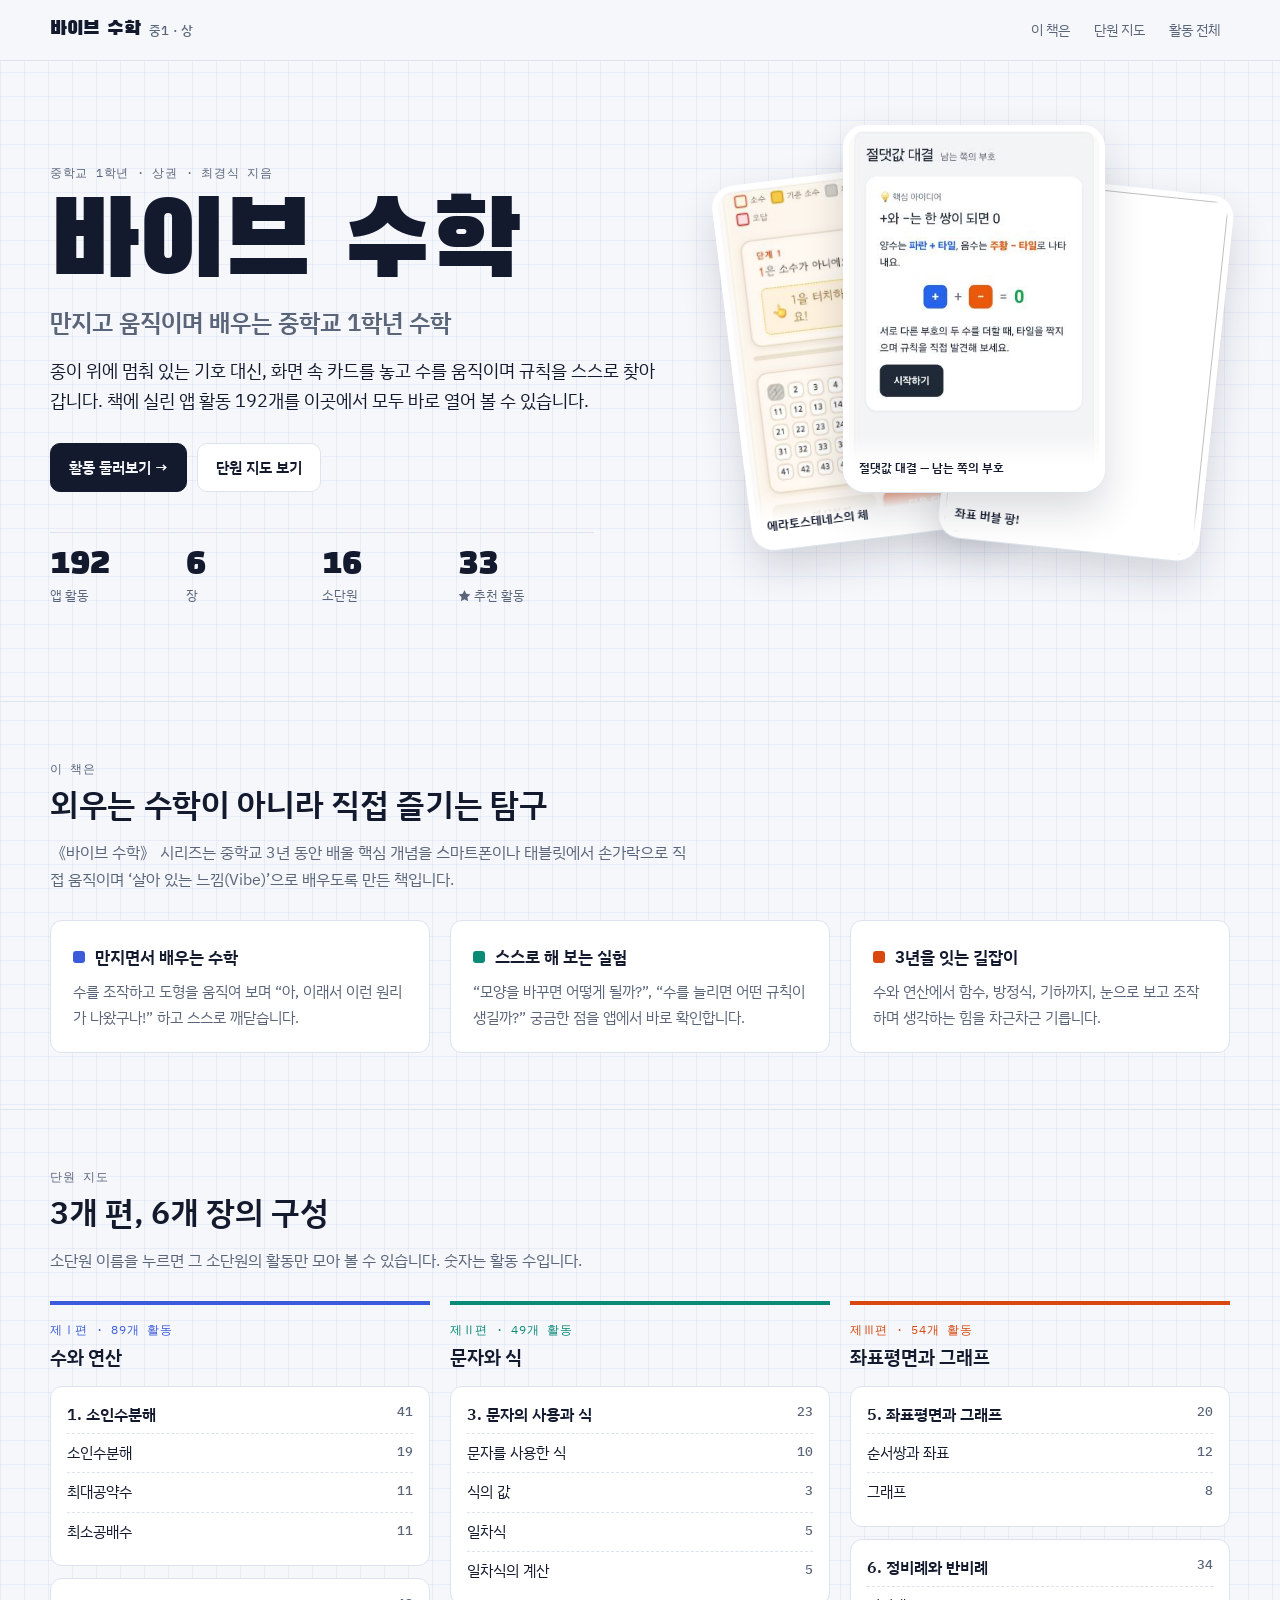
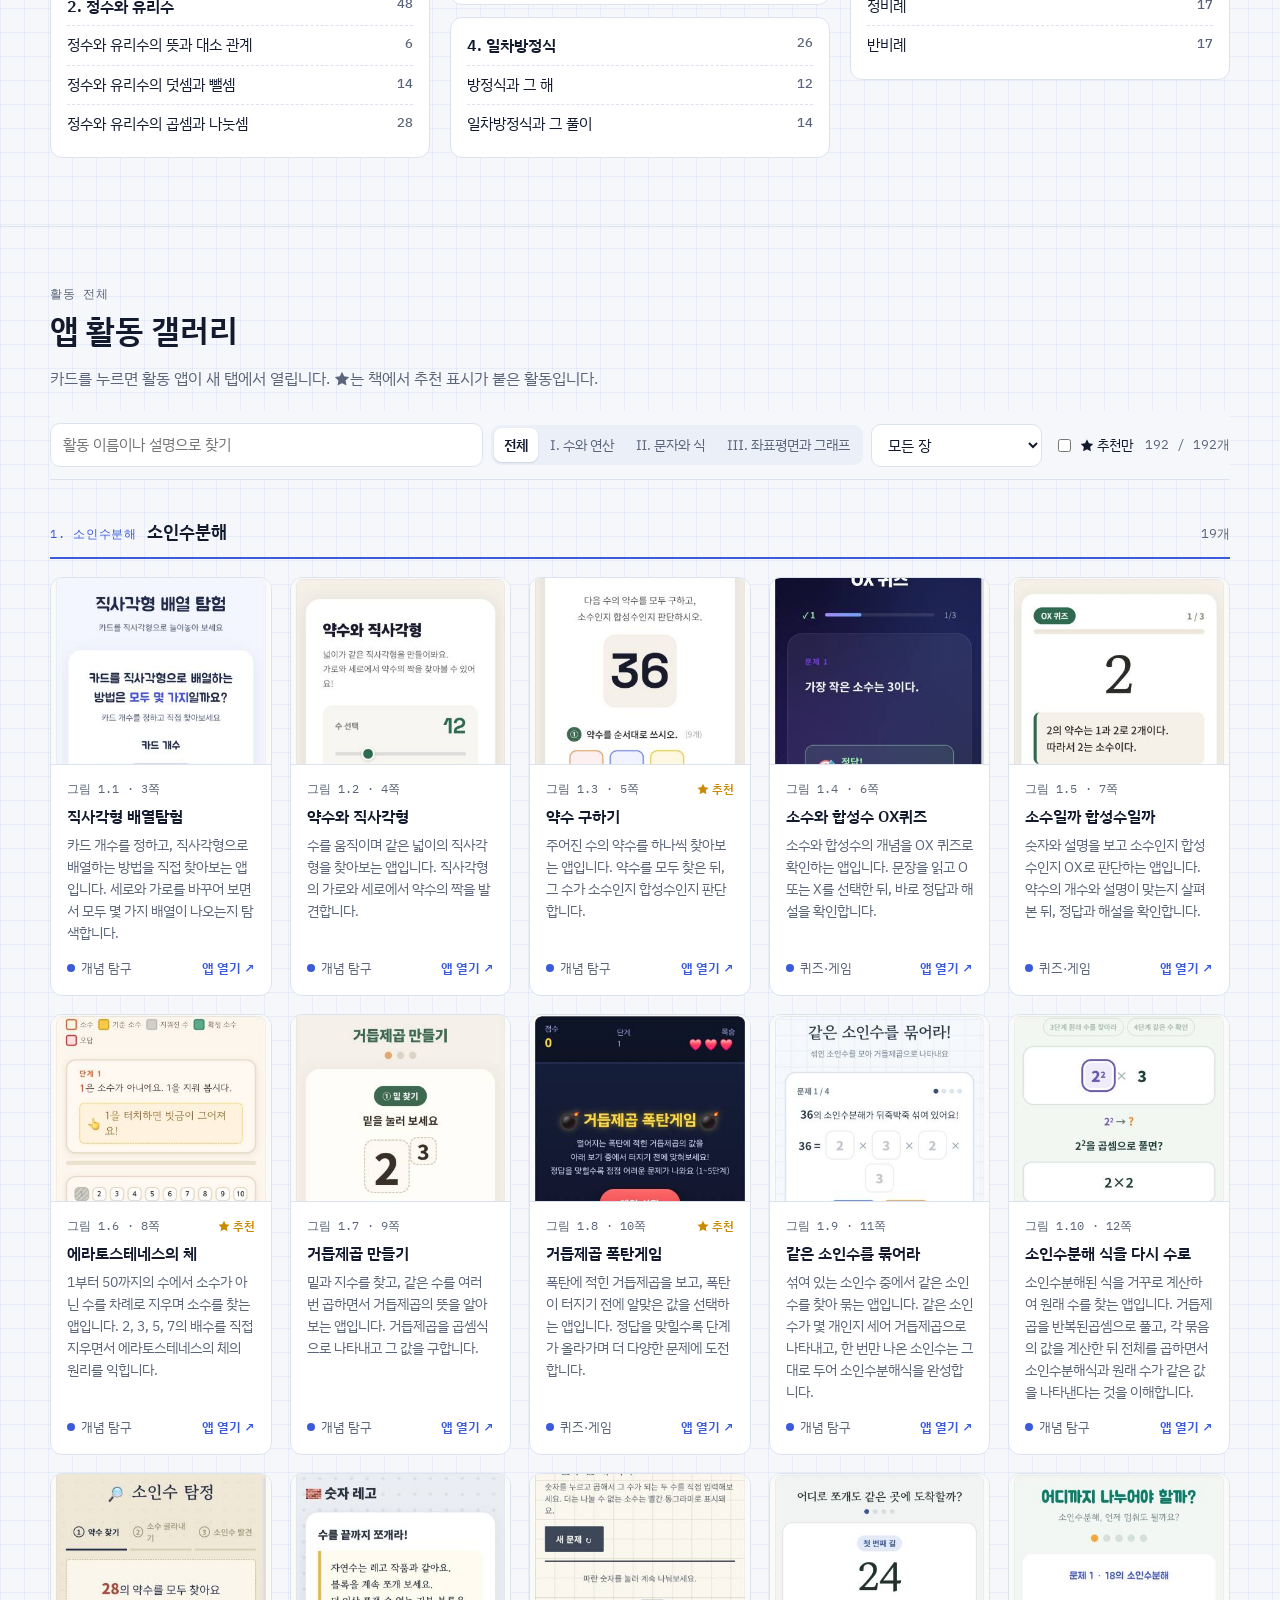
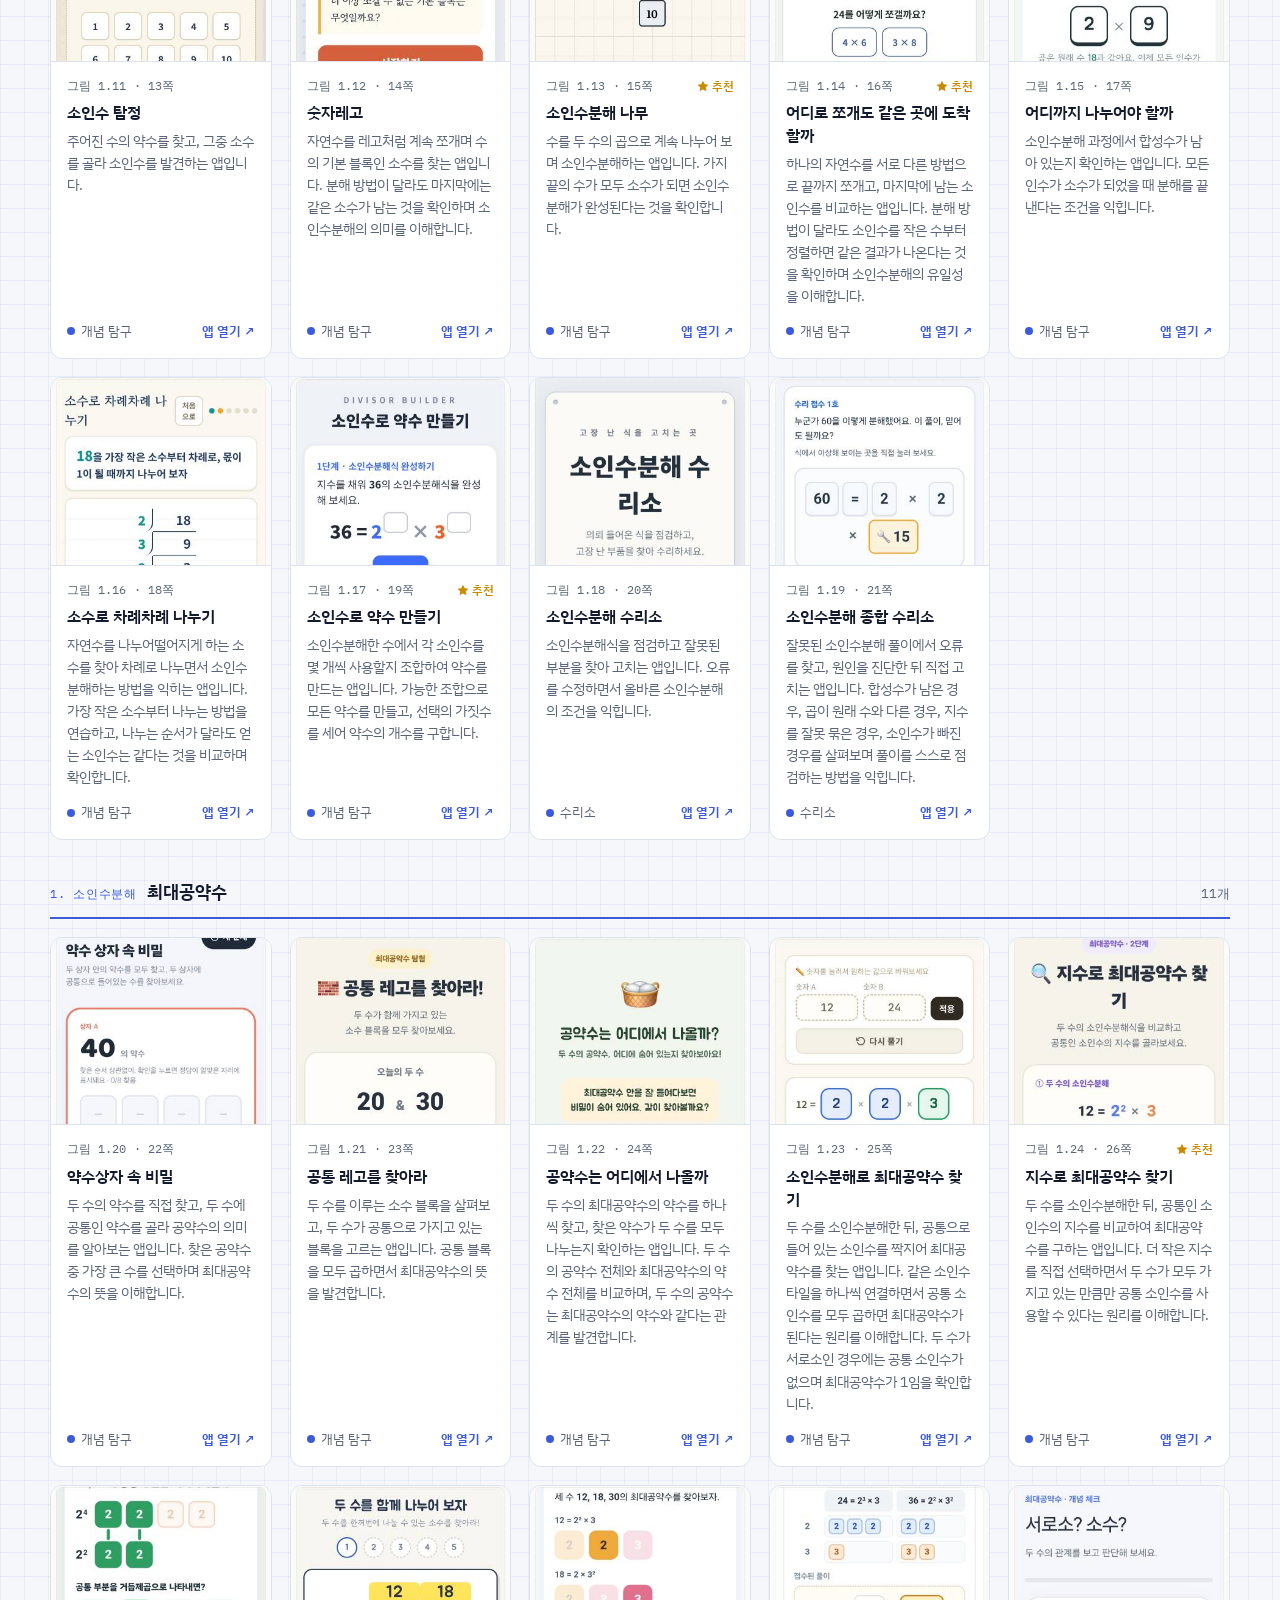
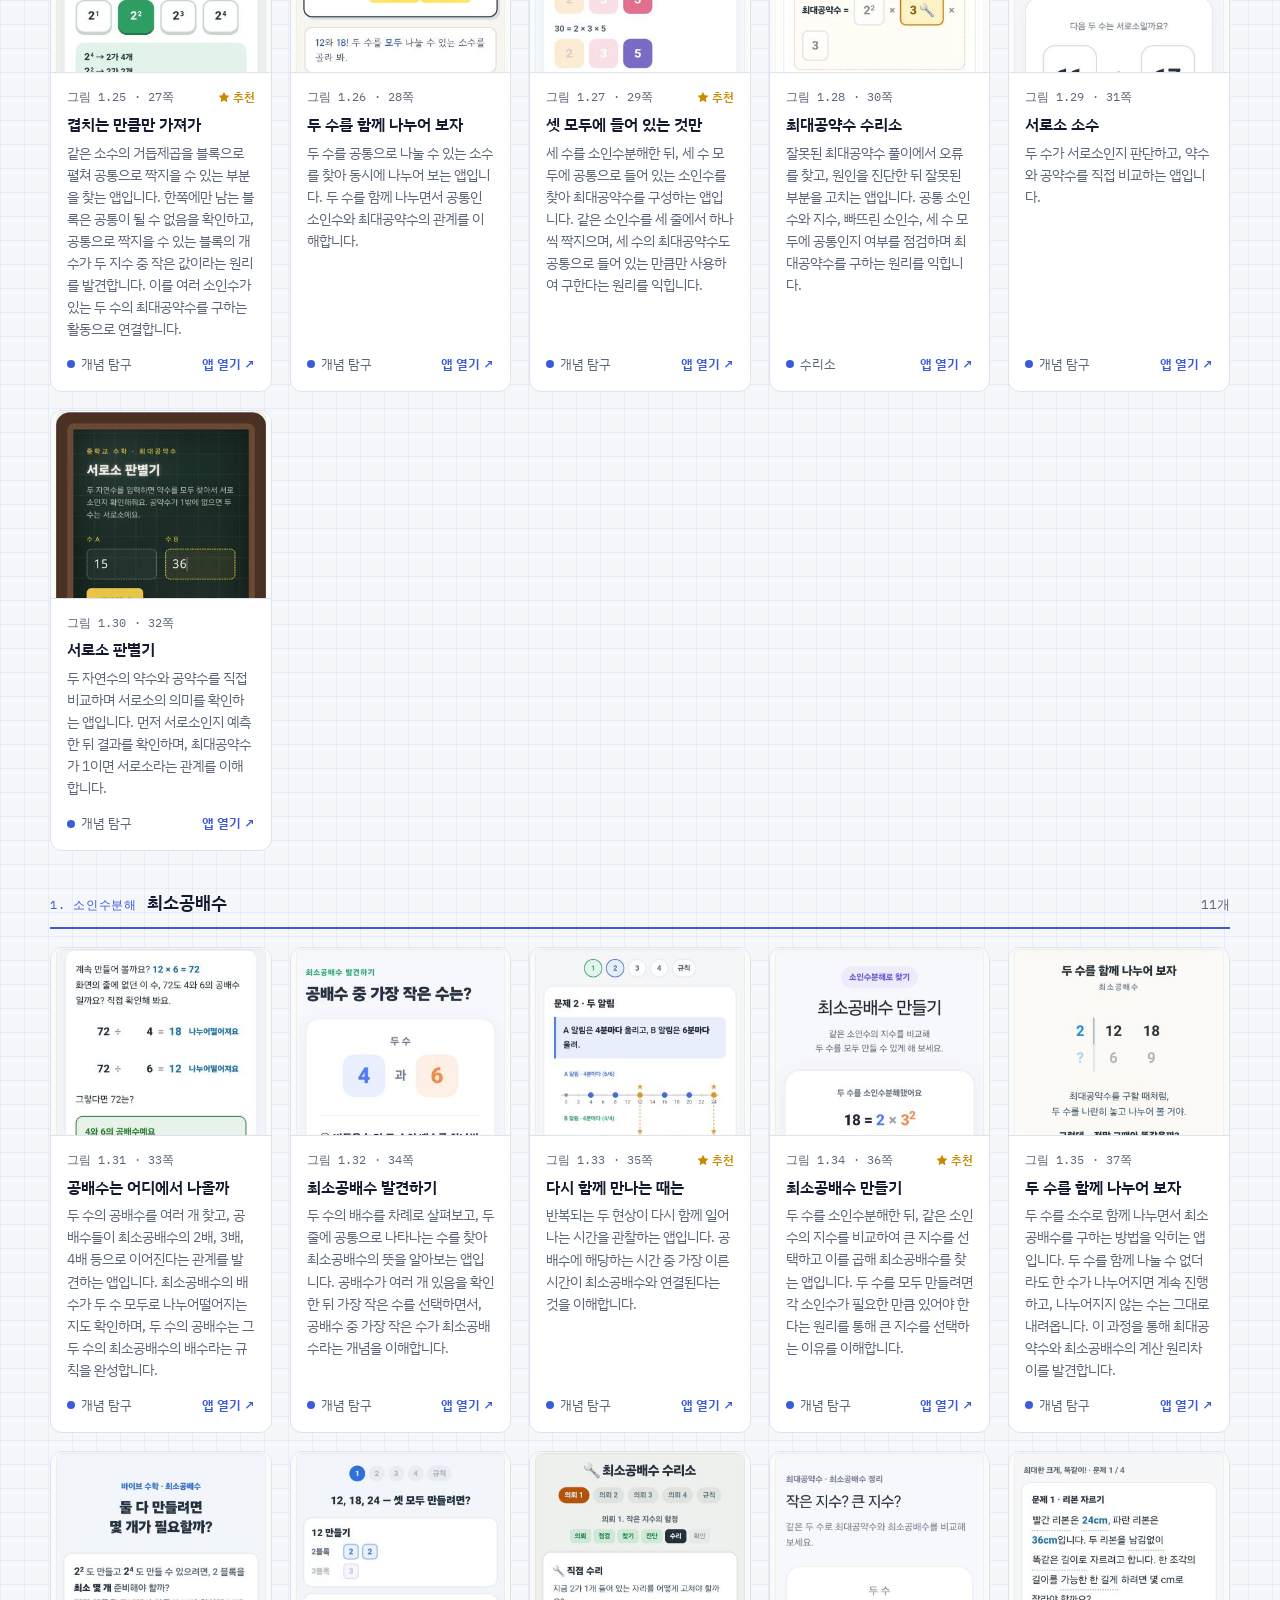
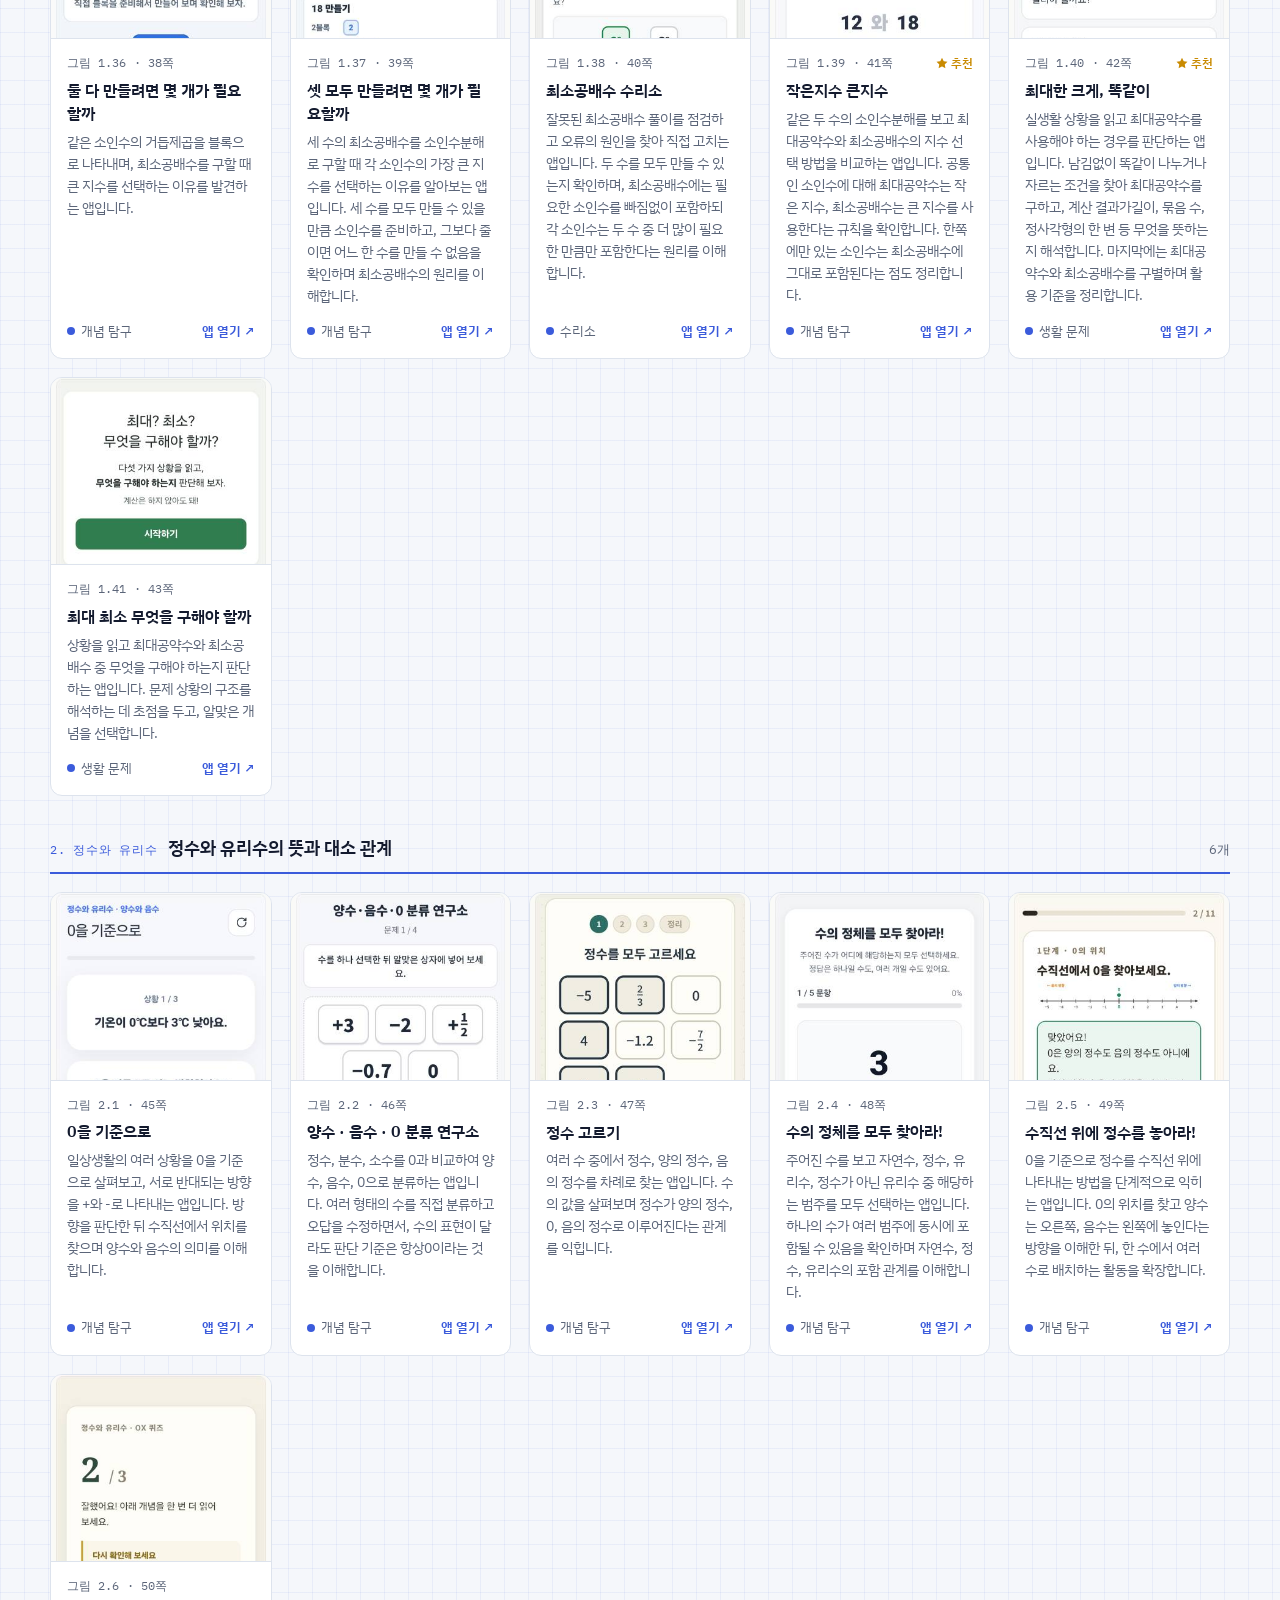
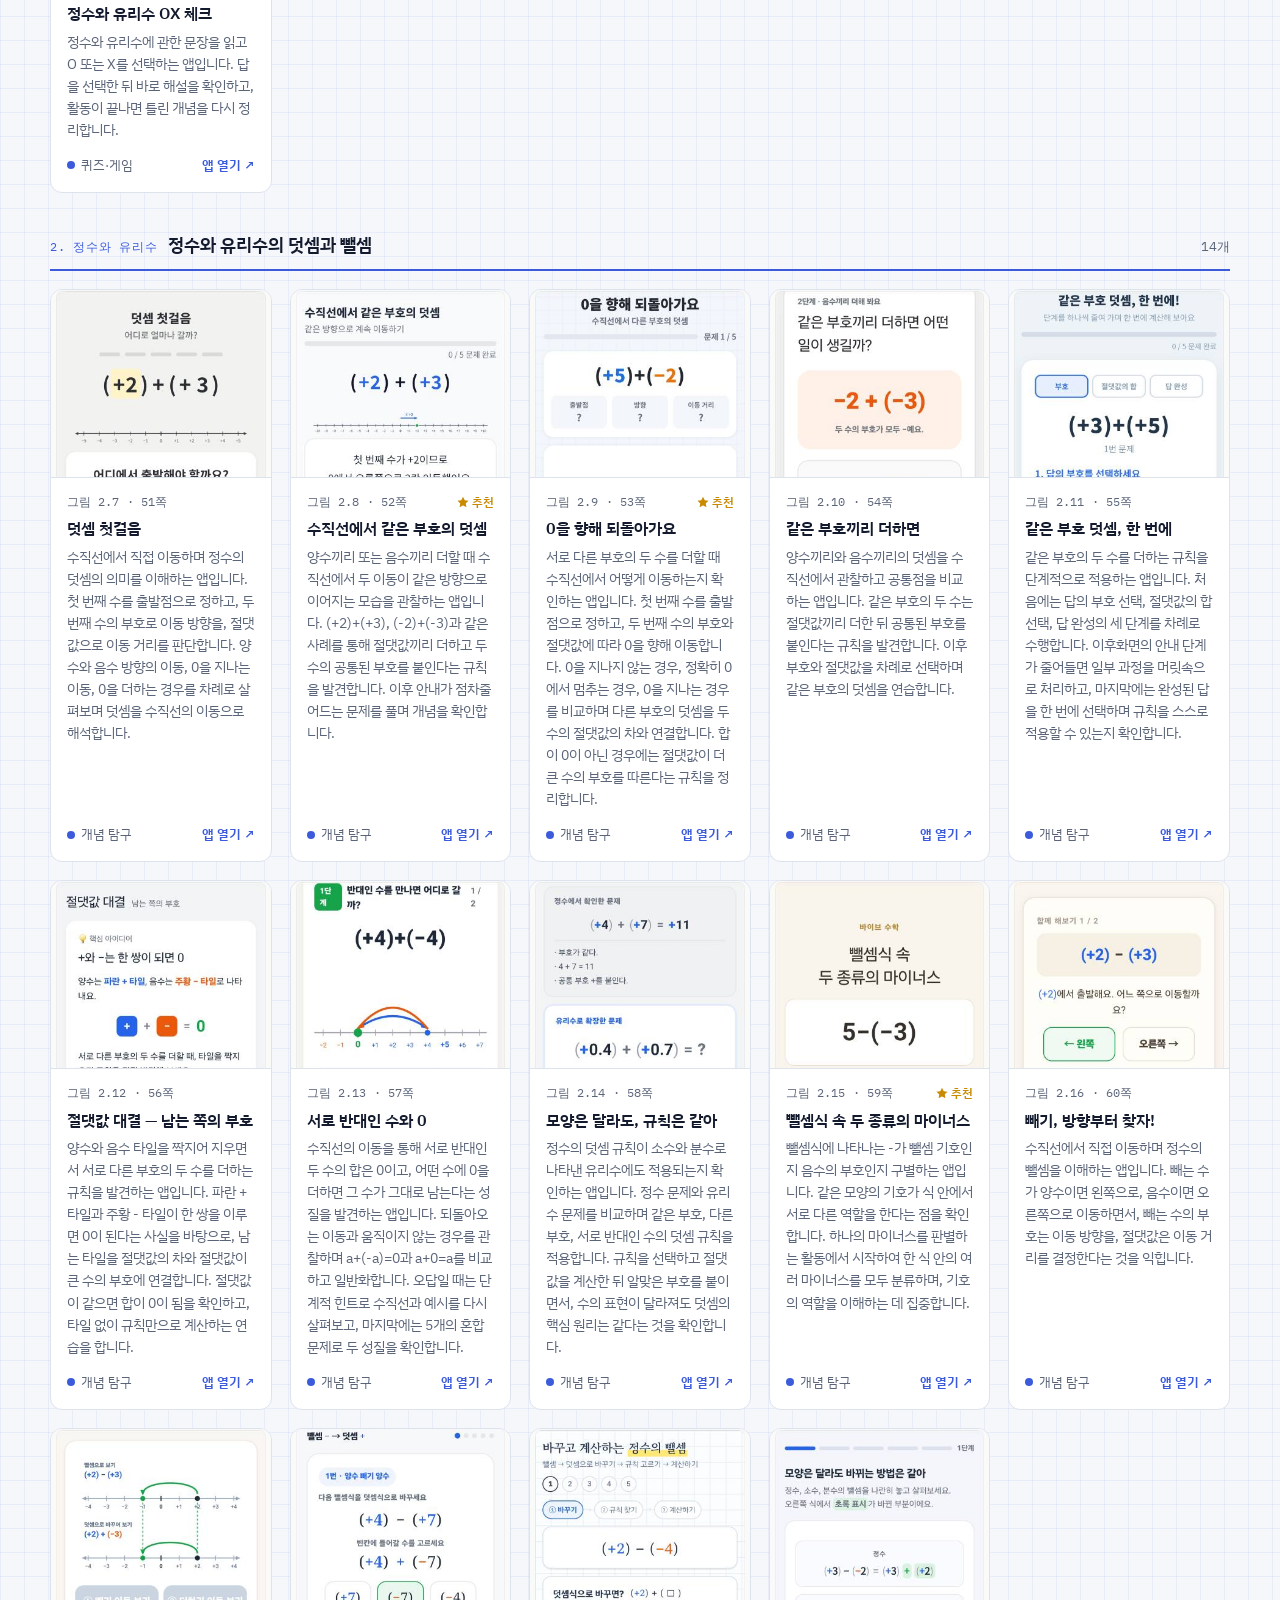
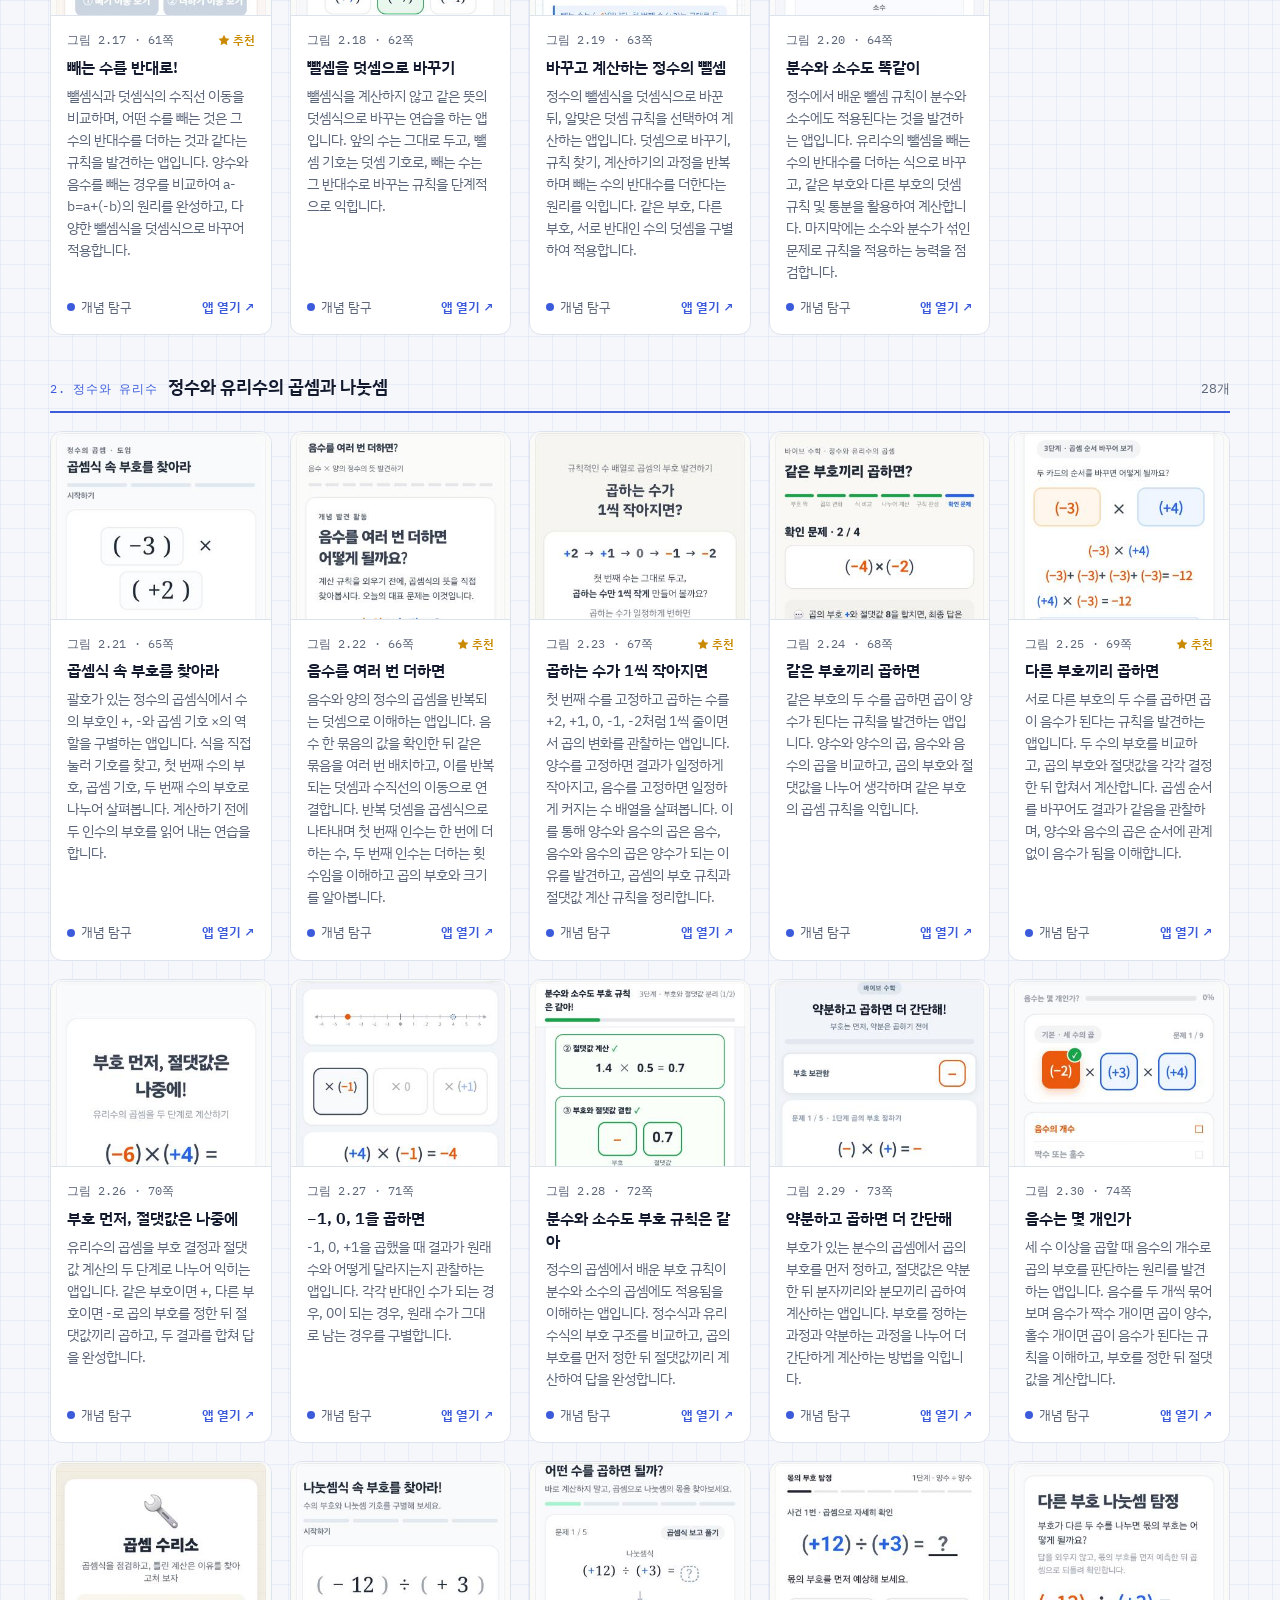
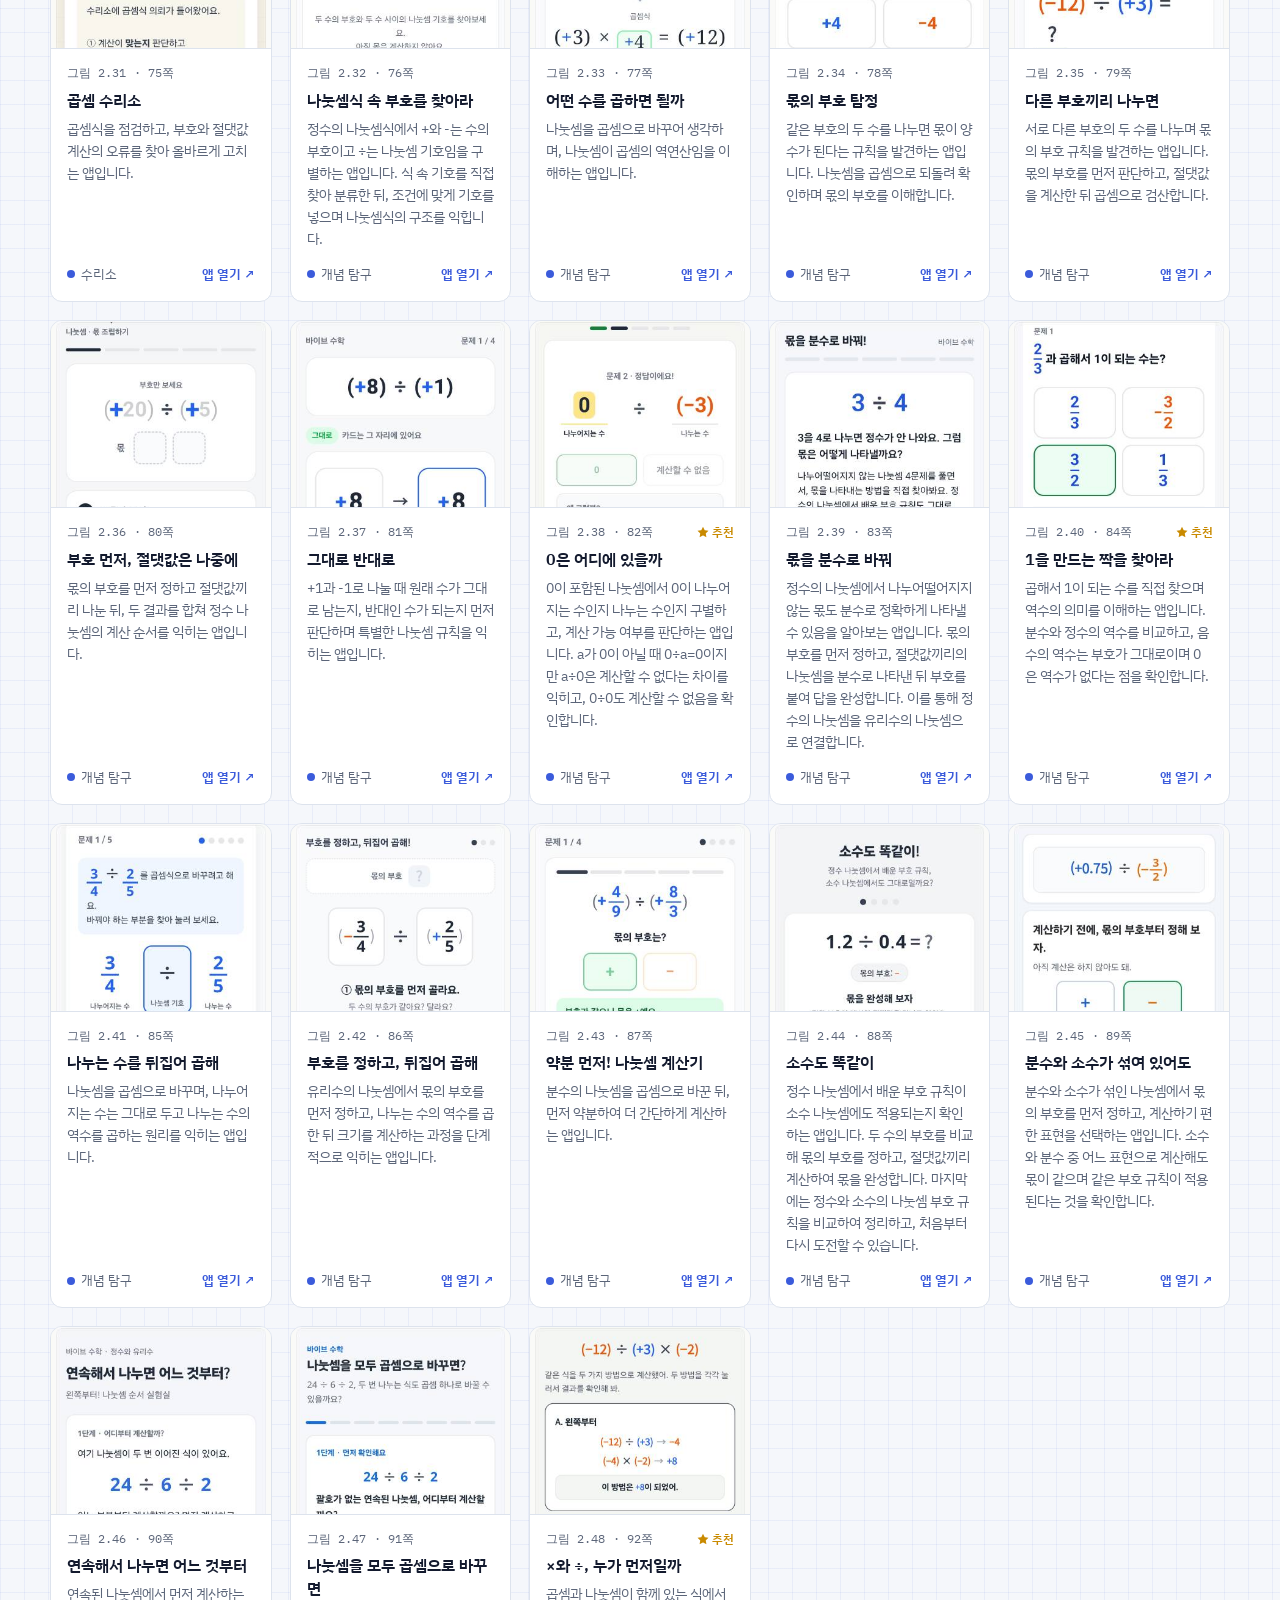
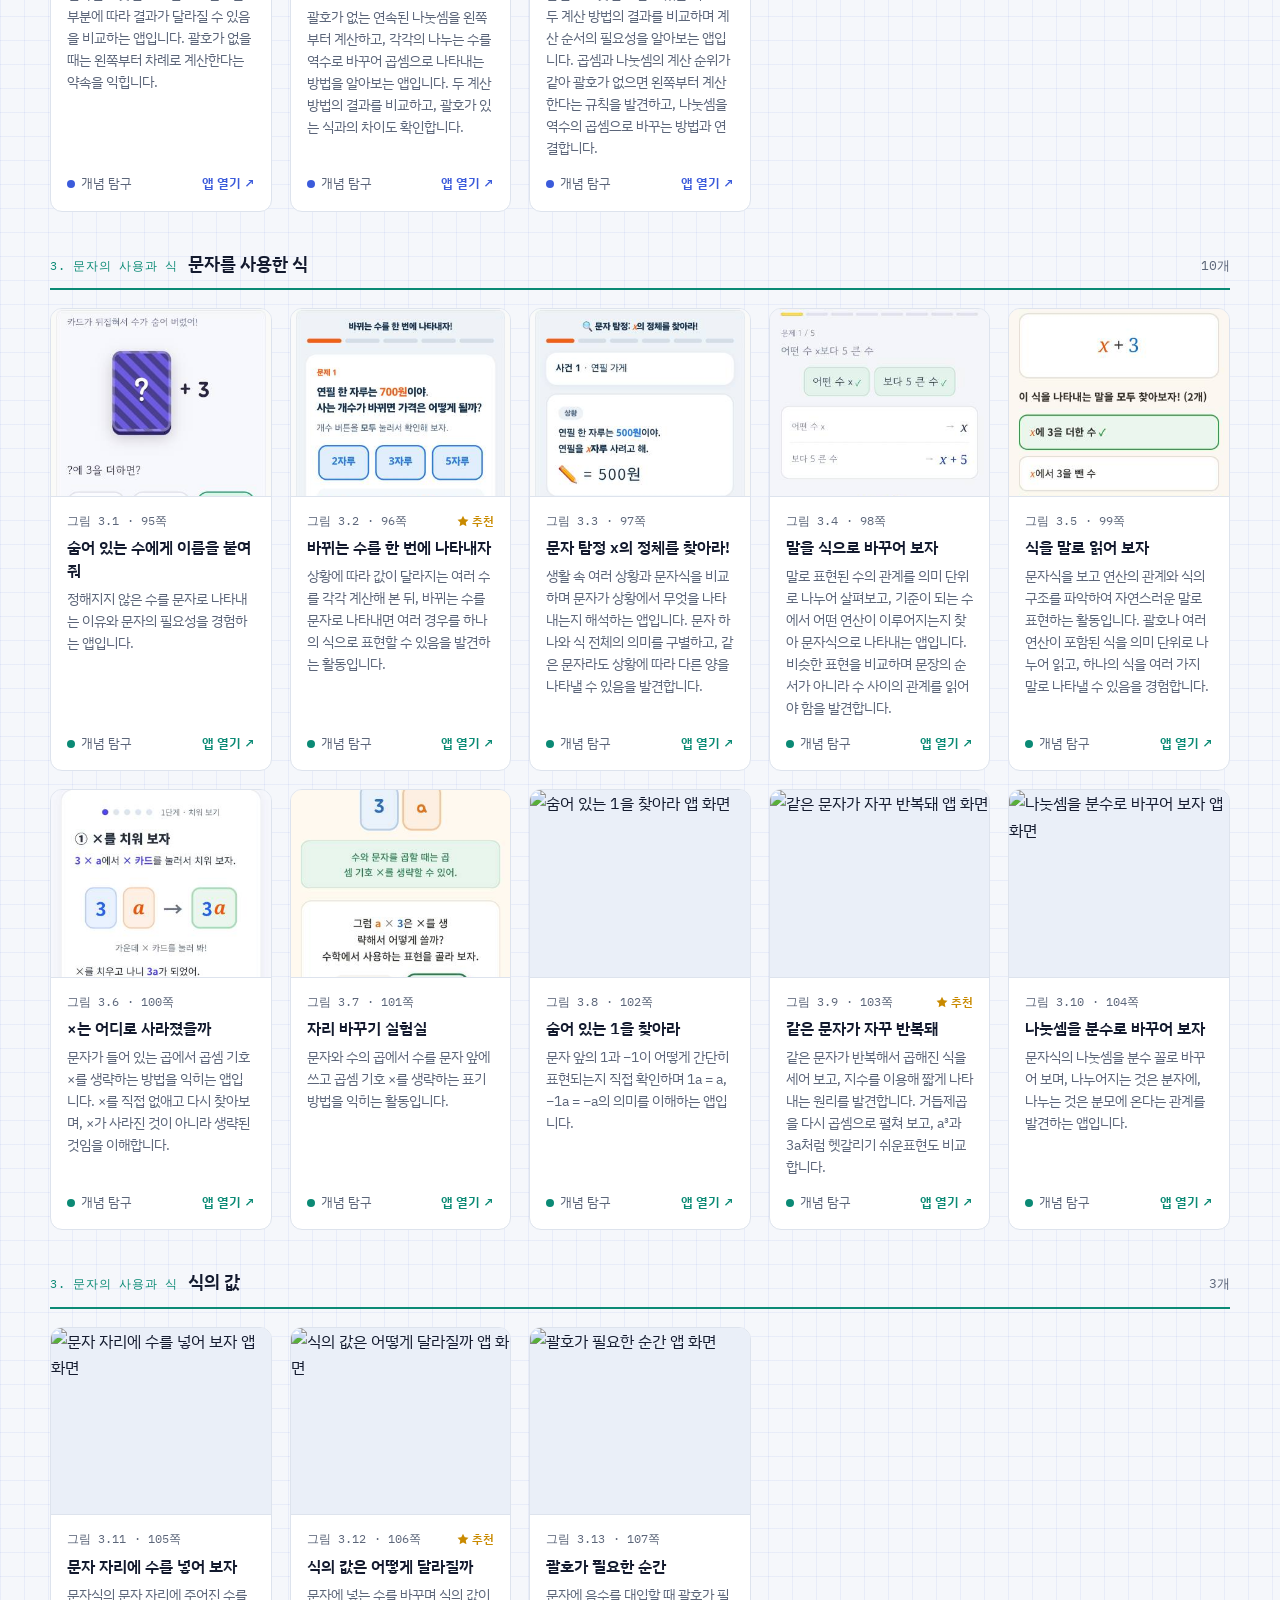
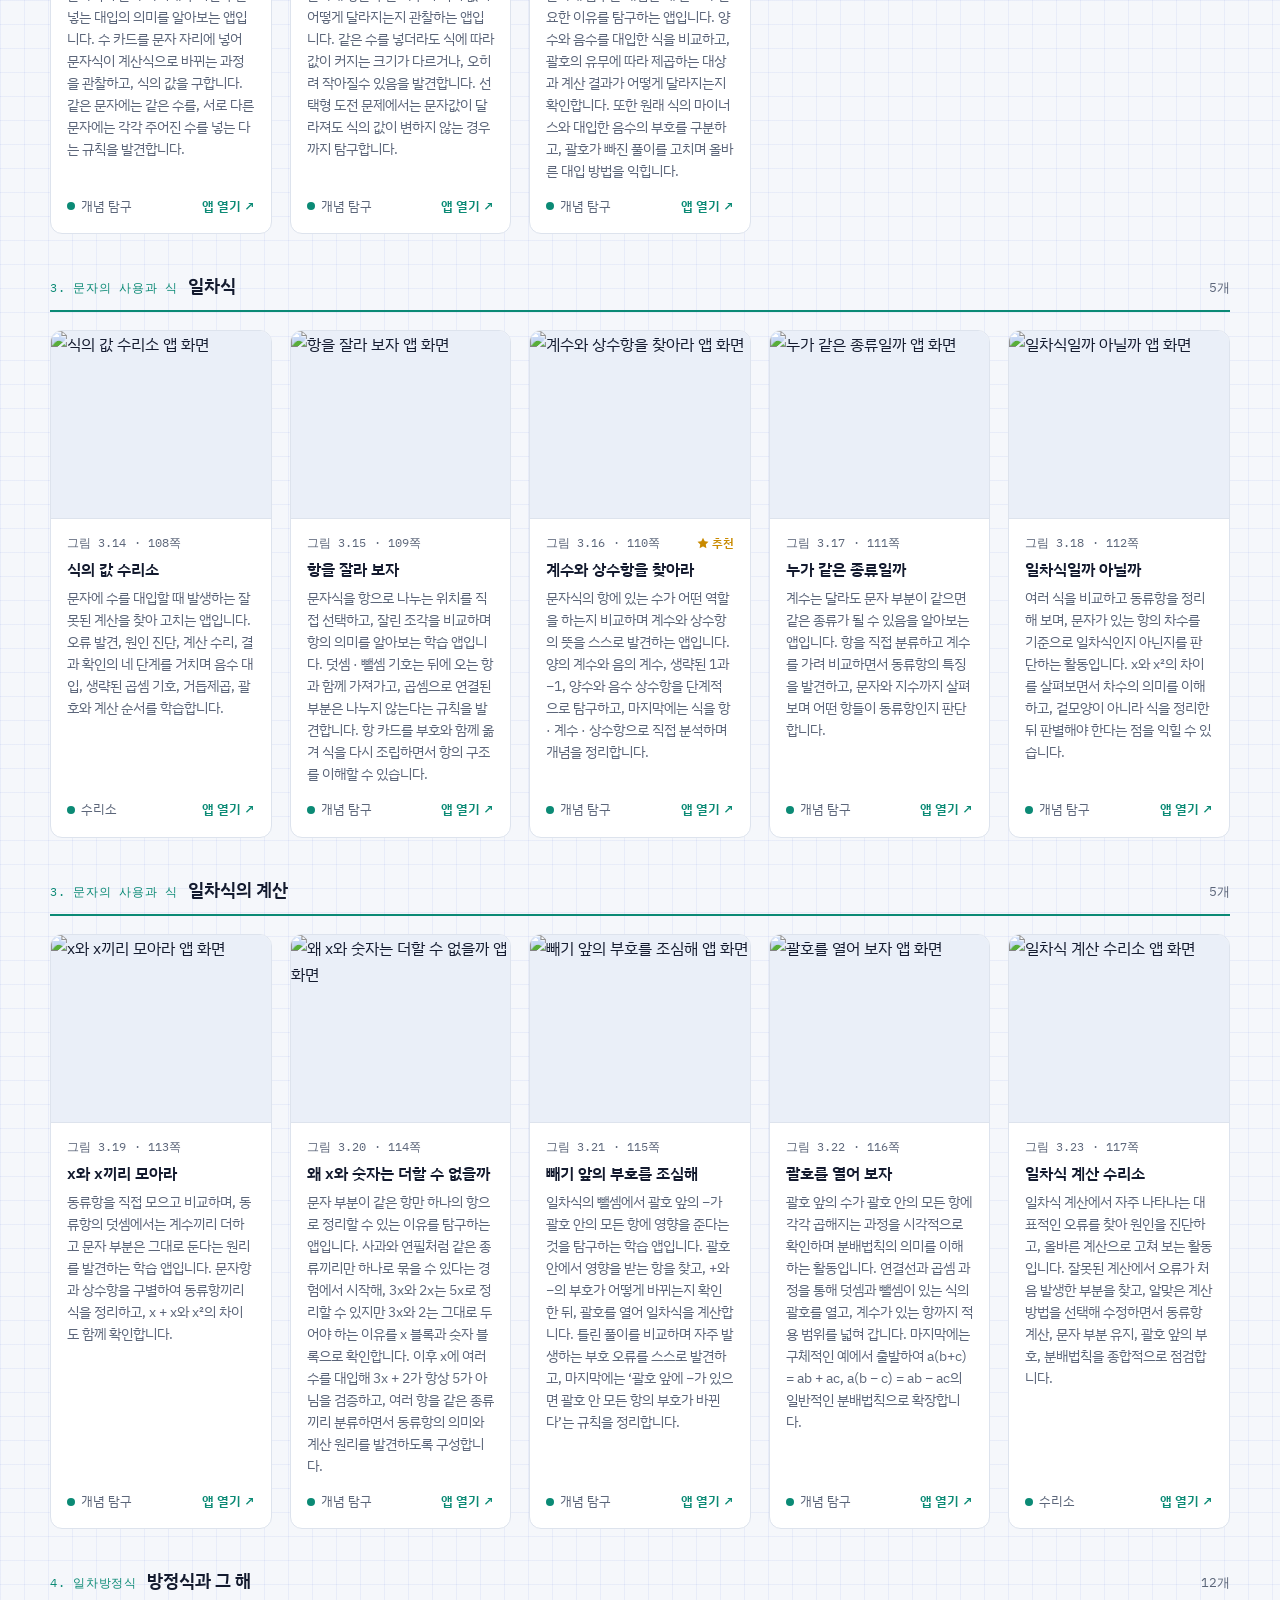
==== index.html @ 0bc5c260 "Add files via upload" ====
<!doctype html>
<html lang="ko">
<head>
<meta charset="utf-8">
<meta name="viewport" content="width=device-width, initial-scale=1, viewport-fit=cover">
<title>바이브 수학 중학교 1학년 상</title>
<meta name="description" content="《바이브 수학》 중학교 1학년 상권의 앱 활동 192개를 단원별로 둘러보고 바로 열어 볼 수 있는 공개 사이트입니다.">
<link rel="preconnect" href="https://fonts.googleapis.com">
<link rel="preconnect" href="https://fonts.gstatic.com" crossorigin>
<link rel="stylesheet" href="https://fonts.googleapis.com/css2?family=Black+Han+Sans&family=IBM+Plex+Mono:wght@500&family=IBM+Plex+Sans+KR:wght@400;500;600&display=swap">
<style>
/* Layout: one sheet of graph paper — hero, how-it-works, unit map, then a gallery of app screens grouped by section */
:root{
  --paper:#F5F7FB; --grid:rgba(59,91,219,.07); --card:#FFFFFF; --ink:#131A2E; --muted:#5B6579; --line:#DDE3ED;
  --p1:#3B5BDB; --p2:#0B8A75; --p3:#D9480F; --star:#C98A00; --chip:#EAEFF8;
  --display:"Black Han Sans","Apple SD Gothic Neo","Malgun Gothic",sans-serif;
  --body:"IBM Plex Sans KR","Apple SD Gothic Neo","Malgun Gothic",system-ui,sans-serif;
  --mono:"IBM Plex Mono",ui-monospace,"SFMono-Regular",Menlo,monospace;
  --r:12px;
}
@media (prefers-color-scheme: dark){:root:not([data-theme="light"]){
  --paper:#0D1220; --grid:rgba(125,149,255,.07); --card:#161D30; --ink:#E9EDF6; --muted:#9AA4B9; --line:#273149;
  --p1:#8299FF; --p2:#3CCBB0; --p3:#FF8F57; --star:#FFC53D; --chip:#1E2740; color-scheme:dark;
}}
:root[data-theme="dark"]{
  --paper:#0D1220; --grid:rgba(125,149,255,.07); --card:#161D30; --ink:#E9EDF6; --muted:#9AA4B9; --line:#273149;
  --p1:#8299FF; --p2:#3CCBB0; --p3:#FF8F57; --star:#FFC53D; --chip:#1E2740; color-scheme:dark;
}
body{background:var(--paper);color:var(--ink);font-family:var(--body);font-size:16px;line-height:1.65;
  background-image:linear-gradient(var(--grid) 1px,transparent 1px),linear-gradient(90deg,var(--grid) 1px,transparent 1px);background-size:24px 24px;}
.wrap{max-width:1180px;margin:0 auto;padding-left:max(16px,env(safe-area-inset-left,0px));padding-right:max(16px,env(safe-area-inset-right,0px));}
a{color:inherit}
:focus-visible{outline:2px solid var(--p1);outline-offset:2px;border-radius:4px}
h1,h2,h3{text-wrap:balance;margin:0}
.eyebrow{font-family:var(--mono);font-size:.78rem;letter-spacing:.06em;color:var(--muted);text-transform:uppercase}

/* top bar */
.top{position:sticky;top:env(safe-area-inset-top,0px);z-index:20;background:color-mix(in srgb,var(--paper) 88%,transparent);backdrop-filter:blur(8px);border-bottom:1px solid var(--line)}
body::before{content:"";position:fixed;inset:0 0 auto;height:env(safe-area-inset-top,0px);z-index:21;background:var(--paper)}
.top .wrap{display:flex;align-items:center;gap:16px;padding-block:12px}
.brand{font-family:var(--display);font-size:1.25rem;text-decoration:none;letter-spacing:.01em}
.brand small{font-family:var(--body);font-size:.8rem;color:var(--muted);margin-left:8px;font-weight:500}
.top nav{margin-left:auto;display:flex;gap:4px;flex-wrap:wrap}
.top nav a{text-decoration:none;font-size:.9rem;padding:6px 10px;border-radius:8px;color:var(--muted)}
.top nav a:hover{color:var(--ink);background:var(--chip)}

/* hero */
.hero .wrap{display:grid;grid-template-columns:minmax(0,1.1fr) minmax(0,.9fr);gap:48px;align-items:center;padding-block:64px 56px}
.hero h1{font-family:var(--display);font-weight:400;font-size:clamp(3.4rem,9vw,6.6rem);line-height:.95;letter-spacing:-.01em;margin-top:14px}
.hero h1 .grade{display:block;font-family:var(--body);font-weight:600;font-size:clamp(1.1rem,2.4vw,1.5rem);letter-spacing:0;margin-top:14px;color:var(--muted)}
.lead{font-size:1.12rem;max-width:34em;margin:22px 0 0}
.cta{display:flex;gap:10px;flex-wrap:wrap;margin-top:28px}
.btn{display:inline-flex;align-items:center;gap:8px;text-decoration:none;font-weight:600;font-size:.95rem;padding:11px 18px;border-radius:10px;border:1px solid var(--line);background:var(--card)}
.btn.primary{background:var(--ink);color:var(--paper);border-color:var(--ink)}
.btn:hover{transform:translateY(-1px)}
.stats{display:grid;grid-template-columns:repeat(4,minmax(0,1fr));gap:0;margin-top:40px;border-top:1px solid var(--line);max-width:34rem}
.stat{padding:14px 12px 0 0}
.stat b{display:block;font-family:var(--display);font-weight:400;font-size:2.1rem;line-height:1;font-variant-numeric:tabular-nums}
.stat span{font-size:.82rem;color:var(--muted)}
.fan{position:relative;height:520px;max-width:100%}
.fan figure{position:absolute;margin:0;width:56%;max-width:250px;aspect-ratio:360/511;border-radius:22px;overflow:hidden;background:var(--card);border:6px solid var(--card);box-shadow:0 1px 0 var(--line),0 18px 40px rgba(19,26,46,.16)}
.fan img{width:100%;height:100%;object-fit:cover;object-position:top;display:block}
.fan figure:nth-child(1){left:2%;top:46px;transform:rotate(-7deg)}
.fan figure:nth-child(2){left:24%;top:0;z-index:2}
.fan figure:nth-child(3){left:46%;top:58px;transform:rotate(6deg)}
.fan figcaption{position:absolute;left:0;right:0;bottom:0;padding:22px 10px 8px;font-size:.75rem;font-weight:600;background:linear-gradient(transparent,var(--card) 55%)}

/* sections */
.band{padding-block:56px;border-top:1px solid var(--line)}
.band h2{font-size:clamp(1.5rem,3vw,2rem);font-weight:600;letter-spacing:-.01em}
.band .intro{color:var(--muted);max-width:40em;margin:8px 0 0}
.ways{display:grid;grid-template-columns:repeat(3,minmax(0,1fr));gap:20px;margin-top:28px}
.way{background:var(--card);border:1px solid var(--line);border-radius:var(--r);padding:22px}
.way h3{font-size:1.08rem;font-weight:600;display:flex;align-items:center;gap:10px}
.way h3 i{width:12px;height:12px;border-radius:3px;flex:none}
.way p{margin:8px 0 0;color:var(--muted);font-size:.95rem}

/* unit map */
.parts{display:grid;grid-template-columns:repeat(3,minmax(0,1fr));gap:20px;margin-top:28px}
.part{border-top:4px solid var(--pc);padding-top:14px;min-width:0}
.part > .eyebrow{color:var(--pc)}
.part h3{font-size:1.2rem;font-weight:600;margin:2px 0 12px}
.chap{background:var(--card);border:1px solid var(--line);border-radius:var(--r);padding:14px 16px;margin-bottom:12px}
.chap h4{margin:0 0 6px;font-size:1rem;font-weight:600;display:flex;justify-content:space-between;gap:8px}
.chap h4 span,.sec .n{font-family:var(--mono);font-size:.8rem;color:var(--muted);font-weight:500}
.sec{display:flex;justify-content:space-between;gap:10px;width:100%;text-align:left;background:none;border:0;border-top:1px dashed var(--line);padding:7px 0;font:inherit;font-size:.92rem;color:var(--ink);cursor:pointer}
.sec:hover .t{color:var(--pc);text-decoration:underline;text-underline-offset:3px}

/* gallery */
.filters{position:sticky;top:calc(env(safe-area-inset-top,0px) + 53px);z-index:10;background:var(--paper);padding-block:12px;border-bottom:1px solid var(--line);margin-top:20px;display:flex;flex-wrap:wrap;gap:8px;align-items:center}
.filters input[type=search],.filters select{font:inherit;font-size:.92rem;color:var(--ink);background:var(--card);border:1px solid var(--line);border-radius:10px;padding:9px 12px;min-width:0}
.filters input[type=search]{flex:1 1 220px}
.seg{display:inline-flex;background:var(--chip);border-radius:10px;padding:3px;gap:2px;flex-wrap:wrap}
.seg button{font:inherit;font-size:.86rem;border:0;background:none;color:var(--muted);padding:6px 10px;border-radius:8px;cursor:pointer}
.seg button[aria-pressed=true]{background:var(--card);color:var(--ink);font-weight:600;box-shadow:0 1px 2px rgba(19,26,46,.12)}
.toggle{display:inline-flex;align-items:center;gap:6px;font-size:.9rem;cursor:pointer;padding:6px 4px}
.count{margin-left:auto;font-family:var(--mono);font-size:.82rem;color:var(--muted)}
.clear{font:inherit;font-size:.85rem;border:1px solid var(--line);background:var(--card);color:var(--ink);border-radius:999px;padding:5px 12px;cursor:pointer}
.group{margin-top:36px}
.group-h{display:flex;align-items:baseline;gap:10px;flex-wrap:wrap;padding-bottom:10px;border-bottom:2px solid var(--pc)}
.group-h h3{font-size:1.15rem;font-weight:600}
.group-h .eyebrow{color:var(--pc)}
.group-h .n{font-family:var(--mono);font-size:.8rem;color:var(--muted);margin-left:auto}
.cards{display:grid;grid-template-columns:repeat(auto-fill,minmax(min(100%,220px),1fr));gap:18px;margin-top:18px}
.card{display:flex;flex-direction:column;background:var(--card);border:1px solid var(--line);border-radius:var(--r);overflow:hidden;text-decoration:none;color:inherit;transition:transform .15s ease,box-shadow .15s ease}
.card:hover{transform:translateY(-3px);box-shadow:0 12px 28px rgba(19,26,46,.12)}
.shot{aspect-ratio:4/3.4;overflow:hidden;background:var(--chip);border-bottom:1px solid var(--line)}
.shot img{width:100%;height:100%;object-fit:cover;object-position:top;display:block}
.body{padding:14px 16px 16px;display:flex;flex-direction:column;gap:6px;flex:1}
.meta{display:flex;gap:8px;align-items:center;font-family:var(--mono);font-size:.74rem;color:var(--muted)}
.meta .star{color:var(--star);font-family:var(--body);font-weight:600;margin-left:auto}
.card h4{margin:0;font-size:1.02rem;font-weight:600;line-height:1.4}
.card p{margin:0;font-size:.86rem;color:var(--muted);line-height:1.6}
.foot{margin-top:auto;padding-top:8px;display:flex;justify-content:space-between;align-items:center;gap:8px;font-size:.8rem}
.tag{display:inline-flex;align-items:center;gap:6px;color:var(--muted)}
.tag i{width:8px;height:8px;border-radius:50%;background:var(--pc)}
.open{font-weight:600;color:var(--pc);white-space:nowrap}
.empty{padding:48px 0;color:var(--muted);text-align:center}
footer{border-top:1px solid var(--line);padding-block:36px 48px;color:var(--muted);font-size:.88rem}
footer .wrap{display:flex;flex-wrap:wrap;gap:12px 32px;justify-content:space-between}
footer b{color:var(--ink);font-weight:600}

@media (max-width:900px){
  .hero .wrap{grid-template-columns:1fr;gap:24px;padding-block:40px 32px}
  .fan{height:380px;max-width:460px}
  .ways,.parts{grid-template-columns:1fr}
}
@media (max-width:560px){
  .top nav a:not(.keep){display:none}
  .stats{grid-template-columns:repeat(2,minmax(0,1fr))}
  .fan{height:300px}
  .filters{position:static}
}
@media (prefers-reduced-motion:no-preference){
  .hero h1,.lead,.cta,.stats{animation:rise .6s cubic-bezier(.2,.7,.2,1) both}
  .lead{animation-delay:.06s}.cta{animation-delay:.12s}.stats{animation-delay:.18s}
  .fan figure{animation:drop .7s cubic-bezier(.2,.7,.2,1) both}
  .fan figure:nth-child(2){animation-delay:.1s}.fan figure:nth-child(3){animation-delay:.2s}
  @keyframes rise{from{opacity:.001;transform:translateY(10px)}}
  @keyframes drop{from{opacity:.001;translate:0 18px}}
}
@media (prefers-reduced-motion:reduce){.card,.btn{transition:none}.card:hover,.btn:hover{transform:none}}
</style>

<style>html{scroll-behavior:smooth}body{margin:0}img{max-width:100%}[hidden]{display:none!important}</style>
</head>
<body>
<header class="top">
  <div class="wrap">
    <a class="brand" href="#top">바이브 수학<small>중1 · 상</small></a>
    <nav aria-label="바로가기">
      <a href="#about">이 책은</a>
      <a href="#units">단원 지도</a>
      <a href="#activities" class="keep">활동 전체</a>
    </nav>
  </div>
</header>

<main id="top">
  <section class="hero">
    <div class="wrap">
      <div>
        <div class="eyebrow">중학교 1학년 · 상권 · 최경식 지음</div>
        <h1>바이브 수학<span class="grade">만지고 움직이며 배우는 중학교 1학년 수학</span></h1>
        <p class="lead">종이 위에 멈춰 있는 기호 대신, 화면 속 카드를 놓고 수를 움직이며 규칙을 스스로 찾아갑니다. 책에 실린 앱 활동 <span data-n="total"></span>개를 이곳에서 모두 바로 열어 볼 수 있습니다.</p>
        <div class="cta">
          <a class="btn primary" href="#activities">활동 둘러보기 →</a>
          <a class="btn" href="#units">단원 지도 보기</a>
        </div>
        <div class="stats">
          <div class="stat"><b data-n="total"></b><span>앱 활동</span></div>
          <div class="stat"><b data-n="chapters"></b><span>장</span></div>
          <div class="stat"><b data-n="sections"></b><span>소단원</span></div>
          <div class="stat"><b data-n="star"></b><span>★ 추천 활동</span></div>
        </div>
      </div>
      <div class="fan" id="fan" aria-hidden="true"></div>
    </div>
  </section>

  <section class="band" id="about">
    <div class="wrap">
      <div class="eyebrow">이 책은</div>
      <h2>외우는 수학이 아니라 직접 즐기는 탐구</h2>
      <p class="intro">《바이브 수학》 시리즈는 중학교 3년 동안 배울 핵심 개념을 스마트폰이나 태블릿에서 손가락으로 직접 움직이며 ‘살아 있는 느낌(Vibe)’으로 배우도록 만든 책입니다.</p>
      <div class="ways">
        <div class="way"><h3><i style="background:var(--p1)"></i>만지면서 배우는 수학</h3><p>수를 조작하고 도형을 움직여 보며 “아, 이래서 이런 원리가 나왔구나!” 하고 스스로 깨닫습니다.</p></div>
        <div class="way"><h3><i style="background:var(--p2)"></i>스스로 해 보는 실험</h3><p>“모양을 바꾸면 어떻게 될까?”, “수를 늘리면 어떤 규칙이 생길까?” 궁금한 점을 앱에서 바로 확인합니다.</p></div>
        <div class="way"><h3><i style="background:var(--p3)"></i>3년을 잇는 길잡이</h3><p>수와 연산에서 함수, 방정식, 기하까지, 눈으로 보고 조작하며 생각하는 힘을 차근차근 기릅니다.</p></div>
      </div>
    </div>
  </section>

  <section class="band" id="units">
    <div class="wrap">
      <div class="eyebrow">단원 지도</div>
      <h2>3개 편, 6개 장의 구성</h2>
      <p class="intro">소단원 이름을 누르면 그 소단원의 활동만 모아 볼 수 있습니다. 숫자는 활동 수입니다.</p>
      <div class="parts" id="parts"></div>
    </div>
  </section>

  <section class="band" id="activities">
    <div class="wrap">
      <div class="eyebrow">활동 전체</div>
      <h2>앱 활동 갤러리</h2>
      <p class="intro">카드를 누르면 활동 앱이 새 탭에서 열립니다. ★는 책에서 추천 표시가 붙은 활동입니다.</p>
      <div class="filters">
        <input type="search" id="q" placeholder="활동 이름이나 설명으로 찾기" aria-label="활동 찾기">
        <div class="seg" id="partSeg" role="group" aria-label="편"></div>
        <select id="chap" aria-label="장"></select>
        <label class="toggle"><input type="checkbox" id="starOnly"> ★ 추천만</label>
        <button type="button" class="clear" id="clear" hidden>필터 지우기</button>
        <span class="count" id="count"></span>
      </div>
      <div id="gallery"></div>
    </div>
  </section>
</main>

<footer>
  <div class="wrap">
    <div><b>바이브 수학 · 중학교 1학년 상</b><br>최경식 지음 · 2026년 10월 22일</div>
    <div>활동 앱은 웹 브라우저에서 바로 실행됩니다.<br>스마트폰과 태블릿에서 가장 잘 동작합니다.</div>
  </div>
</footer>

<script id="vm-data" type="application/json">[{"id":"1.1","part":"Ⅰ. 수와 연산","chapter":"1. 소인수분해","section":"소인수분해","name":"직사각형 배열탐험","featured":false,"type":"개념 탐구","description":"카드 개수를 정하고, 직사각형으로 배열하는 방법을 직접 찾아보는 앱입니다. 세로와 가로를 바꾸어 보면서 모두 몇 가지 배열이 나오는지 탐색합니다.","book_page":3,"app_url":"https://claude.ai/public/artifacts/427834f1-3db6-4cb2-9669-ed9eae28f02f"},{"id":"1.2","part":"Ⅰ. 수와 연산","chapter":"1. 소인수분해","section":"소인수분해","name":"약수와 직사각형","featured":false,"type":"개념 탐구","description":"수를 움직이며 같은 넓이의 직사각형을 찾아보는 앱입니다. 직사각형의 가로와 세로에서 약수의 짝을 발견합니다.","book_page":4,"app_url":"https://claude.ai/public/artifacts/b8372c14-d4f3-4f00-b440-466b2db49483"},{"id":"1.3","part":"Ⅰ. 수와 연산","chapter":"1. 소인수분해","section":"소인수분해","name":"약수 구하기","featured":true,"type":"개념 탐구","description":"주어진 수의 약수를 하나씩 찾아보는 앱입니다. 약수를 모두 찾은 뒤, 그 수가 소수인지 합성수인지 판단합니다.","book_page":5,"app_url":"https://claude.ai/public/artifacts/5c45bea7-f5c2-44f9-b2f8-c0551fe0a15b"},{"id":"1.4","part":"Ⅰ. 수와 연산","chapter":"1. 소인수분해","section":"소인수분해","name":"소수와 합성수 OX퀴즈","featured":false,"type":"퀴즈·게임","description":"소수와 합성수의 개념을 OX 퀴즈로 확인하는 앱입니다. 문장을 읽고 O 또는 X를 선택한 뒤, 바로 정답과 해설을 확인합니다.","book_page":6,"app_url":"https://claude.ai/public/artifacts/74efce23-5cb3-46f0-8b98-a622daa54f19"},{"id":"1.5","part":"Ⅰ. 수와 연산","chapter":"1. 소인수분해","section":"소인수분해","name":"소수일까 합성수일까","featured":false,"type":"퀴즈·게임","description":"숫자와 설명을 보고 소수인지 합성수인지 OX로 판단하는 앱입니다. 약수의 개수와 설명이 맞는지 살펴본 뒤, 정답과 해설을 확인합니다.","book_page":7,"app_url":"https://claude.ai/public/artifacts/21538e55-9635-4f0a-8e87-41e7ad1b35c2"},{"id":"1.6","part":"Ⅰ. 수와 연산","chapter":"1. 소인수분해","section":"소인수분해","name":"에라토스테네스의 체","featured":true,"type":"개념 탐구","description":"1부터 50까지의 수에서 소수가 아닌 수를 차례로 지우며 소수를 찾는 앱입니다. 2, 3, 5, 7의 배수를 직접 지우면서 에라토스테네스의 체의 원리를 익힙니다.","book_page":8,"app_url":"https://claude.ai/public/artifacts/e7956d1d-16a6-4a5d-a8ae-3fc1ba86baa3"},{"id":"1.7","part":"Ⅰ. 수와 연산","chapter":"1. 소인수분해","section":"소인수분해","name":"거듭제곱 만들기","featured":false,"type":"개념 탐구","description":"밑과 지수를 찾고, 같은 수를 여러 번 곱하면서 거듭제곱의 뜻을 알아보는 앱입니다. 거듭제곱을 곱셈식으로 나타내고 그 값을 구합니다.","book_page":9,"app_url":"https://claude.ai/public/artifacts/af13be0b-1f53-41c6-bcf0-d2daa13ff9de"},{"id":"1.8","part":"Ⅰ. 수와 연산","chapter":"1. 소인수분해","section":"소인수분해","name":"거듭제곱 폭탄게임","featured":true,"type":"퀴즈·게임","description":"폭탄에 적힌 거듭제곱을 보고, 폭탄이 터지기 전에 알맞은 값을 선택하는 앱입니다. 정답을 맞힐수록 단계가 올라가며 더 다양한 문제에 도전합니다.","book_page":10,"app_url":"https://claude.ai/public/artifacts/bef28674-96cd-45cb-8557-18ca9f630a3c"},{"id":"1.9","part":"Ⅰ. 수와 연산","chapter":"1. 소인수분해","section":"소인수분해","name":"같은 소인수를 묶어라","featured":false,"type":"개념 탐구","description":"섞여 있는 소인수 중에서 같은 소인수를 찾아 묶는 앱입니다. 같은 소인수가 몇 개인지 세어 거듭제곱으로 나타내고, 한 번만 나온 소인수는 그대로 두어 소인수분해식을 완성합니다.","book_page":11,"app_url":"https://claude.ai/public/artifacts/e3effb76-9cd3-4cec-8300-5e7224f9ab7b"},{"id":"1.10","part":"Ⅰ. 수와 연산","chapter":"1. 소인수분해","section":"소인수분해","name":"소인수분해 식을 다시 수로","featured":false,"type":"개념 탐구","description":"소인수분해된 식을 거꾸로 계산하여 원래 수를 찾는 앱입니다. 거듭제곱을 반복된곱셈으로 풀고, 각 묶음의 값을 계산한 뒤 전체를 곱하면서 소인수분해식과 원래 수가 같은 값을 나타낸다는 것을 이해합니다.","book_page":12,"app_url":"https://claude.ai/public/artifacts/8052335b-5e7b-4e9a-8ed8-d1318496478c"},{"id":"1.11","part":"Ⅰ. 수와 연산","chapter":"1. 소인수분해","section":"소인수분해","name":"소인수 탐정","featured":false,"type":"개념 탐구","description":"주어진 수의 약수를 찾고, 그중 소수를 골라 소인수를 발견하는 앱입니다.","book_page":13,"app_url":"https://claude.ai/public/artifacts/bb5aee77-7640-4afd-b2cf-fdf337d45b4e"},{"id":"1.12","part":"Ⅰ. 수와 연산","chapter":"1. 소인수분해","section":"소인수분해","name":"숫자레고","featured":false,"type":"개념 탐구","description":"자연수를 레고처럼 계속 쪼개며 수의 기본 블록인 소수를 찾는 앱입니다. 분해 방법이 달라도 마지막에는 같은 소수가 남는 것을 확인하며 소인수분해의 의미를 이해합니다.","book_page":14,"app_url":"https://claude.ai/public/artifacts/1b57436b-7b7c-4a02-994b-a97e97b919eb"},{"id":"1.13","part":"Ⅰ. 수와 연산","chapter":"1. 소인수분해","section":"소인수분해","name":"소인수분해 나무","featured":true,"type":"개념 탐구","description":"수를 두 수의 곱으로 계속 나누어 보며 소인수분해하는 앱입니다. 가지 끝의 수가 모두 소수가 되면 소인수분해가 완성된다는 것을 확인합니다.","book_page":15,"app_url":"https://claude.ai/public/artifacts/610978e6-84ff-459c-8482-56c4f460d85d"},{"id":"1.14","part":"Ⅰ. 수와 연산","chapter":"1. 소인수분해","section":"소인수분해","name":"어디로 쪼개도 같은 곳에 도착할까","featured":true,"type":"개념 탐구","description":"하나의 자연수를 서로 다른 방법으로 끝까지 쪼개고, 마지막에 남는 소인수를 비교하는 앱입니다. 분해 방법이 달라도 소인수를 작은 수부터 정렬하면 같은 결과가 나온다는 것을 확인하며 소인수분해의 유일성을 이해합니다.","book_page":16,"app_url":"https://claude.ai/public/artifacts/b3b63189-2f27-4b67-a540-23ebe02d6149"},{"id":"1.15","part":"Ⅰ. 수와 연산","chapter":"1. 소인수분해","section":"소인수분해","name":"어디까지 나누어야 할까","featured":false,"type":"개념 탐구","description":"소인수분해 과정에서 합성수가 남아 있는지 확인하는 앱입니다. 모든 인수가 소수가 되었을 때 분해를 끝낸다는 조건을 익힙니다.","book_page":17,"app_url":"https://claude.ai/public/artifacts/91aff268-acd0-432b-8c46-3a872041c4d5"},{"id":"1.16","part":"Ⅰ. 수와 연산","chapter":"1. 소인수분해","section":"소인수분해","name":"소수로 차례차례 나누기","featured":false,"type":"개념 탐구","description":"자연수를 나누어떨어지게 하는 소수를 찾아 차례로 나누면서 소인수분해하는 방법을 익히는 앱입니다. 가장 작은 소수부터 나누는 방법을 연습하고, 나누는 순서가 달라도 얻는 소인수는 같다는 것을 비교하며 확인합니다.","book_page":18,"app_url":"https://claude.ai/public/artifacts/09f88bbd-1c7b-4e34-8f37-b3be87464ba9"},{"id":"1.17","part":"Ⅰ. 수와 연산","chapter":"1. 소인수분해","section":"소인수분해","name":"소인수로 약수 만들기","featured":true,"type":"개념 탐구","description":"소인수분해한 수에서 각 소인수를 몇 개씩 사용할지 조합하여 약수를 만드는 앱입니다. 가능한 조합으로 모든 약수를 만들고, 선택의 가짓수를 세어 약수의 개수를 구합니다.","book_page":19,"app_url":"https://claude.ai/public/artifacts/b73d39ec-9a04-4a97-8711-f19d4c799bf6"},{"id":"1.18","part":"Ⅰ. 수와 연산","chapter":"1. 소인수분해","section":"소인수분해","name":"소인수분해 수리소","featured":false,"type":"수리소","description":"소인수분해식을 점검하고 잘못된 부분을 찾아 고치는 앱입니다. 오류를 수정하면서 올바른 소인수분해의 조건을 익힙니다.","book_page":20,"app_url":"https://claude.ai/public/artifacts/0fe5c459-27a1-4b6e-9fe0-5b5c9108f7fa"},{"id":"1.19","part":"Ⅰ. 수와 연산","chapter":"1. 소인수분해","section":"소인수분해","name":"소인수분해 종합 수리소","featured":false,"type":"수리소","description":"잘못된 소인수분해 풀이에서 오류를 찾고, 원인을 진단한 뒤 직접 고치는 앱입니다. 합성수가 남은 경우, 곱이 원래 수와 다른 경우, 지수를 잘못 묶은 경우, 소인수가 빠진 경우를 살펴보며 풀이를 스스로 점검하는 방법을 익힙니다.","book_page":21,"app_url":"https://claude.ai/public/artifacts/8395a4fa-b6cd-4cc8-9a2b-fc8ad8423e3b"},{"id":"1.20","part":"Ⅰ. 수와 연산","chapter":"1. 소인수분해","section":"최대공약수","name":"약수상자 속 비밀","featured":false,"type":"개념 탐구","description":"두 수의 약수를 직접 찾고, 두 수에 공통인 약수를 골라 공약수의 의미를 알아보는 앱입니다. 찾은 공약수 중 가장 큰 수를 선택하며 최대공약수의 뜻을 이해합니다.","book_page":22,"app_url":"https://claude.ai/public/artifacts/200bbd6a-ce34-454d-a821-4d6a94cd4ef4"},{"id":"1.21","part":"Ⅰ. 수와 연산","chapter":"1. 소인수분해","section":"최대공약수","name":"공통 레고를 찾아라","featured":false,"type":"개념 탐구","description":"두 수를 이루는 소수 블록을 살펴보고, 두 수가 공통으로 가지고 있는 블록을 고르는 앱입니다. 공통 블록을 모두 곱하면서 최대공약수의 뜻을 발견합니다.","book_page":23,"app_url":"https://claude.ai/public/artifacts/9a577a19-5927-4cf2-97e1-5c037bd198dd"},{"id":"1.22","part":"Ⅰ. 수와 연산","chapter":"1. 소인수분해","section":"최대공약수","name":"공약수는 어디에서 나올까","featured":false,"type":"개념 탐구","description":"두 수의 최대공약수의 약수를 하나씩 찾고, 찾은 약수가 두 수를 모두 나누는지 확인하는 앱입니다. 두 수의 공약수 전체와 최대공약수의 약수 전체를 비교하며, 두 수의 공약수는 최대공약수의 약수와 같다는 관계를 발견합니다.","book_page":24,"app_url":"https://claude.ai/public/artifacts/61e86f53-0729-4bf1-a9e3-f7255ca9ba6a"},{"id":"1.23","part":"Ⅰ. 수와 연산","chapter":"1. 소인수분해","section":"최대공약수","name":"소인수분해로 최대공약수 찾기","featured":false,"type":"개념 탐구","description":"두 수를 소인수분해한 뒤, 공통으로 들어 있는 소인수를 짝지어 최대공약수를 찾는 앱입니다. 같은 소인수 타일을 하나씩 연결하면서 공통 소인수를 모두 곱하면 최대공약수가 된다는 원리를 이해합니다. 두 수가 서로소인 경우에는 공통 소인수가 없으며 최대공약수가 1임을 확인합니다.","book_page":25,"app_url":"https://claude.ai/public/artifacts/ddc224c9-a4ef-4f7e-a2b8-46910ec37813"},{"id":"1.24","part":"Ⅰ. 수와 연산","chapter":"1. 소인수분해","section":"최대공약수","name":"지수로 최대공약수 찾기","featured":true,"type":"개념 탐구","description":"두 수를 소인수분해한 뒤, 공통인 소인수의 지수를 비교하여 최대공약수를 구하는 앱입니다. 더 작은 지수를 직접 선택하면서 두 수가 모두 가지고 있는 만큼만 공통 소인수를 사용할 수 있다는 원리를 이해합니다.","book_page":26,"app_url":"https://claude.ai/public/artifacts/e5e2c58f-6e44-41b4-831c-f4b72bd4ab7b"},{"id":"1.25","part":"Ⅰ. 수와 연산","chapter":"1. 소인수분해","section":"최대공약수","name":"겹치는 만큼만 가져가","featured":true,"type":"개념 탐구","description":"같은 소수의 거듭제곱을 블록으로 펼쳐 공통으로 짝지을 수 있는 부분을 찾는 앱입니다. 한쪽에만 남는 블록은 공통이 될 수 없음을 확인하고, 공통으로 짝지을 수 있는 블록의 개수가 두 지수 중 작은 값이라는 원리를 발견합니다. 이를 여러 소인수가 있는 두 수의 최대공약수를 구하는 활동으로 연결합니다.","book_page":27,"app_url":"https://claude.ai/public/artifacts/c6fd6b2f-5ace-4d09-ac59-12e3242034a8"},{"id":"1.26","part":"Ⅰ. 수와 연산","chapter":"1. 소인수분해","section":"최대공약수","name":"두 수를 함께 나누어 보자","featured":false,"type":"개념 탐구","description":"두 수를 공통으로 나눌 수 있는 소수를 찾아 동시에 나누어 보는 앱입니다. 두 수를 함께 나누면서 공통인 소인수와 최대공약수의 관계를 이해합니다.","book_page":28,"app_url":"https://claude.ai/public/artifacts/7914ff8a-f89b-48b7-9a74-07546ea19b1b"},{"id":"1.27","part":"Ⅰ. 수와 연산","chapter":"1. 소인수분해","section":"최대공약수","name":"셋 모두에 들어 있는 것만","featured":true,"type":"개념 탐구","description":"세 수를 소인수분해한 뒤, 세 수 모두에 공통으로 들어 있는 소인수를 찾아 최대공약수를 구성하는 앱입니다. 같은 소인수를 세 줄에서 하나씩 짝지으며, 세 수의 최대공약수도 공통으로 들어 있는 만큼만 사용하여 구한다는 원리를 익힙니다.","book_page":29,"app_url":"https://claude.ai/public/artifacts/c89b108b-3108-464a-bb16-8eee8e271617"},{"id":"1.28","part":"Ⅰ. 수와 연산","chapter":"1. 소인수분해","section":"최대공약수","name":"최대공약수 수리소","featured":false,"type":"수리소","description":"잘못된 최대공약수 풀이에서 오류를 찾고, 원인을 진단한 뒤 잘못된 부분을 고치는 앱입니다. 공통 소인수와 지수, 빠뜨린 소인수, 세 수 모두에 공통인지 여부를 점검하며 최대공약수를 구하는 원리를 익힙니다.","book_page":30,"app_url":"https://claude.ai/public/artifacts/0b4c8654-dc19-4cb9-b43f-d4f2447d9d05"},{"id":"1.29","part":"Ⅰ. 수와 연산","chapter":"1. 소인수분해","section":"최대공약수","name":"서로소 소수","featured":false,"type":"개념 탐구","description":"두 수가 서로소인지 판단하고, 약수와 공약수를 직접 비교하는 앱입니다.","book_page":31,"app_url":"https://claude.ai/public/artifacts/a56ad686-a524-4362-9c29-80553d4af3e8"},{"id":"1.30","part":"Ⅰ. 수와 연산","chapter":"1. 소인수분해","section":"최대공약수","name":"서로소 판별기","featured":false,"type":"개념 탐구","description":"두 자연수의 약수와 공약수를 직접 비교하며 서로소의 의미를 확인하는 앱입니다. 먼저 서로소인지 예측한 뒤 결과를 확인하며, 최대공약수가 1이면 서로소라는 관계를 이해합니다.","book_page":32,"app_url":"https://claude.ai/public/artifacts/b14ebbb6-7900-4a99-9c06-eb7ba566defa"},{"id":"1.31","part":"Ⅰ. 수와 연산","chapter":"1. 소인수분해","section":"최소공배수","name":"공배수는 어디에서 나올까","featured":false,"type":"개념 탐구","description":"두 수의 공배수를 여러 개 찾고, 공배수들이 최소공배수의 2배, 3배, 4배 등으로 이어진다는 관계를 발견하는 앱입니다. 최소공배수의 배수가 두 수 모두로 나누어떨어지는지도 확인하며, 두 수의 공배수는 그 두 수의 최소공배수의 배수라는 규칙을 완성합니다.","book_page":33,"app_url":"https://claude.ai/public/artifacts/70a1aaa2-6160-4e05-b8c9-c704e7b5bdf8"},{"id":"1.32","part":"Ⅰ. 수와 연산","chapter":"1. 소인수분해","section":"최소공배수","name":"최소공배수 발견하기","featured":false,"type":"개념 탐구","description":"두 수의 배수를 차례로 살펴보고, 두 줄에 공통으로 나타나는 수를 찾아 최소공배수의 뜻을 알아보는 앱입니다. 공배수가 여러 개 있음을 확인한 뒤 가장 작은 수를 선택하면서, 공배수 중 가장 작은 수가 최소공배수라는 개념을 이해합니다.","book_page":34,"app_url":"https://claude.ai/public/artifacts/33122e4f-c47e-4d46-a768-5e3e17df8c40"},{"id":"1.33","part":"Ⅰ. 수와 연산","chapter":"1. 소인수분해","section":"최소공배수","name":"다시 함께 만나는 때는","featured":true,"type":"개념 탐구","description":"반복되는 두 현상이 다시 함께 일어나는 시간을 관찰하는 앱입니다. 공배수에 해당하는 시간 중 가장 이른 시간이 최소공배수와 연결된다는 것을 이해합니다.","book_page":35,"app_url":"https://claude.ai/public/artifacts/c37d1ddd-e86c-43b6-9ab4-54dfeec82bff"},{"id":"1.34","part":"Ⅰ. 수와 연산","chapter":"1. 소인수분해","section":"최소공배수","name":"최소공배수 만들기","featured":true,"type":"개념 탐구","description":"두 수를 소인수분해한 뒤, 같은 소인수의 지수를 비교하여 큰 지수를 선택하고 이를 곱해 최소공배수를 찾는 앱입니다. 두 수를 모두 만들려면 각 소인수가 필요한 만큼 있어야 한다는 원리를 통해 큰 지수를 선택하는 이유를 이해합니다.","book_page":36,"app_url":"https://claude.ai/public/artifacts/e87a7425-95ac-48c7-b0ca-b9604178da3d"},{"id":"1.35","part":"Ⅰ. 수와 연산","chapter":"1. 소인수분해","section":"최소공배수","name":"두 수를 함께 나누어 보자","featured":false,"type":"개념 탐구","description":"두 수를 소수로 함께 나누면서 최소공배수를 구하는 방법을 익히는 앱입니다. 두 수를 함께 나눌 수 없더라도 한 수가 나누어지면 계속 진행하고, 나누어지지 않는 수는 그대로 내려옵니다. 이 과정을 통해 최대공약수와 최소공배수의 계산 원리차이를 발견합니다.","book_page":37,"app_url":"https://claude.ai/artifact/PshduaAa8u9tjhcKUvb1p4"},{"id":"1.36","part":"Ⅰ. 수와 연산","chapter":"1. 소인수분해","section":"최소공배수","name":"둘 다 만들려면 몇 개가 필요할까","featured":false,"type":"개념 탐구","description":"같은 소인수의 거듭제곱을 블록으로 나타내며, 최소공배수를 구할 때 큰 지수를 선택하는 이유를 발견하는 앱입니다.","book_page":38,"app_url":"https://claude.ai/public/artifacts/ee6b1dae-7498-4a0a-adc8-cb70d5500ea7"},{"id":"1.37","part":"Ⅰ. 수와 연산","chapter":"1. 소인수분해","section":"최소공배수","name":"셋 모두 만들려면 몇 개가 필요할까","featured":false,"type":"개념 탐구","description":"세 수의 최소공배수를 소인수분해로 구할 때 각 소인수의 가장 큰 지수를 선택하는 이유를 알아보는 앱입니다. 세 수를 모두 만들 수 있을 만큼 소인수를 준비하고, 그보다 줄이면 어느 한 수를 만들 수 없음을 확인하며 최소공배수의 원리를 이해합니다.","book_page":39,"app_url":"https://claude.ai/public/artifacts/b6735cd0-56eb-46db-8e51-4e384a43b183"},{"id":"1.38","part":"Ⅰ. 수와 연산","chapter":"1. 소인수분해","section":"최소공배수","name":"최소공배수 수리소","featured":false,"type":"수리소","description":"잘못된 최소공배수 풀이를 점검하고 오류의 원인을 찾아 직접 고치는 앱입니다. 두 수를 모두 만들 수 있는지 확인하며, 최소공배수에는 필요한 소인수를 빠짐없이 포함하되 각 소인수는 두 수 중 더 많이 필요한 만큼만 포함한다는 원리를 이해합니다.","book_page":40,"app_url":"https://claude.ai/public/artifacts/b8ed7f0e-1333-4f8b-b483-96e639bafc6c"},{"id":"1.39","part":"Ⅰ. 수와 연산","chapter":"1. 소인수분해","section":"최소공배수","name":"작은지수 큰지수","featured":true,"type":"개념 탐구","description":"같은 두 수의 소인수분해를 보고 최대공약수와 최소공배수의 지수 선택 방법을 비교하는 앱입니다. 공통인 소인수에 대해 최대공약수는 작은 지수, 최소공배수는 큰 지수를 사용한다는 규칙을 확인합니다. 한쪽에만 있는 소인수는 최소공배수에 그대로 포함된다는 점도 정리합니다.","book_page":41,"app_url":"https://claude.ai/public/artifacts/ddaee845-8a4c-48bd-8bd3-d9ef29e03038"},{"id":"1.40","part":"Ⅰ. 수와 연산","chapter":"1. 소인수분해","section":"최소공배수","name":"최대한 크게, 똑같이","featured":true,"type":"생활 문제","description":"실생활 상황을 읽고 최대공약수를 사용해야 하는 경우를 판단하는 앱입니다. 남김없이 똑같이 나누거나 자르는 조건을 찾아 최대공약수를 구하고, 계산 결과가길이, 묶음 수, 정사각형의 한 변 등 무엇을 뜻하는지 해석합니다. 마지막에는 최대공약수와 최소공배수를 구별하며 활용 기준을 정리합니다.","book_page":42,"app_url":"https://claude.ai/public/artifacts/386e7ebd-5291-43e4-a6d2-65c0b5d1cab4"},{"id":"1.41","part":"Ⅰ. 수와 연산","chapter":"1. 소인수분해","section":"최소공배수","name":"최대 최소 무엇을 구해야 할까","featured":false,"type":"생활 문제","description":"상황을 읽고 최대공약수와 최소공배수 중 무엇을 구해야 하는지 판단하는 앱입니다. 문제 상황의 구조를 해석하는 데 초점을 두고, 알맞은 개념을 선택합니다.","book_page":43,"app_url":"https://claude.ai/public/artifacts/a0e087bf-6f29-4c09-b9e4-4451aff36ae3"},{"id":"2.1","part":"Ⅰ. 수와 연산","chapter":"2. 정수와 유리수","section":"정수와 유리수의 뜻과 대소 관계","name":"0을 기준으로","featured":false,"type":"개념 탐구","description":"일상생활의 여러 상황을 0을 기준으로 살펴보고, 서로 반대되는 방향을 +와 -로 나타내는 앱입니다. 방향을 판단한 뒤 수직선에서 위치를 찾으며 양수와 음수의 의미를 이해합니다.","book_page":45,"app_url":"https://claude.ai/public/artifacts/89cca969-40d9-42b0-acc3-1e934ab965d4"},{"id":"2.2","part":"Ⅰ. 수와 연산","chapter":"2. 정수와 유리수","section":"정수와 유리수의 뜻과 대소 관계","name":"양수 · 음수 · 0 분류 연구소","featured":false,"type":"개념 탐구","description":"정수, 분수, 소수를 0과 비교하여 양수, 음수, 0으로 분류하는 앱입니다. 여러 형태의 수를 직접 분류하고 오답을 수정하면서, 수의 표현이 달라도 판단 기준은 항상0이라는 것을 이해합니다.","book_page":46,"app_url":"https://claude.ai/public/artifacts/0d6115f1-d02b-4375-954c-8ac23d652775"},{"id":"2.3","part":"Ⅰ. 수와 연산","chapter":"2. 정수와 유리수","section":"정수와 유리수의 뜻과 대소 관계","name":"정수 고르기","featured":false,"type":"개념 탐구","description":"여러 수 중에서 정수, 양의 정수, 음의 정수를 차례로 찾는 앱입니다. 수의 값을 살펴보며 정수가 양의 정수, 0, 음의 정수로 이루어진다는 관계를 익힙니다.","book_page":47,"app_url":"https://claude.ai/public/artifacts/d8028f4e-cab2-445e-9830-66be8bd6bce6"},{"id":"2.4","part":"Ⅰ. 수와 연산","chapter":"2. 정수와 유리수","section":"정수와 유리수의 뜻과 대소 관계","name":"수의 정체를 모두 찾아라!","featured":false,"type":"개념 탐구","description":"주어진 수를 보고 자연수, 정수, 유리수, 정수가 아닌 유리수 중 해당하는 범주를 모두 선택하는 앱입니다. 하나의 수가 여러 범주에 동시에 포함될 수 있음을 확인하며 자연수, 정수, 유리수의 포함 관계를 이해합니다.","book_page":48,"app_url":"https://claude.ai/public/artifacts/60fc18c7-67c2-49bc-ad3a-e6124fb0d913"},{"id":"2.5","part":"Ⅰ. 수와 연산","chapter":"2. 정수와 유리수","section":"정수와 유리수의 뜻과 대소 관계","name":"수직선 위에 정수를 놓아라!","featured":false,"type":"개념 탐구","description":"0을 기준으로 정수를 수직선 위에 나타내는 방법을 단계적으로 익히는 앱입니다. 0의 위치를 찾고 양수는 오른쪽, 음수는 왼쪽에 놓인다는 방향을 이해한 뒤, 한 수에서 여러 수로 배치하는 활동을 확장합니다.","book_page":49,"app_url":"https://claude.ai/public/artifacts/35e584f4-2213-4404-9877-738d3ae08058"},{"id":"2.6","part":"Ⅰ. 수와 연산","chapter":"2. 정수와 유리수","section":"정수와 유리수의 뜻과 대소 관계","name":"정수와 유리수 OX 체크","featured":false,"type":"퀴즈·게임","description":"정수와 유리수에 관한 문장을 읽고 O 또는 X를 선택하는 앱입니다. 답을 선택한 뒤 바로 해설을 확인하고, 활동이 끝나면 틀린 개념을 다시 정리합니다.","book_page":50,"app_url":"https://claude.ai/public/artifacts/c7692ec8-a719-4435-82e3-678a1ceebae5"},{"id":"2.7","part":"Ⅰ. 수와 연산","chapter":"2. 정수와 유리수","section":"정수와 유리수의 덧셈과 뺄셈","name":"덧셈 첫걸음","featured":false,"type":"개념 탐구","description":"수직선에서 직접 이동하며 정수의 덧셈의 의미를 이해하는 앱입니다. 첫 번째 수를 출발점으로 정하고, 두 번째 수의 부호로 이동 방향을, 절댓값으로 이동 거리를 판단합니다. 양수와 음수 방향의 이동, 0을 지나는 이동, 0을 더하는 경우를 차례로 살펴보며 덧셈을 수직선의 이동으로 해석합니다.","book_page":51,"app_url":"https://claude.ai/public/artifacts/91ef5434-4036-46f1-8f01-f60625c761ef"},{"id":"2.8","part":"Ⅰ. 수와 연산","chapter":"2. 정수와 유리수","section":"정수와 유리수의 덧셈과 뺄셈","name":"수직선에서 같은 부호의 덧셈","featured":true,"type":"개념 탐구","description":"양수끼리 또는 음수끼리 더할 때 수직선에서 두 이동이 같은 방향으로 이어지는 모습을 관찰하는 앱입니다. (+2)+(+3), (-2)+(-3)과 같은 사례를 통해 절댓값끼리 더하고 두 수의 공통된 부호를 붙인다는 규칙을 발견합니다. 이후 안내가 점차줄어드는 문제를 풀며 개념을 확인합니다.","book_page":52,"app_url":"https://claude.ai/public/artifacts/1c9c8032-911b-4a2c-8d66-8cd8ed26ed03"},{"id":"2.9","part":"Ⅰ. 수와 연산","chapter":"2. 정수와 유리수","section":"정수와 유리수의 덧셈과 뺄셈","name":"0을 향해 되돌아가요","featured":true,"type":"개념 탐구","description":"서로 다른 부호의 두 수를 더할 때 수직선에서 어떻게 이동하는지 확인하는 앱입니다. 첫 번째 수를 출발점으로 정하고, 두 번째 수의 부호와 절댓값에 따라 0을 향해 이동합니다. 0을 지나지 않는 경우, 정확히 0에서 멈추는 경우, 0을 지나는 경우를 비교하며 다른 부호의 덧셈을 두 수의 절댓값의 차와 연결합니다. 합이 0이 아닌 경우에는 절댓값이 더 큰 수의 부호를 따른다는 규칙을 정리합니다.","book_page":53,"app_url":"https://claude.ai/public/artifacts/1a071dc9-f0a2-42a4-ad02-ceefdd353ca8"},{"id":"2.10","part":"Ⅰ. 수와 연산","chapter":"2. 정수와 유리수","section":"정수와 유리수의 덧셈과 뺄셈","name":"같은 부호끼리 더하면","featured":false,"type":"개념 탐구","description":"양수끼리와 음수끼리의 덧셈을 수직선에서 관찰하고 공통점을 비교하는 앱입니다. 같은 부호의 두 수는 절댓값끼리 더한 뒤 공통된 부호를 붙인다는 규칙을 발견합니다. 이후 부호와 절댓값을 차례로 선택하며 같은 부호의 덧셈을 연습합니다.","book_page":54,"app_url":"https://claude.ai/public/artifacts/193fdc38-f916-4528-8771-8f1f64c30fc1"},{"id":"2.11","part":"Ⅰ. 수와 연산","chapter":"2. 정수와 유리수","section":"정수와 유리수의 덧셈과 뺄셈","name":"같은 부호 덧셈, 한 번에","featured":false,"type":"개념 탐구","description":"같은 부호의 두 수를 더하는 규칙을 단계적으로 적용하는 앱입니다. 처음에는 답의 부호 선택, 절댓값의 합 선택, 답 완성의 세 단계를 차례로 수행합니다. 이후화면의 안내 단계가 줄어들면 일부 과정을 머릿속으로 처리하고, 마지막에는 완성된 답을 한 번에 선택하며 규칙을 스스로 적용할 수 있는지 확인합니다.","book_page":55,"app_url":"https://claude.ai/public/artifacts/7c753a8f-4a00-4aaf-b6fb-9c42e923542e"},{"id":"2.12","part":"Ⅰ. 수와 연산","chapter":"2. 정수와 유리수","section":"정수와 유리수의 덧셈과 뺄셈","name":"절댓값 대결 — 남는 쪽의 부호","featured":false,"type":"개념 탐구","description":"양수와 음수 타일을 짝지어 지우면서 서로 다른 부호의 두 수를 더하는 규칙을 발견하는 앱입니다. 파란 + 타일과 주황 - 타일이 한 쌍을 이루면 0이 된다는 사실을 바탕으로, 남는 타일을 절댓값의 차와 절댓값이 큰 수의 부호에 연결합니다. 절댓값이 같으면 합이 0이 됨을 확인하고, 타일 없이 규칙만으로 계산하는 연습을 합니다.","book_page":56,"app_url":"https://claude.ai/public/artifacts/4608acfb-e59c-4736-b7be-ba850b248ad4"},{"id":"2.13","part":"Ⅰ. 수와 연산","chapter":"2. 정수와 유리수","section":"정수와 유리수의 덧셈과 뺄셈","name":"서로 반대인 수와 0","featured":false,"type":"개념 탐구","description":"수직선의 이동을 통해 서로 반대인 두 수의 합은 0이고, 어떤 수에 0을 더하면 그 수가 그대로 남는다는 성질을 발견하는 앱입니다. 되돌아오는 이동과 움직이지 않는 경우를 관찰하며 a+(-a)=0과 a+0=a를 비교하고 일반화합니다. 오답일 때는 단계적 힌트로 수직선과 예시를 다시 살펴보고, 마지막에는 5개의 혼합 문제로 두 성질을 확인합니다.","book_page":57,"app_url":"https://claude.ai/public/artifacts/1266e664-7f6b-4735-b84b-428fb301ce9d"},{"id":"2.14","part":"Ⅰ. 수와 연산","chapter":"2. 정수와 유리수","section":"정수와 유리수의 덧셈과 뺄셈","name":"모양은 달라도, 규칙은 같아","featured":false,"type":"개념 탐구","description":"정수의 덧셈 규칙이 소수와 분수로 나타낸 유리수에도 적용되는지 확인하는 앱입니다. 정수 문제와 유리수 문제를 비교하며 같은 부호, 다른 부호, 서로 반대인 수의 덧셈 규칙을 적용합니다. 규칙을 선택하고 절댓값을 계산한 뒤 알맞은 부호를 붙이면서, 수의 표현이 달라져도 덧셈의 핵심 원리는 같다는 것을 확인합니다.","book_page":58,"app_url":"https://claude.ai/public/artifacts/95e755d8-d24e-4108-ab25-63ab5d17c4ef"},{"id":"2.15","part":"Ⅰ. 수와 연산","chapter":"2. 정수와 유리수","section":"정수와 유리수의 덧셈과 뺄셈","name":"뺄셈식 속 두 종류의 마이너스","featured":true,"type":"개념 탐구","description":"뺄셈식에 나타나는 -가 뺄셈 기호인지 음수의 부호인지 구별하는 앱입니다. 같은 모양의 기호가 식 안에서 서로 다른 역할을 한다는 점을 확인합니다. 하나의 마이너스를 판별하는 활동에서 시작하여 한 식 안의 여러 마이너스를 모두 분류하며, 기호의 역할을 이해하는 데 집중합니다.","book_page":59,"app_url":"https://claude.ai/public/artifacts/db0e3d35-e26e-49c6-8a31-693ac3d79f26"},{"id":"2.16","part":"Ⅰ. 수와 연산","chapter":"2. 정수와 유리수","section":"정수와 유리수의 덧셈과 뺄셈","name":"빼기, 방향부터 찾자!","featured":false,"type":"개념 탐구","description":"수직선에서 직접 이동하며 정수의 뺄셈을 이해하는 앱입니다. 빼는 수가 양수이면 왼쪽으로, 음수이면 오른쪽으로 이동하면서, 빼는 수의 부호는 이동 방향을, 절댓값은 이동 거리를 결정한다는 것을 익힙니다.","book_page":60,"app_url":"https://claude.ai/public/artifacts/b6e44c94-ecc1-43b2-820b-4494f0394ab9"},{"id":"2.17","part":"Ⅰ. 수와 연산","chapter":"2. 정수와 유리수","section":"정수와 유리수의 덧셈과 뺄셈","name":"빼는 수를 반대로!","featured":true,"type":"개념 탐구","description":"뺄셈식과 덧셈식의 수직선 이동을 비교하며, 어떤 수를 빼는 것은 그 수의 반대수를 더하는 것과 같다는 규칙을 발견하는 앱입니다. 양수와 음수를 빼는 경우를 비교하여 a-b=a+(-b)의 원리를 완성하고, 다양한 뺄셈식을 덧셈식으로 바꾸어 적용합니다.","book_page":61,"app_url":"https://claude.ai/public/artifacts/37675bf9-1c0a-4d03-9552-53d8a9e44a2a"},{"id":"2.18","part":"Ⅰ. 수와 연산","chapter":"2. 정수와 유리수","section":"정수와 유리수의 덧셈과 뺄셈","name":"뺄셈을 덧셈으로 바꾸기","featured":false,"type":"개념 탐구","description":"뺄셈식을 계산하지 않고 같은 뜻의 덧셈식으로 바꾸는 연습을 하는 앱입니다. 앞의 수는 그대로 두고, 뺄셈 기호는 덧셈 기호로, 빼는 수는 그 반대수로 바꾸는 규칙을 단계적으로 익힙니다.","book_page":62,"app_url":"https://claude.ai/public/artifacts/bc2667f9-8075-410b-9eb5-3f066a2b01cc"},{"id":"2.19","part":"Ⅰ. 수와 연산","chapter":"2. 정수와 유리수","section":"정수와 유리수의 덧셈과 뺄셈","name":"바꾸고 계산하는 정수의 뺄셈","featured":false,"type":"개념 탐구","description":"정수의 뺄셈식을 덧셈식으로 바꾼 뒤, 알맞은 덧셈 규칙을 선택하여 계산하는 앱입니다. 덧셈으로 바꾸기, 규칙 찾기, 계산하기의 과정을 반복하며 빼는 수의 반대수를 더한다는 원리를 익힙니다. 같은 부호, 다른 부호, 서로 반대인 수의 덧셈을 구별하여 적용합니다.","book_page":63,"app_url":"https://claude.ai/public/artifacts/ddcbe1f5-e709-401a-8932-e080cade6c4e"},{"id":"2.20","part":"Ⅰ. 수와 연산","chapter":"2. 정수와 유리수","section":"정수와 유리수의 덧셈과 뺄셈","name":"분수와 소수도 똑같이","featured":false,"type":"개념 탐구","description":"정수에서 배운 뺄셈 규칙이 분수와 소수에도 적용된다는 것을 발견하는 앱입니다. 유리수의 뺄셈을 빼는 수의 반대수를 더하는 식으로 바꾸고, 같은 부호와 다른 부호의 덧셈 규칙 및 통분을 활용하여 계산합니다. 마지막에는 소수와 분수가 섞인 문제로 규칙을 적용하는 능력을 점검합니다.","book_page":64,"app_url":"https://claude.ai/public/artifacts/42c6001f-521b-437a-ba5c-f88852d8a8ab"},{"id":"2.21","part":"Ⅰ. 수와 연산","chapter":"2. 정수와 유리수","section":"정수와 유리수의 곱셈과 나눗셈","name":"곱셈식 속 부호를 찾아라","featured":false,"type":"개념 탐구","description":"괄호가 있는 정수의 곱셈식에서 수의 부호인 +, -와 곱셈 기호 ×의 역할을 구별하는 앱입니다. 식을 직접 눌러 기호를 찾고, 첫 번째 수의 부호, 곱셈 기호, 두 번째 수의 부호로 나누어 살펴봅니다. 계산하기 전에 두 인수의 부호를 읽어 내는 연습을 합니다.","book_page":65,"app_url":"https://claude.ai/public/artifacts/0cfb2e98-9b54-4a5f-8af5-3833db6ced82"},{"id":"2.22","part":"Ⅰ. 수와 연산","chapter":"2. 정수와 유리수","section":"정수와 유리수의 곱셈과 나눗셈","name":"음수를 여러 번 더하면","featured":true,"type":"개념 탐구","description":"음수와 양의 정수의 곱셈을 반복되는 덧셈으로 이해하는 앱입니다. 음수 한 묶음의 값을 확인한 뒤 같은 묶음을 여러 번 배치하고, 이를 반복되는 덧셈과 수직선의 이동으로 연결합니다. 반복 덧셈을 곱셈식으로 나타내며 첫 번째 인수는 한 번에 더하는 수, 두 번째 인수는 더하는 횟수임을 이해하고 곱의 부호와 크기를 알아봅니다.","book_page":66,"app_url":"https://claude.ai/public/artifacts/21b59286-5b83-4474-8eb7-c6eb1f7c8002"},{"id":"2.23","part":"Ⅰ. 수와 연산","chapter":"2. 정수와 유리수","section":"정수와 유리수의 곱셈과 나눗셈","name":"곱하는 수가 1씩 작아지면","featured":true,"type":"개념 탐구","description":"첫 번째 수를 고정하고 곱하는 수를 +2, +1, 0, -1, -2처럼 1씩 줄이면서 곱의 변화를 관찰하는 앱입니다. 양수를 고정하면 결과가 일정하게 작아지고, 음수를 고정하면 일정하게 커지는 수 배열을 살펴봅니다. 이를 통해 양수와 음수의 곱은 음수, 음수와 음수의 곱은 양수가 되는 이유를 발견하고, 곱셈의 부호 규칙과 절댓값 계산 규칙을 정리합니다.","book_page":67,"app_url":"https://claude.ai/public/artifacts/64a75165-983d-4a07-8be4-33613eb81c41"},{"id":"2.24","part":"Ⅰ. 수와 연산","chapter":"2. 정수와 유리수","section":"정수와 유리수의 곱셈과 나눗셈","name":"같은 부호끼리 곱하면","featured":false,"type":"개념 탐구","description":"같은 부호의 두 수를 곱하면 곱이 양수가 된다는 규칙을 발견하는 앱입니다. 양수와 양수의 곱, 음수와 음수의 곱을 비교하고, 곱의 부호와 절댓값을 나누어 생각하며 같은 부호의 곱셈 규칙을 익힙니다.","book_page":68,"app_url":"https://claude.ai/public/artifacts/e12f22a0-97e0-42a1-9063-becb2f98a955"},{"id":"2.25","part":"Ⅰ. 수와 연산","chapter":"2. 정수와 유리수","section":"정수와 유리수의 곱셈과 나눗셈","name":"다른 부호끼리 곱하면","featured":true,"type":"개념 탐구","description":"서로 다른 부호의 두 수를 곱하면 곱이 음수가 된다는 규칙을 발견하는 앱입니다. 두 수의 부호를 비교하고, 곱의 부호와 절댓값을 각각 결정한 뒤 합쳐서 계산합니다. 곱셈 순서를 바꾸어도 결과가 같음을 관찰하며, 양수와 음수의 곱은 순서에 관계없이 음수가 됨을 이해합니다.","book_page":69,"app_url":"https://claude.ai/public/artifacts/9a8fa75e-3a34-40f7-b0c4-72f477079f2c"},{"id":"2.26","part":"Ⅰ. 수와 연산","chapter":"2. 정수와 유리수","section":"정수와 유리수의 곱셈과 나눗셈","name":"부호 먼저, 절댓값은 나중에","featured":false,"type":"개념 탐구","description":"유리수의 곱셈을 부호 결정과 절댓값 계산의 두 단계로 나누어 익히는 앱입니다. 같은 부호이면 +, 다른 부호이면 -로 곱의 부호를 정한 뒤 절댓값끼리 곱하고, 두 결과를 합쳐 답을 완성합니다.","book_page":70,"app_url":"https://claude.ai/artifact/Tn3cLFM1CEdB4XG8UajxRx"},{"id":"2.27","part":"Ⅰ. 수와 연산","chapter":"2. 정수와 유리수","section":"정수와 유리수의 곱셈과 나눗셈","name":"−1, 0, 1을 곱하면","featured":false,"type":"개념 탐구","description":"-1, 0, +1을 곱했을 때 결과가 원래 수와 어떻게 달라지는지 관찰하는 앱입니다. 각각 반대인 수가 되는 경우, 0이 되는 경우, 원래 수가 그대로 남는 경우를 구별합니다.","book_page":71,"app_url":"https://claude.ai/public/artifacts/df728d0e-e191-4831-b307-c91939ef09c2"},{"id":"2.28","part":"Ⅰ. 수와 연산","chapter":"2. 정수와 유리수","section":"정수와 유리수의 곱셈과 나눗셈","name":"분수와 소수도 부호 규칙은 같아","featured":false,"type":"개념 탐구","description":"정수의 곱셈에서 배운 부호 규칙이 분수와 소수의 곱셈에도 적용됨을 이해하는 앱입니다. 정수식과 유리수식의 부호 구조를 비교하고, 곱의 부호를 먼저 정한 뒤 절댓값끼리 계산하여 답을 완성합니다.","book_page":72,"app_url":"https://claude.ai/artifact/HE9844HGTygfZdsoPHCrs6"},{"id":"2.29","part":"Ⅰ. 수와 연산","chapter":"2. 정수와 유리수","section":"정수와 유리수의 곱셈과 나눗셈","name":"약분하고 곱하면 더 간단해","featured":false,"type":"개념 탐구","description":"부호가 있는 분수의 곱셈에서 곱의 부호를 먼저 정하고, 절댓값은 약분한 뒤 분자끼리와 분모끼리 곱하여 계산하는 앱입니다. 부호를 정하는 과정과 약분하는 과정을 나누어 더 간단하게 계산하는 방법을 익힙니다.","book_page":73,"app_url":"https://claude.ai/public/artifacts/4d4eb657-6c23-4e10-829f-0290ba295bc4"},{"id":"2.30","part":"Ⅰ. 수와 연산","chapter":"2. 정수와 유리수","section":"정수와 유리수의 곱셈과 나눗셈","name":"음수는 몇 개인가","featured":false,"type":"개념 탐구","description":"세 수 이상을 곱할 때 음수의 개수로 곱의 부호를 판단하는 원리를 발견하는 앱입니다. 음수를 두 개씩 묶어 보며 음수가 짝수 개이면 곱이 양수, 홀수 개이면 곱이 음수가 된다는 규칙을 이해하고, 부호를 정한 뒤 절댓값을 계산합니다.","book_page":74,"app_url":"https://claude.ai/public/artifacts/0fca475e-38b9-4970-acc7-d673aa7517dd"},{"id":"2.31","part":"Ⅰ. 수와 연산","chapter":"2. 정수와 유리수","section":"정수와 유리수의 곱셈과 나눗셈","name":"곱셈 수리소","featured":false,"type":"수리소","description":"곱셈식을 점검하고, 부호와 절댓값 계산의 오류를 찾아 올바르게 고치는 앱입니다.","book_page":75,"app_url":"https://claude.ai/public/artifacts/bcb17798-7fc4-4e6d-b582-2448b6d297ff"},{"id":"2.32","part":"Ⅰ. 수와 연산","chapter":"2. 정수와 유리수","section":"정수와 유리수의 곱셈과 나눗셈","name":"나눗셈식 속 부호를 찾아라","featured":false,"type":"개념 탐구","description":"정수의 나눗셈식에서 +와 -는 수의 부호이고 ÷는 나눗셈 기호임을 구별하는 앱입니다. 식 속 기호를 직접 찾아 분류한 뒤, 조건에 맞게 기호를 넣으며 나눗셈식의 구조를 익힙니다.","book_page":76,"app_url":"https://claude.ai/public/artifacts/7f939644-30f3-47de-b31a-7ac9b555c46d"},{"id":"2.33","part":"Ⅰ. 수와 연산","chapter":"2. 정수와 유리수","section":"정수와 유리수의 곱셈과 나눗셈","name":"어떤 수를 곱하면 될까","featured":false,"type":"개념 탐구","description":"나눗셈을 곱셈으로 바꾸어 생각하며, 나눗셈이 곱셈의 역연산임을 이해하는 앱입니다.","book_page":77,"app_url":"https://claude.ai/public/artifacts/e4508e2a-aa65-44b7-97c4-6d07c07d3eeb"},{"id":"2.34","part":"Ⅰ. 수와 연산","chapter":"2. 정수와 유리수","section":"정수와 유리수의 곱셈과 나눗셈","name":"몫의 부호 탐정","featured":false,"type":"개념 탐구","description":"같은 부호의 두 수를 나누면 몫이 양수가 된다는 규칙을 발견하는 앱입니다. 나눗셈을 곱셈으로 되돌려 확인하며 몫의 부호를 이해합니다.","book_page":78,"app_url":"https://claude.ai/public/artifacts/bd69c942-4f61-41da-8bdc-27c9fd84b695"},{"id":"2.35","part":"Ⅰ. 수와 연산","chapter":"2. 정수와 유리수","section":"정수와 유리수의 곱셈과 나눗셈","name":"다른 부호끼리 나누면","featured":false,"type":"개념 탐구","description":"서로 다른 부호의 두 수를 나누며 몫의 부호 규칙을 발견하는 앱입니다. 몫의 부호를 먼저 판단하고, 절댓값을 계산한 뒤 곱셈으로 검산합니다.","book_page":79,"app_url":"https://claude.ai/public/artifacts/5b62a642-8c55-4fa8-ba72-7ed692b132db"},{"id":"2.36","part":"Ⅰ. 수와 연산","chapter":"2. 정수와 유리수","section":"정수와 유리수의 곱셈과 나눗셈","name":"부호 먼저, 절댓값은 나중에","featured":false,"type":"개념 탐구","description":"몫의 부호를 먼저 정하고 절댓값끼리 나눈 뒤, 두 결과를 합쳐 정수 나눗셈의 계산 순서를 익히는 앱입니다.","book_page":80,"app_url":"https://claude.ai/public/artifacts/55b27b57-482d-4644-8dc1-a9c09f5d29f9"},{"id":"2.37","part":"Ⅰ. 수와 연산","chapter":"2. 정수와 유리수","section":"정수와 유리수의 곱셈과 나눗셈","name":"그대로 반대로","featured":false,"type":"개념 탐구","description":"+1과 -1로 나눌 때 원래 수가 그대로 남는지, 반대인 수가 되는지 먼저 판단하며 특별한 나눗셈 규칙을 익히는 앱입니다.","book_page":81,"app_url":"https://claude.ai/public/artifacts/bd58a16b-8d49-49eb-9d75-65ce6039e3d0"},{"id":"2.38","part":"Ⅰ. 수와 연산","chapter":"2. 정수와 유리수","section":"정수와 유리수의 곱셈과 나눗셈","name":"0은 어디에 있을까","featured":true,"type":"개념 탐구","description":"0이 포함된 나눗셈에서 0이 나누어지는 수인지 나누는 수인지 구별하고, 계산 가능 여부를 판단하는 앱입니다. a가 0이 아닐 때 0÷a=0이지만 a÷0은 계산할 수 없다는 차이를 익히고, 0÷0도 계산할 수 없음을 확인합니다.","book_page":82,"app_url":"https://claude.ai/public/artifacts/0593e4a6-b7db-42e5-a74c-c3bc38a95db7"},{"id":"2.39","part":"Ⅰ. 수와 연산","chapter":"2. 정수와 유리수","section":"정수와 유리수의 곱셈과 나눗셈","name":"몫을 분수로 바꿔","featured":false,"type":"개념 탐구","description":"정수의 나눗셈에서 나누어떨어지지 않는 몫도 분수로 정확하게 나타낼 수 있음을 알아보는 앱입니다. 몫의 부호를 먼저 정하고, 절댓값끼리의 나눗셈을 분수로 나타낸 뒤 부호를 붙여 답을 완성합니다. 이를 통해 정수의 나눗셈을 유리수의 나눗셈으로 연결합니다.","book_page":83,"app_url":"https://claude.ai/public/artifacts/0a2f103e-5ce6-4e34-a98a-66433700ac70"},{"id":"2.40","part":"Ⅰ. 수와 연산","chapter":"2. 정수와 유리수","section":"정수와 유리수의 곱셈과 나눗셈","name":"1을 만드는 짝을 찾아라","featured":true,"type":"개념 탐구","description":"곱해서 1이 되는 수를 직접 찾으며 역수의 의미를 이해하는 앱입니다. 분수와 정수의 역수를 비교하고, 음수의 역수는 부호가 그대로이며 0은 역수가 없다는 점을 확인합니다.","book_page":84,"app_url":"https://claude.ai/public/artifacts/335701f9-67b8-44ca-9793-dfa5af4bdd0e"},{"id":"2.41","part":"Ⅰ. 수와 연산","chapter":"2. 정수와 유리수","section":"정수와 유리수의 곱셈과 나눗셈","name":"나누는 수를 뒤집어 곱해","featured":false,"type":"개념 탐구","description":"나눗셈을 곱셈으로 바꾸며, 나누어지는 수는 그대로 두고 나누는 수의 역수를 곱하는 원리를 익히는 앱입니다.","book_page":85,"app_url":"https://claude.ai/public/artifacts/5f0d557d-eea9-4298-bce2-1e52b90abcd8"},{"id":"2.42","part":"Ⅰ. 수와 연산","chapter":"2. 정수와 유리수","section":"정수와 유리수의 곱셈과 나눗셈","name":"부호를 정하고, 뒤집어 곱해","featured":false,"type":"개념 탐구","description":"유리수의 나눗셈에서 몫의 부호를 먼저 정하고, 나누는 수의 역수를 곱한 뒤 크기를 계산하는 과정을 단계적으로 익히는 앱입니다.","book_page":86,"app_url":"https://claude.ai/public/artifacts/b1ee37a6-e8f8-4b9f-8606-50b726647a08"},{"id":"2.43","part":"Ⅰ. 수와 연산","chapter":"2. 정수와 유리수","section":"정수와 유리수의 곱셈과 나눗셈","name":"약분 먼저! 나눗셈 계산기","featured":false,"type":"개념 탐구","description":"분수의 나눗셈을 곱셈으로 바꾼 뒤, 먼저 약분하여 더 간단하게 계산하는 앱입니다.","book_page":87,"app_url":"https://claude.ai/public/artifacts/c4e1f387-a7d6-4f45-a2de-5d165c88042e"},{"id":"2.44","part":"Ⅰ. 수와 연산","chapter":"2. 정수와 유리수","section":"정수와 유리수의 곱셈과 나눗셈","name":"소수도 똑같이","featured":false,"type":"개념 탐구","description":"정수 나눗셈에서 배운 부호 규칙이 소수 나눗셈에도 적용되는지 확인하는 앱입니다. 두 수의 부호를 비교해 몫의 부호를 정하고, 절댓값끼리 계산하여 몫을 완성합니다. 마지막에는 정수와 소수의 나눗셈 부호 규칙을 비교하여 정리하고, 처음부터 다시 도전할 수 있습니다.","book_page":88,"app_url":"https://claude.ai/public/artifacts/d3302cce-bfc6-47e9-aaea-04952db70eb9"},{"id":"2.45","part":"Ⅰ. 수와 연산","chapter":"2. 정수와 유리수","section":"정수와 유리수의 곱셈과 나눗셈","name":"분수와 소수가 섞여 있어도","featured":false,"type":"개념 탐구","description":"분수와 소수가 섞인 나눗셈에서 몫의 부호를 먼저 정하고, 계산하기 편한 표현을 선택하는 앱입니다. 소수와 분수 중 어느 표현으로 계산해도 몫이 같으며 같은 부호 규칙이 적용된다는 것을 확인합니다.","book_page":89,"app_url":"https://claude.ai/artifact/MqamxvCY3ohtft5go1aWTu"},{"id":"2.46","part":"Ⅰ. 수와 연산","chapter":"2. 정수와 유리수","section":"정수와 유리수의 곱셈과 나눗셈","name":"연속해서 나누면 어느 것부터","featured":false,"type":"개념 탐구","description":"연속된 나눗셈에서 먼저 계산하는 부분에 따라 결과가 달라질 수 있음을 비교하는 앱입니다. 괄호가 없을 때는 왼쪽부터 차례로 계산한다는 약속을 익힙니다.","book_page":90,"app_url":"https://claude.ai/public/artifacts/0793998e-04b3-43b7-b200-3515c20f89a1"},{"id":"2.47","part":"Ⅰ. 수와 연산","chapter":"2. 정수와 유리수","section":"정수와 유리수의 곱셈과 나눗셈","name":"나눗셈을 모두 곱셈으로 바꾸면","featured":false,"type":"개념 탐구","description":"괄호가 없는 연속된 나눗셈을 왼쪽부터 계산하고, 각각의 나누는 수를 역수로 바꾸어 곱셈으로 나타내는 방법을 알아보는 앱입니다. 두 계산 방법의 결과를 비교하고, 괄호가 있는 식과의 차이도 확인합니다.","book_page":91,"app_url":"https://claude.ai/artifact/9d5zPkfP5EYDR6iUcFzrgg"},{"id":"2.48","part":"Ⅰ. 수와 연산","chapter":"2. 정수와 유리수","section":"정수와 유리수의 곱셈과 나눗셈","name":"×와 ÷, 누가 먼저일까","featured":true,"type":"개념 탐구","description":"곱셈과 나눗셈이 함께 있는 식에서 두 계산 방법의 결과를 비교하며 계산 순서의 필요성을 알아보는 앱입니다. 곱셈과 나눗셈의 계산 순위가 같아 괄호가 없으면 왼쪽부터 계산한다는 규칙을 발견하고, 나눗셈을 역수의 곱셈으로 바꾸는 방법과 연결합니다.","book_page":92,"app_url":"https://claude.ai/public/artifacts/380b79a4-c8d7-4fc8-bc46-cf72afc5f368"},{"id":"3.1","part":"Ⅱ. 문자와 식","chapter":"3. 문자의 사용과 식","section":"문자를 사용한 식","name":"숨어 있는 수에게 이름을 붙여 줘","featured":false,"type":"개념 탐구","description":"정해지지 않은 수를 문자로 나타내는 이유와 문자의 필요성을 경험하는 앱입니다.","book_page":95,"app_url":"https://claude.ai/public/artifacts/0bcb83ec-3795-4b06-b272-a15f2e05ab27"},{"id":"3.2","part":"Ⅱ. 문자와 식","chapter":"3. 문자의 사용과 식","section":"문자를 사용한 식","name":"바뀌는 수를 한 번에 나타내자","featured":true,"type":"개념 탐구","description":"상황에 따라 값이 달라지는 여러 수를 각각 계산해 본 뒤, 바뀌는 수를 문자로 나타내면 여러 경우를 하나의 식으로 표현할 수 있음을 발견하는 활동입니다.","book_page":96,"app_url":"https://claude.ai/public/artifacts/719f8342-0dd0-459d-a9e5-0a49058edd5b"},{"id":"3.3","part":"Ⅱ. 문자와 식","chapter":"3. 문자의 사용과 식","section":"문자를 사용한 식","name":"문자 탐정 x의 정체를 찾아라!","featured":false,"type":"개념 탐구","description":"생활 속 여러 상황과 문자식을 비교하며 문자가 상황에서 무엇을 나타내는지 해석하는 앱입니다. 문자 하나와 식 전체의 의미를 구별하고, 같은 문자라도 상황에 따라 다른 양을 나타낼 수 있음을 발견합니다.","book_page":97,"app_url":"https://claude.ai/public/artifacts/82799aa6-3b96-4e3f-ac62-199340923927"},{"id":"3.4","part":"Ⅱ. 문자와 식","chapter":"3. 문자의 사용과 식","section":"문자를 사용한 식","name":"말을 식으로 바꾸어 보자","featured":false,"type":"개념 탐구","description":"말로 표현된 수의 관계를 의미 단위로 나누어 살펴보고, 기준이 되는 수에서 어떤 연산이 이루어지는지 찾아 문자식으로 나타내는 앱입니다. 비슷한 표현을 비교하며 문장의 순서가 아니라 수 사이의 관계를 읽어야 함을 발견합니다.","book_page":98,"app_url":"https://claude.ai/artifact/CFpqJgzymv9GvThzBaN8zX"},{"id":"3.5","part":"Ⅱ. 문자와 식","chapter":"3. 문자의 사용과 식","section":"문자를 사용한 식","name":"식을 말로 읽어 보자","featured":false,"type":"개념 탐구","description":"문자식을 보고 연산의 관계와 식의 구조를 파악하여 자연스러운 말로 표현하는 활동입니다. 괄호나 여러 연산이 포함된 식을 의미 단위로 나누어 읽고, 하나의 식을 여러 가지 말로 나타낼 수 있음을 경험합니다.","book_page":99,"app_url":"https://claude.ai/artifact/PNsRPN8kSfRHiYSch8QnsE"},{"id":"3.6","part":"Ⅱ. 문자와 식","chapter":"3. 문자의 사용과 식","section":"문자를 사용한 식","name":"×는 어디로 사라졌을까","featured":false,"type":"개념 탐구","description":"문자가 들어 있는 곱에서 곱셈 기호 ×를 생략하는 방법을 익히는 앱입니다. ×를 직접 없애고 다시 찾아보며, ×가 사라진 것이 아니라 생략된 것임을 이해합니다.","book_page":100,"app_url":"https://claude.ai/artifact/AfJstT7Vwn2RZf2kRSJsCK"},{"id":"3.7","part":"Ⅱ. 문자와 식","chapter":"3. 문자의 사용과 식","section":"문자를 사용한 식","name":"자리 바꾸기 실험실","featured":false,"type":"개념 탐구","description":"문자와 수의 곱에서 수를 문자 앞에 쓰고 곱셈 기호 ×를 생략하는 표기 방법을 익히는 활동입니다.","book_page":101,"app_url":"https://claude.ai/artifact/2y1gRzXyB9mkw4WRaFa8PE"},{"id":"3.8","part":"Ⅱ. 문자와 식","chapter":"3. 문자의 사용과 식","section":"문자를 사용한 식","name":"숨어 있는 1을 찾아라","featured":false,"type":"개념 탐구","description":"문자 앞의 1과 −1이 어떻게 간단히 표현되는지 직접 확인하며 1a = a, −1a = −a의 의미를 이해하는 앱입니다.","book_page":102,"app_url":"https://claude.ai/artifact/559tPWWG8nwsYh1euwSw6f"},{"id":"3.9","part":"Ⅱ. 문자와 식","chapter":"3. 문자의 사용과 식","section":"문자를 사용한 식","name":"같은 문자가 자꾸 반복돼","featured":true,"type":"개념 탐구","description":"같은 문자가 반복해서 곱해진 식을 세어 보고, 지수를 이용해 짧게 나타내는 원리를 발견합니다. 거듭제곱을 다시 곱셈으로 펼쳐 보고, a³과 3a처럼 헷갈리기 쉬운표현도 비교합니다.","book_page":103,"app_url":"https://claude.ai/artifact/Nc3qvgpE4wQkPThVvRLe8Q"},{"id":"3.10","part":"Ⅱ. 문자와 식","chapter":"3. 문자의 사용과 식","section":"문자를 사용한 식","name":"나눗셈을 분수로 바꾸어 보자","featured":false,"type":"개념 탐구","description":"문자식의 나눗셈을 분수 꼴로 바꾸어 보며, 나누어지는 것은 분자에, 나누는 것은 분모에 온다는 관계를 발견하는 앱입니다.","book_page":104,"app_url":"https://claude.ai/artifact/BC5KrRzTTGzFL83bjGPujk"},{"id":"3.11","part":"Ⅱ. 문자와 식","chapter":"3. 문자의 사용과 식","section":"식의 값","name":"문자 자리에 수를 넣어 보자","featured":false,"type":"개념 탐구","description":"문자식의 문자 자리에 주어진 수를 넣는 대입의 의미를 알아보는 앱입니다. 수 카드를 문자 자리에 넣어 문자식이 계산식으로 바뀌는 과정을 관찰하고, 식의 값을 구합니다. 같은 문자에는 같은 수를, 서로 다른 문자에는 각각 주어진 수를 넣는 다는 규칙을 발견합니다.","book_page":105,"app_url":"https://claude.ai/artifact/7tZTBTPbPYiiwTADZBCec7"},{"id":"3.12","part":"Ⅱ. 문자와 식","chapter":"3. 문자의 사용과 식","section":"식의 값","name":"식의 값은 어떻게 달라질까","featured":true,"type":"개념 탐구","description":"문자에 넣는 수를 바꾸며 식의 값이 어떻게 달라지는지 관찰하는 앱입니다. 같은 수를 넣더라도 식에 따라 값이 커지는 크기가 다르거나, 오히려 작아질수 있음을 발견합니다. 선택형 도전 문제에서는 문자값이 달라져도 식의 값이 변하지 않는 경우까지 탐구합니다.","book_page":106,"app_url":"https://claude.ai/artifact/DLe2Eks9pWyrbwzxsxEbKa"},{"id":"3.13","part":"Ⅱ. 문자와 식","chapter":"3. 문자의 사용과 식","section":"식의 값","name":"괄호가 필요한 순간","featured":false,"type":"개념 탐구","description":"문자에 음수를 대입할 때 괄호가 필요한 이유를 탐구하는 앱입니다. 양수와 음수를 대입한 식을 비교하고, 괄호의 유무에 따라 제곱하는 대상과 계산 결과가 어떻게 달라지는지 확인합니다. 또한 원래 식의 마이너스와 대입한 음수의 부호를 구분하고, 괄호가 빠진 풀이를 고치며 올바른 대입 방법을 익힙니다.","book_page":107,"app_url":"https://claude.ai/artifact/CHD5cKr8tQU8A8y5WVeGWz"},{"id":"3.14","part":"Ⅱ. 문자와 식","chapter":"3. 문자의 사용과 식","section":"일차식","name":"식의 값 수리소","featured":false,"type":"수리소","description":"문자에 수를 대입할 때 발생하는 잘못된 계산을 찾아 고치는 앱입니다. 오류 발견, 원인 진단, 계산 수리, 결과 확인의 네 단계를 거치며 음수 대입, 생략된 곱셈 기호, 거듭제곱, 괄호와 계산 순서를 학습합니다.","book_page":108,"app_url":"https://claude.ai/artifact/YHeqqAJxb9XkEmrmxtD1Nr"},{"id":"3.15","part":"Ⅱ. 문자와 식","chapter":"3. 문자의 사용과 식","section":"일차식","name":"항을 잘라 보자","featured":false,"type":"개념 탐구","description":"문자식을 항으로 나누는 위치를 직접 선택하고, 잘린 조각을 비교하며 항의 의미를 알아보는 학습 앱입니다. 덧셈 · 뺄셈 기호는 뒤에 오는 항과 함께 가져가고, 곱셈으로 연결된 부분은 나누지 않는다는 규칙을 발견합니다. 항 카드를 부호와 함께 옮겨 식을 다시 조립하면서 항의 구조를 이해할 수 있습니다.","book_page":109,"app_url":"https://claude.ai/artifact/UZCfT5g52fnYrJcKmCkPhw"},{"id":"3.16","part":"Ⅱ. 문자와 식","chapter":"3. 문자의 사용과 식","section":"일차식","name":"계수와 상수항을 찾아라","featured":true,"type":"개념 탐구","description":"문자식의 항에 있는 수가 어떤 역할을 하는지 비교하며 계수와 상수항의 뜻을 스스로 발견하는 앱입니다. 양의 계수와 음의 계수, 생략된 1과 −1, 양수와 음수 상수항을 단계적으로 탐구하고, 마지막에는 식을 항 · 계수 · 상수항으로 직접 분석하며 개념을 정리합니다.","book_page":110,"app_url":"https://claude.ai/artifact/7mUV5jtw47jjfkiV3yA8UL"},{"id":"3.17","part":"Ⅱ. 문자와 식","chapter":"3. 문자의 사용과 식","section":"일차식","name":"누가 같은 종류일까","featured":false,"type":"개념 탐구","description":"계수는 달라도 문자 부분이 같으면 같은 종류가 될 수 있음을 알아보는 앱입니다. 항을 직접 분류하고 계수를 가려 비교하면서 동류항의 특징을 발견하고, 문자와 지수까지 살펴보며 어떤 항들이 동류항인지 판단합니다.","book_page":111,"app_url":"https://claude.ai/artifact/KvvyuoujVKTVYm7fzsPDsW"},{"id":"3.18","part":"Ⅱ. 문자와 식","chapter":"3. 문자의 사용과 식","section":"일차식","name":"일차식일까 아닐까","featured":false,"type":"개념 탐구","description":"여러 식을 비교하고 동류항을 정리해 보며, 문자가 있는 항의 차수를 기준으로 일차식인지 아닌지를 판단하는 활동입니다. x와 x²의 차이를 살펴보면서 차수의 의미를 이해하고, 겉모양이 아니라 식을 정리한 뒤 판별해야 한다는 점을 익힐 수 있습니다.","book_page":112,"app_url":"https://claude.ai/artifact/L1dhc22yZBBx8XQnjZGucG"},{"id":"3.19","part":"Ⅱ. 문자와 식","chapter":"3. 문자의 사용과 식","section":"일차식의 계산","name":"x와 x끼리 모아라","featured":false,"type":"개념 탐구","description":"동류항을 직접 모으고 비교하며, 동류항의 덧셈에서는 계수끼리 더하고 문자 부분은 그대로 둔다는 원리를 발견하는 학습 앱입니다. 문자항과 상수항을 구별하여 동류항끼리 식을 정리하고, x + x와 x²의 차이도 함께 확인합니다.","book_page":113,"app_url":"https://claude.ai/artifact/C8VDsLXVfagx6kYGKc9f2m"},{"id":"3.20","part":"Ⅱ. 문자와 식","chapter":"3. 문자의 사용과 식","section":"일차식의 계산","name":"왜 x와 숫자는 더할 수 없을까","featured":false,"type":"개념 탐구","description":"문자 부분이 같은 항만 하나의 항으로 정리할 수 있는 이유를 탐구하는 앱입니다. 사과와 연필처럼 같은 종류끼리만 하나로 묶을 수 있다는 경험에서 시작해, 3x와 2x는 5x로 정리할 수 있지만 3x와 2는 그대로 두어야 하는 이유를 x 블록과 숫자 블록으로 확인합니다. 이후 x에 여러 수를 대입해 3x + 2가 항상 5가 아님을 검증하고, 여러 항을 같은 종류끼리 분류하면서 동류항의 의미와 계산 원리를 발견하도록 구성합니다.","book_page":114,"app_url":"https://claude.ai/artifact/D93kUVwAhL5YpjRNHCp9Qs"},{"id":"3.21","part":"Ⅱ. 문자와 식","chapter":"3. 문자의 사용과 식","section":"일차식의 계산","name":"빼기 앞의 부호를 조심해","featured":false,"type":"개념 탐구","description":"일차식의 뺄셈에서 괄호 앞의 −가 괄호 안의 모든 항에 영향을 준다는 것을 탐구하는 학습 앱입니다. 괄호 안에서 영향을 받는 항을 찾고, +와 −의 부호가 어떻게 바뀌는지 확인한 뒤, 괄호를 열어 일차식을 계산합니다. 틀린 풀이를 비교하며 자주 발생하는 부호 오류를 스스로 발견하고, 마지막에는 ‘괄호 앞에 −가 있으면 괄호 안 모든 항의 부호가 바뀐다’는 규칙을 정리합니다.","book_page":115,"app_url":"https://claude.ai/artifact/WozqevrWbhHJSbH8Qb2Sgn"},{"id":"3.22","part":"Ⅱ. 문자와 식","chapter":"3. 문자의 사용과 식","section":"일차식의 계산","name":"괄호를 열어 보자","featured":false,"type":"개념 탐구","description":"괄호 앞의 수가 괄호 안의 모든 항에 각각 곱해지는 과정을 시각적으로 확인하며 분배법칙의 의미를 이해하는 활동입니다. 연결선과 곱셈 과정을 통해 덧셈과 뺄셈이 있는 식의 괄호를 열고, 계수가 있는 항까지 적용 범위를 넓혀 갑니다. 마지막에는 구체적인 예에서 출발하여 a(b+c) = ab + ac, a(b − c) = ab − ac의 일반적인 분배법칙으로 확장합니다.","book_page":116,"app_url":"https://claude.ai/artifact/Y9hSTjwmj6choZPSBKJfH9"},{"id":"3.23","part":"Ⅱ. 문자와 식","chapter":"3. 문자의 사용과 식","section":"일차식의 계산","name":"일차식 계산 수리소","featured":false,"type":"수리소","description":"일차식 계산에서 자주 나타나는 대표적인 오류를 찾아 원인을 진단하고, 올바른 계산으로 고쳐 보는 활동입니다. 잘못된 계산에서 오류가 처음 발생한 부분을 찾고, 알맞은 계산 방법을 선택해 수정하면서 동류항 계산, 문자 부분 유지, 괄호 앞의 부호, 분배법칙을 종합적으로 점검합니다.","book_page":117,"app_url":"https://claude.ai/artifact/B5uAZ6cEAD7aToV8SJ8YZ7"},{"id":"4.1","part":"Ⅱ. 문자와 식","chapter":"4. 일차방정식","section":"방정식과 그 해","name":"같다는 건 무슨 뜻일까","featured":false,"type":"개념 탐구","description":"등호 =의 의미를 탐구하는 앱입니다. 여러 식의 양쪽 값을 비교하고, 등호의 오른쪽에도 계산식이 올 수 있음을 확인하며, 양팔저울의 수평 상태를 통해 ‘같다’의 의미를 시각적으로 이해합니다. 마지막에는 =가 계산의 답을 표시하는 기호가 아니라 왼쪽의 값과 오른쪽의 값이 같다는 관계를 나타내는 기호임을 정리합니다.","book_page":119,"app_url":"https://claude.ai/artifact/G9PNUD5X8VS8QBEMgiEVrE"},{"id":"4.2","part":"Ⅱ. 문자와 식","chapter":"4. 일차방정식","section":"방정식과 그 해","name":"등식의 양쪽을 읽어 보자","featured":false,"type":"개념 탐구","description":"식과 등식을 구별하고, 등호(=)를 기준으로 좌변 · 우변 · 양변을 찾아보는 앱입니다. 학생은 등식의 한쪽에 여러 항이 있어도 그 부분 전체를 하나의 변으로 읽는 연습을 합니다.","book_page":120,"app_url":"https://claude.ai/artifact/8d6Rn8NudxhsE9sfR37HnR"},{"id":"4.3","part":"Ⅱ. 문자와 식","chapter":"4. 일차방정식","section":"방정식과 그 해","name":"참인 등식일까","featured":false,"type":"개념 탐구","description":"등호 양쪽의 값을 각각 계산하고 비교하여, 수로 이루어진 등식이 참인지 거짓인지 판단하는 앱입니다. 먼저 결과를 예상하고 계산으로 확인한 뒤, 스스로 판단하며 참인 등식의 뜻을 익힙니다.","book_page":121,"app_url":"https://claude.ai/artifact/KBafaJbVZUm4eAx8XrT5LF"},{"id":"4.4","part":"Ⅱ. 문자와 식","chapter":"4. 일차방정식","section":"방정식과 그 해","name":"□ 대신 x를 넣어 보자","featured":true,"type":"개념 탐구","description":"문장 속 ‘어떤 수’를 □로 나타내고, 같은 수를 문자 x로 바꾸어 보는 앱입니다. 같은 모르는 수를 반복해 나타낼 때는 같은 문자를 쓴다는 점을 살펴보고, x가 곱하기 기호가 아니라 알아내려는 수를 가리키는 ‘미지수’임을 이해합니다.","book_page":122,"app_url":"https://claude.ai/artifact/NcQkMzKYQuzdaT4oRssiDQ"},{"id":"4.5","part":"Ⅱ. 문자와 식","chapter":"4. 일차방정식","section":"방정식과 그 해","name":"어떤 x에서 같아질까","featured":true,"type":"개념 탐구","description":"x에 여러 수를 넣어 좌변과 우변의 값을 비교합니다. 양쪽 값이 같아지는 수를 찾으며 방정식이 참이 되는 경우를 발견하고, 그 수를 방정식의 해라고 부르는 까닭을 알아봅니다.","book_page":123,"app_url":"https://claude.ai/artifact/Dd836LviutH9dgoHBRcME5"},{"id":"4.6","part":"Ⅱ. 문자와 식","chapter":"4. 일차방정식","section":"방정식과 그 해","name":"방정식일까 아닐까","featured":false,"type":"개념 탐구","description":"등식이 아닌 식, 방정식, 방정식이 아닌 등식을 구별하는 활동입니다. 등호가 있는지, 넣을 문자가 있는지, 문자의 값에 따라 참 · 거짓이 달라지는지를 차례로 살펴보며 방정식의 뜻을 이해합니다.","book_page":124,"app_url":"https://claude.ai/artifact/3wrtnDAwecZQWZfGeyuaee"},{"id":"4.7","part":"Ⅱ. 문자와 식","chapter":"4. 일차방정식","section":"방정식과 그 해","name":"방정식의 해를 찾아라","featured":false,"type":"개념 탐구","description":"여러 수를 방정식에 대입해 좌변과 우변의 값을 비교하고, 방정식을 참으로 만드는 해를 찾는 활동입니다.","book_page":125,"app_url":"https://claude.ai/artifact/UPjsGQ8v2faCXXRGMXAUfB"},{"id":"4.8","part":"Ⅱ. 문자와 식","chapter":"4. 일차방정식","section":"방정식과 그 해","name":"해는 하나일까","featured":false,"type":"개념 탐구","description":"여러 값을 방정식에 넣어 좌변과 우변을 비교합니다. 방정식을 참으로 만드는 값이 해임을 확인하고, 시험한 값 중 해가 몇 개인지 살펴봅니다.","book_page":126,"app_url":"https://claude.ai/artifact/Ph9uYevJUM9udLZRx4LpRE"},{"id":"4.9","part":"Ⅱ. 문자와 식","chapter":"4. 일차방정식","section":"방정식과 그 해","name":"양쪽에 같은 수를 더하면","featured":false,"type":"개념 탐구","description":"등식의 양변에 같은 수를 더하거나 빼면 양쪽 값이 어떻게 변하는지 살펴보는 앱입니다. 한쪽에만 수를 더한 경우와 비교하면서, 양변에 같은 수를 더하거나 빼도 등식이 성립한다는 성질을 발견합니다.","book_page":127,"app_url":"https://claude.ai/artifact/XKX1KaP5MZu35Az3uk1ruP"},{"id":"4.10","part":"Ⅱ. 문자와 식","chapter":"4. 일차방정식","section":"방정식과 그 해","name":"양쪽에 같은 수를 곱하면","featured":false,"type":"개념 탐구","description":"등식의 양변에 같은 수를 곱하거나 0이 아닌 같은 수로 나누면 등식이 유지된다는 것을 확인하는 앱입니다. 한쪽에만 조작했을 때와 양변에 똑같이 조작했을 때를 비교하며 등식의 성질을 발견합니다.","book_page":128,"app_url":"https://claude.ai/artifact/8bUXT7hr1ZXo6BYg6JkZP6"},{"id":"4.11","part":"Ⅱ. 문자와 식","chapter":"4. 일차방정식","section":"방정식과 그 해","name":"저울의 균형을 지켜라","featured":false,"type":"개념 탐구","description":"등식의 양변에 같은 수를 더하거나 곱할 때 등식이 유지되는 이유를 저울의 균형으로 탐색하는 앱입니다. 변화가 일어나기 전에 균형을 예측하고, 한쪽만 바꾸어깨진 균형을 되찾으면서 두 계산에 공통된 원리를 발견합니다.","book_page":129,"app_url":"https://claude.ai/artifact/KD5MLoN3wd2qJGHVTzte2j"},{"id":"4.12","part":"Ⅱ. 문자와 식","chapter":"4. 일차방정식","section":"방정식과 그 해","name":"x만 남겨 보자","featured":true,"type":"개념 탐구","description":"방정식 풀이의 목표가 x만 남겨 x = □ 꼴을 만드는 것임을 알아보는 앱입니다. 양변에 같은 계산을 하면서 등식을 유지하고, 어떤 계산을 해야 x의 값을 바로 읽을 수 있는지 판단합니다.","book_page":130,"app_url":"https://claude.ai/artifact/H3eq57JD6p3XNPFbyHq5bx"},{"id":"4.13","part":"Ⅱ. 문자와 식","chapter":"4. 일차방정식","section":"일차방정식과 그 풀이","name":"항을 반대편으로 보내면","featured":true,"type":"개념 탐구","description":"등식의 양변에 같은 수를 더하거나 빼는 풀이와 이항을 이용해 짧게 쓴 풀이를 비교합니다. 항이 반대편으로 이동하며 부호가 바뀌는 것처럼 보이는 까닭을 발견하고, 이항의 의미를 등식의 성질과 연결합니다.","book_page":131,"app_url":"https://claude.ai/artifact/PxMUG79KZJjyVkQi6irBky"},{"id":"4.14","part":"Ⅱ. 문자와 식","chapter":"4. 일차방정식","section":"일차방정식과 그 풀이","name":"부호가 왜 바뀔까","featured":false,"type":"개념 탐구","description":"이항할 때 부호가 바뀌어 보이는 이유를 탐구하는 앱입니다. 등식의 양쪽에 같은 수를 더하거나 빼면 한쪽 항은 0이 되고, 반대쪽에는 더하거나 뺀 수가 남는 과정을 확인합니다.","book_page":132,"app_url":"https://claude.ai/artifact/WNELRmZoPQc1Ai2iHS3ynM"},{"id":"4.15","part":"Ⅱ. 문자와 식","chapter":"4. 일차방정식","section":"일차방정식과 그 풀이","name":"한 단계 방정식을 풀어라","featured":false,"type":"개념 탐구","description":"x + a = b와 ax = b 형태의 방정식에서 x만 남기기 위해 양변에 어떤 계산을 해야 하는지 선택하고, 해를 구하는 앱입니다. 먼저 양변에 같은 계산을 적용하는 과정을 살펴본 뒤, 스스로 필요한 계산과 해를 고릅니다.","book_page":133,"app_url":"https://claude.ai/artifact/FxtKZm2Gcg1R1riCk73Bij"},{"id":"4.16","part":"Ⅱ. 문자와 식","chapter":"4. 일차방정식","section":"일차방정식과 그 풀이","name":"두 단계 방정식을 풀어라","featured":false,"type":"개념 탐구","description":"ax + b = c 형태의 방정식을 풀 때 상수항을 먼저 없애고, x의 계수를 다음에 없애는 순서를 익히는 앱입니다. 등식의 양쪽에 적용할 연산을 차례로 선택하며, 한 단계의 결과가 다음 단계의 출발점이 되는 과정을 확인합니다.","book_page":134,"app_url":"https://claude.ai/artifact/QybAQzZLZRpAxGQo9QJ1R4"},{"id":"4.17","part":"Ⅱ. 문자와 식","chapter":"4. 일차방정식","section":"일차방정식과 그 풀이","name":"x가 양쪽에 있다면","featured":false,"type":"개념 탐구","description":"좌변과 우변에 모두 x항이 있는 일차방정식을 풉니다. x를 어느 쪽에 남길지 먼저 판단하고, 양쪽에 같은 계산을 하며 x항과 숫자항을 차례로 정리합니다.","book_page":135,"app_url":"https://claude.ai/artifact/1rsuFeat2uwJJz1boP8oiM"},{"id":"4.18","part":"Ⅱ. 문자와 식","chapter":"4. 일차방정식","section":"일차방정식과 그 풀이","name":"괄호를 먼저 열어라","featured":false,"type":"개념 탐구","description":"괄호가 있는 일차방정식에서 괄호를 열면 앞에서 배운 두 단계 방정식의 풀이로 이어갈 수 있음을 알아보는 앱입니다. 괄호를 연 식의 모양을 비교하고, 숫자항을 정리한 뒤 계수로 나누어 해를 구합니다.","book_page":136,"app_url":"https://claude.ai/artifact/FhvxtMY9tHK1ACc94khkEF"},{"id":"4.19","part":"Ⅱ. 문자와 식","chapter":"4. 일차방정식","section":"일차방정식과 그 풀이","name":"분수를 없애 보자","featured":true,"type":"개념 탐구","description":"분수가 있는 일차방정식에서 양변의 모든 항에 같은 수를 곱해 분모가 없는 식으로 바꾸는 활동입니다. 분모가 여러 개일 때는 최소공배수를 이용하고, 바뀐 식이원래 식과 같은 해를 갖는 이유를 확인합니다.","book_page":137,"app_url":"https://claude.ai/artifact/8DET68HUzx3uEW3ki8GJHH"},{"id":"4.20","part":"Ⅱ. 문자와 식","chapter":"4. 일차방정식","section":"일차방정식과 그 풀이","name":"소수점을 없애 보자","featured":true,"type":"개념 탐구","description":"소수가 포함된 일차방정식에서 양변에 같은 수를 곱해 소수를 없애는 원리를 탐구합니다. 소수 자릿수에 따라 곱할 수를 선택하고, 정수인 항을 포함한 모든 항의 변화를 확인합니다.","book_page":138,"app_url":"https://claude.ai/artifact/3rTBM1YKFEg4j95ccBpgED"},{"id":"4.21","part":"Ⅱ. 문자와 식","chapter":"4. 일차방정식","section":"일차방정식과 그 풀이","name":"일차방정식일까 아닐까","featured":false,"type":"개념 탐구","description":"등식을 보고 일차방정식인지 예상한 뒤, 식을 정리하여 판단을 확인하는 앱입니다. 괄호를 열고 모든 항을 좌변으로 이항하여 동류항을 정리하면서, 겉모양보다 정리한 식의 차수와 계수가 중요하다는 것을 알아봅니다. 여러 등식을 비교하고 판별 이유를 선택하며 일차방정식의 정의를 완성합니다.","book_page":139,"app_url":"https://claude.ai/artifact/7cF9JraL2GP1DH2egUrVan"},{"id":"4.22","part":"Ⅱ. 문자와 식","chapter":"4. 일차방정식","section":"일차방정식과 그 풀이","name":"일차방정식 풀이 수리소","featured":false,"type":"수리소","description":"일차방정식의 풀이가 어디서부터 잘못됐는지 찾고, 오류의 이유를 판단하여 바르게 고치는 앱입니다. 이항 · 부호 · 분배법칙 · 수 계산 오류를 점검하고, 고친 풀이에서 구한 해를 원래 방정식에 대입하여 확인합니다.","book_page":140,"app_url":"https://claude.ai/artifact/MyAcMZVYdVuvWaWQSwo72S"},{"id":"4.23","part":"Ⅱ. 문자와 식","chapter":"4. 일차방정식","section":"일차방정식과 그 풀이","name":"풀이가 맞는지 확인해 보자","featured":false,"type":"개념 탐구","description":"구한 해를 원래 방정식에 대입하여 좌변과 우변의 값이 같은지 확인하는 앱입니다. 안내에 따라 검산 방법을 익힌 뒤, 맞지 않는 해와 음수인 해를 직접 검산하며 구한 해가 맞는지 판단합니다.","book_page":141,"app_url":"https://claude.ai/artifact/AqSAFGhPXXY685cYn3DaUT"},{"id":"4.24","part":"Ⅱ. 문자와 식","chapter":"4. 일차방정식","section":"일차방정식과 그 풀이","name":"말을 방정식으로 바꿔라","featured":false,"type":"개념 탐구","description":"간단한 문장을 읽고 모르는 양을 미지수로 정한 뒤, 수량 사이의 관계를 일차방정식으로 나타내는 활동입니다. 문장의 말과 식을 비교하며 좌변 · 우변 · 등호가 나타내는 의미를 이해합니다.","book_page":142,"app_url":"https://claude.ai/artifact/1Pd7915S9GnnBLdBvVThjq"},{"id":"4.25","part":"Ⅱ. 문자와 식","chapter":"4. 일차방정식","section":"일차방정식과 그 풀이","name":"방정식으로 문제를 해결하자","featured":false,"type":"생활 문제","description":"생활 속 문제에서 구하려는 것을 미지수로 정하고, 방정식을 세워 해결하는 앱입니다. 구한 해가 무엇을 뜻하는지 단위와 함께 해석하고, 문제의 상황에 넣어 답이 맞는지 확인합니다.","book_page":143,"app_url":"https://claude.ai/artifact/WdKY5qPRfxSWLyEmoFKFoC"},{"id":"4.26","part":"Ⅱ. 문자와 식","chapter":"4. 일차방정식","section":"일차방정식과 그 풀이","name":"동류항 몬스터 합체","featured":false,"type":"퀴즈·게임","description":"계속 등장하는 몬스터 중 동류항을 골라 합체하고, 제한 시간 안에 목표 식을 만드는 수학 게임입니다. 여러 항의 계수를 더하거나 양수와 음수를 상쇄하면서 동류항의 계산 원리를 익힙니다. 레벨이 올라가면 상수항, 음수항, 차수가 다른 항이 등장하여 계산과 판단의 난도가 높아집니다.","book_page":144,"app_url":"https://claude.ai/artifact/79dze6Z2AuTW711mLfB5A3"},{"id":"5.1","part":"Ⅲ. 좌표평면과 그래프","chapter":"5. 좌표평면과 그래프","section":"순서쌍과 좌표","name":"위치를 숫자로 알려 줘","featured":false,"type":"개념 탐구","description":"격자 지도에서 보물의 위치를 숫자로 알려 주고 찾아가는 활동입니다. 숫자 하나로 알려 줄 때와 가로 · 세로 두 수로 알려 줄 때를 비교하며, 한 점의 위치를 정확히 나타내려면 두 수가 필요함을 발견합니다.","book_page":147,"app_url":"https://claude.ai/artifact/TYS3uhnNVnSqnQ4Ck7aUQf"},{"id":"5.2","part":"Ⅲ. 좌표평면과 그래프","chapter":"5. 좌표평면과 그래프","section":"순서쌍과 좌표","name":"순서가 바뀌면 어디로 갈까?","featured":false,"type":"개념 탐구","description":"(2, 3)과 (3, 2)가 같은 위치를 나타낼지 예상하고, 이동 경로와 도착점을 비교하는 활동입니다. 두 수의 순서를 바꾼 위치를 직접 찾으며, 순서쌍에서 첫 번째 수와 두 번째 수의 역할과 순서의 중요성을 알아봅니다.","book_page":148,"app_url":"https://claude.ai/artifact/JrCBBAPtigD5xfxm4SAMM8"},{"id":"5.3","part":"Ⅲ. 좌표평면과 그래프","chapter":"5. 좌표평면과 그래프","section":"순서쌍과 좌표","name":"좌표평면을 펼쳐 보자","featured":false,"type":"개념 탐구","description":"가로 · 세로 수직선을 살펴보고 두 수직선의 0을 만나게 하며 좌표평면의 구조를 발견하는 앱입니다. x축 · y축 · 원점의 이름과 의미를 익히고, 간단한 문제로 배운내용을 확인합니다.","book_page":149,"app_url":"https://claude.ai/artifact/31NCgfmEu5DApmCB7L6WEx"},{"id":"5.4","part":"Ⅲ. 좌표평면과 그래프","chapter":"5. 좌표평면과 그래프","section":"순서쌍과 좌표","name":"가로 먼저, 세로 다음","featured":false,"type":"개념 탐구","description":"원점에서 가로와 세로로 이동하며 좌표에 나타난 두 수의 의미를 알아보는 앱입니다. 이동 방향과 거리를 선택해 점을 찾으면서 x좌표는 가로 위치, y좌표는 세로 위치를 나타낸다는 것을 이해합니다.","book_page":150,"app_url":"https://claude.ai/artifact/Sv4WhGfGYpzL2twJNn22Bx"},{"id":"5.5","part":"Ⅲ. 좌표평면과 그래프","chapter":"5. 좌표평면과 그래프","section":"순서쌍과 좌표","name":"이 점의 좌표는?","featured":false,"type":"개념 탐구","description":"좌표평면에 표시된 점을 보고 x좌표와 y좌표를 차례로 읽는 앱입니다. 안내선을 따라 각 축의 눈금을 확인하고 좌표 카드를 고른 뒤, 안내선 없이 점의 좌표를 읽어 봅니다.","book_page":151,"app_url":"https://claude.ai/artifact/2NyLkJoYCQJJSakdC5iQtL"},{"id":"5.6","part":"Ⅲ. 좌표평면과 그래프","chapter":"5. 좌표평면과 그래프","section":"순서쌍과 좌표","name":"좌표를 보고 점을 찍어라","featured":false,"type":"개념 탐구","description":"주어진 순서쌍을 보고 좌표평면의 격자점을 눌러 점을 찍는 활동입니다. 첫 번째 수와 두 번째 수가 나타내는 위치를 찾고, 안내선으로 찍은 점의 좌표를 확인합니다. 좌표 중 하나가 0인 점을 통해 축 위의 점도 알아봅니다.","book_page":152,"app_url":"https://claude.ai/artifact/EkHyG1YrgmC6FSHREdbrXp"},{"id":"5.7","part":"Ⅲ. 좌표평면과 그래프","chapter":"5. 좌표평면과 그래프","section":"순서쌍과 좌표","name":"네 구역의 이름을 찾아라","featured":false,"type":"개념 탐구","description":"좌표평면의 네 구역을 눌러 제1∼제4사분면의 이름과 위치를 알아보고, 같은 사분면에 있는 점들의 좌표 부호를 비교하는 앱입니다.","book_page":153,"app_url":"https://claude.ai/artifact/FaNnL6kyzJeLEfgnPMdwwW"},{"id":"5.8","part":"Ⅲ. 좌표평면과 그래프","chapter":"5. 좌표평면과 그래프","section":"순서쌍과 좌표","name":"부호만 보고 위치를 찾아라","featured":false,"type":"개념 탐구","description":"두 좌표의 부호를 보고 점이 놓일 사분면을 예상하는 앱입니다. 좌표평면의 구역을 누르면 숫자가 공개되고, 이동 안내선과 실제 점으로 위치를 확인합니다. 숫자가 달라도 두 좌표의 부호가 같으면 같은 사분면에 놓인다는 것을 알아봅니다.","book_page":154,"app_url":"https://claude.ai/artifact/WB66CAk2M7KyZXk27XuRhv"},{"id":"5.9","part":"Ⅲ. 좌표평면과 그래프","chapter":"5. 좌표평면과 그래프","section":"순서쌍과 좌표","name":"0이 있으면 어디에 있을까?","featured":false,"type":"개념 탐구","description":"좌표에 0이 있는 점의 위치를 예상하고, 이동 안내선으로 확인하는 활동입니다. (a, 0), (0, b), (0, 0)을 비교하며 x축 위의 점, y축 위의 점, 원점을 구별합니다. 원점은 두 축 모두에 속하며, 축 위의 점은 어느 사분면에도 속하지 않는다는 사실을 알아봅니다.","book_page":155,"app_url":"https://claude.ai/artifact/37tVMtFXsQEJuVwRi7AJF1"},{"id":"5.10","part":"Ⅲ. 좌표평면과 그래프","chapter":"5. 좌표평면과 그래프","section":"순서쌍과 좌표","name":"좌표로 숨은 그림을 찾아라","featured":false,"type":"개념 탐구","description":"주어진 좌표에 점을 차례로 찍고 연결하며 숨은 그림을 완성하는 앱입니다. 그림을 발견하는 활동을 통해 좌표의 순서와 부호에 따른 점의 위치를 익힙니다.","book_page":156,"app_url":"https://claude.ai/artifact/6Cg97QgyYzQ1VR8bhufyE7"},{"id":"5.11","part":"Ⅲ. 좌표평면과 그래프","chapter":"5. 좌표평면과 그래프","section":"순서쌍과 좌표","name":"좌표평면 수리소","featured":false,"type":"수리소","description":"잘못 찍힌 점과 좌표 설명을 살펴보고, 오류의 원인을 찾아 바르게 고치는 학습 앱입니다.","book_page":157,"app_url":"https://claude.ai/artifact/XXKAi8fP8c692M8CgYi3ss"},{"id":"5.12","part":"Ⅲ. 좌표평면과 그래프","chapter":"5. 좌표평면과 그래프","section":"순서쌍과 좌표","name":"좌표 버블 팡!","featured":false,"type":"퀴즈·게임","description":"좌표를 읽고 해당 위치의 버블을 터뜨리는 60초 게임입니다. 제1사분면에서 시작해 네 사분면과 축 위의 점까지 도전하며, 연속 정답으로 콤보와 피버 타임을 만들어 봅니다.","book_page":158,"app_url":"https://claude.ai/artifact/UKFDStMLyBqEDft7qWC3F2"},{"id":"5.13","part":"Ⅲ. 좌표평면과 그래프","chapter":"5. 좌표평면과 그래프","section":"그래프","name":"변화를 그림으로 나타내면?","featured":false,"type":"개념 탐구","description":"시간에 따라 달라지는 양을 관찰하고, 표의 기록을 좌표평면에 점으로 나타내는 앱입니다. 점 하나가 두 양을 함께 나타낸다는 것을 이해하고, 점들의 위치를 통해 변화의 모습을 읽으며 그래프의 의미를 알아봅니다.","book_page":159,"app_url":"https://claude.ai/artifact/UUA8hWQytYbP44eX3iYLth"},{"id":"5.14","part":"Ⅲ. 좌표평면과 그래프","chapter":"5. 좌표평면과 그래프","section":"그래프","name":"그래프의 한 점은 무슨 뜻일까?","featured":false,"type":"개념 탐구","description":"그래프의 한 점이 나타내는 두 값을 읽고, 그 뜻을 생활 속 상황에 맞는 문장으로 표현하는 앱입니다. 가로축과 세로축의 이름과 단위를 확인하고, 한 점이 두 양의 값을 함께 나타낸다는 것을 이해합니다.","book_page":160,"app_url":"https://claude.ai/artifact/W9nBjcEbQjWrs7aHWTVGnB"},{"id":"5.15","part":"Ⅲ. 좌표평면과 그래프","chapter":"5. 좌표평면과 그래프","section":"그래프","name":"올라갈까, 내려갈까, 그대로일까?","featured":false,"type":"개념 탐구","description":"그래프의 구간을 왼쪽에서 오른쪽으로 살펴보며, 한 양이 변할 때 다른 양이 증가 하는지, 감소하는지, 일정하게 유지되는지 해석하는 앱입니다. 구간의 변화와 실제 상황을 연결하고, 같은 그래프 안에서 세 가지 변화를 비교합니다.","book_page":161,"app_url":"https://claude.ai/artifact/LmBuQMqHANn8PQjoUC6iqM"},{"id":"5.16","part":"Ⅲ. 좌표평면과 그래프","chapter":"5. 좌표평면과 그래프","section":"그래프","name":"어떤 이야기에 어울리는 그래프일까?","featured":false,"type":"개념 탐구","description":"물통과 산책 이야기를 읽고, 시간에 따라 변하는 양을 생각하며 이야기에 어울리는 그래프를 고르는 학습 앱입니다.","book_page":162,"app_url":"https://claude.ai/artifact/M58JR2K31UdXQHHAByZo7C"},{"id":"5.17","part":"Ⅲ. 좌표평면과 그래프","chapter":"5. 좌표평면과 그래프","section":"그래프","name":"그래프를 보고 이야기를 만들어라","featured":false,"type":"개념 탐구","description":"그래프의 변화 순서에 맞는 상황 설명 카드를 골라 하나의 이야기를 완성하는 앱입니다. 축이 나타내는 양을 확인하고, 그래프를 왼쪽부터 읽으며 증가 · 감소 · 일정한 상태를 상황과 연결합니다.","book_page":163,"app_url":"https://claude.ai/artifact/L38bQffaU7LuPYLS6jgQqF"},{"id":"5.18","part":"Ⅲ. 좌표평면과 그래프","chapter":"5. 좌표평면과 그래프","section":"그래프","name":"이야기를 그래프로 그려라","featured":false,"type":"개념 탐구","description":"이야기를 한 부분씩 읽고, 상황의 변화에 어울리는 그래프 조각을 골라 전체 그래프를 완성하는 학습 앱입니다. 시간에 따라 세로축의 값이 증가하거나 감소하거나일정하게 유지되는 모습을 그래프로 나타냅니다.","book_page":164,"app_url":"https://claude.ai/artifact/EVnhpNQUbfRLG7EVzLMSoL"},{"id":"5.19","part":"Ⅲ. 좌표평면과 그래프","chapter":"5. 좌표평면과 그래프","section":"그래프","name":"표를 그래프로 바꿔라","featured":false,"type":"개념 탐구","description":"표에 정리된 두 양의 값을 읽고, 축이 나타내는 양을 확인하여 그래프에 점으로 나타내는 학습 앱입니다.","book_page":165,"app_url":"https://claude.ai/artifact/StRBmzVAVoy92mWNAFwDWf"},{"id":"5.20","part":"Ⅲ. 좌표평면과 그래프","chapter":"5. 좌표평면과 그래프","section":"그래프","name":"그래프 해석 수리소","featured":false,"type":"수리소","description":"잘못된 그래프 설명을 읽고, 오류의 원인을 찾아 그래프를 근거로 바르게 고치는 학습 앱입니다.","book_page":166,"app_url":"https://claude.ai/artifact/TH4EAJhuE97vubNFyqGikH"},{"id":"6.1","part":"Ⅲ. 좌표평면과 그래프","chapter":"6. 정비례와 반비례","section":"정비례","name":"두 배가 되면 어떻게 될까?","featured":false,"type":"개념 탐구","description":"물건의 개수와 전체 가격, 물을 받는 시간과 물의 양을 비교하며, 처음의 몇 배가되었는지 살펴보는 앱입니다. 배수를 바꾸고 결과를 예측한 뒤 확인하면서, 함께 변하는 규칙을 발견합니다.","book_page":167,"app_url":"https://claude.ai/artifact/7duP49TsF3LctxAxp4GRuP"},{"id":"6.2","part":"Ⅲ. 좌표평면과 그래프","chapter":"6. 정비례와 반비례","section":"정비례","name":"정비례일까, 아닐까?","featured":false,"type":"개념 탐구","description":"두 양이 함께 증가하는 여러 상황에서 변화하는 배수를 비교하고, 정비례하는 관계인지 판단하는 앱입니다. 함께 커지는 것만으로는 정비례라고 할 수 없으며, 한 양이 몇 배가 될 때 다른 양도 항상 같은 배수가 되어야 한다는 것을 이해합니다.","book_page":168,"app_url":"https://claude.ai/artifact/XxWm3cwT9LJiSeYCdixcfo"},{"id":"6.3","part":"Ⅲ. 좌표평면과 그래프","chapter":"6. 정비례와 반비례","section":"정비례","name":"정비례 그래프는 왜 일직선일까?","featured":false,"type":"개념 탐구","description":"같은 가로 · 세로 이동을 반복하며 점을 찾고, 점들이 한 직선 위에 놓이는 이유를 탐구하는 앱입니다. 양수와 음수 좌표에서 이동을 확인하며 정비례 그래프의 모양을 이해합니다.","book_page":169,"app_url":"https://claude.ai/artifact/P31EGNW9wsTbLFhCfpma8Y"},{"id":"6.4","part":"Ⅲ. 좌표평면과 그래프","chapter":"6. 정비례와 반비례","section":"정비례","name":"나누면 같은 수가 나온다!","featured":false,"type":"개념 탐구","description":"정비례 관계의 표에서 y를 x로 나누어 몫이 일정함을 발견하고, 그 값이 x = 1일 때의 y의 값을 뜻한다는 것을 알아보는 학습 앱입니다.","book_page":170,"app_url":"https://claude.ai/artifact/7NJYhmppmHDbGMcY5FdDrZ"},{"id":"6.5","part":"Ⅲ. 좌표평면과 그래프","chapter":"6. 정비례와 반비례","section":"정비례","name":"x에 곱하는 수는 무엇을 알려 줄까?","featured":false,"type":"개념 탐구","description":"정비례 관계의 식에서 x = 1일 때의 y의 값을 구하고, 그 값이 x에 곱하는 수와 같음을 알아보는 앱입니다. 숫자 카드와 설명 카드를 차례로 선택하며, 식에 나타난 수의 의미를 이해합니다.","book_page":171,"app_url":"https://claude.ai/artifact/VknmotmiRD8SoEJZMDwgn4"},{"id":"6.6","part":"Ⅲ. 좌표평면과 그래프","chapter":"6. 정비례와 반비례","section":"정비례","name":"정비례 그래프는 어디에서 만날까?","featured":false,"type":"개념 탐구","description":"정비례 관계식에 x = 0을 대입하여 y의 값을 구하고, 점 (0, 0)이 원점임을 확인하는 앱입니다. 기울어진 방향과 정도가 다른 세 그래프를 비교하면서 정비례 그래프가 항상 원점을 지나는 이유를 이해합니다.","book_page":172,"app_url":"https://claude.ai/artifact/1jQRRDwhkUt1VvhHAPdXjD"},{"id":"6.7","part":"Ⅲ. 좌표평면과 그래프","chapter":"6. 정비례와 반비례","section":"정비례","name":"정비례를 식으로 나타내라","featured":false,"type":"개념 탐구","description":"정비례 관계를 나타낸 표에서 x에 항상 곱하는 일정한 수를 찾아 y = ax로 나타내는 앱입니다. 숫자 카드를 선택해 식을 완성하고, x의 값을 대입하여 계산한 y의 값이 표의 값과 같은지 확인합니다. 이를 통해 표에 나타난 두 양의 관계를 식으로 표현하는 방법을 익힙니다.","book_page":173,"app_url":"https://claude.ai/artifact/GNFx7sJyQVEWascn9EHQKi"},{"id":"6.8","part":"Ⅲ. 좌표평면과 그래프","chapter":"6. 정비례와 반비례","section":"정비례","name":"정비례 표의 빈칸을 채워라","featured":false,"type":"개념 탐구","description":"정비례 관계식과 표를 연결하여 빠진 값을 찾는 앱입니다. 양수, 음수, 0을 관계식에 대입하고, 주어진 y의 값으로부터 x의 값을 구합니다.","book_page":174,"app_url":"https://claude.ai/artifact/168sa29sXz5ymJPXpG68zS"},{"id":"6.9","part":"Ⅲ. 좌표평면과 그래프","chapter":"6. 정비례와 반비례","section":"정비례","name":"정비례 그래프를 그려라","featured":false,"type":"개념 탐구","description":"정비례 관계의 표를 보고 좌표평면에 점을 찍은 뒤, 점들을 직선으로 연결하여 정비례 그래프가 원점을 지나는 직선임을 확인하는 앱입니다.","book_page":175,"app_url":"https://claude.ai/artifact/Ka6aw1CDgGQK9AqdnJ8Aw2"},{"id":"6.10","part":"Ⅲ. 좌표평면과 그래프","chapter":"6. 정비례와 반비례","section":"정비례","name":"a가 양수일 때, 음수일 때","featured":false,"type":"개념 탐구","description":"정비례 관계 y = ax의 그래프를 관찰하며, a의 부호에 따라 그래프가 지나는 사분면과 x의 값이 증가할 때 y의 변화 방향을 비교하는 앱입니다.","book_page":176,"app_url":"https://claude.ai/artifact/RWEFmecHcuZsVBjKvPNewJ"},{"id":"6.11","part":"Ⅲ. 좌표평면과 그래프","chapter":"6. 정비례와 반비례","section":"정비례","name":"어느 그래프가 더 가파를까?","featured":false,"type":"개념 탐구","description":"같은 x의 값에서 정비례 그래프 위의 점을 비교하며 기울어진 정도를 관찰하는 앱입니다. a가 양수인 경우와 음수인 경우를 각각 비교하여, 정비례 관계식 y = ax에서 a의 부호가 같을 때 a의 절댓값이 클수록 그래프가 더 가파르게 기울어진다 는 것을 이해합니다.","book_page":177,"app_url":"https://claude.ai/artifact/KBWdeTWPKBWpaeF5Y8j4SS"},{"id":"6.12","part":"Ⅲ. 좌표평면과 그래프","chapter":"6. 정비례와 반비례","section":"정비례","name":"한 점으로 정비례식을 찾아라","featured":false,"type":"개념 탐구","description":"정비례 그래프 위의 원점이 아닌 한 점을 보고 좌표를 확인합니다. y좌표를 x좌표로 나누어 a의 값을 구하고, 정비례 관계식 y = ax를 완성하는 앱입니다.","book_page":178,"app_url":"https://claude.ai/artifact/AZW5yi8SPNn9aVScALPihu"},{"id":"6.13","part":"Ⅲ. 좌표평면과 그래프","chapter":"6. 정비례와 반비례","section":"정비례","name":"정비례로 생활 문제를 해결하라","featured":false,"type":"생활 문제","description":"일정한 속력으로 걷거나 자전거를 타는 상황, 일정한 양의 물을 받는 상황에서 두 양의 관계를 정비례식으로 나타내는 앱입니다. 문자의 뜻과 단위를 확인하고, 상황에 맞는 식과 필요한 값을 차례로 선택합니다. 시간을 알고 거리나 물의 양을 구하는 문제와 거리를 알고 시간을 구하는 문제를 통해 정비례식을 생활 문제 해결에 활용합니다.","book_page":179,"app_url":"https://claude.ai/artifact/SGtTJMFRrUriMPJiNG2oFQ"},{"id":"6.14","part":"Ⅲ. 좌표평면과 그래프","chapter":"6. 정비례와 반비례","section":"정비례","name":"비율로 정비례를 판별하라","featured":false,"type":"개념 탐구","description":"두 양이 함께 커지는 여러 상황에서 비율 y ÷ x를 계산하고, 그 값이 일정한지 비교하여 정비례를 판별하는 앱입니다. 판별한 근거를 선택하면서 두 양이 함께 커진다는 사실만으로는 정비례라고 판단할 수 없음을 이해합니다.","book_page":180,"app_url":"https://claude.ai/artifact/CSP2fxTWXvN9GqsWyZnxR7"},{"id":"6.15","part":"Ⅲ. 좌표평면과 그래프","chapter":"6. 정비례와 반비례","section":"정비례","name":"정비례의 표 · 식 · 그래프를 연결하라","featured":false,"type":"개념 탐구","description":"같은 정비례 관계를 나타내는 표, 식, 그래프의 짝을 찾는 앱입니다. 카드를 선택해 세 자료를 한 묶음으로 완성하고, 표의 값과 식에 대입한 결과, 그래프 위의 점을 연결하여 같은 관계인지 확인합니다.","book_page":181,"app_url":"https://claude.ai/artifact/Madht5pDGs5MvNaUnmF5qq"},{"id":"6.16","part":"Ⅲ. 좌표평면과 그래프","chapter":"6. 정비례와 반비례","section":"정비례","name":"정비례 수리소","featured":false,"type":"수리소","description":"정비례의 관계 판단, 식 세우기, 점 찍기, 그래프 모양에서 나타나는 오류를 찾아 고치는 앱입니다. 잘못된 풀이를 수정하고 그 근거를 확인하며 정비례의 핵심 개념을 정리합니다.","book_page":182,"app_url":"https://claude.ai/artifact/6kJXYNM5z2cc7p3qpBSuxi"},{"id":"6.17","part":"Ⅲ. 좌표평면과 그래프","chapter":"6. 정비례와 반비례","section":"정비례","name":"이런 정비례라면 좋아!","featured":false,"type":"개념 탐구","description":"공부한 만큼 게임 시간이 늘어나고, 걸은 만큼 용돈이 쌓인다면 어떨까요? 두 가지 가상의 보상 약속에서 받을 보상을 예상하고, 타이머와 그림으로 두 양이 같은 배수로 늘어나는 정비례 관계를 확인하는 앱입니다.","book_page":183,"app_url":"https://claude.ai/artifact/2h82eDKiBLm7iiSLBqSHoD"},{"id":"6.18","part":"Ⅲ. 좌표평면과 그래프","chapter":"6. 정비례와 반비례","section":"반비례","name":"두 배가 되면 절반이 될까?","featured":false,"type":"개념 탐구","description":"쿠키 12개를 여러 명에게 똑같이 나누는 그림을 통해 인원과 한 명의 몫 사이의 관계를 관찰합니다. 전체 양이 일정할 때 인원이 두 배, 세 배가 되면 한 명의 몫은 각각 절반, 1/3이 되고, 인원이 절반이 되면 한 명의 몫은 두 배가 됨을 이해합니다.","book_page":184,"app_url":"https://claude.ai/artifact/36STpVUXyqT3z5jPvRuuFX"},{"id":"6.19","part":"Ⅲ. 좌표평면과 그래프","chapter":"6. 정비례와 반비례","section":"반비례","name":"반비례일까, 아닐까?","featured":false,"type":"개념 탐구","description":"생활 속 두 양의 변화를 그림과 표로 살펴보고 반비례인지 판단하는 앱입니다. 한 양이 2배, 3배가 될 때 다른 양이 각각 1/2배, 1/3배가 되는지 확인하며, 단순히 한 양이 커지고 다른 양이 작아지는 관계와 반비례를 구별합니다.","book_page":185,"app_url":"https://claude.ai/artifact/8pQCAZ45c5LVQyE33pou9n"},{"id":"6.20","part":"Ⅲ. 좌표평면과 그래프","chapter":"6. 정비례와 반비례","section":"반비례","name":"반비례 그래프는 왜 곡선일까?","featured":false,"type":"개념 탐구","description":"반비례 그래프 위의 점을 직선으로 이어 보고, 그 사이에서 식을 만족하는 점이선과 어긋나는 것을 확인하는 앱입니다. 점을 더 촘촘히 찍고 다시 잇는 과정을 통해 반비례 그래프를 매끄러운 곡선으로 나타내는 이유를 탐구합니다.","book_page":186,"app_url":"https://claude.ai/artifact/LoKpBpG4u7P5CpKWtKUDuL"},{"id":"6.21","part":"Ⅲ. 좌표평면과 그래프","chapter":"6. 정비례와 반비례","section":"반비례","name":"반비례 그래프는 왜 두 갈래일까?","featured":false,"type":"개념 탐구","description":"x의 값을 바꾸며 반비례 그래프 위의 점이 움직이는 모습을 관찰합니다. y축의 오른쪽과 왼쪽에 있는 곡선을 서로 이어 붙일 수 없는 이유를 알아봅니다.","book_page":187,"app_url":"https://claude.ai/artifact/ULJXkvLZVALSvEVcER1jKR"},{"id":"6.22","part":"Ⅲ. 좌표평면과 그래프","chapter":"6. 정비례와 반비례","section":"반비례","name":"곱하면 같은 수가 나온다!","featured":false,"type":"개념 탐구","description":"표에서 서로 대응하는 x와 y를 곱하며, 반비례 관계에서는 두 수의 곱이 일정하다 는 성질을 발견하는 앱입니다. 상황 그림과 표를 연결하고, 음수가 포함된 경우와 두 표의 비교를 통해 이해를 넓힙니다.","book_page":188,"app_url":"https://claude.ai/artifact/AZPGP1qYaaQ1HXpN8ncL5z"},{"id":"6.23","part":"Ⅲ. 좌표평면과 그래프","chapter":"6. 정비례와 반비례","section":"반비례","name":"x에 0을 넣어도 될까?","featured":false,"type":"개념 탐구","description":"나눗셈을 곱셈과 연결하여 분모에 0을 넣을 수 없는 이유를 알아보는 앱입니다. 0에 여러 수를 곱해 보고, 0이 아닌 수를 0으로 나누면 답이 되는 수를 찾을 수 없다는 것을 이해합니다.","book_page":189,"app_url":"https://claude.ai/artifact/FPFq8Vu7U76hQ3pK14677Q"},{"id":"6.24","part":"Ⅲ. 좌표평면과 그래프","chapter":"6. 정비례와 반비례","section":"반비례","name":"a가 0이면 어떻게 될까?","featured":false,"type":"개념 탐구","description":"구슬이 없는 빈 상자를 하나씩 늘려 보며, 상자 수가 달라져도 한 상자에 들어가는 구슬 수는 계속 0개임을 확인합니다. 그림과 표, 식을 연결하여 반비례 관계의 식에서 a가 0인 경우를 제외하는 이유를 알아봅니다.","book_page":190,"app_url":"https://claude.ai/artifact/8H8QgTqwahPTcxBCdTS44K"},{"id":"6.25","part":"Ⅲ. 좌표평면과 그래프","chapter":"6. 정비례와 반비례","section":"반비례","name":"반비례를 식으로 나타내라","featured":false,"type":"개념 탐구","description":"표에서 두 양의 일정한 곱을 찾고, 양변에 같은 수를 곱하는 과정을 살펴보며 반비례 관계를 식으로 나타내는 앱입니다.","book_page":191,"app_url":"https://claude.ai/artifact/4QhuBe1d4Tds6sfZ5r6BEb"},{"id":"6.26","part":"Ⅲ. 좌표평면과 그래프","chapter":"6. 정비례와 반비례","section":"반비례","name":"반비례 표의 빈칸을 채워라","featured":false,"type":"개념 탐구","description":"반비례 관계식에 양수와 음수를 대입하여 표의 빈칸을 채우는 앱입니다. 주어진 x의 값으로 y의 값을 구하고, y의 값으로 빠진 x의 값을 찾으며 관계식과 표를 연결합니다.","book_page":192,"app_url":"https://claude.ai/artifact/QdgDgiBJH9iedyeyWxxpdx"},{"id":"6.27","part":"Ⅲ. 좌표평면과 그래프","chapter":"6. 정비례와 반비례","section":"반비례","name":"반비례 그래프를 그려라","featured":false,"type":"개념 탐구","description":"반비례 관계식의 표를 보고 좌표평면에 점을 찍어 그래프를 완성합니다. 서로 떨어진 두 갈래가 하나의 관계식의 그래프임을 이해하고, 곡선이 두 좌표축에 가까 워지지만 만나지 않는 이유를 알아봅니다.","book_page":193,"app_url":"https://claude.ai/artifact/UEeVHC4mxrNcRJgmPjgX74"},{"id":"6.28","part":"Ⅲ. 좌표평면과 그래프","chapter":"6. 정비례와 반비례","section":"반비례","name":"반비례 그래프는 어느 사분면에?","featured":false,"type":"개념 탐구","description":"반비례 그래프 위의 점을 살펴보며 두 좌표의 부호를 확인하는 앱입니다. 수를 대입하고 약분하는 과정과 양변에 x를 곱하는 과정을 통해 xy = a의 의미를 이해하고, a의 부호에 따라 그래프가 지나는 사분면을 예상합니다.","book_page":194,"app_url":"https://claude.ai/artifact/VPZYZwTKtE3kUNh6qBDSYX"},{"id":"6.29","part":"Ⅲ. 좌표평면과 그래프","chapter":"6. 정비례와 반비례","section":"반비례","name":"한 점으로 반비례식을 찾아라","featured":false,"type":"개념 탐구","description":"반비례 그래프 위의 한 점의 좌표를 읽고, 두 좌표의 곱으로 a의 값을 구하여 반비례 관계식을 찾는 앱입니다. a = xy가 되는 이유를 확인하고, 완성한 식에 좌표를 대입하여 검산합니다.","book_page":195,"app_url":"https://claude.ai/artifact/Kg998L7piRCHDGUWfa9oCC"},{"id":"6.30","part":"Ⅲ. 좌표평면과 그래프","chapter":"6. 정비례와 반비례","section":"반비례","name":"반비례로 생활 문제를 해결하라","featured":false,"type":"생활 문제","description":"생활 속에서 두 양의 곱이 일정한 관계를 찾아 반비례식으로 나타내고, 주어진 값을 이용하여 문제를 해결하는 앱입니다. 구한 값에 단위를 붙여 상황에 맞게 해석합니다.","book_page":196,"app_url":"https://claude.ai/artifact/XfcPZQZx1LivBcPaY8mkrR"},{"id":"6.31","part":"Ⅲ. 좌표평면과 그래프","chapter":"6. 정비례와 반비례","section":"반비례","name":"곱으로 반비례를 판별하라","featured":false,"type":"개념 탐구","description":"두 양이 반대 방향으로 변하는 여러 상황에서 대응하는 두 값의 곱을 구하고, 그 곱이 일정한지 확인하여 반비례를 판별하는 앱입니다. 한 양이 커질 때 다른 양이작아진다는 사실만으로는 반비례라고 판단할 수 없음을 학습합니다.","book_page":197,"app_url":"https://claude.ai/artifact/AEuu8ZuDj3AhxnSpyEvrbQ"},{"id":"6.32","part":"Ⅲ. 좌표평면과 그래프","chapter":"6. 정비례와 반비례","section":"반비례","name":"반비례의 표 · 식 · 그래프를 연결하라","featured":false,"type":"개념 탐구","description":"표에서 두 수의 일정한 곱을 찾고, 같은 반비례 관계를 나타내는 식과 그래프를 연결하는 앱입니다. 표의 일정한 곱, 식의 a, 그래프 위 점의 두 좌표의 곱을 비교하며 세 표현의 관계를 이해합니다.","book_page":198,"app_url":"https://claude.ai/artifact/Rh7j9a5zcd1jaYXW7ypt8L"},{"id":"6.33","part":"Ⅲ. 좌표평면과 그래프","chapter":"6. 정비례와 반비례","section":"반비례","name":"반비례 수리소","featured":false,"type":"수리소","description":"반비례의 관계 판단, 관계식, 점의 위치, 그래프 모양에서 오류를 찾아 고치고, 고친 근거를 확인하는 앱입니다.","book_page":199,"app_url":"https://claude.ai/artifact/8Xm5xHEXT3o7Paq2YTSSDc"},{"id":"6.34","part":"Ⅲ. 좌표평면과 그래프","chapter":"6. 정비례와 반비례","section":"반비례","name":"이런 반비례라면 좋아!","featured":false,"type":"개념 탐구","description":"함께 일하면 더 빨리 끝나고, 하루에 저축하는 돈이 늘면 원하는 물건을 더 빨리살 수 있습니다. 생활 속 두 양의 변화를 예상하고 그림과 표로 확인하며, 반비례 관계의 배수와 일정한 곱을 이해하는 앱입니다.","book_page":200,"app_url":"https://claude.ai/artifact/HvzJhWPXsMPTTBREKQnAiq"}]</script>
<script>
(() => {
  const A = JSON.parse(document.getElementById('vm-data').textContent);
  const PARTS = [
    { key: 'Ⅰ', name: '수와 연산', color: 'var(--p1)' },
    { key: 'Ⅱ', name: '문자와 식', color: 'var(--p2)' },
    { key: 'Ⅲ', name: '좌표평면과 그래프', color: 'var(--p3)' },
  ];
  const partOf = (a) => PARTS.find((p) => a.part.startsWith(p.key));
  const img = (a) => 'img/' + a.id.replace('.', '-') + '.jpg';
  const el = (tag, props = {}, ...kids) => {
    const n = Object.assign(document.createElement(tag), props);
    kids.forEach((k) => k != null && n.append(k));
    return n;
  };

  // headline numbers
  const chapters = [...new Set(A.map((a) => a.chapter))];
  const sections = [...new Set(A.map((a) => a.section))];
  const nums = { total: A.length, chapters: chapters.length, sections: sections.length, star: A.filter((a) => a.featured).length };
  document.querySelectorAll('[data-n]').forEach((n) => { n.textContent = nums[n.dataset.n]; });

  // hero fan
  const fan = document.getElementById('fan');
  ['1.6', '2.12', '5.12'].forEach((id) => {
    const a = A.find((x) => x.id === id);
    if (!a) return;
    fan.append(el('figure', {}, el('img', { src: img(a), alt: '' }), el('figcaption', { textContent: a.name })));
  });

  // state
  const state = { q: '', part: '', chap: '', section: '', star: false };
  const q = document.getElementById('q');
  const chap = document.getElementById('chap');
  const starOnly = document.getElementById('starOnly');
  const clear = document.getElementById('clear');
  const count = document.getElementById('count');
  const gallery = document.getElementById('gallery');
  const partSeg = document.getElementById('partSeg');

  // unit map
  const partsEl = document.getElementById('parts');
  PARTS.forEach((p) => {
    const acts = A.filter((a) => partOf(a) === p);
    const col = el('div', { className: 'part' });
    col.style.setProperty('--pc', p.color);
    col.append(el('div', { className: 'eyebrow', textContent: `제${p.key}편 · ${acts.length}개 활동` }), el('h3', { textContent: p.name }));
    [...new Set(acts.map((a) => a.chapter))].forEach((c) => {
      const ca = acts.filter((a) => a.chapter === c);
      const box = el('div', { className: 'chap' }, el('h4', {}, c, el('span', { textContent: ca.length })));
      [...new Set(ca.map((a) => a.section))].forEach((s) => {
        const n = ca.filter((a) => a.section === s).length;
        const b = el('button', { type: 'button', className: 'sec' }, el('span', { className: 't', textContent: s }), el('span', { className: 'n', textContent: n }));
        b.addEventListener('click', () => {
          Object.assign(state, { q: '', part: '', chap: '', section: s, star: false });
          syncControls();
          render();
          document.getElementById('activities').scrollIntoView({ behavior: 'smooth' });
        });
        box.append(b);
      });
      col.append(box);
    });
    partsEl.append(col);
  });

  // controls
  const segBtns = [{ key: '', name: '전체' }, ...PARTS].map((p) => {
    const b = el('button', { type: 'button', textContent: p.key ? `${p.key}. ${p.name}` : p.name });
    b.addEventListener('click', () => { state.part = p.key; state.chap = ''; state.section = ''; syncControls(); render(); });
    partSeg.append(b);
    return [p.key, b];
  });
  function syncControls() {
    q.value = state.q;
    starOnly.checked = state.star;
    segBtns.forEach(([k, b]) => b.setAttribute('aria-pressed', String(k === state.part)));
    const list = chapters.filter((c) => !state.part || partOf(A.find((a) => a.chapter === c)).key === state.part);
    chap.replaceChildren(new Option('모든 장', ''), ...list.map((c) => new Option(c, c)));
    chap.value = state.chap;
  }
  q.addEventListener('input', () => { state.q = q.value; render(); });
  chap.addEventListener('change', () => { state.chap = chap.value; state.section = ''; render(); });
  starOnly.addEventListener('change', () => { state.star = starOnly.checked; render(); });
  clear.addEventListener('click', () => { Object.assign(state, { q: '', part: '', chap: '', section: '', star: false }); syncControls(); render(); });

  function card(a) {
    const p = partOf(a);
    const inner = [
      el('div', { className: 'shot' }, el('img', { src: img(a), alt: `${a.name} 앱 화면`, loading: 'lazy', width: 360, height: 511 })),
      el('div', { className: 'body' },
        el('div', { className: 'meta' }, `그림 ${a.id}`, el('span', { textContent: `· ${a.book_page}쪽` }), a.featured ? el('span', { className: 'star', textContent: '★ 추천' }) : null),
        el('h4', { textContent: a.name }),
        el('p', { textContent: a.description }),
        el('div', { className: 'foot' }, el('span', { className: 'tag' }, el('i'), a.type), a.app_url ? el('span', { className: 'open', textContent: '앱 열기 ↗' }) : null)),
    ];
    const c = a.app_url
      ? el('a', { className: 'card', href: a.app_url, target: '_blank', rel: 'noopener' }, ...inner)
      : el('div', { className: 'card' }, ...inner);
    c.style.setProperty('--pc', p.color);
    return c;
  }

  function render() {
    const term = state.q.trim().toLowerCase();
    const rows = A.filter((a) =>
      (!state.part || partOf(a).key === state.part) &&
      (!state.chap || a.chapter === state.chap) &&
      (!state.section || a.section === state.section) &&
      (!state.star || a.featured) &&
      (!term || (a.name + ' ' + a.description + ' ' + a.section).toLowerCase().includes(term)));
    const filtered = state.q || state.part || state.chap || state.section || state.star;
    clear.hidden = !filtered;
    clear.textContent = state.section ? `소단원: ${state.section} ×` : '필터 지우기';
    count.textContent = `${rows.length} / ${A.length}개`;
    if (!rows.length) { gallery.replaceChildren(el('p', { className: 'empty', textContent: '조건에 맞는 활동이 없습니다. 검색어나 필터를 바꿔 보세요.' })); return; }
    const groups = [];
    rows.forEach((a) => {
      const g = groups[groups.length - 1];
      if (g && g.section === a.section) g.items.push(a); else groups.push({ section: a.section, chapter: a.chapter, part: partOf(a), items: [a] });
    });
    gallery.replaceChildren(...groups.map((g) => {
      const box = el('div', { className: 'group' },
        el('div', { className: 'group-h' }, el('span', { className: 'eyebrow', textContent: g.chapter }), el('h3', { textContent: g.section }), el('span', { className: 'n', textContent: `${g.items.length}개` })),
        el('div', { className: 'cards' }, ...g.items.map(card)));
      box.style.setProperty('--pc', g.part.color);
      return box;
    }));
  }

  syncControls();
  render();
  const target = document.getElementById(location.hash.slice(1));
  if (target) target.scrollIntoView();
})();
</script>
</body>
</html>
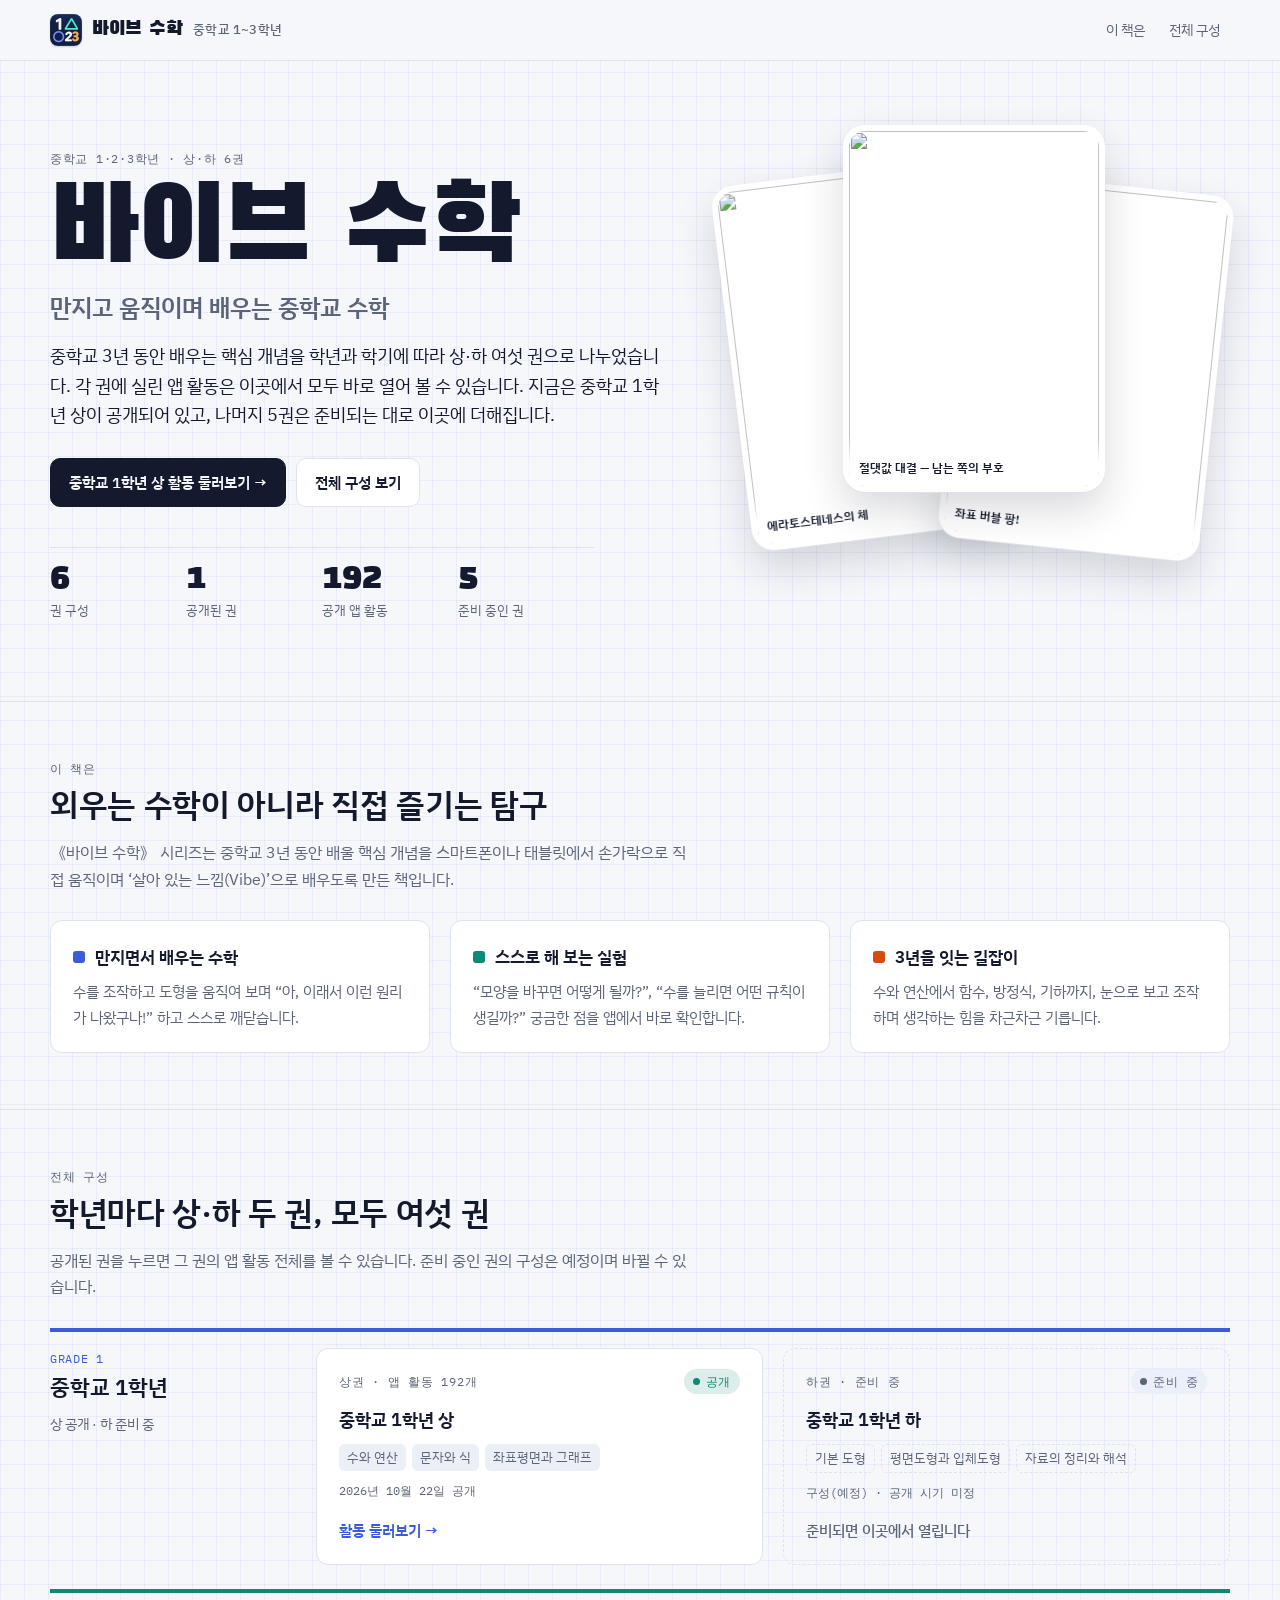
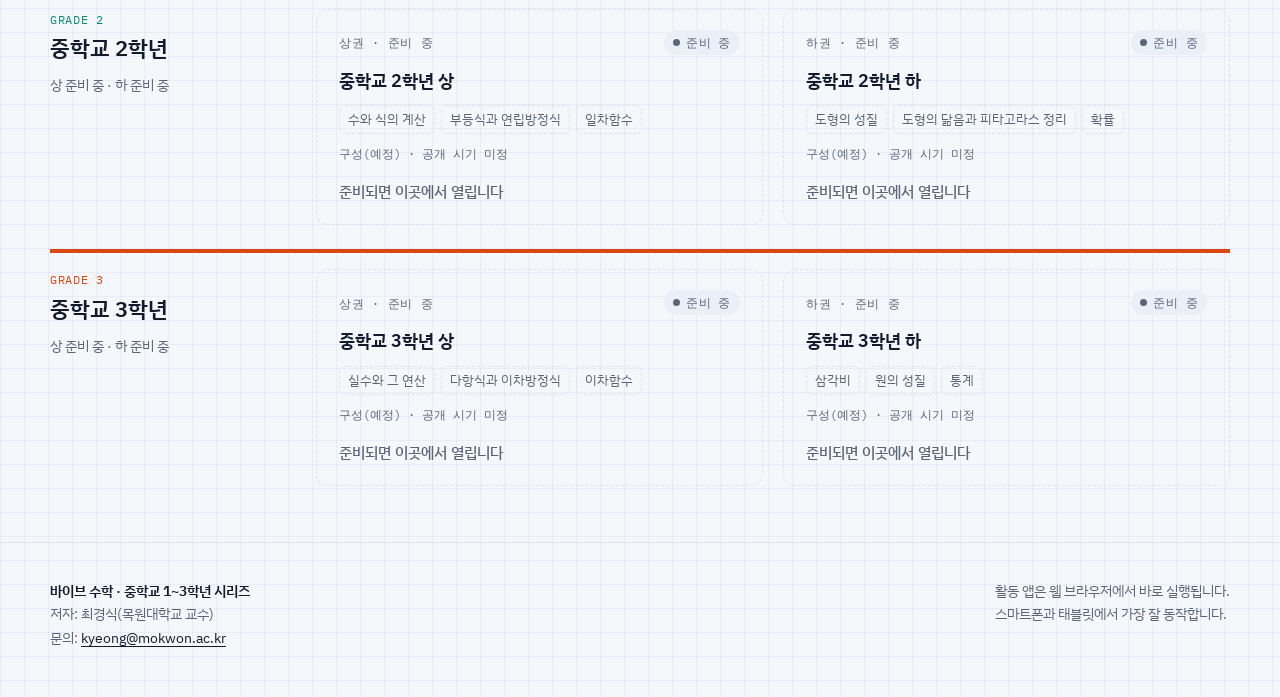
==== commit 747ec1b0: "Add files via upload" ====
--- a/index.html
+++ b/index.html
@@ -3,155 +3,23 @@
 <head>
 <meta charset="utf-8">
 <meta name="viewport" content="width=device-width, initial-scale=1, viewport-fit=cover">
-<title>바이브 수학 중학교 1학년 상</title>
-<meta name="description" content="《바이브 수학》 중학교 1학년 상권의 앱 활동 192개를 단원별로 둘러보고 바로 열어 볼 수 있는 공개 사이트입니다.">
+<title>바이브 수학 — 중학교 수학 시리즈</title>
+<meta name="description" content="《바이브 수학》 중학교 1·2·3학년 상·하 6권에 실린 앱 활동을 권별로 둘러보고 바로 열어 볼 수 있는 공개 사이트입니다.">
+<meta name="author" content="최경식(목원대학교 교수)">
 <link rel="preconnect" href="https://fonts.googleapis.com">
 <link rel="preconnect" href="https://fonts.gstatic.com" crossorigin>
 <link rel="stylesheet" href="https://fonts.googleapis.com/css2?family=Black+Han+Sans&family=IBM+Plex+Mono:wght@500&family=IBM+Plex+Sans+KR:wght@400;500;600&display=swap">
-<style>
-/* Layout: one sheet of graph paper — hero, how-it-works, unit map, then a gallery of app screens grouped by section */
-:root{
-  --paper:#F5F7FB; --grid:rgba(59,91,219,.07); --card:#FFFFFF; --ink:#131A2E; --muted:#5B6579; --line:#DDE3ED;
-  --p1:#3B5BDB; --p2:#0B8A75; --p3:#D9480F; --star:#C98A00; --chip:#EAEFF8;
-  --display:"Black Han Sans","Apple SD Gothic Neo","Malgun Gothic",sans-serif;
-  --body:"IBM Plex Sans KR","Apple SD Gothic Neo","Malgun Gothic",system-ui,sans-serif;
-  --mono:"IBM Plex Mono",ui-monospace,"SFMono-Regular",Menlo,monospace;
-  --r:12px;
-}
-@media (prefers-color-scheme: dark){:root:not([data-theme="light"]){
-  --paper:#0D1220; --grid:rgba(125,149,255,.07); --card:#161D30; --ink:#E9EDF6; --muted:#9AA4B9; --line:#273149;
-  --p1:#8299FF; --p2:#3CCBB0; --p3:#FF8F57; --star:#FFC53D; --chip:#1E2740; color-scheme:dark;
-}}
-:root[data-theme="dark"]{
-  --paper:#0D1220; --grid:rgba(125,149,255,.07); --card:#161D30; --ink:#E9EDF6; --muted:#9AA4B9; --line:#273149;
-  --p1:#8299FF; --p2:#3CCBB0; --p3:#FF8F57; --star:#FFC53D; --chip:#1E2740; color-scheme:dark;
-}
-body{background:var(--paper);color:var(--ink);font-family:var(--body);font-size:16px;line-height:1.65;
-  background-image:linear-gradient(var(--grid) 1px,transparent 1px),linear-gradient(90deg,var(--grid) 1px,transparent 1px);background-size:24px 24px;}
-.wrap{max-width:1180px;margin:0 auto;padding-left:max(16px,env(safe-area-inset-left,0px));padding-right:max(16px,env(safe-area-inset-right,0px));}
-a{color:inherit}
-:focus-visible{outline:2px solid var(--p1);outline-offset:2px;border-radius:4px}
-h1,h2,h3{text-wrap:balance;margin:0}
-.eyebrow{font-family:var(--mono);font-size:.78rem;letter-spacing:.06em;color:var(--muted);text-transform:uppercase}
-
-/* top bar */
-.top{position:sticky;top:env(safe-area-inset-top,0px);z-index:20;background:color-mix(in srgb,var(--paper) 88%,transparent);backdrop-filter:blur(8px);border-bottom:1px solid var(--line)}
-body::before{content:"";position:fixed;inset:0 0 auto;height:env(safe-area-inset-top,0px);z-index:21;background:var(--paper)}
-.top .wrap{display:flex;align-items:center;gap:16px;padding-block:12px}
-.brand{font-family:var(--display);font-size:1.25rem;text-decoration:none;letter-spacing:.01em}
-.brand small{font-family:var(--body);font-size:.8rem;color:var(--muted);margin-left:8px;font-weight:500}
-.top nav{margin-left:auto;display:flex;gap:4px;flex-wrap:wrap}
-.top nav a{text-decoration:none;font-size:.9rem;padding:6px 10px;border-radius:8px;color:var(--muted)}
-.top nav a:hover{color:var(--ink);background:var(--chip)}
-
-/* hero */
-.hero .wrap{display:grid;grid-template-columns:minmax(0,1.1fr) minmax(0,.9fr);gap:48px;align-items:center;padding-block:64px 56px}
-.hero h1{font-family:var(--display);font-weight:400;font-size:clamp(3.4rem,9vw,6.6rem);line-height:.95;letter-spacing:-.01em;margin-top:14px}
-.hero h1 .grade{display:block;font-family:var(--body);font-weight:600;font-size:clamp(1.1rem,2.4vw,1.5rem);letter-spacing:0;margin-top:14px;color:var(--muted)}
-.lead{font-size:1.12rem;max-width:34em;margin:22px 0 0}
-.cta{display:flex;gap:10px;flex-wrap:wrap;margin-top:28px}
-.btn{display:inline-flex;align-items:center;gap:8px;text-decoration:none;font-weight:600;font-size:.95rem;padding:11px 18px;border-radius:10px;border:1px solid var(--line);background:var(--card)}
-.btn.primary{background:var(--ink);color:var(--paper);border-color:var(--ink)}
-.btn:hover{transform:translateY(-1px)}
-.stats{display:grid;grid-template-columns:repeat(4,minmax(0,1fr));gap:0;margin-top:40px;border-top:1px solid var(--line);max-width:34rem}
-.stat{padding:14px 12px 0 0}
-.stat b{display:block;font-family:var(--display);font-weight:400;font-size:2.1rem;line-height:1;font-variant-numeric:tabular-nums}
-.stat span{font-size:.82rem;color:var(--muted)}
-.fan{position:relative;height:520px;max-width:100%}
-.fan figure{position:absolute;margin:0;width:56%;max-width:250px;aspect-ratio:360/511;border-radius:22px;overflow:hidden;background:var(--card);border:6px solid var(--card);box-shadow:0 1px 0 var(--line),0 18px 40px rgba(19,26,46,.16)}
-.fan img{width:100%;height:100%;object-fit:cover;object-position:top;display:block}
-.fan figure:nth-child(1){left:2%;top:46px;transform:rotate(-7deg)}
-.fan figure:nth-child(2){left:24%;top:0;z-index:2}
-.fan figure:nth-child(3){left:46%;top:58px;transform:rotate(6deg)}
-.fan figcaption{position:absolute;left:0;right:0;bottom:0;padding:22px 10px 8px;font-size:.75rem;font-weight:600;background:linear-gradient(transparent,var(--card) 55%)}
-
-/* sections */
-.band{padding-block:56px;border-top:1px solid var(--line)}
-.band h2{font-size:clamp(1.5rem,3vw,2rem);font-weight:600;letter-spacing:-.01em}
-.band .intro{color:var(--muted);max-width:40em;margin:8px 0 0}
-.ways{display:grid;grid-template-columns:repeat(3,minmax(0,1fr));gap:20px;margin-top:28px}
-.way{background:var(--card);border:1px solid var(--line);border-radius:var(--r);padding:22px}
-.way h3{font-size:1.08rem;font-weight:600;display:flex;align-items:center;gap:10px}
-.way h3 i{width:12px;height:12px;border-radius:3px;flex:none}
-.way p{margin:8px 0 0;color:var(--muted);font-size:.95rem}
-
-/* unit map */
-.parts{display:grid;grid-template-columns:repeat(3,minmax(0,1fr));gap:20px;margin-top:28px}
-.part{border-top:4px solid var(--pc);padding-top:14px;min-width:0}
-.part > .eyebrow{color:var(--pc)}
-.part h3{font-size:1.2rem;font-weight:600;margin:2px 0 12px}
-.chap{background:var(--card);border:1px solid var(--line);border-radius:var(--r);padding:14px 16px;margin-bottom:12px}
-.chap h4{margin:0 0 6px;font-size:1rem;font-weight:600;display:flex;justify-content:space-between;gap:8px}
-.chap h4 span,.sec .n{font-family:var(--mono);font-size:.8rem;color:var(--muted);font-weight:500}
-.sec{display:flex;justify-content:space-between;gap:10px;width:100%;text-align:left;background:none;border:0;border-top:1px dashed var(--line);padding:7px 0;font:inherit;font-size:.92rem;color:var(--ink);cursor:pointer}
-.sec:hover .t{color:var(--pc);text-decoration:underline;text-underline-offset:3px}
-
-/* gallery */
-.filters{position:sticky;top:calc(env(safe-area-inset-top,0px) + 53px);z-index:10;background:var(--paper);padding-block:12px;border-bottom:1px solid var(--line);margin-top:20px;display:flex;flex-wrap:wrap;gap:8px;align-items:center}
-.filters input[type=search],.filters select{font:inherit;font-size:.92rem;color:var(--ink);background:var(--card);border:1px solid var(--line);border-radius:10px;padding:9px 12px;min-width:0}
-.filters input[type=search]{flex:1 1 220px}
-.seg{display:inline-flex;background:var(--chip);border-radius:10px;padding:3px;gap:2px;flex-wrap:wrap}
-.seg button{font:inherit;font-size:.86rem;border:0;background:none;color:var(--muted);padding:6px 10px;border-radius:8px;cursor:pointer}
-.seg button[aria-pressed=true]{background:var(--card);color:var(--ink);font-weight:600;box-shadow:0 1px 2px rgba(19,26,46,.12)}
-.toggle{display:inline-flex;align-items:center;gap:6px;font-size:.9rem;cursor:pointer;padding:6px 4px}
-.count{margin-left:auto;font-family:var(--mono);font-size:.82rem;color:var(--muted)}
-.clear{font:inherit;font-size:.85rem;border:1px solid var(--line);background:var(--card);color:var(--ink);border-radius:999px;padding:5px 12px;cursor:pointer}
-.group{margin-top:36px}
-.group-h{display:flex;align-items:baseline;gap:10px;flex-wrap:wrap;padding-bottom:10px;border-bottom:2px solid var(--pc)}
-.group-h h3{font-size:1.15rem;font-weight:600}
-.group-h .eyebrow{color:var(--pc)}
-.group-h .n{font-family:var(--mono);font-size:.8rem;color:var(--muted);margin-left:auto}
-.cards{display:grid;grid-template-columns:repeat(auto-fill,minmax(min(100%,220px),1fr));gap:18px;margin-top:18px}
-.card{display:flex;flex-direction:column;background:var(--card);border:1px solid var(--line);border-radius:var(--r);overflow:hidden;text-decoration:none;color:inherit;transition:transform .15s ease,box-shadow .15s ease}
-.card:hover{transform:translateY(-3px);box-shadow:0 12px 28px rgba(19,26,46,.12)}
-.shot{aspect-ratio:4/3.4;overflow:hidden;background:var(--chip);border-bottom:1px solid var(--line)}
-.shot img{width:100%;height:100%;object-fit:cover;object-position:top;display:block}
-.body{padding:14px 16px 16px;display:flex;flex-direction:column;gap:6px;flex:1}
-.meta{display:flex;gap:8px;align-items:center;font-family:var(--mono);font-size:.74rem;color:var(--muted)}
-.meta .star{color:var(--star);font-family:var(--body);font-weight:600;margin-left:auto}
-.card h4{margin:0;font-size:1.02rem;font-weight:600;line-height:1.4}
-.card p{margin:0;font-size:.86rem;color:var(--muted);line-height:1.6}
-.foot{margin-top:auto;padding-top:8px;display:flex;justify-content:space-between;align-items:center;gap:8px;font-size:.8rem}
-.tag{display:inline-flex;align-items:center;gap:6px;color:var(--muted)}
-.tag i{width:8px;height:8px;border-radius:50%;background:var(--pc)}
-.open{font-weight:600;color:var(--pc);white-space:nowrap}
-.empty{padding:48px 0;color:var(--muted);text-align:center}
-footer{border-top:1px solid var(--line);padding-block:36px 48px;color:var(--muted);font-size:.88rem}
-footer .wrap{display:flex;flex-wrap:wrap;gap:12px 32px;justify-content:space-between}
-footer b{color:var(--ink);font-weight:600}
-
-@media (max-width:900px){
-  .hero .wrap{grid-template-columns:1fr;gap:24px;padding-block:40px 32px}
-  .fan{height:380px;max-width:460px}
-  .ways,.parts{grid-template-columns:1fr}
-}
-@media (max-width:560px){
-  .top nav a:not(.keep){display:none}
-  .stats{grid-template-columns:repeat(2,minmax(0,1fr))}
-  .fan{height:300px}
-  .filters{position:static}
-}
-@media (prefers-reduced-motion:no-preference){
-  .hero h1,.lead,.cta,.stats{animation:rise .6s cubic-bezier(.2,.7,.2,1) both}
-  .lead{animation-delay:.06s}.cta{animation-delay:.12s}.stats{animation-delay:.18s}
-  .fan figure{animation:drop .7s cubic-bezier(.2,.7,.2,1) both}
-  .fan figure:nth-child(2){animation-delay:.1s}.fan figure:nth-child(3){animation-delay:.2s}
-  @keyframes rise{from{opacity:.001;transform:translateY(10px)}}
-  @keyframes drop{from{opacity:.001;translate:0 18px}}
-}
-@media (prefers-reduced-motion:reduce){.card,.btn{transition:none}.card:hover,.btn:hover{transform:none}}
-</style>
-
-<style>html{scroll-behavior:smooth}body{margin:0}img{max-width:100%}[hidden]{display:none!important}</style>
+<link rel="icon" type="image/png" sizes="64x64" href="assets/favicon.png">
+<link rel="apple-touch-icon" sizes="180x180" href="assets/apple-touch-icon.png">
+<link rel="stylesheet" href="assets/site.css">
 </head>
 <body>
 <header class="top">
   <div class="wrap">
-    <a class="brand" href="#top">바이브 수학<small>중1 · 상</small></a>
+    <a class="brand" href="#top"><img class="brand-mark" src="assets/logo.png" alt="" width="32" height="32">바이브 수학<small>중학교 1~3학년</small></a>
     <nav aria-label="바로가기">
       <a href="#about">이 책은</a>
-      <a href="#units">단원 지도</a>
-      <a href="#activities" class="keep">활동 전체</a>
+      <a href="#volumes" class="keep">전체 구성</a>
     </nav>
   </div>
 </header>
@@ -160,18 +28,19 @@
   <section class="hero">
     <div class="wrap">
       <div>
-        <div class="eyebrow">중학교 1학년 · 상권 · 최경식 지음</div>
-        <h1>바이브 수학<span class="grade">만지고 움직이며 배우는 중학교 1학년 수학</span></h1>
-        <p class="lead">종이 위에 멈춰 있는 기호 대신, 화면 속 카드를 놓고 수를 움직이며 규칙을 스스로 찾아갑니다. 책에 실린 앱 활동 <span data-n="total"></span>개를 이곳에서 모두 바로 열어 볼 수 있습니다.</p>
+        <div class="eyebrow" data-v="eyebrow">중학교 1·2·3학년 · 상·하 6권</div>
+        <h1>바이브 수학<span class="grade" data-v="tagline">만지고 움직이며 배우는 중학교 수학</span></h1>
+        <p class="lead">중학교 3년 동안 배우는 핵심 개념을 학년과 학기에 따라 상·하 여섯 권으로 나누었습니다. 각 권에 실린 앱 활동은 이곳에서 모두 바로 열어 볼 수 있습니다. <span data-v="status-line"></span></p>
         <div class="cta">
-          <a class="btn primary" href="#activities">활동 둘러보기 →</a>
-          <a class="btn" href="#units">단원 지도 보기</a>
+          <a class="btn primary" id="ctaLatest" href="#volumes">활동 둘러보기 →</a>
+          <a class="btn" href="#volumes">전체 구성 보기</a>
         </div>
+        <a class="again" id="again" hidden></a>
         <div class="stats">
-          <div class="stat"><b data-n="total"></b><span>앱 활동</span></div>
-          <div class="stat"><b data-n="chapters"></b><span>장</span></div>
-          <div class="stat"><b data-n="sections"></b><span>소단원</span></div>
-          <div class="stat"><b data-n="star"></b><span>★ 추천 활동</span></div>
+          <div class="stat"><b data-n="vols"></b><span>권 구성</span></div>
+          <div class="stat"><b data-n="live"></b><span>공개된 권</span></div>
+          <div class="stat"><b data-n="apps"></b><span>공개 앱 활동</span></div>
+          <div class="stat"><b data-n="planned"></b><span>준비 중인 권</span></div>
         </div>
       </div>
       <div class="fan" id="fan" aria-hidden="true"></div>
@@ -191,175 +60,106 @@
     </div>
   </section>
 
-  <section class="band" id="units">
+  <section class="band" id="volumes">
     <div class="wrap">
-      <div class="eyebrow">단원 지도</div>
-      <h2>3개 편, 6개 장의 구성</h2>
-      <p class="intro">소단원 이름을 누르면 그 소단원의 활동만 모아 볼 수 있습니다. 숫자는 활동 수입니다.</p>
-      <div class="parts" id="parts"></div>
-    </div>
-  </section>
-
-  <section class="band" id="activities">
-    <div class="wrap">
-      <div class="eyebrow">활동 전체</div>
-      <h2>앱 활동 갤러리</h2>
-      <p class="intro">카드를 누르면 활동 앱이 새 탭에서 열립니다. ★는 책에서 추천 표시가 붙은 활동입니다.</p>
-      <div class="filters">
-        <input type="search" id="q" placeholder="활동 이름이나 설명으로 찾기" aria-label="활동 찾기">
-        <div class="seg" id="partSeg" role="group" aria-label="편"></div>
-        <select id="chap" aria-label="장"></select>
-        <label class="toggle"><input type="checkbox" id="starOnly"> ★ 추천만</label>
-        <button type="button" class="clear" id="clear" hidden>필터 지우기</button>
-        <span class="count" id="count"></span>
-      </div>
-      <div id="gallery"></div>
+      <div class="eyebrow">전체 구성</div>
+      <h2>학년마다 상·하 두 권, 모두 여섯 권</h2>
+      <p class="intro">공개된 권을 누르면 그 권의 앱 활동 전체를 볼 수 있습니다. 준비 중인 권의 구성은 예정이며 바뀔 수 있습니다.</p>
+      <div class="vols" id="vols"></div>
     </div>
   </section>
 </main>
 
 <footer>
   <div class="wrap">
-    <div><b>바이브 수학 · 중학교 1학년 상</b><br>최경식 지음 · 2026년 10월 22일</div>
+    <div><b>바이브 수학 · 중학교 1~3학년 시리즈</b><br><span data-v="foot-author">저자: 최경식(목원대학교 교수)</span><br>문의: <a data-v="email" href="mailto:kyeong@mokwon.ac.kr">kyeong@mokwon.ac.kr</a></div>
     <div>활동 앱은 웹 브라우저에서 바로 실행됩니다.<br>스마트폰과 태블릿에서 가장 잘 동작합니다.</div>
   </div>
 </footer>
 
-<script id="vm-data" type="application/json">[{"id":"1.1","part":"Ⅰ. 수와 연산","chapter":"1. 소인수분해","section":"소인수분해","name":"직사각형 배열탐험","featured":false,"type":"개념 탐구","description":"카드 개수를 정하고, 직사각형으로 배열하는 방법을 직접 찾아보는 앱입니다. 세로와 가로를 바꾸어 보면서 모두 몇 가지 배열이 나오는지 탐색합니다.","book_page":3,"app_url":"https://claude.ai/public/artifacts/427834f1-3db6-4cb2-9669-ed9eae28f02f"},{"id":"1.2","part":"Ⅰ. 수와 연산","chapter":"1. 소인수분해","section":"소인수분해","name":"약수와 직사각형","featured":false,"type":"개념 탐구","description":"수를 움직이며 같은 넓이의 직사각형을 찾아보는 앱입니다. 직사각형의 가로와 세로에서 약수의 짝을 발견합니다.","book_page":4,"app_url":"https://claude.ai/public/artifacts/b8372c14-d4f3-4f00-b440-466b2db49483"},{"id":"1.3","part":"Ⅰ. 수와 연산","chapter":"1. 소인수분해","section":"소인수분해","name":"약수 구하기","featured":true,"type":"개념 탐구","description":"주어진 수의 약수를 하나씩 찾아보는 앱입니다. 약수를 모두 찾은 뒤, 그 수가 소수인지 합성수인지 판단합니다.","book_page":5,"app_url":"https://claude.ai/public/artifacts/5c45bea7-f5c2-44f9-b2f8-c0551fe0a15b"},{"id":"1.4","part":"Ⅰ. 수와 연산","chapter":"1. 소인수분해","section":"소인수분해","name":"소수와 합성수 OX퀴즈","featured":false,"type":"퀴즈·게임","description":"소수와 합성수의 개념을 OX 퀴즈로 확인하는 앱입니다. 문장을 읽고 O 또는 X를 선택한 뒤, 바로 정답과 해설을 확인합니다.","book_page":6,"app_url":"https://claude.ai/public/artifacts/74efce23-5cb3-46f0-8b98-a622daa54f19"},{"id":"1.5","part":"Ⅰ. 수와 연산","chapter":"1. 소인수분해","section":"소인수분해","name":"소수일까 합성수일까","featured":false,"type":"퀴즈·게임","description":"숫자와 설명을 보고 소수인지 합성수인지 OX로 판단하는 앱입니다. 약수의 개수와 설명이 맞는지 살펴본 뒤, 정답과 해설을 확인합니다.","book_page":7,"app_url":"https://claude.ai/public/artifacts/21538e55-9635-4f0a-8e87-41e7ad1b35c2"},{"id":"1.6","part":"Ⅰ. 수와 연산","chapter":"1. 소인수분해","section":"소인수분해","name":"에라토스테네스의 체","featured":true,"type":"개념 탐구","description":"1부터 50까지의 수에서 소수가 아닌 수를 차례로 지우며 소수를 찾는 앱입니다. 2, 3, 5, 7의 배수를 직접 지우면서 에라토스테네스의 체의 원리를 익힙니다.","book_page":8,"app_url":"https://claude.ai/public/artifacts/e7956d1d-16a6-4a5d-a8ae-3fc1ba86baa3"},{"id":"1.7","part":"Ⅰ. 수와 연산","chapter":"1. 소인수분해","section":"소인수분해","name":"거듭제곱 만들기","featured":false,"type":"개념 탐구","description":"밑과 지수를 찾고, 같은 수를 여러 번 곱하면서 거듭제곱의 뜻을 알아보는 앱입니다. 거듭제곱을 곱셈식으로 나타내고 그 값을 구합니다.","book_page":9,"app_url":"https://claude.ai/public/artifacts/af13be0b-1f53-41c6-bcf0-d2daa13ff9de"},{"id":"1.8","part":"Ⅰ. 수와 연산","chapter":"1. 소인수분해","section":"소인수분해","name":"거듭제곱 폭탄게임","featured":true,"type":"퀴즈·게임","description":"폭탄에 적힌 거듭제곱을 보고, 폭탄이 터지기 전에 알맞은 값을 선택하는 앱입니다. 정답을 맞힐수록 단계가 올라가며 더 다양한 문제에 도전합니다.","book_page":10,"app_url":"https://claude.ai/public/artifacts/bef28674-96cd-45cb-8557-18ca9f630a3c"},{"id":"1.9","part":"Ⅰ. 수와 연산","chapter":"1. 소인수분해","section":"소인수분해","name":"같은 소인수를 묶어라","featured":false,"type":"개념 탐구","description":"섞여 있는 소인수 중에서 같은 소인수를 찾아 묶는 앱입니다. 같은 소인수가 몇 개인지 세어 거듭제곱으로 나타내고, 한 번만 나온 소인수는 그대로 두어 소인수분해식을 완성합니다.","book_page":11,"app_url":"https://claude.ai/public/artifacts/e3effb76-9cd3-4cec-8300-5e7224f9ab7b"},{"id":"1.10","part":"Ⅰ. 수와 연산","chapter":"1. 소인수분해","section":"소인수분해","name":"소인수분해 식을 다시 수로","featured":false,"type":"개념 탐구","description":"소인수분해된 식을 거꾸로 계산하여 원래 수를 찾는 앱입니다. 거듭제곱을 반복된곱셈으로 풀고, 각 묶음의 값을 계산한 뒤 전체를 곱하면서 소인수분해식과 원래 수가 같은 값을 나타낸다는 것을 이해합니다.","book_page":12,"app_url":"https://claude.ai/public/artifacts/8052335b-5e7b-4e9a-8ed8-d1318496478c"},{"id":"1.11","part":"Ⅰ. 수와 연산","chapter":"1. 소인수분해","section":"소인수분해","name":"소인수 탐정","featured":false,"type":"개념 탐구","description":"주어진 수의 약수를 찾고, 그중 소수를 골라 소인수를 발견하는 앱입니다.","book_page":13,"app_url":"https://claude.ai/public/artifacts/bb5aee77-7640-4afd-b2cf-fdf337d45b4e"},{"id":"1.12","part":"Ⅰ. 수와 연산","chapter":"1. 소인수분해","section":"소인수분해","name":"숫자레고","featured":false,"type":"개념 탐구","description":"자연수를 레고처럼 계속 쪼개며 수의 기본 블록인 소수를 찾는 앱입니다. 분해 방법이 달라도 마지막에는 같은 소수가 남는 것을 확인하며 소인수분해의 의미를 이해합니다.","book_page":14,"app_url":"https://claude.ai/public/artifacts/1b57436b-7b7c-4a02-994b-a97e97b919eb"},{"id":"1.13","part":"Ⅰ. 수와 연산","chapter":"1. 소인수분해","section":"소인수분해","name":"소인수분해 나무","featured":true,"type":"개념 탐구","description":"수를 두 수의 곱으로 계속 나누어 보며 소인수분해하는 앱입니다. 가지 끝의 수가 모두 소수가 되면 소인수분해가 완성된다는 것을 확인합니다.","book_page":15,"app_url":"https://claude.ai/public/artifacts/610978e6-84ff-459c-8482-56c4f460d85d"},{"id":"1.14","part":"Ⅰ. 수와 연산","chapter":"1. 소인수분해","section":"소인수분해","name":"어디로 쪼개도 같은 곳에 도착할까","featured":true,"type":"개념 탐구","description":"하나의 자연수를 서로 다른 방법으로 끝까지 쪼개고, 마지막에 남는 소인수를 비교하는 앱입니다. 분해 방법이 달라도 소인수를 작은 수부터 정렬하면 같은 결과가 나온다는 것을 확인하며 소인수분해의 유일성을 이해합니다.","book_page":16,"app_url":"https://claude.ai/public/artifacts/b3b63189-2f27-4b67-a540-23ebe02d6149"},{"id":"1.15","part":"Ⅰ. 수와 연산","chapter":"1. 소인수분해","section":"소인수분해","name":"어디까지 나누어야 할까","featured":false,"type":"개념 탐구","description":"소인수분해 과정에서 합성수가 남아 있는지 확인하는 앱입니다. 모든 인수가 소수가 되었을 때 분해를 끝낸다는 조건을 익힙니다.","book_page":17,"app_url":"https://claude.ai/public/artifacts/91aff268-acd0-432b-8c46-3a872041c4d5"},{"id":"1.16","part":"Ⅰ. 수와 연산","chapter":"1. 소인수분해","section":"소인수분해","name":"소수로 차례차례 나누기","featured":false,"type":"개념 탐구","description":"자연수를 나누어떨어지게 하는 소수를 찾아 차례로 나누면서 소인수분해하는 방법을 익히는 앱입니다. 가장 작은 소수부터 나누는 방법을 연습하고, 나누는 순서가 달라도 얻는 소인수는 같다는 것을 비교하며 확인합니다.","book_page":18,"app_url":"https://claude.ai/public/artifacts/09f88bbd-1c7b-4e34-8f37-b3be87464ba9"},{"id":"1.17","part":"Ⅰ. 수와 연산","chapter":"1. 소인수분해","section":"소인수분해","name":"소인수로 약수 만들기","featured":true,"type":"개념 탐구","description":"소인수분해한 수에서 각 소인수를 몇 개씩 사용할지 조합하여 약수를 만드는 앱입니다. 가능한 조합으로 모든 약수를 만들고, 선택의 가짓수를 세어 약수의 개수를 구합니다.","book_page":19,"app_url":"https://claude.ai/public/artifacts/b73d39ec-9a04-4a97-8711-f19d4c799bf6"},{"id":"1.18","part":"Ⅰ. 수와 연산","chapter":"1. 소인수분해","section":"소인수분해","name":"소인수분해 수리소","featured":false,"type":"수리소","description":"소인수분해식을 점검하고 잘못된 부분을 찾아 고치는 앱입니다. 오류를 수정하면서 올바른 소인수분해의 조건을 익힙니다.","book_page":20,"app_url":"https://claude.ai/public/artifacts/0fe5c459-27a1-4b6e-9fe0-5b5c9108f7fa"},{"id":"1.19","part":"Ⅰ. 수와 연산","chapter":"1. 소인수분해","section":"소인수분해","name":"소인수분해 종합 수리소","featured":false,"type":"수리소","description":"잘못된 소인수분해 풀이에서 오류를 찾고, 원인을 진단한 뒤 직접 고치는 앱입니다. 합성수가 남은 경우, 곱이 원래 수와 다른 경우, 지수를 잘못 묶은 경우, 소인수가 빠진 경우를 살펴보며 풀이를 스스로 점검하는 방법을 익힙니다.","book_page":21,"app_url":"https://claude.ai/public/artifacts/8395a4fa-b6cd-4cc8-9a2b-fc8ad8423e3b"},{"id":"1.20","part":"Ⅰ. 수와 연산","chapter":"1. 소인수분해","section":"최대공약수","name":"약수상자 속 비밀","featured":false,"type":"개념 탐구","description":"두 수의 약수를 직접 찾고, 두 수에 공통인 약수를 골라 공약수의 의미를 알아보는 앱입니다. 찾은 공약수 중 가장 큰 수를 선택하며 최대공약수의 뜻을 이해합니다.","book_page":22,"app_url":"https://claude.ai/public/artifacts/200bbd6a-ce34-454d-a821-4d6a94cd4ef4"},{"id":"1.21","part":"Ⅰ. 수와 연산","chapter":"1. 소인수분해","section":"최대공약수","name":"공통 레고를 찾아라","featured":false,"type":"개념 탐구","description":"두 수를 이루는 소수 블록을 살펴보고, 두 수가 공통으로 가지고 있는 블록을 고르는 앱입니다. 공통 블록을 모두 곱하면서 최대공약수의 뜻을 발견합니다.","book_page":23,"app_url":"https://claude.ai/public/artifacts/9a577a19-5927-4cf2-97e1-5c037bd198dd"},{"id":"1.22","part":"Ⅰ. 수와 연산","chapter":"1. 소인수분해","section":"최대공약수","name":"공약수는 어디에서 나올까","featured":false,"type":"개념 탐구","description":"두 수의 최대공약수의 약수를 하나씩 찾고, 찾은 약수가 두 수를 모두 나누는지 확인하는 앱입니다. 두 수의 공약수 전체와 최대공약수의 약수 전체를 비교하며, 두 수의 공약수는 최대공약수의 약수와 같다는 관계를 발견합니다.","book_page":24,"app_url":"https://claude.ai/public/artifacts/61e86f53-0729-4bf1-a9e3-f7255ca9ba6a"},{"id":"1.23","part":"Ⅰ. 수와 연산","chapter":"1. 소인수분해","section":"최대공약수","name":"소인수분해로 최대공약수 찾기","featured":false,"type":"개념 탐구","description":"두 수를 소인수분해한 뒤, 공통으로 들어 있는 소인수를 짝지어 최대공약수를 찾는 앱입니다. 같은 소인수 타일을 하나씩 연결하면서 공통 소인수를 모두 곱하면 최대공약수가 된다는 원리를 이해합니다. 두 수가 서로소인 경우에는 공통 소인수가 없으며 최대공약수가 1임을 확인합니다.","book_page":25,"app_url":"https://claude.ai/public/artifacts/ddc224c9-a4ef-4f7e-a2b8-46910ec37813"},{"id":"1.24","part":"Ⅰ. 수와 연산","chapter":"1. 소인수분해","section":"최대공약수","name":"지수로 최대공약수 찾기","featured":true,"type":"개념 탐구","description":"두 수를 소인수분해한 뒤, 공통인 소인수의 지수를 비교하여 최대공약수를 구하는 앱입니다. 더 작은 지수를 직접 선택하면서 두 수가 모두 가지고 있는 만큼만 공통 소인수를 사용할 수 있다는 원리를 이해합니다.","book_page":26,"app_url":"https://claude.ai/public/artifacts/e5e2c58f-6e44-41b4-831c-f4b72bd4ab7b"},{"id":"1.25","part":"Ⅰ. 수와 연산","chapter":"1. 소인수분해","section":"최대공약수","name":"겹치는 만큼만 가져가","featured":true,"type":"개념 탐구","description":"같은 소수의 거듭제곱을 블록으로 펼쳐 공통으로 짝지을 수 있는 부분을 찾는 앱입니다. 한쪽에만 남는 블록은 공통이 될 수 없음을 확인하고, 공통으로 짝지을 수 있는 블록의 개수가 두 지수 중 작은 값이라는 원리를 발견합니다. 이를 여러 소인수가 있는 두 수의 최대공약수를 구하는 활동으로 연결합니다.","book_page":27,"app_url":"https://claude.ai/public/artifacts/c6fd6b2f-5ace-4d09-ac59-12e3242034a8"},{"id":"1.26","part":"Ⅰ. 수와 연산","chapter":"1. 소인수분해","section":"최대공약수","name":"두 수를 함께 나누어 보자","featured":false,"type":"개념 탐구","description":"두 수를 공통으로 나눌 수 있는 소수를 찾아 동시에 나누어 보는 앱입니다. 두 수를 함께 나누면서 공통인 소인수와 최대공약수의 관계를 이해합니다.","book_page":28,"app_url":"https://claude.ai/public/artifacts/7914ff8a-f89b-48b7-9a74-07546ea19b1b"},{"id":"1.27","part":"Ⅰ. 수와 연산","chapter":"1. 소인수분해","section":"최대공약수","name":"셋 모두에 들어 있는 것만","featured":true,"type":"개념 탐구","description":"세 수를 소인수분해한 뒤, 세 수 모두에 공통으로 들어 있는 소인수를 찾아 최대공약수를 구성하는 앱입니다. 같은 소인수를 세 줄에서 하나씩 짝지으며, 세 수의 최대공약수도 공통으로 들어 있는 만큼만 사용하여 구한다는 원리를 익힙니다.","book_page":29,"app_url":"https://claude.ai/public/artifacts/c89b108b-3108-464a-bb16-8eee8e271617"},{"id":"1.28","part":"Ⅰ. 수와 연산","chapter":"1. 소인수분해","section":"최대공약수","name":"최대공약수 수리소","featured":false,"type":"수리소","description":"잘못된 최대공약수 풀이에서 오류를 찾고, 원인을 진단한 뒤 잘못된 부분을 고치는 앱입니다. 공통 소인수와 지수, 빠뜨린 소인수, 세 수 모두에 공통인지 여부를 점검하며 최대공약수를 구하는 원리를 익힙니다.","book_page":30,"app_url":"https://claude.ai/public/artifacts/0b4c8654-dc19-4cb9-b43f-d4f2447d9d05"},{"id":"1.29","part":"Ⅰ. 수와 연산","chapter":"1. 소인수분해","section":"최대공약수","name":"서로소 소수","featured":false,"type":"개념 탐구","description":"두 수가 서로소인지 판단하고, 약수와 공약수를 직접 비교하는 앱입니다.","book_page":31,"app_url":"https://claude.ai/public/artifacts/a56ad686-a524-4362-9c29-80553d4af3e8"},{"id":"1.30","part":"Ⅰ. 수와 연산","chapter":"1. 소인수분해","section":"최대공약수","name":"서로소 판별기","featured":false,"type":"개념 탐구","description":"두 자연수의 약수와 공약수를 직접 비교하며 서로소의 의미를 확인하는 앱입니다. 먼저 서로소인지 예측한 뒤 결과를 확인하며, 최대공약수가 1이면 서로소라는 관계를 이해합니다.","book_page":32,"app_url":"https://claude.ai/public/artifacts/b14ebbb6-7900-4a99-9c06-eb7ba566defa"},{"id":"1.31","part":"Ⅰ. 수와 연산","chapter":"1. 소인수분해","section":"최소공배수","name":"공배수는 어디에서 나올까","featured":false,"type":"개념 탐구","description":"두 수의 공배수를 여러 개 찾고, 공배수들이 최소공배수의 2배, 3배, 4배 등으로 이어진다는 관계를 발견하는 앱입니다. 최소공배수의 배수가 두 수 모두로 나누어떨어지는지도 확인하며, 두 수의 공배수는 그 두 수의 최소공배수의 배수라는 규칙을 완성합니다.","book_page":33,"app_url":"https://claude.ai/public/artifacts/70a1aaa2-6160-4e05-b8c9-c704e7b5bdf8"},{"id":"1.32","part":"Ⅰ. 수와 연산","chapter":"1. 소인수분해","section":"최소공배수","name":"최소공배수 발견하기","featured":false,"type":"개념 탐구","description":"두 수의 배수를 차례로 살펴보고, 두 줄에 공통으로 나타나는 수를 찾아 최소공배수의 뜻을 알아보는 앱입니다. 공배수가 여러 개 있음을 확인한 뒤 가장 작은 수를 선택하면서, 공배수 중 가장 작은 수가 최소공배수라는 개념을 이해합니다.","book_page":34,"app_url":"https://claude.ai/public/artifacts/33122e4f-c47e-4d46-a768-5e3e17df8c40"},{"id":"1.33","part":"Ⅰ. 수와 연산","chapter":"1. 소인수분해","section":"최소공배수","name":"다시 함께 만나는 때는","featured":true,"type":"개념 탐구","description":"반복되는 두 현상이 다시 함께 일어나는 시간을 관찰하는 앱입니다. 공배수에 해당하는 시간 중 가장 이른 시간이 최소공배수와 연결된다는 것을 이해합니다.","book_page":35,"app_url":"https://claude.ai/public/artifacts/c37d1ddd-e86c-43b6-9ab4-54dfeec82bff"},{"id":"1.34","part":"Ⅰ. 수와 연산","chapter":"1. 소인수분해","section":"최소공배수","name":"최소공배수 만들기","featured":true,"type":"개념 탐구","description":"두 수를 소인수분해한 뒤, 같은 소인수의 지수를 비교하여 큰 지수를 선택하고 이를 곱해 최소공배수를 찾는 앱입니다. 두 수를 모두 만들려면 각 소인수가 필요한 만큼 있어야 한다는 원리를 통해 큰 지수를 선택하는 이유를 이해합니다.","book_page":36,"app_url":"https://claude.ai/public/artifacts/e87a7425-95ac-48c7-b0ca-b9604178da3d"},{"id":"1.35","part":"Ⅰ. 수와 연산","chapter":"1. 소인수분해","section":"최소공배수","name":"두 수를 함께 나누어 보자","featured":false,"type":"개념 탐구","description":"두 수를 소수로 함께 나누면서 최소공배수를 구하는 방법을 익히는 앱입니다. 두 수를 함께 나눌 수 없더라도 한 수가 나누어지면 계속 진행하고, 나누어지지 않는 수는 그대로 내려옵니다. 이 과정을 통해 최대공약수와 최소공배수의 계산 원리차이를 발견합니다.","book_page":37,"app_url":"https://claude.ai/artifact/PshduaAa8u9tjhcKUvb1p4"},{"id":"1.36","part":"Ⅰ. 수와 연산","chapter":"1. 소인수분해","section":"최소공배수","name":"둘 다 만들려면 몇 개가 필요할까","featured":false,"type":"개념 탐구","description":"같은 소인수의 거듭제곱을 블록으로 나타내며, 최소공배수를 구할 때 큰 지수를 선택하는 이유를 발견하는 앱입니다.","book_page":38,"app_url":"https://claude.ai/public/artifacts/ee6b1dae-7498-4a0a-adc8-cb70d5500ea7"},{"id":"1.37","part":"Ⅰ. 수와 연산","chapter":"1. 소인수분해","section":"최소공배수","name":"셋 모두 만들려면 몇 개가 필요할까","featured":false,"type":"개념 탐구","description":"세 수의 최소공배수를 소인수분해로 구할 때 각 소인수의 가장 큰 지수를 선택하는 이유를 알아보는 앱입니다. 세 수를 모두 만들 수 있을 만큼 소인수를 준비하고, 그보다 줄이면 어느 한 수를 만들 수 없음을 확인하며 최소공배수의 원리를 이해합니다.","book_page":39,"app_url":"https://claude.ai/public/artifacts/b6735cd0-56eb-46db-8e51-4e384a43b183"},{"id":"1.38","part":"Ⅰ. 수와 연산","chapter":"1. 소인수분해","section":"최소공배수","name":"최소공배수 수리소","featured":false,"type":"수리소","description":"잘못된 최소공배수 풀이를 점검하고 오류의 원인을 찾아 직접 고치는 앱입니다. 두 수를 모두 만들 수 있는지 확인하며, 최소공배수에는 필요한 소인수를 빠짐없이 포함하되 각 소인수는 두 수 중 더 많이 필요한 만큼만 포함한다는 원리를 이해합니다.","book_page":40,"app_url":"https://claude.ai/public/artifacts/b8ed7f0e-1333-4f8b-b483-96e639bafc6c"},{"id":"1.39","part":"Ⅰ. 수와 연산","chapter":"1. 소인수분해","section":"최소공배수","name":"작은지수 큰지수","featured":true,"type":"개념 탐구","description":"같은 두 수의 소인수분해를 보고 최대공약수와 최소공배수의 지수 선택 방법을 비교하는 앱입니다. 공통인 소인수에 대해 최대공약수는 작은 지수, 최소공배수는 큰 지수를 사용한다는 규칙을 확인합니다. 한쪽에만 있는 소인수는 최소공배수에 그대로 포함된다는 점도 정리합니다.","book_page":41,"app_url":"https://claude.ai/public/artifacts/ddaee845-8a4c-48bd-8bd3-d9ef29e03038"},{"id":"1.40","part":"Ⅰ. 수와 연산","chapter":"1. 소인수분해","section":"최소공배수","name":"최대한 크게, 똑같이","featured":true,"type":"생활 문제","description":"실생활 상황을 읽고 최대공약수를 사용해야 하는 경우를 판단하는 앱입니다. 남김없이 똑같이 나누거나 자르는 조건을 찾아 최대공약수를 구하고, 계산 결과가길이, 묶음 수, 정사각형의 한 변 등 무엇을 뜻하는지 해석합니다. 마지막에는 최대공약수와 최소공배수를 구별하며 활용 기준을 정리합니다.","book_page":42,"app_url":"https://claude.ai/public/artifacts/386e7ebd-5291-43e4-a6d2-65c0b5d1cab4"},{"id":"1.41","part":"Ⅰ. 수와 연산","chapter":"1. 소인수분해","section":"최소공배수","name":"최대 최소 무엇을 구해야 할까","featured":false,"type":"생활 문제","description":"상황을 읽고 최대공약수와 최소공배수 중 무엇을 구해야 하는지 판단하는 앱입니다. 문제 상황의 구조를 해석하는 데 초점을 두고, 알맞은 개념을 선택합니다.","book_page":43,"app_url":"https://claude.ai/public/artifacts/a0e087bf-6f29-4c09-b9e4-4451aff36ae3"},{"id":"2.1","part":"Ⅰ. 수와 연산","chapter":"2. 정수와 유리수","section":"정수와 유리수의 뜻과 대소 관계","name":"0을 기준으로","featured":false,"type":"개념 탐구","description":"일상생활의 여러 상황을 0을 기준으로 살펴보고, 서로 반대되는 방향을 +와 -로 나타내는 앱입니다. 방향을 판단한 뒤 수직선에서 위치를 찾으며 양수와 음수의 의미를 이해합니다.","book_page":45,"app_url":"https://claude.ai/public/artifacts/89cca969-40d9-42b0-acc3-1e934ab965d4"},{"id":"2.2","part":"Ⅰ. 수와 연산","chapter":"2. 정수와 유리수","section":"정수와 유리수의 뜻과 대소 관계","name":"양수 · 음수 · 0 분류 연구소","featured":false,"type":"개념 탐구","description":"정수, 분수, 소수를 0과 비교하여 양수, 음수, 0으로 분류하는 앱입니다. 여러 형태의 수를 직접 분류하고 오답을 수정하면서, 수의 표현이 달라도 판단 기준은 항상0이라는 것을 이해합니다.","book_page":46,"app_url":"https://claude.ai/public/artifacts/0d6115f1-d02b-4375-954c-8ac23d652775"},{"id":"2.3","part":"Ⅰ. 수와 연산","chapter":"2. 정수와 유리수","section":"정수와 유리수의 뜻과 대소 관계","name":"정수 고르기","featured":false,"type":"개념 탐구","description":"여러 수 중에서 정수, 양의 정수, 음의 정수를 차례로 찾는 앱입니다. 수의 값을 살펴보며 정수가 양의 정수, 0, 음의 정수로 이루어진다는 관계를 익힙니다.","book_page":47,"app_url":"https://claude.ai/public/artifacts/d8028f4e-cab2-445e-9830-66be8bd6bce6"},{"id":"2.4","part":"Ⅰ. 수와 연산","chapter":"2. 정수와 유리수","section":"정수와 유리수의 뜻과 대소 관계","name":"수의 정체를 모두 찾아라!","featured":false,"type":"개념 탐구","description":"주어진 수를 보고 자연수, 정수, 유리수, 정수가 아닌 유리수 중 해당하는 범주를 모두 선택하는 앱입니다. 하나의 수가 여러 범주에 동시에 포함될 수 있음을 확인하며 자연수, 정수, 유리수의 포함 관계를 이해합니다.","book_page":48,"app_url":"https://claude.ai/public/artifacts/60fc18c7-67c2-49bc-ad3a-e6124fb0d913"},{"id":"2.5","part":"Ⅰ. 수와 연산","chapter":"2. 정수와 유리수","section":"정수와 유리수의 뜻과 대소 관계","name":"수직선 위에 정수를 놓아라!","featured":false,"type":"개념 탐구","description":"0을 기준으로 정수를 수직선 위에 나타내는 방법을 단계적으로 익히는 앱입니다. 0의 위치를 찾고 양수는 오른쪽, 음수는 왼쪽에 놓인다는 방향을 이해한 뒤, 한 수에서 여러 수로 배치하는 활동을 확장합니다.","book_page":49,"app_url":"https://claude.ai/public/artifacts/35e584f4-2213-4404-9877-738d3ae08058"},{"id":"2.6","part":"Ⅰ. 수와 연산","chapter":"2. 정수와 유리수","section":"정수와 유리수의 뜻과 대소 관계","name":"정수와 유리수 OX 체크","featured":false,"type":"퀴즈·게임","description":"정수와 유리수에 관한 문장을 읽고 O 또는 X를 선택하는 앱입니다. 답을 선택한 뒤 바로 해설을 확인하고, 활동이 끝나면 틀린 개념을 다시 정리합니다.","book_page":50,"app_url":"https://claude.ai/public/artifacts/c7692ec8-a719-4435-82e3-678a1ceebae5"},{"id":"2.7","part":"Ⅰ. 수와 연산","chapter":"2. 정수와 유리수","section":"정수와 유리수의 덧셈과 뺄셈","name":"덧셈 첫걸음","featured":false,"type":"개념 탐구","description":"수직선에서 직접 이동하며 정수의 덧셈의 의미를 이해하는 앱입니다. 첫 번째 수를 출발점으로 정하고, 두 번째 수의 부호로 이동 방향을, 절댓값으로 이동 거리를 판단합니다. 양수와 음수 방향의 이동, 0을 지나는 이동, 0을 더하는 경우를 차례로 살펴보며 덧셈을 수직선의 이동으로 해석합니다.","book_page":51,"app_url":"https://claude.ai/public/artifacts/91ef5434-4036-46f1-8f01-f60625c761ef"},{"id":"2.8","part":"Ⅰ. 수와 연산","chapter":"2. 정수와 유리수","section":"정수와 유리수의 덧셈과 뺄셈","name":"수직선에서 같은 부호의 덧셈","featured":true,"type":"개념 탐구","description":"양수끼리 또는 음수끼리 더할 때 수직선에서 두 이동이 같은 방향으로 이어지는 모습을 관찰하는 앱입니다. (+2)+(+3), (-2)+(-3)과 같은 사례를 통해 절댓값끼리 더하고 두 수의 공통된 부호를 붙인다는 규칙을 발견합니다. 이후 안내가 점차줄어드는 문제를 풀며 개념을 확인합니다.","book_page":52,"app_url":"https://claude.ai/public/artifacts/1c9c8032-911b-4a2c-8d66-8cd8ed26ed03"},{"id":"2.9","part":"Ⅰ. 수와 연산","chapter":"2. 정수와 유리수","section":"정수와 유리수의 덧셈과 뺄셈","name":"0을 향해 되돌아가요","featured":true,"type":"개념 탐구","description":"서로 다른 부호의 두 수를 더할 때 수직선에서 어떻게 이동하는지 확인하는 앱입니다. 첫 번째 수를 출발점으로 정하고, 두 번째 수의 부호와 절댓값에 따라 0을 향해 이동합니다. 0을 지나지 않는 경우, 정확히 0에서 멈추는 경우, 0을 지나는 경우를 비교하며 다른 부호의 덧셈을 두 수의 절댓값의 차와 연결합니다. 합이 0이 아닌 경우에는 절댓값이 더 큰 수의 부호를 따른다는 규칙을 정리합니다.","book_page":53,"app_url":"https://claude.ai/public/artifacts/1a071dc9-f0a2-42a4-ad02-ceefdd353ca8"},{"id":"2.10","part":"Ⅰ. 수와 연산","chapter":"2. 정수와 유리수","section":"정수와 유리수의 덧셈과 뺄셈","name":"같은 부호끼리 더하면","featured":false,"type":"개념 탐구","description":"양수끼리와 음수끼리의 덧셈을 수직선에서 관찰하고 공통점을 비교하는 앱입니다. 같은 부호의 두 수는 절댓값끼리 더한 뒤 공통된 부호를 붙인다는 규칙을 발견합니다. 이후 부호와 절댓값을 차례로 선택하며 같은 부호의 덧셈을 연습합니다.","book_page":54,"app_url":"https://claude.ai/public/artifacts/193fdc38-f916-4528-8771-8f1f64c30fc1"},{"id":"2.11","part":"Ⅰ. 수와 연산","chapter":"2. 정수와 유리수","section":"정수와 유리수의 덧셈과 뺄셈","name":"같은 부호 덧셈, 한 번에","featured":false,"type":"개념 탐구","description":"같은 부호의 두 수를 더하는 규칙을 단계적으로 적용하는 앱입니다. 처음에는 답의 부호 선택, 절댓값의 합 선택, 답 완성의 세 단계를 차례로 수행합니다. 이후화면의 안내 단계가 줄어들면 일부 과정을 머릿속으로 처리하고, 마지막에는 완성된 답을 한 번에 선택하며 규칙을 스스로 적용할 수 있는지 확인합니다.","book_page":55,"app_url":"https://claude.ai/public/artifacts/7c753a8f-4a00-4aaf-b6fb-9c42e923542e"},{"id":"2.12","part":"Ⅰ. 수와 연산","chapter":"2. 정수와 유리수","section":"정수와 유리수의 덧셈과 뺄셈","name":"절댓값 대결 — 남는 쪽의 부호","featured":false,"type":"개념 탐구","description":"양수와 음수 타일을 짝지어 지우면서 서로 다른 부호의 두 수를 더하는 규칙을 발견하는 앱입니다. 파란 + 타일과 주황 - 타일이 한 쌍을 이루면 0이 된다는 사실을 바탕으로, 남는 타일을 절댓값의 차와 절댓값이 큰 수의 부호에 연결합니다. 절댓값이 같으면 합이 0이 됨을 확인하고, 타일 없이 규칙만으로 계산하는 연습을 합니다.","book_page":56,"app_url":"https://claude.ai/public/artifacts/4608acfb-e59c-4736-b7be-ba850b248ad4"},{"id":"2.13","part":"Ⅰ. 수와 연산","chapter":"2. 정수와 유리수","section":"정수와 유리수의 덧셈과 뺄셈","name":"서로 반대인 수와 0","featured":false,"type":"개념 탐구","description":"수직선의 이동을 통해 서로 반대인 두 수의 합은 0이고, 어떤 수에 0을 더하면 그 수가 그대로 남는다는 성질을 발견하는 앱입니다. 되돌아오는 이동과 움직이지 않는 경우를 관찰하며 a+(-a)=0과 a+0=a를 비교하고 일반화합니다. 오답일 때는 단계적 힌트로 수직선과 예시를 다시 살펴보고, 마지막에는 5개의 혼합 문제로 두 성질을 확인합니다.","book_page":57,"app_url":"https://claude.ai/public/artifacts/1266e664-7f6b-4735-b84b-428fb301ce9d"},{"id":"2.14","part":"Ⅰ. 수와 연산","chapter":"2. 정수와 유리수","section":"정수와 유리수의 덧셈과 뺄셈","name":"모양은 달라도, 규칙은 같아","featured":false,"type":"개념 탐구","description":"정수의 덧셈 규칙이 소수와 분수로 나타낸 유리수에도 적용되는지 확인하는 앱입니다. 정수 문제와 유리수 문제를 비교하며 같은 부호, 다른 부호, 서로 반대인 수의 덧셈 규칙을 적용합니다. 규칙을 선택하고 절댓값을 계산한 뒤 알맞은 부호를 붙이면서, 수의 표현이 달라져도 덧셈의 핵심 원리는 같다는 것을 확인합니다.","book_page":58,"app_url":"https://claude.ai/public/artifacts/95e755d8-d24e-4108-ab25-63ab5d17c4ef"},{"id":"2.15","part":"Ⅰ. 수와 연산","chapter":"2. 정수와 유리수","section":"정수와 유리수의 덧셈과 뺄셈","name":"뺄셈식 속 두 종류의 마이너스","featured":true,"type":"개념 탐구","description":"뺄셈식에 나타나는 -가 뺄셈 기호인지 음수의 부호인지 구별하는 앱입니다. 같은 모양의 기호가 식 안에서 서로 다른 역할을 한다는 점을 확인합니다. 하나의 마이너스를 판별하는 활동에서 시작하여 한 식 안의 여러 마이너스를 모두 분류하며, 기호의 역할을 이해하는 데 집중합니다.","book_page":59,"app_url":"https://claude.ai/public/artifacts/db0e3d35-e26e-49c6-8a31-693ac3d79f26"},{"id":"2.16","part":"Ⅰ. 수와 연산","chapter":"2. 정수와 유리수","section":"정수와 유리수의 덧셈과 뺄셈","name":"빼기, 방향부터 찾자!","featured":false,"type":"개념 탐구","description":"수직선에서 직접 이동하며 정수의 뺄셈을 이해하는 앱입니다. 빼는 수가 양수이면 왼쪽으로, 음수이면 오른쪽으로 이동하면서, 빼는 수의 부호는 이동 방향을, 절댓값은 이동 거리를 결정한다는 것을 익힙니다.","book_page":60,"app_url":"https://claude.ai/public/artifacts/b6e44c94-ecc1-43b2-820b-4494f0394ab9"},{"id":"2.17","part":"Ⅰ. 수와 연산","chapter":"2. 정수와 유리수","section":"정수와 유리수의 덧셈과 뺄셈","name":"빼는 수를 반대로!","featured":true,"type":"개념 탐구","description":"뺄셈식과 덧셈식의 수직선 이동을 비교하며, 어떤 수를 빼는 것은 그 수의 반대수를 더하는 것과 같다는 규칙을 발견하는 앱입니다. 양수와 음수를 빼는 경우를 비교하여 a-b=a+(-b)의 원리를 완성하고, 다양한 뺄셈식을 덧셈식으로 바꾸어 적용합니다.","book_page":61,"app_url":"https://claude.ai/public/artifacts/37675bf9-1c0a-4d03-9552-53d8a9e44a2a"},{"id":"2.18","part":"Ⅰ. 수와 연산","chapter":"2. 정수와 유리수","section":"정수와 유리수의 덧셈과 뺄셈","name":"뺄셈을 덧셈으로 바꾸기","featured":false,"type":"개념 탐구","description":"뺄셈식을 계산하지 않고 같은 뜻의 덧셈식으로 바꾸는 연습을 하는 앱입니다. 앞의 수는 그대로 두고, 뺄셈 기호는 덧셈 기호로, 빼는 수는 그 반대수로 바꾸는 규칙을 단계적으로 익힙니다.","book_page":62,"app_url":"https://claude.ai/public/artifacts/bc2667f9-8075-410b-9eb5-3f066a2b01cc"},{"id":"2.19","part":"Ⅰ. 수와 연산","chapter":"2. 정수와 유리수","section":"정수와 유리수의 덧셈과 뺄셈","name":"바꾸고 계산하는 정수의 뺄셈","featured":false,"type":"개념 탐구","description":"정수의 뺄셈식을 덧셈식으로 바꾼 뒤, 알맞은 덧셈 규칙을 선택하여 계산하는 앱입니다. 덧셈으로 바꾸기, 규칙 찾기, 계산하기의 과정을 반복하며 빼는 수의 반대수를 더한다는 원리를 익힙니다. 같은 부호, 다른 부호, 서로 반대인 수의 덧셈을 구별하여 적용합니다.","book_page":63,"app_url":"https://claude.ai/public/artifacts/ddcbe1f5-e709-401a-8932-e080cade6c4e"},{"id":"2.20","part":"Ⅰ. 수와 연산","chapter":"2. 정수와 유리수","section":"정수와 유리수의 덧셈과 뺄셈","name":"분수와 소수도 똑같이","featured":false,"type":"개념 탐구","description":"정수에서 배운 뺄셈 규칙이 분수와 소수에도 적용된다는 것을 발견하는 앱입니다. 유리수의 뺄셈을 빼는 수의 반대수를 더하는 식으로 바꾸고, 같은 부호와 다른 부호의 덧셈 규칙 및 통분을 활용하여 계산합니다. 마지막에는 소수와 분수가 섞인 문제로 규칙을 적용하는 능력을 점검합니다.","book_page":64,"app_url":"https://claude.ai/public/artifacts/42c6001f-521b-437a-ba5c-f88852d8a8ab"},{"id":"2.21","part":"Ⅰ. 수와 연산","chapter":"2. 정수와 유리수","section":"정수와 유리수의 곱셈과 나눗셈","name":"곱셈식 속 부호를 찾아라","featured":false,"type":"개념 탐구","description":"괄호가 있는 정수의 곱셈식에서 수의 부호인 +, -와 곱셈 기호 ×의 역할을 구별하는 앱입니다. 식을 직접 눌러 기호를 찾고, 첫 번째 수의 부호, 곱셈 기호, 두 번째 수의 부호로 나누어 살펴봅니다. 계산하기 전에 두 인수의 부호를 읽어 내는 연습을 합니다.","book_page":65,"app_url":"https://claude.ai/public/artifacts/0cfb2e98-9b54-4a5f-8af5-3833db6ced82"},{"id":"2.22","part":"Ⅰ. 수와 연산","chapter":"2. 정수와 유리수","section":"정수와 유리수의 곱셈과 나눗셈","name":"음수를 여러 번 더하면","featured":true,"type":"개념 탐구","description":"음수와 양의 정수의 곱셈을 반복되는 덧셈으로 이해하는 앱입니다. 음수 한 묶음의 값을 확인한 뒤 같은 묶음을 여러 번 배치하고, 이를 반복되는 덧셈과 수직선의 이동으로 연결합니다. 반복 덧셈을 곱셈식으로 나타내며 첫 번째 인수는 한 번에 더하는 수, 두 번째 인수는 더하는 횟수임을 이해하고 곱의 부호와 크기를 알아봅니다.","book_page":66,"app_url":"https://claude.ai/public/artifacts/21b59286-5b83-4474-8eb7-c6eb1f7c8002"},{"id":"2.23","part":"Ⅰ. 수와 연산","chapter":"2. 정수와 유리수","section":"정수와 유리수의 곱셈과 나눗셈","name":"곱하는 수가 1씩 작아지면","featured":true,"type":"개념 탐구","description":"첫 번째 수를 고정하고 곱하는 수를 +2, +1, 0, -1, -2처럼 1씩 줄이면서 곱의 변화를 관찰하는 앱입니다. 양수를 고정하면 결과가 일정하게 작아지고, 음수를 고정하면 일정하게 커지는 수 배열을 살펴봅니다. 이를 통해 양수와 음수의 곱은 음수, 음수와 음수의 곱은 양수가 되는 이유를 발견하고, 곱셈의 부호 규칙과 절댓값 계산 규칙을 정리합니다.","book_page":67,"app_url":"https://claude.ai/public/artifacts/64a75165-983d-4a07-8be4-33613eb81c41"},{"id":"2.24","part":"Ⅰ. 수와 연산","chapter":"2. 정수와 유리수","section":"정수와 유리수의 곱셈과 나눗셈","name":"같은 부호끼리 곱하면","featured":false,"type":"개념 탐구","description":"같은 부호의 두 수를 곱하면 곱이 양수가 된다는 규칙을 발견하는 앱입니다. 양수와 양수의 곱, 음수와 음수의 곱을 비교하고, 곱의 부호와 절댓값을 나누어 생각하며 같은 부호의 곱셈 규칙을 익힙니다.","book_page":68,"app_url":"https://claude.ai/public/artifacts/e12f22a0-97e0-42a1-9063-becb2f98a955"},{"id":"2.25","part":"Ⅰ. 수와 연산","chapter":"2. 정수와 유리수","section":"정수와 유리수의 곱셈과 나눗셈","name":"다른 부호끼리 곱하면","featured":true,"type":"개념 탐구","description":"서로 다른 부호의 두 수를 곱하면 곱이 음수가 된다는 규칙을 발견하는 앱입니다. 두 수의 부호를 비교하고, 곱의 부호와 절댓값을 각각 결정한 뒤 합쳐서 계산합니다. 곱셈 순서를 바꾸어도 결과가 같음을 관찰하며, 양수와 음수의 곱은 순서에 관계없이 음수가 됨을 이해합니다.","book_page":69,"app_url":"https://claude.ai/public/artifacts/9a8fa75e-3a34-40f7-b0c4-72f477079f2c"},{"id":"2.26","part":"Ⅰ. 수와 연산","chapter":"2. 정수와 유리수","section":"정수와 유리수의 곱셈과 나눗셈","name":"부호 먼저, 절댓값은 나중에","featured":false,"type":"개념 탐구","description":"유리수의 곱셈을 부호 결정과 절댓값 계산의 두 단계로 나누어 익히는 앱입니다. 같은 부호이면 +, 다른 부호이면 -로 곱의 부호를 정한 뒤 절댓값끼리 곱하고, 두 결과를 합쳐 답을 완성합니다.","book_page":70,"app_url":"https://claude.ai/artifact/Tn3cLFM1CEdB4XG8UajxRx"},{"id":"2.27","part":"Ⅰ. 수와 연산","chapter":"2. 정수와 유리수","section":"정수와 유리수의 곱셈과 나눗셈","name":"−1, 0, 1을 곱하면","featured":false,"type":"개념 탐구","description":"-1, 0, +1을 곱했을 때 결과가 원래 수와 어떻게 달라지는지 관찰하는 앱입니다. 각각 반대인 수가 되는 경우, 0이 되는 경우, 원래 수가 그대로 남는 경우를 구별합니다.","book_page":71,"app_url":"https://claude.ai/public/artifacts/df728d0e-e191-4831-b307-c91939ef09c2"},{"id":"2.28","part":"Ⅰ. 수와 연산","chapter":"2. 정수와 유리수","section":"정수와 유리수의 곱셈과 나눗셈","name":"분수와 소수도 부호 규칙은 같아","featured":false,"type":"개념 탐구","description":"정수의 곱셈에서 배운 부호 규칙이 분수와 소수의 곱셈에도 적용됨을 이해하는 앱입니다. 정수식과 유리수식의 부호 구조를 비교하고, 곱의 부호를 먼저 정한 뒤 절댓값끼리 계산하여 답을 완성합니다.","book_page":72,"app_url":"https://claude.ai/artifact/HE9844HGTygfZdsoPHCrs6"},{"id":"2.29","part":"Ⅰ. 수와 연산","chapter":"2. 정수와 유리수","section":"정수와 유리수의 곱셈과 나눗셈","name":"약분하고 곱하면 더 간단해","featured":false,"type":"개념 탐구","description":"부호가 있는 분수의 곱셈에서 곱의 부호를 먼저 정하고, 절댓값은 약분한 뒤 분자끼리와 분모끼리 곱하여 계산하는 앱입니다. 부호를 정하는 과정과 약분하는 과정을 나누어 더 간단하게 계산하는 방법을 익힙니다.","book_page":73,"app_url":"https://claude.ai/public/artifacts/4d4eb657-6c23-4e10-829f-0290ba295bc4"},{"id":"2.30","part":"Ⅰ. 수와 연산","chapter":"2. 정수와 유리수","section":"정수와 유리수의 곱셈과 나눗셈","name":"음수는 몇 개인가","featured":false,"type":"개념 탐구","description":"세 수 이상을 곱할 때 음수의 개수로 곱의 부호를 판단하는 원리를 발견하는 앱입니다. 음수를 두 개씩 묶어 보며 음수가 짝수 개이면 곱이 양수, 홀수 개이면 곱이 음수가 된다는 규칙을 이해하고, 부호를 정한 뒤 절댓값을 계산합니다.","book_page":74,"app_url":"https://claude.ai/public/artifacts/0fca475e-38b9-4970-acc7-d673aa7517dd"},{"id":"2.31","part":"Ⅰ. 수와 연산","chapter":"2. 정수와 유리수","section":"정수와 유리수의 곱셈과 나눗셈","name":"곱셈 수리소","featured":false,"type":"수리소","description":"곱셈식을 점검하고, 부호와 절댓값 계산의 오류를 찾아 올바르게 고치는 앱입니다.","book_page":75,"app_url":"https://claude.ai/public/artifacts/bcb17798-7fc4-4e6d-b582-2448b6d297ff"},{"id":"2.32","part":"Ⅰ. 수와 연산","chapter":"2. 정수와 유리수","section":"정수와 유리수의 곱셈과 나눗셈","name":"나눗셈식 속 부호를 찾아라","featured":false,"type":"개념 탐구","description":"정수의 나눗셈식에서 +와 -는 수의 부호이고 ÷는 나눗셈 기호임을 구별하는 앱입니다. 식 속 기호를 직접 찾아 분류한 뒤, 조건에 맞게 기호를 넣으며 나눗셈식의 구조를 익힙니다.","book_page":76,"app_url":"https://claude.ai/public/artifacts/7f939644-30f3-47de-b31a-7ac9b555c46d"},{"id":"2.33","part":"Ⅰ. 수와 연산","chapter":"2. 정수와 유리수","section":"정수와 유리수의 곱셈과 나눗셈","name":"어떤 수를 곱하면 될까","featured":false,"type":"개념 탐구","description":"나눗셈을 곱셈으로 바꾸어 생각하며, 나눗셈이 곱셈의 역연산임을 이해하는 앱입니다.","book_page":77,"app_url":"https://claude.ai/public/artifacts/e4508e2a-aa65-44b7-97c4-6d07c07d3eeb"},{"id":"2.34","part":"Ⅰ. 수와 연산","chapter":"2. 정수와 유리수","section":"정수와 유리수의 곱셈과 나눗셈","name":"몫의 부호 탐정","featured":false,"type":"개념 탐구","description":"같은 부호의 두 수를 나누면 몫이 양수가 된다는 규칙을 발견하는 앱입니다. 나눗셈을 곱셈으로 되돌려 확인하며 몫의 부호를 이해합니다.","book_page":78,"app_url":"https://claude.ai/public/artifacts/bd69c942-4f61-41da-8bdc-27c9fd84b695"},{"id":"2.35","part":"Ⅰ. 수와 연산","chapter":"2. 정수와 유리수","section":"정수와 유리수의 곱셈과 나눗셈","name":"다른 부호끼리 나누면","featured":false,"type":"개념 탐구","description":"서로 다른 부호의 두 수를 나누며 몫의 부호 규칙을 발견하는 앱입니다. 몫의 부호를 먼저 판단하고, 절댓값을 계산한 뒤 곱셈으로 검산합니다.","book_page":79,"app_url":"https://claude.ai/public/artifacts/5b62a642-8c55-4fa8-ba72-7ed692b132db"},{"id":"2.36","part":"Ⅰ. 수와 연산","chapter":"2. 정수와 유리수","section":"정수와 유리수의 곱셈과 나눗셈","name":"부호 먼저, 절댓값은 나중에","featured":false,"type":"개념 탐구","description":"몫의 부호를 먼저 정하고 절댓값끼리 나눈 뒤, 두 결과를 합쳐 정수 나눗셈의 계산 순서를 익히는 앱입니다.","book_page":80,"app_url":"https://claude.ai/public/artifacts/55b27b57-482d-4644-8dc1-a9c09f5d29f9"},{"id":"2.37","part":"Ⅰ. 수와 연산","chapter":"2. 정수와 유리수","section":"정수와 유리수의 곱셈과 나눗셈","name":"그대로 반대로","featured":false,"type":"개념 탐구","description":"+1과 -1로 나눌 때 원래 수가 그대로 남는지, 반대인 수가 되는지 먼저 판단하며 특별한 나눗셈 규칙을 익히는 앱입니다.","book_page":81,"app_url":"https://claude.ai/public/artifacts/bd58a16b-8d49-49eb-9d75-65ce6039e3d0"},{"id":"2.38","part":"Ⅰ. 수와 연산","chapter":"2. 정수와 유리수","section":"정수와 유리수의 곱셈과 나눗셈","name":"0은 어디에 있을까","featured":true,"type":"개념 탐구","description":"0이 포함된 나눗셈에서 0이 나누어지는 수인지 나누는 수인지 구별하고, 계산 가능 여부를 판단하는 앱입니다. a가 0이 아닐 때 0÷a=0이지만 a÷0은 계산할 수 없다는 차이를 익히고, 0÷0도 계산할 수 없음을 확인합니다.","book_page":82,"app_url":"https://claude.ai/public/artifacts/0593e4a6-b7db-42e5-a74c-c3bc38a95db7"},{"id":"2.39","part":"Ⅰ. 수와 연산","chapter":"2. 정수와 유리수","section":"정수와 유리수의 곱셈과 나눗셈","name":"몫을 분수로 바꿔","featured":false,"type":"개념 탐구","description":"정수의 나눗셈에서 나누어떨어지지 않는 몫도 분수로 정확하게 나타낼 수 있음을 알아보는 앱입니다. 몫의 부호를 먼저 정하고, 절댓값끼리의 나눗셈을 분수로 나타낸 뒤 부호를 붙여 답을 완성합니다. 이를 통해 정수의 나눗셈을 유리수의 나눗셈으로 연결합니다.","book_page":83,"app_url":"https://claude.ai/public/artifacts/0a2f103e-5ce6-4e34-a98a-66433700ac70"},{"id":"2.40","part":"Ⅰ. 수와 연산","chapter":"2. 정수와 유리수","section":"정수와 유리수의 곱셈과 나눗셈","name":"1을 만드는 짝을 찾아라","featured":true,"type":"개념 탐구","description":"곱해서 1이 되는 수를 직접 찾으며 역수의 의미를 이해하는 앱입니다. 분수와 정수의 역수를 비교하고, 음수의 역수는 부호가 그대로이며 0은 역수가 없다는 점을 확인합니다.","book_page":84,"app_url":"https://claude.ai/public/artifacts/335701f9-67b8-44ca-9793-dfa5af4bdd0e"},{"id":"2.41","part":"Ⅰ. 수와 연산","chapter":"2. 정수와 유리수","section":"정수와 유리수의 곱셈과 나눗셈","name":"나누는 수를 뒤집어 곱해","featured":false,"type":"개념 탐구","description":"나눗셈을 곱셈으로 바꾸며, 나누어지는 수는 그대로 두고 나누는 수의 역수를 곱하는 원리를 익히는 앱입니다.","book_page":85,"app_url":"https://claude.ai/public/artifacts/5f0d557d-eea9-4298-bce2-1e52b90abcd8"},{"id":"2.42","part":"Ⅰ. 수와 연산","chapter":"2. 정수와 유리수","section":"정수와 유리수의 곱셈과 나눗셈","name":"부호를 정하고, 뒤집어 곱해","featured":false,"type":"개념 탐구","description":"유리수의 나눗셈에서 몫의 부호를 먼저 정하고, 나누는 수의 역수를 곱한 뒤 크기를 계산하는 과정을 단계적으로 익히는 앱입니다.","book_page":86,"app_url":"https://claude.ai/public/artifacts/b1ee37a6-e8f8-4b9f-8606-50b726647a08"},{"id":"2.43","part":"Ⅰ. 수와 연산","chapter":"2. 정수와 유리수","section":"정수와 유리수의 곱셈과 나눗셈","name":"약분 먼저! 나눗셈 계산기","featured":false,"type":"개념 탐구","description":"분수의 나눗셈을 곱셈으로 바꾼 뒤, 먼저 약분하여 더 간단하게 계산하는 앱입니다.","book_page":87,"app_url":"https://claude.ai/public/artifacts/c4e1f387-a7d6-4f45-a2de-5d165c88042e"},{"id":"2.44","part":"Ⅰ. 수와 연산","chapter":"2. 정수와 유리수","section":"정수와 유리수의 곱셈과 나눗셈","name":"소수도 똑같이","featured":false,"type":"개념 탐구","description":"정수 나눗셈에서 배운 부호 규칙이 소수 나눗셈에도 적용되는지 확인하는 앱입니다. 두 수의 부호를 비교해 몫의 부호를 정하고, 절댓값끼리 계산하여 몫을 완성합니다. 마지막에는 정수와 소수의 나눗셈 부호 규칙을 비교하여 정리하고, 처음부터 다시 도전할 수 있습니다.","book_page":88,"app_url":"https://claude.ai/public/artifacts/d3302cce-bfc6-47e9-aaea-04952db70eb9"},{"id":"2.45","part":"Ⅰ. 수와 연산","chapter":"2. 정수와 유리수","section":"정수와 유리수의 곱셈과 나눗셈","name":"분수와 소수가 섞여 있어도","featured":false,"type":"개념 탐구","description":"분수와 소수가 섞인 나눗셈에서 몫의 부호를 먼저 정하고, 계산하기 편한 표현을 선택하는 앱입니다. 소수와 분수 중 어느 표현으로 계산해도 몫이 같으며 같은 부호 규칙이 적용된다는 것을 확인합니다.","book_page":89,"app_url":"https://claude.ai/artifact/MqamxvCY3ohtft5go1aWTu"},{"id":"2.46","part":"Ⅰ. 수와 연산","chapter":"2. 정수와 유리수","section":"정수와 유리수의 곱셈과 나눗셈","name":"연속해서 나누면 어느 것부터","featured":false,"type":"개념 탐구","description":"연속된 나눗셈에서 먼저 계산하는 부분에 따라 결과가 달라질 수 있음을 비교하는 앱입니다. 괄호가 없을 때는 왼쪽부터 차례로 계산한다는 약속을 익힙니다.","book_page":90,"app_url":"https://claude.ai/public/artifacts/0793998e-04b3-43b7-b200-3515c20f89a1"},{"id":"2.47","part":"Ⅰ. 수와 연산","chapter":"2. 정수와 유리수","section":"정수와 유리수의 곱셈과 나눗셈","name":"나눗셈을 모두 곱셈으로 바꾸면","featured":false,"type":"개념 탐구","description":"괄호가 없는 연속된 나눗셈을 왼쪽부터 계산하고, 각각의 나누는 수를 역수로 바꾸어 곱셈으로 나타내는 방법을 알아보는 앱입니다. 두 계산 방법의 결과를 비교하고, 괄호가 있는 식과의 차이도 확인합니다.","book_page":91,"app_url":"https://claude.ai/artifact/9d5zPkfP5EYDR6iUcFzrgg"},{"id":"2.48","part":"Ⅰ. 수와 연산","chapter":"2. 정수와 유리수","section":"정수와 유리수의 곱셈과 나눗셈","name":"×와 ÷, 누가 먼저일까","featured":true,"type":"개념 탐구","description":"곱셈과 나눗셈이 함께 있는 식에서 두 계산 방법의 결과를 비교하며 계산 순서의 필요성을 알아보는 앱입니다. 곱셈과 나눗셈의 계산 순위가 같아 괄호가 없으면 왼쪽부터 계산한다는 규칙을 발견하고, 나눗셈을 역수의 곱셈으로 바꾸는 방법과 연결합니다.","book_page":92,"app_url":"https://claude.ai/public/artifacts/380b79a4-c8d7-4fc8-bc46-cf72afc5f368"},{"id":"3.1","part":"Ⅱ. 문자와 식","chapter":"3. 문자의 사용과 식","section":"문자를 사용한 식","name":"숨어 있는 수에게 이름을 붙여 줘","featured":false,"type":"개념 탐구","description":"정해지지 않은 수를 문자로 나타내는 이유와 문자의 필요성을 경험하는 앱입니다.","book_page":95,"app_url":"https://claude.ai/public/artifacts/0bcb83ec-3795-4b06-b272-a15f2e05ab27"},{"id":"3.2","part":"Ⅱ. 문자와 식","chapter":"3. 문자의 사용과 식","section":"문자를 사용한 식","name":"바뀌는 수를 한 번에 나타내자","featured":true,"type":"개념 탐구","description":"상황에 따라 값이 달라지는 여러 수를 각각 계산해 본 뒤, 바뀌는 수를 문자로 나타내면 여러 경우를 하나의 식으로 표현할 수 있음을 발견하는 활동입니다.","book_page":96,"app_url":"https://claude.ai/public/artifacts/719f8342-0dd0-459d-a9e5-0a49058edd5b"},{"id":"3.3","part":"Ⅱ. 문자와 식","chapter":"3. 문자의 사용과 식","section":"문자를 사용한 식","name":"문자 탐정 x의 정체를 찾아라!","featured":false,"type":"개념 탐구","description":"생활 속 여러 상황과 문자식을 비교하며 문자가 상황에서 무엇을 나타내는지 해석하는 앱입니다. 문자 하나와 식 전체의 의미를 구별하고, 같은 문자라도 상황에 따라 다른 양을 나타낼 수 있음을 발견합니다.","book_page":97,"app_url":"https://claude.ai/public/artifacts/82799aa6-3b96-4e3f-ac62-199340923927"},{"id":"3.4","part":"Ⅱ. 문자와 식","chapter":"3. 문자의 사용과 식","section":"문자를 사용한 식","name":"말을 식으로 바꾸어 보자","featured":false,"type":"개념 탐구","description":"말로 표현된 수의 관계를 의미 단위로 나누어 살펴보고, 기준이 되는 수에서 어떤 연산이 이루어지는지 찾아 문자식으로 나타내는 앱입니다. 비슷한 표현을 비교하며 문장의 순서가 아니라 수 사이의 관계를 읽어야 함을 발견합니다.","book_page":98,"app_url":"https://claude.ai/artifact/CFpqJgzymv9GvThzBaN8zX"},{"id":"3.5","part":"Ⅱ. 문자와 식","chapter":"3. 문자의 사용과 식","section":"문자를 사용한 식","name":"식을 말로 읽어 보자","featured":false,"type":"개념 탐구","description":"문자식을 보고 연산의 관계와 식의 구조를 파악하여 자연스러운 말로 표현하는 활동입니다. 괄호나 여러 연산이 포함된 식을 의미 단위로 나누어 읽고, 하나의 식을 여러 가지 말로 나타낼 수 있음을 경험합니다.","book_page":99,"app_url":"https://claude.ai/artifact/PNsRPN8kSfRHiYSch8QnsE"},{"id":"3.6","part":"Ⅱ. 문자와 식","chapter":"3. 문자의 사용과 식","section":"문자를 사용한 식","name":"×는 어디로 사라졌을까","featured":false,"type":"개념 탐구","description":"문자가 들어 있는 곱에서 곱셈 기호 ×를 생략하는 방법을 익히는 앱입니다. ×를 직접 없애고 다시 찾아보며, ×가 사라진 것이 아니라 생략된 것임을 이해합니다.","book_page":100,"app_url":"https://claude.ai/artifact/AfJstT7Vwn2RZf2kRSJsCK"},{"id":"3.7","part":"Ⅱ. 문자와 식","chapter":"3. 문자의 사용과 식","section":"문자를 사용한 식","name":"자리 바꾸기 실험실","featured":false,"type":"개념 탐구","description":"문자와 수의 곱에서 수를 문자 앞에 쓰고 곱셈 기호 ×를 생략하는 표기 방법을 익히는 활동입니다.","book_page":101,"app_url":"https://claude.ai/artifact/2y1gRzXyB9mkw4WRaFa8PE"},{"id":"3.8","part":"Ⅱ. 문자와 식","chapter":"3. 문자의 사용과 식","section":"문자를 사용한 식","name":"숨어 있는 1을 찾아라","featured":false,"type":"개념 탐구","description":"문자 앞의 1과 −1이 어떻게 간단히 표현되는지 직접 확인하며 1a = a, −1a = −a의 의미를 이해하는 앱입니다.","book_page":102,"app_url":"https://claude.ai/artifact/559tPWWG8nwsYh1euwSw6f"},{"id":"3.9","part":"Ⅱ. 문자와 식","chapter":"3. 문자의 사용과 식","section":"문자를 사용한 식","name":"같은 문자가 자꾸 반복돼","featured":true,"type":"개념 탐구","description":"같은 문자가 반복해서 곱해진 식을 세어 보고, 지수를 이용해 짧게 나타내는 원리를 발견합니다. 거듭제곱을 다시 곱셈으로 펼쳐 보고, a³과 3a처럼 헷갈리기 쉬운표현도 비교합니다.","book_page":103,"app_url":"https://claude.ai/artifact/Nc3qvgpE4wQkPThVvRLe8Q"},{"id":"3.10","part":"Ⅱ. 문자와 식","chapter":"3. 문자의 사용과 식","section":"문자를 사용한 식","name":"나눗셈을 분수로 바꾸어 보자","featured":false,"type":"개념 탐구","description":"문자식의 나눗셈을 분수 꼴로 바꾸어 보며, 나누어지는 것은 분자에, 나누는 것은 분모에 온다는 관계를 발견하는 앱입니다.","book_page":104,"app_url":"https://claude.ai/artifact/BC5KrRzTTGzFL83bjGPujk"},{"id":"3.11","part":"Ⅱ. 문자와 식","chapter":"3. 문자의 사용과 식","section":"식의 값","name":"문자 자리에 수를 넣어 보자","featured":false,"type":"개념 탐구","description":"문자식의 문자 자리에 주어진 수를 넣는 대입의 의미를 알아보는 앱입니다. 수 카드를 문자 자리에 넣어 문자식이 계산식으로 바뀌는 과정을 관찰하고, 식의 값을 구합니다. 같은 문자에는 같은 수를, 서로 다른 문자에는 각각 주어진 수를 넣는 다는 규칙을 발견합니다.","book_page":105,"app_url":"https://claude.ai/artifact/7tZTBTPbPYiiwTADZBCec7"},{"id":"3.12","part":"Ⅱ. 문자와 식","chapter":"3. 문자의 사용과 식","section":"식의 값","name":"식의 값은 어떻게 달라질까","featured":true,"type":"개념 탐구","description":"문자에 넣는 수를 바꾸며 식의 값이 어떻게 달라지는지 관찰하는 앱입니다. 같은 수를 넣더라도 식에 따라 값이 커지는 크기가 다르거나, 오히려 작아질수 있음을 발견합니다. 선택형 도전 문제에서는 문자값이 달라져도 식의 값이 변하지 않는 경우까지 탐구합니다.","book_page":106,"app_url":"https://claude.ai/artifact/DLe2Eks9pWyrbwzxsxEbKa"},{"id":"3.13","part":"Ⅱ. 문자와 식","chapter":"3. 문자의 사용과 식","section":"식의 값","name":"괄호가 필요한 순간","featured":false,"type":"개념 탐구","description":"문자에 음수를 대입할 때 괄호가 필요한 이유를 탐구하는 앱입니다. 양수와 음수를 대입한 식을 비교하고, 괄호의 유무에 따라 제곱하는 대상과 계산 결과가 어떻게 달라지는지 확인합니다. 또한 원래 식의 마이너스와 대입한 음수의 부호를 구분하고, 괄호가 빠진 풀이를 고치며 올바른 대입 방법을 익힙니다.","book_page":107,"app_url":"https://claude.ai/artifact/CHD5cKr8tQU8A8y5WVeGWz"},{"id":"3.14","part":"Ⅱ. 문자와 식","chapter":"3. 문자의 사용과 식","section":"일차식","name":"식의 값 수리소","featured":false,"type":"수리소","description":"문자에 수를 대입할 때 발생하는 잘못된 계산을 찾아 고치는 앱입니다. 오류 발견, 원인 진단, 계산 수리, 결과 확인의 네 단계를 거치며 음수 대입, 생략된 곱셈 기호, 거듭제곱, 괄호와 계산 순서를 학습합니다.","book_page":108,"app_url":"https://claude.ai/artifact/YHeqqAJxb9XkEmrmxtD1Nr"},{"id":"3.15","part":"Ⅱ. 문자와 식","chapter":"3. 문자의 사용과 식","section":"일차식","name":"항을 잘라 보자","featured":false,"type":"개념 탐구","description":"문자식을 항으로 나누는 위치를 직접 선택하고, 잘린 조각을 비교하며 항의 의미를 알아보는 학습 앱입니다. 덧셈 · 뺄셈 기호는 뒤에 오는 항과 함께 가져가고, 곱셈으로 연결된 부분은 나누지 않는다는 규칙을 발견합니다. 항 카드를 부호와 함께 옮겨 식을 다시 조립하면서 항의 구조를 이해할 수 있습니다.","book_page":109,"app_url":"https://claude.ai/artifact/UZCfT5g52fnYrJcKmCkPhw"},{"id":"3.16","part":"Ⅱ. 문자와 식","chapter":"3. 문자의 사용과 식","section":"일차식","name":"계수와 상수항을 찾아라","featured":true,"type":"개념 탐구","description":"문자식의 항에 있는 수가 어떤 역할을 하는지 비교하며 계수와 상수항의 뜻을 스스로 발견하는 앱입니다. 양의 계수와 음의 계수, 생략된 1과 −1, 양수와 음수 상수항을 단계적으로 탐구하고, 마지막에는 식을 항 · 계수 · 상수항으로 직접 분석하며 개념을 정리합니다.","book_page":110,"app_url":"https://claude.ai/artifact/7mUV5jtw47jjfkiV3yA8UL"},{"id":"3.17","part":"Ⅱ. 문자와 식","chapter":"3. 문자의 사용과 식","section":"일차식","name":"누가 같은 종류일까","featured":false,"type":"개념 탐구","description":"계수는 달라도 문자 부분이 같으면 같은 종류가 될 수 있음을 알아보는 앱입니다. 항을 직접 분류하고 계수를 가려 비교하면서 동류항의 특징을 발견하고, 문자와 지수까지 살펴보며 어떤 항들이 동류항인지 판단합니다.","book_page":111,"app_url":"https://claude.ai/artifact/KvvyuoujVKTVYm7fzsPDsW"},{"id":"3.18","part":"Ⅱ. 문자와 식","chapter":"3. 문자의 사용과 식","section":"일차식","name":"일차식일까 아닐까","featured":false,"type":"개념 탐구","description":"여러 식을 비교하고 동류항을 정리해 보며, 문자가 있는 항의 차수를 기준으로 일차식인지 아닌지를 판단하는 활동입니다. x와 x²의 차이를 살펴보면서 차수의 의미를 이해하고, 겉모양이 아니라 식을 정리한 뒤 판별해야 한다는 점을 익힐 수 있습니다.","book_page":112,"app_url":"https://claude.ai/artifact/L1dhc22yZBBx8XQnjZGucG"},{"id":"3.19","part":"Ⅱ. 문자와 식","chapter":"3. 문자의 사용과 식","section":"일차식의 계산","name":"x와 x끼리 모아라","featured":false,"type":"개념 탐구","description":"동류항을 직접 모으고 비교하며, 동류항의 덧셈에서는 계수끼리 더하고 문자 부분은 그대로 둔다는 원리를 발견하는 학습 앱입니다. 문자항과 상수항을 구별하여 동류항끼리 식을 정리하고, x + x와 x²의 차이도 함께 확인합니다.","book_page":113,"app_url":"https://claude.ai/artifact/C8VDsLXVfagx6kYGKc9f2m"},{"id":"3.20","part":"Ⅱ. 문자와 식","chapter":"3. 문자의 사용과 식","section":"일차식의 계산","name":"왜 x와 숫자는 더할 수 없을까","featured":false,"type":"개념 탐구","description":"문자 부분이 같은 항만 하나의 항으로 정리할 수 있는 이유를 탐구하는 앱입니다. 사과와 연필처럼 같은 종류끼리만 하나로 묶을 수 있다는 경험에서 시작해, 3x와 2x는 5x로 정리할 수 있지만 3x와 2는 그대로 두어야 하는 이유를 x 블록과 숫자 블록으로 확인합니다. 이후 x에 여러 수를 대입해 3x + 2가 항상 5가 아님을 검증하고, 여러 항을 같은 종류끼리 분류하면서 동류항의 의미와 계산 원리를 발견하도록 구성합니다.","book_page":114,"app_url":"https://claude.ai/artifact/D93kUVwAhL5YpjRNHCp9Qs"},{"id":"3.21","part":"Ⅱ. 문자와 식","chapter":"3. 문자의 사용과 식","section":"일차식의 계산","name":"빼기 앞의 부호를 조심해","featured":false,"type":"개념 탐구","description":"일차식의 뺄셈에서 괄호 앞의 −가 괄호 안의 모든 항에 영향을 준다는 것을 탐구하는 학습 앱입니다. 괄호 안에서 영향을 받는 항을 찾고, +와 −의 부호가 어떻게 바뀌는지 확인한 뒤, 괄호를 열어 일차식을 계산합니다. 틀린 풀이를 비교하며 자주 발생하는 부호 오류를 스스로 발견하고, 마지막에는 ‘괄호 앞에 −가 있으면 괄호 안 모든 항의 부호가 바뀐다’는 규칙을 정리합니다.","book_page":115,"app_url":"https://claude.ai/artifact/WozqevrWbhHJSbH8Qb2Sgn"},{"id":"3.22","part":"Ⅱ. 문자와 식","chapter":"3. 문자의 사용과 식","section":"일차식의 계산","name":"괄호를 열어 보자","featured":false,"type":"개념 탐구","description":"괄호 앞의 수가 괄호 안의 모든 항에 각각 곱해지는 과정을 시각적으로 확인하며 분배법칙의 의미를 이해하는 활동입니다. 연결선과 곱셈 과정을 통해 덧셈과 뺄셈이 있는 식의 괄호를 열고, 계수가 있는 항까지 적용 범위를 넓혀 갑니다. 마지막에는 구체적인 예에서 출발하여 a(b+c) = ab + ac, a(b − c) = ab − ac의 일반적인 분배법칙으로 확장합니다.","book_page":116,"app_url":"https://claude.ai/artifact/Y9hSTjwmj6choZPSBKJfH9"},{"id":"3.23","part":"Ⅱ. 문자와 식","chapter":"3. 문자의 사용과 식","section":"일차식의 계산","name":"일차식 계산 수리소","featured":false,"type":"수리소","description":"일차식 계산에서 자주 나타나는 대표적인 오류를 찾아 원인을 진단하고, 올바른 계산으로 고쳐 보는 활동입니다. 잘못된 계산에서 오류가 처음 발생한 부분을 찾고, 알맞은 계산 방법을 선택해 수정하면서 동류항 계산, 문자 부분 유지, 괄호 앞의 부호, 분배법칙을 종합적으로 점검합니다.","book_page":117,"app_url":"https://claude.ai/artifact/B5uAZ6cEAD7aToV8SJ8YZ7"},{"id":"4.1","part":"Ⅱ. 문자와 식","chapter":"4. 일차방정식","section":"방정식과 그 해","name":"같다는 건 무슨 뜻일까","featured":false,"type":"개념 탐구","description":"등호 =의 의미를 탐구하는 앱입니다. 여러 식의 양쪽 값을 비교하고, 등호의 오른쪽에도 계산식이 올 수 있음을 확인하며, 양팔저울의 수평 상태를 통해 ‘같다’의 의미를 시각적으로 이해합니다. 마지막에는 =가 계산의 답을 표시하는 기호가 아니라 왼쪽의 값과 오른쪽의 값이 같다는 관계를 나타내는 기호임을 정리합니다.","book_page":119,"app_url":"https://claude.ai/artifact/G9PNUD5X8VS8QBEMgiEVrE"},{"id":"4.2","part":"Ⅱ. 문자와 식","chapter":"4. 일차방정식","section":"방정식과 그 해","name":"등식의 양쪽을 읽어 보자","featured":false,"type":"개념 탐구","description":"식과 등식을 구별하고, 등호(=)를 기준으로 좌변 · 우변 · 양변을 찾아보는 앱입니다. 학생은 등식의 한쪽에 여러 항이 있어도 그 부분 전체를 하나의 변으로 읽는 연습을 합니다.","book_page":120,"app_url":"https://claude.ai/artifact/8d6Rn8NudxhsE9sfR37HnR"},{"id":"4.3","part":"Ⅱ. 문자와 식","chapter":"4. 일차방정식","section":"방정식과 그 해","name":"참인 등식일까","featured":false,"type":"개념 탐구","description":"등호 양쪽의 값을 각각 계산하고 비교하여, 수로 이루어진 등식이 참인지 거짓인지 판단하는 앱입니다. 먼저 결과를 예상하고 계산으로 확인한 뒤, 스스로 판단하며 참인 등식의 뜻을 익힙니다.","book_page":121,"app_url":"https://claude.ai/artifact/KBafaJbVZUm4eAx8XrT5LF"},{"id":"4.4","part":"Ⅱ. 문자와 식","chapter":"4. 일차방정식","section":"방정식과 그 해","name":"□ 대신 x를 넣어 보자","featured":true,"type":"개념 탐구","description":"문장 속 ‘어떤 수’를 □로 나타내고, 같은 수를 문자 x로 바꾸어 보는 앱입니다. 같은 모르는 수를 반복해 나타낼 때는 같은 문자를 쓴다는 점을 살펴보고, x가 곱하기 기호가 아니라 알아내려는 수를 가리키는 ‘미지수’임을 이해합니다.","book_page":122,"app_url":"https://claude.ai/artifact/NcQkMzKYQuzdaT4oRssiDQ"},{"id":"4.5","part":"Ⅱ. 문자와 식","chapter":"4. 일차방정식","section":"방정식과 그 해","name":"어떤 x에서 같아질까","featured":true,"type":"개념 탐구","description":"x에 여러 수를 넣어 좌변과 우변의 값을 비교합니다. 양쪽 값이 같아지는 수를 찾으며 방정식이 참이 되는 경우를 발견하고, 그 수를 방정식의 해라고 부르는 까닭을 알아봅니다.","book_page":123,"app_url":"https://claude.ai/artifact/Dd836LviutH9dgoHBRcME5"},{"id":"4.6","part":"Ⅱ. 문자와 식","chapter":"4. 일차방정식","section":"방정식과 그 해","name":"방정식일까 아닐까","featured":false,"type":"개념 탐구","description":"등식이 아닌 식, 방정식, 방정식이 아닌 등식을 구별하는 활동입니다. 등호가 있는지, 넣을 문자가 있는지, 문자의 값에 따라 참 · 거짓이 달라지는지를 차례로 살펴보며 방정식의 뜻을 이해합니다.","book_page":124,"app_url":"https://claude.ai/artifact/3wrtnDAwecZQWZfGeyuaee"},{"id":"4.7","part":"Ⅱ. 문자와 식","chapter":"4. 일차방정식","section":"방정식과 그 해","name":"방정식의 해를 찾아라","featured":false,"type":"개념 탐구","description":"여러 수를 방정식에 대입해 좌변과 우변의 값을 비교하고, 방정식을 참으로 만드는 해를 찾는 활동입니다.","book_page":125,"app_url":"https://claude.ai/artifact/UPjsGQ8v2faCXXRGMXAUfB"},{"id":"4.8","part":"Ⅱ. 문자와 식","chapter":"4. 일차방정식","section":"방정식과 그 해","name":"해는 하나일까","featured":false,"type":"개념 탐구","description":"여러 값을 방정식에 넣어 좌변과 우변을 비교합니다. 방정식을 참으로 만드는 값이 해임을 확인하고, 시험한 값 중 해가 몇 개인지 살펴봅니다.","book_page":126,"app_url":"https://claude.ai/artifact/Ph9uYevJUM9udLZRx4LpRE"},{"id":"4.9","part":"Ⅱ. 문자와 식","chapter":"4. 일차방정식","section":"방정식과 그 해","name":"양쪽에 같은 수를 더하면","featured":false,"type":"개념 탐구","description":"등식의 양변에 같은 수를 더하거나 빼면 양쪽 값이 어떻게 변하는지 살펴보는 앱입니다. 한쪽에만 수를 더한 경우와 비교하면서, 양변에 같은 수를 더하거나 빼도 등식이 성립한다는 성질을 발견합니다.","book_page":127,"app_url":"https://claude.ai/artifact/XKX1KaP5MZu35Az3uk1ruP"},{"id":"4.10","part":"Ⅱ. 문자와 식","chapter":"4. 일차방정식","section":"방정식과 그 해","name":"양쪽에 같은 수를 곱하면","featured":false,"type":"개념 탐구","description":"등식의 양변에 같은 수를 곱하거나 0이 아닌 같은 수로 나누면 등식이 유지된다는 것을 확인하는 앱입니다. 한쪽에만 조작했을 때와 양변에 똑같이 조작했을 때를 비교하며 등식의 성질을 발견합니다.","book_page":128,"app_url":"https://claude.ai/artifact/8bUXT7hr1ZXo6BYg6JkZP6"},{"id":"4.11","part":"Ⅱ. 문자와 식","chapter":"4. 일차방정식","section":"방정식과 그 해","name":"저울의 균형을 지켜라","featured":false,"type":"개념 탐구","description":"등식의 양변에 같은 수를 더하거나 곱할 때 등식이 유지되는 이유를 저울의 균형으로 탐색하는 앱입니다. 변화가 일어나기 전에 균형을 예측하고, 한쪽만 바꾸어깨진 균형을 되찾으면서 두 계산에 공통된 원리를 발견합니다.","book_page":129,"app_url":"https://claude.ai/artifact/KD5MLoN3wd2qJGHVTzte2j"},{"id":"4.12","part":"Ⅱ. 문자와 식","chapter":"4. 일차방정식","section":"방정식과 그 해","name":"x만 남겨 보자","featured":true,"type":"개념 탐구","description":"방정식 풀이의 목표가 x만 남겨 x = □ 꼴을 만드는 것임을 알아보는 앱입니다. 양변에 같은 계산을 하면서 등식을 유지하고, 어떤 계산을 해야 x의 값을 바로 읽을 수 있는지 판단합니다.","book_page":130,"app_url":"https://claude.ai/artifact/H3eq57JD6p3XNPFbyHq5bx"},{"id":"4.13","part":"Ⅱ. 문자와 식","chapter":"4. 일차방정식","section":"일차방정식과 그 풀이","name":"항을 반대편으로 보내면","featured":true,"type":"개념 탐구","description":"등식의 양변에 같은 수를 더하거나 빼는 풀이와 이항을 이용해 짧게 쓴 풀이를 비교합니다. 항이 반대편으로 이동하며 부호가 바뀌는 것처럼 보이는 까닭을 발견하고, 이항의 의미를 등식의 성질과 연결합니다.","book_page":131,"app_url":"https://claude.ai/artifact/PxMUG79KZJjyVkQi6irBky"},{"id":"4.14","part":"Ⅱ. 문자와 식","chapter":"4. 일차방정식","section":"일차방정식과 그 풀이","name":"부호가 왜 바뀔까","featured":false,"type":"개념 탐구","description":"이항할 때 부호가 바뀌어 보이는 이유를 탐구하는 앱입니다. 등식의 양쪽에 같은 수를 더하거나 빼면 한쪽 항은 0이 되고, 반대쪽에는 더하거나 뺀 수가 남는 과정을 확인합니다.","book_page":132,"app_url":"https://claude.ai/artifact/WNELRmZoPQc1Ai2iHS3ynM"},{"id":"4.15","part":"Ⅱ. 문자와 식","chapter":"4. 일차방정식","section":"일차방정식과 그 풀이","name":"한 단계 방정식을 풀어라","featured":false,"type":"개념 탐구","description":"x + a = b와 ax = b 형태의 방정식에서 x만 남기기 위해 양변에 어떤 계산을 해야 하는지 선택하고, 해를 구하는 앱입니다. 먼저 양변에 같은 계산을 적용하는 과정을 살펴본 뒤, 스스로 필요한 계산과 해를 고릅니다.","book_page":133,"app_url":"https://claude.ai/artifact/FxtKZm2Gcg1R1riCk73Bij"},{"id":"4.16","part":"Ⅱ. 문자와 식","chapter":"4. 일차방정식","section":"일차방정식과 그 풀이","name":"두 단계 방정식을 풀어라","featured":false,"type":"개념 탐구","description":"ax + b = c 형태의 방정식을 풀 때 상수항을 먼저 없애고, x의 계수를 다음에 없애는 순서를 익히는 앱입니다. 등식의 양쪽에 적용할 연산을 차례로 선택하며, 한 단계의 결과가 다음 단계의 출발점이 되는 과정을 확인합니다.","book_page":134,"app_url":"https://claude.ai/artifact/QybAQzZLZRpAxGQo9QJ1R4"},{"id":"4.17","part":"Ⅱ. 문자와 식","chapter":"4. 일차방정식","section":"일차방정식과 그 풀이","name":"x가 양쪽에 있다면","featured":false,"type":"개념 탐구","description":"좌변과 우변에 모두 x항이 있는 일차방정식을 풉니다. x를 어느 쪽에 남길지 먼저 판단하고, 양쪽에 같은 계산을 하며 x항과 숫자항을 차례로 정리합니다.","book_page":135,"app_url":"https://claude.ai/artifact/1rsuFeat2uwJJz1boP8oiM"},{"id":"4.18","part":"Ⅱ. 문자와 식","chapter":"4. 일차방정식","section":"일차방정식과 그 풀이","name":"괄호를 먼저 열어라","featured":false,"type":"개념 탐구","description":"괄호가 있는 일차방정식에서 괄호를 열면 앞에서 배운 두 단계 방정식의 풀이로 이어갈 수 있음을 알아보는 앱입니다. 괄호를 연 식의 모양을 비교하고, 숫자항을 정리한 뒤 계수로 나누어 해를 구합니다.","book_page":136,"app_url":"https://claude.ai/artifact/FhvxtMY9tHK1ACc94khkEF"},{"id":"4.19","part":"Ⅱ. 문자와 식","chapter":"4. 일차방정식","section":"일차방정식과 그 풀이","name":"분수를 없애 보자","featured":true,"type":"개념 탐구","description":"분수가 있는 일차방정식에서 양변의 모든 항에 같은 수를 곱해 분모가 없는 식으로 바꾸는 활동입니다. 분모가 여러 개일 때는 최소공배수를 이용하고, 바뀐 식이원래 식과 같은 해를 갖는 이유를 확인합니다.","book_page":137,"app_url":"https://claude.ai/artifact/8DET68HUzx3uEW3ki8GJHH"},{"id":"4.20","part":"Ⅱ. 문자와 식","chapter":"4. 일차방정식","section":"일차방정식과 그 풀이","name":"소수점을 없애 보자","featured":true,"type":"개념 탐구","description":"소수가 포함된 일차방정식에서 양변에 같은 수를 곱해 소수를 없애는 원리를 탐구합니다. 소수 자릿수에 따라 곱할 수를 선택하고, 정수인 항을 포함한 모든 항의 변화를 확인합니다.","book_page":138,"app_url":"https://claude.ai/artifact/3rTBM1YKFEg4j95ccBpgED"},{"id":"4.21","part":"Ⅱ. 문자와 식","chapter":"4. 일차방정식","section":"일차방정식과 그 풀이","name":"일차방정식일까 아닐까","featured":false,"type":"개념 탐구","description":"등식을 보고 일차방정식인지 예상한 뒤, 식을 정리하여 판단을 확인하는 앱입니다. 괄호를 열고 모든 항을 좌변으로 이항하여 동류항을 정리하면서, 겉모양보다 정리한 식의 차수와 계수가 중요하다는 것을 알아봅니다. 여러 등식을 비교하고 판별 이유를 선택하며 일차방정식의 정의를 완성합니다.","book_page":139,"app_url":"https://claude.ai/artifact/7cF9JraL2GP1DH2egUrVan"},{"id":"4.22","part":"Ⅱ. 문자와 식","chapter":"4. 일차방정식","section":"일차방정식과 그 풀이","name":"일차방정식 풀이 수리소","featured":false,"type":"수리소","description":"일차방정식의 풀이가 어디서부터 잘못됐는지 찾고, 오류의 이유를 판단하여 바르게 고치는 앱입니다. 이항 · 부호 · 분배법칙 · 수 계산 오류를 점검하고, 고친 풀이에서 구한 해를 원래 방정식에 대입하여 확인합니다.","book_page":140,"app_url":"https://claude.ai/artifact/MyAcMZVYdVuvWaWQSwo72S"},{"id":"4.23","part":"Ⅱ. 문자와 식","chapter":"4. 일차방정식","section":"일차방정식과 그 풀이","name":"풀이가 맞는지 확인해 보자","featured":false,"type":"개념 탐구","description":"구한 해를 원래 방정식에 대입하여 좌변과 우변의 값이 같은지 확인하는 앱입니다. 안내에 따라 검산 방법을 익힌 뒤, 맞지 않는 해와 음수인 해를 직접 검산하며 구한 해가 맞는지 판단합니다.","book_page":141,"app_url":"https://claude.ai/artifact/AqSAFGhPXXY685cYn3DaUT"},{"id":"4.24","part":"Ⅱ. 문자와 식","chapter":"4. 일차방정식","section":"일차방정식과 그 풀이","name":"말을 방정식으로 바꿔라","featured":false,"type":"개념 탐구","description":"간단한 문장을 읽고 모르는 양을 미지수로 정한 뒤, 수량 사이의 관계를 일차방정식으로 나타내는 활동입니다. 문장의 말과 식을 비교하며 좌변 · 우변 · 등호가 나타내는 의미를 이해합니다.","book_page":142,"app_url":"https://claude.ai/artifact/1Pd7915S9GnnBLdBvVThjq"},{"id":"4.25","part":"Ⅱ. 문자와 식","chapter":"4. 일차방정식","section":"일차방정식과 그 풀이","name":"방정식으로 문제를 해결하자","featured":false,"type":"생활 문제","description":"생활 속 문제에서 구하려는 것을 미지수로 정하고, 방정식을 세워 해결하는 앱입니다. 구한 해가 무엇을 뜻하는지 단위와 함께 해석하고, 문제의 상황에 넣어 답이 맞는지 확인합니다.","book_page":143,"app_url":"https://claude.ai/artifact/WdKY5qPRfxSWLyEmoFKFoC"},{"id":"4.26","part":"Ⅱ. 문자와 식","chapter":"4. 일차방정식","section":"일차방정식과 그 풀이","name":"동류항 몬스터 합체","featured":false,"type":"퀴즈·게임","description":"계속 등장하는 몬스터 중 동류항을 골라 합체하고, 제한 시간 안에 목표 식을 만드는 수학 게임입니다. 여러 항의 계수를 더하거나 양수와 음수를 상쇄하면서 동류항의 계산 원리를 익힙니다. 레벨이 올라가면 상수항, 음수항, 차수가 다른 항이 등장하여 계산과 판단의 난도가 높아집니다.","book_page":144,"app_url":"https://claude.ai/artifact/79dze6Z2AuTW711mLfB5A3"},{"id":"5.1","part":"Ⅲ. 좌표평면과 그래프","chapter":"5. 좌표평면과 그래프","section":"순서쌍과 좌표","name":"위치를 숫자로 알려 줘","featured":false,"type":"개념 탐구","description":"격자 지도에서 보물의 위치를 숫자로 알려 주고 찾아가는 활동입니다. 숫자 하나로 알려 줄 때와 가로 · 세로 두 수로 알려 줄 때를 비교하며, 한 점의 위치를 정확히 나타내려면 두 수가 필요함을 발견합니다.","book_page":147,"app_url":"https://claude.ai/artifact/TYS3uhnNVnSqnQ4Ck7aUQf"},{"id":"5.2","part":"Ⅲ. 좌표평면과 그래프","chapter":"5. 좌표평면과 그래프","section":"순서쌍과 좌표","name":"순서가 바뀌면 어디로 갈까?","featured":false,"type":"개념 탐구","description":"(2, 3)과 (3, 2)가 같은 위치를 나타낼지 예상하고, 이동 경로와 도착점을 비교하는 활동입니다. 두 수의 순서를 바꾼 위치를 직접 찾으며, 순서쌍에서 첫 번째 수와 두 번째 수의 역할과 순서의 중요성을 알아봅니다.","book_page":148,"app_url":"https://claude.ai/artifact/JrCBBAPtigD5xfxm4SAMM8"},{"id":"5.3","part":"Ⅲ. 좌표평면과 그래프","chapter":"5. 좌표평면과 그래프","section":"순서쌍과 좌표","name":"좌표평면을 펼쳐 보자","featured":false,"type":"개념 탐구","description":"가로 · 세로 수직선을 살펴보고 두 수직선의 0을 만나게 하며 좌표평면의 구조를 발견하는 앱입니다. x축 · y축 · 원점의 이름과 의미를 익히고, 간단한 문제로 배운내용을 확인합니다.","book_page":149,"app_url":"https://claude.ai/artifact/31NCgfmEu5DApmCB7L6WEx"},{"id":"5.4","part":"Ⅲ. 좌표평면과 그래프","chapter":"5. 좌표평면과 그래프","section":"순서쌍과 좌표","name":"가로 먼저, 세로 다음","featured":false,"type":"개념 탐구","description":"원점에서 가로와 세로로 이동하며 좌표에 나타난 두 수의 의미를 알아보는 앱입니다. 이동 방향과 거리를 선택해 점을 찾으면서 x좌표는 가로 위치, y좌표는 세로 위치를 나타낸다는 것을 이해합니다.","book_page":150,"app_url":"https://claude.ai/artifact/Sv4WhGfGYpzL2twJNn22Bx"},{"id":"5.5","part":"Ⅲ. 좌표평면과 그래프","chapter":"5. 좌표평면과 그래프","section":"순서쌍과 좌표","name":"이 점의 좌표는?","featured":false,"type":"개념 탐구","description":"좌표평면에 표시된 점을 보고 x좌표와 y좌표를 차례로 읽는 앱입니다. 안내선을 따라 각 축의 눈금을 확인하고 좌표 카드를 고른 뒤, 안내선 없이 점의 좌표를 읽어 봅니다.","book_page":151,"app_url":"https://claude.ai/artifact/2NyLkJoYCQJJSakdC5iQtL"},{"id":"5.6","part":"Ⅲ. 좌표평면과 그래프","chapter":"5. 좌표평면과 그래프","section":"순서쌍과 좌표","name":"좌표를 보고 점을 찍어라","featured":false,"type":"개념 탐구","description":"주어진 순서쌍을 보고 좌표평면의 격자점을 눌러 점을 찍는 활동입니다. 첫 번째 수와 두 번째 수가 나타내는 위치를 찾고, 안내선으로 찍은 점의 좌표를 확인합니다. 좌표 중 하나가 0인 점을 통해 축 위의 점도 알아봅니다.","book_page":152,"app_url":"https://claude.ai/artifact/EkHyG1YrgmC6FSHREdbrXp"},{"id":"5.7","part":"Ⅲ. 좌표평면과 그래프","chapter":"5. 좌표평면과 그래프","section":"순서쌍과 좌표","name":"네 구역의 이름을 찾아라","featured":false,"type":"개념 탐구","description":"좌표평면의 네 구역을 눌러 제1∼제4사분면의 이름과 위치를 알아보고, 같은 사분면에 있는 점들의 좌표 부호를 비교하는 앱입니다.","book_page":153,"app_url":"https://claude.ai/artifact/FaNnL6kyzJeLEfgnPMdwwW"},{"id":"5.8","part":"Ⅲ. 좌표평면과 그래프","chapter":"5. 좌표평면과 그래프","section":"순서쌍과 좌표","name":"부호만 보고 위치를 찾아라","featured":false,"type":"개념 탐구","description":"두 좌표의 부호를 보고 점이 놓일 사분면을 예상하는 앱입니다. 좌표평면의 구역을 누르면 숫자가 공개되고, 이동 안내선과 실제 점으로 위치를 확인합니다. 숫자가 달라도 두 좌표의 부호가 같으면 같은 사분면에 놓인다는 것을 알아봅니다.","book_page":154,"app_url":"https://claude.ai/artifact/WB66CAk2M7KyZXk27XuRhv"},{"id":"5.9","part":"Ⅲ. 좌표평면과 그래프","chapter":"5. 좌표평면과 그래프","section":"순서쌍과 좌표","name":"0이 있으면 어디에 있을까?","featured":false,"type":"개념 탐구","description":"좌표에 0이 있는 점의 위치를 예상하고, 이동 안내선으로 확인하는 활동입니다. (a, 0), (0, b), (0, 0)을 비교하며 x축 위의 점, y축 위의 점, 원점을 구별합니다. 원점은 두 축 모두에 속하며, 축 위의 점은 어느 사분면에도 속하지 않는다는 사실을 알아봅니다.","book_page":155,"app_url":"https://claude.ai/artifact/37tVMtFXsQEJuVwRi7AJF1"},{"id":"5.10","part":"Ⅲ. 좌표평면과 그래프","chapter":"5. 좌표평면과 그래프","section":"순서쌍과 좌표","name":"좌표로 숨은 그림을 찾아라","featured":false,"type":"개념 탐구","description":"주어진 좌표에 점을 차례로 찍고 연결하며 숨은 그림을 완성하는 앱입니다. 그림을 발견하는 활동을 통해 좌표의 순서와 부호에 따른 점의 위치를 익힙니다.","book_page":156,"app_url":"https://claude.ai/artifact/6Cg97QgyYzQ1VR8bhufyE7"},{"id":"5.11","part":"Ⅲ. 좌표평면과 그래프","chapter":"5. 좌표평면과 그래프","section":"순서쌍과 좌표","name":"좌표평면 수리소","featured":false,"type":"수리소","description":"잘못 찍힌 점과 좌표 설명을 살펴보고, 오류의 원인을 찾아 바르게 고치는 학습 앱입니다.","book_page":157,"app_url":"https://claude.ai/artifact/XXKAi8fP8c692M8CgYi3ss"},{"id":"5.12","part":"Ⅲ. 좌표평면과 그래프","chapter":"5. 좌표평면과 그래프","section":"순서쌍과 좌표","name":"좌표 버블 팡!","featured":false,"type":"퀴즈·게임","description":"좌표를 읽고 해당 위치의 버블을 터뜨리는 60초 게임입니다. 제1사분면에서 시작해 네 사분면과 축 위의 점까지 도전하며, 연속 정답으로 콤보와 피버 타임을 만들어 봅니다.","book_page":158,"app_url":"https://claude.ai/artifact/UKFDStMLyBqEDft7qWC3F2"},{"id":"5.13","part":"Ⅲ. 좌표평면과 그래프","chapter":"5. 좌표평면과 그래프","section":"그래프","name":"변화를 그림으로 나타내면?","featured":false,"type":"개념 탐구","description":"시간에 따라 달라지는 양을 관찰하고, 표의 기록을 좌표평면에 점으로 나타내는 앱입니다. 점 하나가 두 양을 함께 나타낸다는 것을 이해하고, 점들의 위치를 통해 변화의 모습을 읽으며 그래프의 의미를 알아봅니다.","book_page":159,"app_url":"https://claude.ai/artifact/UUA8hWQytYbP44eX3iYLth"},{"id":"5.14","part":"Ⅲ. 좌표평면과 그래프","chapter":"5. 좌표평면과 그래프","section":"그래프","name":"그래프의 한 점은 무슨 뜻일까?","featured":false,"type":"개념 탐구","description":"그래프의 한 점이 나타내는 두 값을 읽고, 그 뜻을 생활 속 상황에 맞는 문장으로 표현하는 앱입니다. 가로축과 세로축의 이름과 단위를 확인하고, 한 점이 두 양의 값을 함께 나타낸다는 것을 이해합니다.","book_page":160,"app_url":"https://claude.ai/artifact/W9nBjcEbQjWrs7aHWTVGnB"},{"id":"5.15","part":"Ⅲ. 좌표평면과 그래프","chapter":"5. 좌표평면과 그래프","section":"그래프","name":"올라갈까, 내려갈까, 그대로일까?","featured":false,"type":"개념 탐구","description":"그래프의 구간을 왼쪽에서 오른쪽으로 살펴보며, 한 양이 변할 때 다른 양이 증가 하는지, 감소하는지, 일정하게 유지되는지 해석하는 앱입니다. 구간의 변화와 실제 상황을 연결하고, 같은 그래프 안에서 세 가지 변화를 비교합니다.","book_page":161,"app_url":"https://claude.ai/artifact/LmBuQMqHANn8PQjoUC6iqM"},{"id":"5.16","part":"Ⅲ. 좌표평면과 그래프","chapter":"5. 좌표평면과 그래프","section":"그래프","name":"어떤 이야기에 어울리는 그래프일까?","featured":false,"type":"개념 탐구","description":"물통과 산책 이야기를 읽고, 시간에 따라 변하는 양을 생각하며 이야기에 어울리는 그래프를 고르는 학습 앱입니다.","book_page":162,"app_url":"https://claude.ai/artifact/M58JR2K31UdXQHHAByZo7C"},{"id":"5.17","part":"Ⅲ. 좌표평면과 그래프","chapter":"5. 좌표평면과 그래프","section":"그래프","name":"그래프를 보고 이야기를 만들어라","featured":false,"type":"개념 탐구","description":"그래프의 변화 순서에 맞는 상황 설명 카드를 골라 하나의 이야기를 완성하는 앱입니다. 축이 나타내는 양을 확인하고, 그래프를 왼쪽부터 읽으며 증가 · 감소 · 일정한 상태를 상황과 연결합니다.","book_page":163,"app_url":"https://claude.ai/artifact/L38bQffaU7LuPYLS6jgQqF"},{"id":"5.18","part":"Ⅲ. 좌표평면과 그래프","chapter":"5. 좌표평면과 그래프","section":"그래프","name":"이야기를 그래프로 그려라","featured":false,"type":"개념 탐구","description":"이야기를 한 부분씩 읽고, 상황의 변화에 어울리는 그래프 조각을 골라 전체 그래프를 완성하는 학습 앱입니다. 시간에 따라 세로축의 값이 증가하거나 감소하거나일정하게 유지되는 모습을 그래프로 나타냅니다.","book_page":164,"app_url":"https://claude.ai/artifact/EVnhpNQUbfRLG7EVzLMSoL"},{"id":"5.19","part":"Ⅲ. 좌표평면과 그래프","chapter":"5. 좌표평면과 그래프","section":"그래프","name":"표를 그래프로 바꿔라","featured":false,"type":"개념 탐구","description":"표에 정리된 두 양의 값을 읽고, 축이 나타내는 양을 확인하여 그래프에 점으로 나타내는 학습 앱입니다.","book_page":165,"app_url":"https://claude.ai/artifact/StRBmzVAVoy92mWNAFwDWf"},{"id":"5.20","part":"Ⅲ. 좌표평면과 그래프","chapter":"5. 좌표평면과 그래프","section":"그래프","name":"그래프 해석 수리소","featured":false,"type":"수리소","description":"잘못된 그래프 설명을 읽고, 오류의 원인을 찾아 그래프를 근거로 바르게 고치는 학습 앱입니다.","book_page":166,"app_url":"https://claude.ai/artifact/TH4EAJhuE97vubNFyqGikH"},{"id":"6.1","part":"Ⅲ. 좌표평면과 그래프","chapter":"6. 정비례와 반비례","section":"정비례","name":"두 배가 되면 어떻게 될까?","featured":false,"type":"개념 탐구","description":"물건의 개수와 전체 가격, 물을 받는 시간과 물의 양을 비교하며, 처음의 몇 배가되었는지 살펴보는 앱입니다. 배수를 바꾸고 결과를 예측한 뒤 확인하면서, 함께 변하는 규칙을 발견합니다.","book_page":167,"app_url":"https://claude.ai/artifact/7duP49TsF3LctxAxp4GRuP"},{"id":"6.2","part":"Ⅲ. 좌표평면과 그래프","chapter":"6. 정비례와 반비례","section":"정비례","name":"정비례일까, 아닐까?","featured":false,"type":"개념 탐구","description":"두 양이 함께 증가하는 여러 상황에서 변화하는 배수를 비교하고, 정비례하는 관계인지 판단하는 앱입니다. 함께 커지는 것만으로는 정비례라고 할 수 없으며, 한 양이 몇 배가 될 때 다른 양도 항상 같은 배수가 되어야 한다는 것을 이해합니다.","book_page":168,"app_url":"https://claude.ai/artifact/XxWm3cwT9LJiSeYCdixcfo"},{"id":"6.3","part":"Ⅲ. 좌표평면과 그래프","chapter":"6. 정비례와 반비례","section":"정비례","name":"정비례 그래프는 왜 일직선일까?","featured":false,"type":"개념 탐구","description":"같은 가로 · 세로 이동을 반복하며 점을 찾고, 점들이 한 직선 위에 놓이는 이유를 탐구하는 앱입니다. 양수와 음수 좌표에서 이동을 확인하며 정비례 그래프의 모양을 이해합니다.","book_page":169,"app_url":"https://claude.ai/artifact/P31EGNW9wsTbLFhCfpma8Y"},{"id":"6.4","part":"Ⅲ. 좌표평면과 그래프","chapter":"6. 정비례와 반비례","section":"정비례","name":"나누면 같은 수가 나온다!","featured":false,"type":"개념 탐구","description":"정비례 관계의 표에서 y를 x로 나누어 몫이 일정함을 발견하고, 그 값이 x = 1일 때의 y의 값을 뜻한다는 것을 알아보는 학습 앱입니다.","book_page":170,"app_url":"https://claude.ai/artifact/7NJYhmppmHDbGMcY5FdDrZ"},{"id":"6.5","part":"Ⅲ. 좌표평면과 그래프","chapter":"6. 정비례와 반비례","section":"정비례","name":"x에 곱하는 수는 무엇을 알려 줄까?","featured":false,"type":"개념 탐구","description":"정비례 관계의 식에서 x = 1일 때의 y의 값을 구하고, 그 값이 x에 곱하는 수와 같음을 알아보는 앱입니다. 숫자 카드와 설명 카드를 차례로 선택하며, 식에 나타난 수의 의미를 이해합니다.","book_page":171,"app_url":"https://claude.ai/artifact/VknmotmiRD8SoEJZMDwgn4"},{"id":"6.6","part":"Ⅲ. 좌표평면과 그래프","chapter":"6. 정비례와 반비례","section":"정비례","name":"정비례 그래프는 어디에서 만날까?","featured":false,"type":"개념 탐구","description":"정비례 관계식에 x = 0을 대입하여 y의 값을 구하고, 점 (0, 0)이 원점임을 확인하는 앱입니다. 기울어진 방향과 정도가 다른 세 그래프를 비교하면서 정비례 그래프가 항상 원점을 지나는 이유를 이해합니다.","book_page":172,"app_url":"https://claude.ai/artifact/1jQRRDwhkUt1VvhHAPdXjD"},{"id":"6.7","part":"Ⅲ. 좌표평면과 그래프","chapter":"6. 정비례와 반비례","section":"정비례","name":"정비례를 식으로 나타내라","featured":false,"type":"개념 탐구","description":"정비례 관계를 나타낸 표에서 x에 항상 곱하는 일정한 수를 찾아 y = ax로 나타내는 앱입니다. 숫자 카드를 선택해 식을 완성하고, x의 값을 대입하여 계산한 y의 값이 표의 값과 같은지 확인합니다. 이를 통해 표에 나타난 두 양의 관계를 식으로 표현하는 방법을 익힙니다.","book_page":173,"app_url":"https://claude.ai/artifact/GNFx7sJyQVEWascn9EHQKi"},{"id":"6.8","part":"Ⅲ. 좌표평면과 그래프","chapter":"6. 정비례와 반비례","section":"정비례","name":"정비례 표의 빈칸을 채워라","featured":false,"type":"개념 탐구","description":"정비례 관계식과 표를 연결하여 빠진 값을 찾는 앱입니다. 양수, 음수, 0을 관계식에 대입하고, 주어진 y의 값으로부터 x의 값을 구합니다.","book_page":174,"app_url":"https://claude.ai/artifact/168sa29sXz5ymJPXpG68zS"},{"id":"6.9","part":"Ⅲ. 좌표평면과 그래프","chapter":"6. 정비례와 반비례","section":"정비례","name":"정비례 그래프를 그려라","featured":false,"type":"개념 탐구","description":"정비례 관계의 표를 보고 좌표평면에 점을 찍은 뒤, 점들을 직선으로 연결하여 정비례 그래프가 원점을 지나는 직선임을 확인하는 앱입니다.","book_page":175,"app_url":"https://claude.ai/artifact/Ka6aw1CDgGQK9AqdnJ8Aw2"},{"id":"6.10","part":"Ⅲ. 좌표평면과 그래프","chapter":"6. 정비례와 반비례","section":"정비례","name":"a가 양수일 때, 음수일 때","featured":false,"type":"개념 탐구","description":"정비례 관계 y = ax의 그래프를 관찰하며, a의 부호에 따라 그래프가 지나는 사분면과 x의 값이 증가할 때 y의 변화 방향을 비교하는 앱입니다.","book_page":176,"app_url":"https://claude.ai/artifact/RWEFmecHcuZsVBjKvPNewJ"},{"id":"6.11","part":"Ⅲ. 좌표평면과 그래프","chapter":"6. 정비례와 반비례","section":"정비례","name":"어느 그래프가 더 가파를까?","featured":false,"type":"개념 탐구","description":"같은 x의 값에서 정비례 그래프 위의 점을 비교하며 기울어진 정도를 관찰하는 앱입니다. a가 양수인 경우와 음수인 경우를 각각 비교하여, 정비례 관계식 y = ax에서 a의 부호가 같을 때 a의 절댓값이 클수록 그래프가 더 가파르게 기울어진다 는 것을 이해합니다.","book_page":177,"app_url":"https://claude.ai/artifact/KBWdeTWPKBWpaeF5Y8j4SS"},{"id":"6.12","part":"Ⅲ. 좌표평면과 그래프","chapter":"6. 정비례와 반비례","section":"정비례","name":"한 점으로 정비례식을 찾아라","featured":false,"type":"개념 탐구","description":"정비례 그래프 위의 원점이 아닌 한 점을 보고 좌표를 확인합니다. y좌표를 x좌표로 나누어 a의 값을 구하고, 정비례 관계식 y = ax를 완성하는 앱입니다.","book_page":178,"app_url":"https://claude.ai/artifact/AZW5yi8SPNn9aVScALPihu"},{"id":"6.13","part":"Ⅲ. 좌표평면과 그래프","chapter":"6. 정비례와 반비례","section":"정비례","name":"정비례로 생활 문제를 해결하라","featured":false,"type":"생활 문제","description":"일정한 속력으로 걷거나 자전거를 타는 상황, 일정한 양의 물을 받는 상황에서 두 양의 관계를 정비례식으로 나타내는 앱입니다. 문자의 뜻과 단위를 확인하고, 상황에 맞는 식과 필요한 값을 차례로 선택합니다. 시간을 알고 거리나 물의 양을 구하는 문제와 거리를 알고 시간을 구하는 문제를 통해 정비례식을 생활 문제 해결에 활용합니다.","book_page":179,"app_url":"https://claude.ai/artifact/SGtTJMFRrUriMPJiNG2oFQ"},{"id":"6.14","part":"Ⅲ. 좌표평면과 그래프","chapter":"6. 정비례와 반비례","section":"정비례","name":"비율로 정비례를 판별하라","featured":false,"type":"개념 탐구","description":"두 양이 함께 커지는 여러 상황에서 비율 y ÷ x를 계산하고, 그 값이 일정한지 비교하여 정비례를 판별하는 앱입니다. 판별한 근거를 선택하면서 두 양이 함께 커진다는 사실만으로는 정비례라고 판단할 수 없음을 이해합니다.","book_page":180,"app_url":"https://claude.ai/artifact/CSP2fxTWXvN9GqsWyZnxR7"},{"id":"6.15","part":"Ⅲ. 좌표평면과 그래프","chapter":"6. 정비례와 반비례","section":"정비례","name":"정비례의 표 · 식 · 그래프를 연결하라","featured":false,"type":"개념 탐구","description":"같은 정비례 관계를 나타내는 표, 식, 그래프의 짝을 찾는 앱입니다. 카드를 선택해 세 자료를 한 묶음으로 완성하고, 표의 값과 식에 대입한 결과, 그래프 위의 점을 연결하여 같은 관계인지 확인합니다.","book_page":181,"app_url":"https://claude.ai/artifact/Madht5pDGs5MvNaUnmF5qq"},{"id":"6.16","part":"Ⅲ. 좌표평면과 그래프","chapter":"6. 정비례와 반비례","section":"정비례","name":"정비례 수리소","featured":false,"type":"수리소","description":"정비례의 관계 판단, 식 세우기, 점 찍기, 그래프 모양에서 나타나는 오류를 찾아 고치는 앱입니다. 잘못된 풀이를 수정하고 그 근거를 확인하며 정비례의 핵심 개념을 정리합니다.","book_page":182,"app_url":"https://claude.ai/artifact/6kJXYNM5z2cc7p3qpBSuxi"},{"id":"6.17","part":"Ⅲ. 좌표평면과 그래프","chapter":"6. 정비례와 반비례","section":"정비례","name":"이런 정비례라면 좋아!","featured":false,"type":"개념 탐구","description":"공부한 만큼 게임 시간이 늘어나고, 걸은 만큼 용돈이 쌓인다면 어떨까요? 두 가지 가상의 보상 약속에서 받을 보상을 예상하고, 타이머와 그림으로 두 양이 같은 배수로 늘어나는 정비례 관계를 확인하는 앱입니다.","book_page":183,"app_url":"https://claude.ai/artifact/2h82eDKiBLm7iiSLBqSHoD"},{"id":"6.18","part":"Ⅲ. 좌표평면과 그래프","chapter":"6. 정비례와 반비례","section":"반비례","name":"두 배가 되면 절반이 될까?","featured":false,"type":"개념 탐구","description":"쿠키 12개를 여러 명에게 똑같이 나누는 그림을 통해 인원과 한 명의 몫 사이의 관계를 관찰합니다. 전체 양이 일정할 때 인원이 두 배, 세 배가 되면 한 명의 몫은 각각 절반, 1/3이 되고, 인원이 절반이 되면 한 명의 몫은 두 배가 됨을 이해합니다.","book_page":184,"app_url":"https://claude.ai/artifact/36STpVUXyqT3z5jPvRuuFX"},{"id":"6.19","part":"Ⅲ. 좌표평면과 그래프","chapter":"6. 정비례와 반비례","section":"반비례","name":"반비례일까, 아닐까?","featured":false,"type":"개념 탐구","description":"생활 속 두 양의 변화를 그림과 표로 살펴보고 반비례인지 판단하는 앱입니다. 한 양이 2배, 3배가 될 때 다른 양이 각각 1/2배, 1/3배가 되는지 확인하며, 단순히 한 양이 커지고 다른 양이 작아지는 관계와 반비례를 구별합니다.","book_page":185,"app_url":"https://claude.ai/artifact/8pQCAZ45c5LVQyE33pou9n"},{"id":"6.20","part":"Ⅲ. 좌표평면과 그래프","chapter":"6. 정비례와 반비례","section":"반비례","name":"반비례 그래프는 왜 곡선일까?","featured":false,"type":"개념 탐구","description":"반비례 그래프 위의 점을 직선으로 이어 보고, 그 사이에서 식을 만족하는 점이선과 어긋나는 것을 확인하는 앱입니다. 점을 더 촘촘히 찍고 다시 잇는 과정을 통해 반비례 그래프를 매끄러운 곡선으로 나타내는 이유를 탐구합니다.","book_page":186,"app_url":"https://claude.ai/artifact/LoKpBpG4u7P5CpKWtKUDuL"},{"id":"6.21","part":"Ⅲ. 좌표평면과 그래프","chapter":"6. 정비례와 반비례","section":"반비례","name":"반비례 그래프는 왜 두 갈래일까?","featured":false,"type":"개념 탐구","description":"x의 값을 바꾸며 반비례 그래프 위의 점이 움직이는 모습을 관찰합니다. y축의 오른쪽과 왼쪽에 있는 곡선을 서로 이어 붙일 수 없는 이유를 알아봅니다.","book_page":187,"app_url":"https://claude.ai/artifact/ULJXkvLZVALSvEVcER1jKR"},{"id":"6.22","part":"Ⅲ. 좌표평면과 그래프","chapter":"6. 정비례와 반비례","section":"반비례","name":"곱하면 같은 수가 나온다!","featured":false,"type":"개념 탐구","description":"표에서 서로 대응하는 x와 y를 곱하며, 반비례 관계에서는 두 수의 곱이 일정하다 는 성질을 발견하는 앱입니다. 상황 그림과 표를 연결하고, 음수가 포함된 경우와 두 표의 비교를 통해 이해를 넓힙니다.","book_page":188,"app_url":"https://claude.ai/artifact/AZPGP1qYaaQ1HXpN8ncL5z"},{"id":"6.23","part":"Ⅲ. 좌표평면과 그래프","chapter":"6. 정비례와 반비례","section":"반비례","name":"x에 0을 넣어도 될까?","featured":false,"type":"개념 탐구","description":"나눗셈을 곱셈과 연결하여 분모에 0을 넣을 수 없는 이유를 알아보는 앱입니다. 0에 여러 수를 곱해 보고, 0이 아닌 수를 0으로 나누면 답이 되는 수를 찾을 수 없다는 것을 이해합니다.","book_page":189,"app_url":"https://claude.ai/artifact/FPFq8Vu7U76hQ3pK14677Q"},{"id":"6.24","part":"Ⅲ. 좌표평면과 그래프","chapter":"6. 정비례와 반비례","section":"반비례","name":"a가 0이면 어떻게 될까?","featured":false,"type":"개념 탐구","description":"구슬이 없는 빈 상자를 하나씩 늘려 보며, 상자 수가 달라져도 한 상자에 들어가는 구슬 수는 계속 0개임을 확인합니다. 그림과 표, 식을 연결하여 반비례 관계의 식에서 a가 0인 경우를 제외하는 이유를 알아봅니다.","book_page":190,"app_url":"https://claude.ai/artifact/8H8QgTqwahPTcxBCdTS44K"},{"id":"6.25","part":"Ⅲ. 좌표평면과 그래프","chapter":"6. 정비례와 반비례","section":"반비례","name":"반비례를 식으로 나타내라","featured":false,"type":"개념 탐구","description":"표에서 두 양의 일정한 곱을 찾고, 양변에 같은 수를 곱하는 과정을 살펴보며 반비례 관계를 식으로 나타내는 앱입니다.","book_page":191,"app_url":"https://claude.ai/artifact/4QhuBe1d4Tds6sfZ5r6BEb"},{"id":"6.26","part":"Ⅲ. 좌표평면과 그래프","chapter":"6. 정비례와 반비례","section":"반비례","name":"반비례 표의 빈칸을 채워라","featured":false,"type":"개념 탐구","description":"반비례 관계식에 양수와 음수를 대입하여 표의 빈칸을 채우는 앱입니다. 주어진 x의 값으로 y의 값을 구하고, y의 값으로 빠진 x의 값을 찾으며 관계식과 표를 연결합니다.","book_page":192,"app_url":"https://claude.ai/artifact/QdgDgiBJH9iedyeyWxxpdx"},{"id":"6.27","part":"Ⅲ. 좌표평면과 그래프","chapter":"6. 정비례와 반비례","section":"반비례","name":"반비례 그래프를 그려라","featured":false,"type":"개념 탐구","description":"반비례 관계식의 표를 보고 좌표평면에 점을 찍어 그래프를 완성합니다. 서로 떨어진 두 갈래가 하나의 관계식의 그래프임을 이해하고, 곡선이 두 좌표축에 가까 워지지만 만나지 않는 이유를 알아봅니다.","book_page":193,"app_url":"https://claude.ai/artifact/UEeVHC4mxrNcRJgmPjgX74"},{"id":"6.28","part":"Ⅲ. 좌표평면과 그래프","chapter":"6. 정비례와 반비례","section":"반비례","name":"반비례 그래프는 어느 사분면에?","featured":false,"type":"개념 탐구","description":"반비례 그래프 위의 점을 살펴보며 두 좌표의 부호를 확인하는 앱입니다. 수를 대입하고 약분하는 과정과 양변에 x를 곱하는 과정을 통해 xy = a의 의미를 이해하고, a의 부호에 따라 그래프가 지나는 사분면을 예상합니다.","book_page":194,"app_url":"https://claude.ai/artifact/VPZYZwTKtE3kUNh6qBDSYX"},{"id":"6.29","part":"Ⅲ. 좌표평면과 그래프","chapter":"6. 정비례와 반비례","section":"반비례","name":"한 점으로 반비례식을 찾아라","featured":false,"type":"개념 탐구","description":"반비례 그래프 위의 한 점의 좌표를 읽고, 두 좌표의 곱으로 a의 값을 구하여 반비례 관계식을 찾는 앱입니다. a = xy가 되는 이유를 확인하고, 완성한 식에 좌표를 대입하여 검산합니다.","book_page":195,"app_url":"https://claude.ai/artifact/Kg998L7piRCHDGUWfa9oCC"},{"id":"6.30","part":"Ⅲ. 좌표평면과 그래프","chapter":"6. 정비례와 반비례","section":"반비례","name":"반비례로 생활 문제를 해결하라","featured":false,"type":"생활 문제","description":"생활 속에서 두 양의 곱이 일정한 관계를 찾아 반비례식으로 나타내고, 주어진 값을 이용하여 문제를 해결하는 앱입니다. 구한 값에 단위를 붙여 상황에 맞게 해석합니다.","book_page":196,"app_url":"https://claude.ai/artifact/XfcPZQZx1LivBcPaY8mkrR"},{"id":"6.31","part":"Ⅲ. 좌표평면과 그래프","chapter":"6. 정비례와 반비례","section":"반비례","name":"곱으로 반비례를 판별하라","featured":false,"type":"개념 탐구","description":"두 양이 반대 방향으로 변하는 여러 상황에서 대응하는 두 값의 곱을 구하고, 그 곱이 일정한지 확인하여 반비례를 판별하는 앱입니다. 한 양이 커질 때 다른 양이작아진다는 사실만으로는 반비례라고 판단할 수 없음을 학습합니다.","book_page":197,"app_url":"https://claude.ai/artifact/AEuu8ZuDj3AhxnSpyEvrbQ"},{"id":"6.32","part":"Ⅲ. 좌표평면과 그래프","chapter":"6. 정비례와 반비례","section":"반비례","name":"반비례의 표 · 식 · 그래프를 연결하라","featured":false,"type":"개념 탐구","description":"표에서 두 수의 일정한 곱을 찾고, 같은 반비례 관계를 나타내는 식과 그래프를 연결하는 앱입니다. 표의 일정한 곱, 식의 a, 그래프 위 점의 두 좌표의 곱을 비교하며 세 표현의 관계를 이해합니다.","book_page":198,"app_url":"https://claude.ai/artifact/Rh7j9a5zcd1jaYXW7ypt8L"},{"id":"6.33","part":"Ⅲ. 좌표평면과 그래프","chapter":"6. 정비례와 반비례","section":"반비례","name":"반비례 수리소","featured":false,"type":"수리소","description":"반비례의 관계 판단, 관계식, 점의 위치, 그래프 모양에서 오류를 찾아 고치고, 고친 근거를 확인하는 앱입니다.","book_page":199,"app_url":"https://claude.ai/artifact/8Xm5xHEXT3o7Paq2YTSSDc"},{"id":"6.34","part":"Ⅲ. 좌표평면과 그래프","chapter":"6. 정비례와 반비례","section":"반비례","name":"이런 반비례라면 좋아!","featured":false,"type":"개념 탐구","description":"함께 일하면 더 빨리 끝나고, 하루에 저축하는 돈이 늘면 원하는 물건을 더 빨리살 수 있습니다. 생활 속 두 양의 변화를 예상하고 그림과 표로 확인하며, 반비례 관계의 배수와 일정한 곱을 이해하는 앱입니다.","book_page":200,"app_url":"https://claude.ai/artifact/HvzJhWPXsMPTTBREKQnAiq"}]</script>
+<script src="assets/series.js"></script>
 <script>
 (() => {
-  const A = JSON.parse(document.getElementById('vm-data').textContent);
-  const PARTS = [
-    { key: 'Ⅰ', name: '수와 연산', color: 'var(--p1)' },
-    { key: 'Ⅱ', name: '문자와 식', color: 'var(--p2)' },
-    { key: 'Ⅲ', name: '좌표평면과 그래프', color: 'var(--p3)' },
-  ];
-  const partOf = (a) => PARTS.find((p) => a.part.startsWith(p.key));
-  const img = (a) => 'img/' + a.id.replace('.', '-') + '.jpg';
+  const SITE = window.VM_SITE || {};
+  const VOLS = window.VM_VOLUMES || [];
+  const U = window.VM_UTIL;
   const el = (tag, props = {}, ...kids) => {
     const n = Object.assign(document.createElement(tag), props);
     kids.forEach((k) => k != null && n.append(k));
     return n;
   };
+  const fill = (key, text) => document.querySelectorAll(`[data-v="${key}"]`).forEach((n) => { n.textContent = text; });
 
-  // headline numbers
-  const chapters = [...new Set(A.map((a) => a.chapter))];
-  const sections = [...new Set(A.map((a) => a.section))];
-  const nums = { total: A.length, chapters: chapters.length, sections: sections.length, star: A.filter((a) => a.featured).length };
+  const live = VOLS.filter((v) => v.status === 'live');
+  const latest = live[live.length - 1];
+
+  // 제목·저자·연락처
+  fill('tagline', SITE.tagline);
+  fill('eyebrow', `중학교 1·2·3학년 · 상·하 ${VOLS.length}권`);
+  fill('foot-author', `저자: ${SITE.author}`);
+  document.querySelectorAll('[data-v="email"]').forEach((a) => { a.textContent = SITE.email; a.href = `mailto:${SITE.email}`; });
+
+  // 머리 숫자와 공개 상황 한 줄
+  const nums = { vols: VOLS.length, live: live.length, apps: live.reduce((n, v) => n + (v.apps || 0), 0), planned: VOLS.length - live.length };
   document.querySelectorAll('[data-n]').forEach((n) => { n.textContent = nums[n.dataset.n]; });
+  fill('status-line', live.length
+    ? `지금은 ${live.map((v) => U.label(v)).join(', ')}이 공개되어 있고, 나머지 ${nums.planned}권은 준비되는 대로 이곳에 더해집니다.`
+    : '각 권은 준비되는 대로 이곳에 더해집니다.');
 
-  // hero fan
+  // 큰 버튼은 가장 최근에 공개된 권으로
+  const cta = document.getElementById('ctaLatest');
+  if (latest) { cta.href = `${latest.id}/index.html`; cta.textContent = `${U.label(latest)} 활동 둘러보기 →`; }
+
+  // 이 브라우저가 기억하는 '최근에 연 활동'(권별 vm:recent:*)이 있으면 가장 최근 것으로 이어서 보기 링크
+  const again = document.getElementById('again');
+  try {
+    const remembered = live
+      .map((v) => { const list = JSON.parse(localStorage.getItem(`vm:recent:${v.id}`)) || []; const old = JSON.parse(localStorage.getItem(`vm:last:${v.id}`)); return { v, r: list[0] || old, n: list.length || (old ? 1 : 0) }; })
+      .filter((x) => x.r && x.r.id)
+      .sort((a, b) => (b.r.t || 0) - (a.r.t || 0))[0];
+    if (remembered && again) {
+      again.href = `${remembered.v.id}/index.html`;
+      const more = remembered.n > 1 ? ` 외 ${remembered.n - 1}개` : '';
+      again.replaceChildren('↩ 이어서 보기: ', el('b', { textContent: `${U.short(remembered.v)} · 그림 ${remembered.r.id} ${remembered.r.name || ''}`.trim() + more }));
+      again.hidden = false;
+    }
+  } catch (e) { /* localStorage 를 쓸 수 없는 환경이면 조용히 건너뜀 */ }
+
+  // 상단 펼침 화면: 가장 최근 공개 권의 앱 3개
   const fan = document.getElementById('fan');
-  ['1.6', '2.12', '5.12'].forEach((id) => {
-    const a = A.find((x) => x.id === id);
-    if (!a) return;
-    fan.append(el('figure', {}, el('img', { src: img(a), alt: '' }), el('figcaption', { textContent: a.name })));
-  });
-
-  // state
-  const state = { q: '', part: '', chap: '', section: '', star: false };
-  const q = document.getElementById('q');
-  const chap = document.getElementById('chap');
-  const starOnly = document.getElementById('starOnly');
-  const clear = document.getElementById('clear');
-  const count = document.getElementById('count');
-  const gallery = document.getElementById('gallery');
-  const partSeg = document.getElementById('partSeg');
-
-  // unit map
-  const partsEl = document.getElementById('parts');
-  PARTS.forEach((p) => {
-    const acts = A.filter((a) => partOf(a) === p);
-    const col = el('div', { className: 'part' });
-    col.style.setProperty('--pc', p.color);
-    col.append(el('div', { className: 'eyebrow', textContent: `제${p.key}편 · ${acts.length}개 활동` }), el('h3', { textContent: p.name }));
-    [...new Set(acts.map((a) => a.chapter))].forEach((c) => {
-      const ca = acts.filter((a) => a.chapter === c);
-      const box = el('div', { className: 'chap' }, el('h4', {}, c, el('span', { textContent: ca.length })));
-      [...new Set(ca.map((a) => a.section))].forEach((s) => {
-        const n = ca.filter((a) => a.section === s).length;
-        const b = el('button', { type: 'button', className: 'sec' }, el('span', { className: 't', textContent: s }), el('span', { className: 'n', textContent: n }));
-        b.addEventListener('click', () => {
-          Object.assign(state, { q: '', part: '', chap: '', section: s, star: false });
-          syncControls();
-          render();
-          document.getElementById('activities').scrollIntoView({ behavior: 'smooth' });
-        });
-        box.append(b);
-      });
-      col.append(box);
+  if (latest && latest.fan) {
+    latest.fan.forEach((f) => {
+      fan.append(el('figure', {}, el('img', { src: `${latest.id}/img/${f.id.replace('.', '-')}.jpg`, alt: '' }), el('figcaption', { textContent: f.name })));
     });
-    partsEl.append(col);
-  });
-
-  // controls
-  const segBtns = [{ key: '', name: '전체' }, ...PARTS].map((p) => {
-    const b = el('button', { type: 'button', textContent: p.key ? `${p.key}. ${p.name}` : p.name });
-    b.addEventListener('click', () => { state.part = p.key; state.chap = ''; state.section = ''; syncControls(); render(); });
-    partSeg.append(b);
-    return [p.key, b];
-  });
-  function syncControls() {
-    q.value = state.q;
-    starOnly.checked = state.star;
-    segBtns.forEach(([k, b]) => b.setAttribute('aria-pressed', String(k === state.part)));
-    const list = chapters.filter((c) => !state.part || partOf(A.find((a) => a.chapter === c)).key === state.part);
-    chap.replaceChildren(new Option('모든 장', ''), ...list.map((c) => new Option(c, c)));
-    chap.value = state.chap;
-  }
-  q.addEventListener('input', () => { state.q = q.value; render(); });
-  chap.addEventListener('change', () => { state.chap = chap.value; state.section = ''; render(); });
-  starOnly.addEventListener('change', () => { state.star = starOnly.checked; render(); });
-  clear.addEventListener('click', () => { Object.assign(state, { q: '', part: '', chap: '', section: '', star: false }); syncControls(); render(); });
-
-  function card(a) {
-    const p = partOf(a);
-    const inner = [
-      el('div', { className: 'shot' }, el('img', { src: img(a), alt: `${a.name} 앱 화면`, loading: 'lazy', width: 360, height: 511 })),
-      el('div', { className: 'body' },
-        el('div', { className: 'meta' }, `그림 ${a.id}`, el('span', { textContent: `· ${a.book_page}쪽` }), a.featured ? el('span', { className: 'star', textContent: '★ 추천' }) : null),
-        el('h4', { textContent: a.name }),
-        el('p', { textContent: a.description }),
-        el('div', { className: 'foot' }, el('span', { className: 'tag' }, el('i'), a.type), a.app_url ? el('span', { className: 'open', textContent: '앱 열기 ↗' }) : null)),
-    ];
-    const c = a.app_url
-      ? el('a', { className: 'card', href: a.app_url, target: '_blank', rel: 'noopener' }, ...inner)
-      : el('div', { className: 'card' }, ...inner);
-    c.style.setProperty('--pc', p.color);
-    return c;
   }
 
-  function render() {
-    const term = state.q.trim().toLowerCase();
-    const rows = A.filter((a) =>
-      (!state.part || partOf(a).key === state.part) &&
-      (!state.chap || a.chapter === state.chap) &&
-      (!state.section || a.section === state.section) &&
-      (!state.star || a.featured) &&
-      (!term || (a.name + ' ' + a.description + ' ' + a.section).toLowerCase().includes(term)));
-    const filtered = state.q || state.part || state.chap || state.section || state.star;
-    clear.hidden = !filtered;
-    clear.textContent = state.section ? `소단원: ${state.section} ×` : '필터 지우기';
-    count.textContent = `${rows.length} / ${A.length}개`;
-    if (!rows.length) { gallery.replaceChildren(el('p', { className: 'empty', textContent: '조건에 맞는 활동이 없습니다. 검색어나 필터를 바꿔 보세요.' })); return; }
-    const groups = [];
-    rows.forEach((a) => {
-      const g = groups[groups.length - 1];
-      if (g && g.section === a.section) g.items.push(a); else groups.push({ section: a.section, chapter: a.chapter, part: partOf(a), items: [a] });
+  // 학년별 행 × (상·하) 카드
+  const vols = document.getElementById('vols');
+  const grades = [...new Set(VOLS.map((v) => v.grade))];
+  grades.forEach((g, gi) => {
+    const list = VOLS.filter((v) => v.grade === g);
+    const row = el('div', { className: 'yr' });
+    row.style.setProperty('--pc', `var(--p${(gi % 4) + 1})`);
+    const summary = list.map((v) => `${v.vol} ${v.status === 'live' ? '공개' : '준비 중'}`).join(' · ');
+    row.append(el('div', { className: 'gh' }, el('div', { className: 'eyebrow', textContent: `Grade ${g}` }), el('h3', { textContent: `중학교 ${g}학년` }), el('p', { textContent: summary })));
+    list.forEach((v) => {
+      const isLive = v.status === 'live';
+      const kids = [
+        el('div', { className: 'head' },
+          el('span', { className: 'eyebrow', textContent: isLive ? `${v.vol}권 · 앱 활동 ${v.apps}개` : `${v.vol}권 · 준비 중` }),
+          el('span', { className: 'status' + (isLive ? ' live' : '') }, el('i'), isLive ? '공개' : '준비 중')),
+        el('h3', { textContent: U.label(v) }),
+        el('div', { className: 'parts-list' }, ...(v.parts || []).map((p) => el('span', { textContent: p }))),
+        el('div', { className: 'meta', textContent: isLive ? `${U.date(v.published)} 공개` : '구성(예정) · 공개 시기 미정' }),
+        el('div', { className: 'go', textContent: isLive ? '활동 둘러보기 →' : '준비되면 이곳에서 열립니다' }),
+      ];
+      const card = isLive
+        ? el('a', { className: 'vol live', href: `${v.id}/index.html` }, ...kids)
+        : el('div', { className: 'vol planned', ariaDisabled: 'true' }, ...kids);
+      row.append(card);
     });
-    gallery.replaceChildren(...groups.map((g) => {
-      const box = el('div', { className: 'group' },
-        el('div', { className: 'group-h' }, el('span', { className: 'eyebrow', textContent: g.chapter }), el('h3', { textContent: g.section }), el('span', { className: 'n', textContent: `${g.items.length}개` })),
-        el('div', { className: 'cards' }, ...g.items.map(card)));
-      box.style.setProperty('--pc', g.part.color);
-      return box;
-    }));
-  }
-
-  syncControls();
-  render();
-  const target = document.getElementById(location.hash.slice(1));
-  if (target) target.scrollIntoView();
+    vols.append(row);
+  });
 })();
 </script>
 </body>
--- a/assets/site.css
+++ b/assets/site.css
@@ -0,0 +1,242 @@
+/* ============================================================
+   바이브 수학 — 공통 스타일 (시리즈 허브 + 모든 권 페이지)
+   ============================================================ */
+/* Layout: one sheet of graph paper — hero, how-it-works, unit map, then a gallery of app screens grouped by section */
+:root{
+  --paper:#F5F7FB; --grid:rgba(59,91,219,.07); --card:#FFFFFF; --ink:#131A2E; --muted:#5B6579; --line:#DDE3ED;
+  --p1:#3B5BDB; --p2:#0B8A75; --p3:#D9480F; --star:#C98A00; --chip:#EAEFF8;
+  --display:"Black Han Sans","Apple SD Gothic Neo","Malgun Gothic",sans-serif;
+  --body:"IBM Plex Sans KR","Apple SD Gothic Neo","Malgun Gothic",system-ui,sans-serif;
+  --mono:"IBM Plex Mono",ui-monospace,"SFMono-Regular",Menlo,monospace;
+  --r:12px;
+}
+@media (prefers-color-scheme: dark){:root:not([data-theme="light"]){
+  --paper:#0D1220; --grid:rgba(125,149,255,.07); --card:#161D30; --ink:#E9EDF6; --muted:#9AA4B9; --line:#273149;
+  --p1:#8299FF; --p2:#3CCBB0; --p3:#FF8F57; --star:#FFC53D; --chip:#1E2740; color-scheme:dark;
+}}
+:root[data-theme="dark"]{
+  --paper:#0D1220; --grid:rgba(125,149,255,.07); --card:#161D30; --ink:#E9EDF6; --muted:#9AA4B9; --line:#273149;
+  --p1:#8299FF; --p2:#3CCBB0; --p3:#FF8F57; --star:#FFC53D; --chip:#1E2740; color-scheme:dark;
+}
+body{background:var(--paper);color:var(--ink);font-family:var(--body);font-size:16px;line-height:1.65;
+  background-image:linear-gradient(var(--grid) 1px,transparent 1px),linear-gradient(90deg,var(--grid) 1px,transparent 1px);background-size:24px 24px;}
+.wrap{max-width:1180px;margin:0 auto;padding-left:max(16px,env(safe-area-inset-left,0px));padding-right:max(16px,env(safe-area-inset-right,0px));}
+a{color:inherit}
+:focus-visible{outline:2px solid var(--p1);outline-offset:2px;border-radius:4px}
+h1,h2,h3{text-wrap:balance;margin:0}
+.eyebrow{font-family:var(--mono);font-size:.78rem;letter-spacing:.06em;color:var(--muted);text-transform:uppercase}
+
+/* top bar */
+.top{position:sticky;top:env(safe-area-inset-top,0px);z-index:20;background:color-mix(in srgb,var(--paper) 88%,transparent);backdrop-filter:blur(8px);border-bottom:1px solid var(--line)}
+body::before{content:"";position:fixed;inset:0 0 auto;height:env(safe-area-inset-top,0px);z-index:21;background:var(--paper)}
+.top .wrap{display:flex;align-items:center;gap:16px;padding-block:12px}
+.brand{font-family:var(--display);font-size:1.25rem;text-decoration:none;letter-spacing:.01em;display:inline-flex;align-items:center;gap:10px}
+.brand-mark{width:32px;height:32px;border-radius:8px;flex:none;box-shadow:0 1px 2px rgba(19,26,46,.18)}
+.brand small{font-family:var(--body);font-size:.8rem;color:var(--muted);font-weight:500}
+.top nav{margin-left:auto;display:flex;gap:4px;flex-wrap:wrap}
+.top nav a{text-decoration:none;font-size:.9rem;padding:6px 10px;border-radius:8px;color:var(--muted)}
+.top nav a:hover{color:var(--ink);background:var(--chip)}
+
+/* hero */
+.hero .wrap{display:grid;grid-template-columns:minmax(0,1.1fr) minmax(0,.9fr);gap:48px;align-items:center;padding-block:64px 56px}
+.hero h1{font-family:var(--display);font-weight:400;font-size:clamp(3.4rem,9vw,6.6rem);line-height:.95;letter-spacing:-.01em;margin-top:14px}
+.hero h1 .grade{display:block;font-family:var(--body);font-weight:600;font-size:clamp(1.1rem,2.4vw,1.5rem);letter-spacing:0;margin-top:14px;color:var(--muted)}
+.lead{font-size:1.12rem;max-width:34em;margin:22px 0 0}
+.cta{display:flex;gap:10px;flex-wrap:wrap;margin-top:28px}
+.btn{display:inline-flex;align-items:center;gap:8px;text-decoration:none;font-weight:600;font-size:.95rem;padding:11px 18px;border-radius:10px;border:1px solid var(--line);background:var(--card)}
+.btn.primary{background:var(--ink);color:var(--paper);border-color:var(--ink)}
+.btn:hover{transform:translateY(-1px)}
+.stats{display:grid;grid-template-columns:repeat(4,minmax(0,1fr));gap:0;margin-top:40px;border-top:1px solid var(--line);max-width:34rem}
+.stat{padding:14px 12px 0 0}
+.stat b{display:block;font-family:var(--display);font-weight:400;font-size:2.1rem;line-height:1;font-variant-numeric:tabular-nums}
+.stat span{font-size:.82rem;color:var(--muted)}
+.fan{position:relative;height:520px;max-width:100%}
+.fan figure{position:absolute;margin:0;width:56%;max-width:250px;aspect-ratio:360/511;border-radius:22px;overflow:hidden;background:var(--card);border:6px solid var(--card);box-shadow:0 1px 0 var(--line),0 18px 40px rgba(19,26,46,.16)}
+.fan img{width:100%;height:100%;object-fit:cover;object-position:top;display:block}
+.fan figure:nth-child(1){left:2%;top:46px;transform:rotate(-7deg)}
+.fan figure:nth-child(2){left:24%;top:0;z-index:2}
+.fan figure:nth-child(3){left:46%;top:58px;transform:rotate(6deg)}
+.fan figcaption{position:absolute;left:0;right:0;bottom:0;padding:22px 10px 8px;font-size:.75rem;font-weight:600;background:linear-gradient(transparent,var(--card) 55%)}
+
+/* sections */
+.band{padding-block:56px;border-top:1px solid var(--line)}
+.band h2{font-size:clamp(1.5rem,3vw,2rem);font-weight:600;letter-spacing:-.01em}
+.band .intro{color:var(--muted);max-width:40em;margin:8px 0 0}
+.ways{display:grid;grid-template-columns:repeat(3,minmax(0,1fr));gap:20px;margin-top:28px}
+.way{background:var(--card);border:1px solid var(--line);border-radius:var(--r);padding:22px}
+.way h3{font-size:1.08rem;font-weight:600;display:flex;align-items:center;gap:10px}
+.way h3 i{width:12px;height:12px;border-radius:3px;flex:none}
+.way p{margin:8px 0 0;color:var(--muted);font-size:.95rem}
+
+/* unit map */
+.parts{display:grid;grid-template-columns:repeat(3,minmax(0,1fr));gap:20px;margin-top:28px}
+.part{border-top:4px solid var(--pc);padding-top:14px;min-width:0}
+.part > .eyebrow{color:var(--pc)}
+.part h3{font-size:1.2rem;font-weight:600;margin:2px 0 12px}
+.chap{background:var(--card);border:1px solid var(--line);border-radius:var(--r);padding:14px 16px;margin-bottom:12px}
+.chap h4{margin:0 0 6px;font-size:1rem;font-weight:600;display:flex;justify-content:space-between;gap:8px}
+.chap h4 span,.sec .n{font-family:var(--mono);font-size:.8rem;color:var(--muted);font-weight:500}
+.sec{display:flex;justify-content:space-between;gap:10px;width:100%;text-align:left;background:none;border:0;border-top:1px dashed var(--line);padding:7px 0;font:inherit;font-size:.92rem;color:var(--ink);cursor:pointer}
+.sec:hover .t{color:var(--pc);text-decoration:underline;text-underline-offset:3px}
+
+/* gallery */
+.filters{position:sticky;top:calc(env(safe-area-inset-top,0px) + 53px);z-index:10;background:var(--paper);padding-block:12px;border-bottom:1px solid var(--line);margin-top:20px;display:flex;flex-wrap:wrap;gap:8px;align-items:center}
+.filters input[type=search],.filters select{font:inherit;font-size:.92rem;color:var(--ink);background:var(--card);border:1px solid var(--line);border-radius:10px;padding:9px 12px;min-width:0}
+.filters input[type=search]{flex:1 1 220px}
+.seg{display:inline-flex;background:var(--chip);border-radius:10px;padding:3px;gap:2px;flex-wrap:wrap}
+.seg button{font:inherit;font-size:.86rem;border:0;background:none;color:var(--muted);padding:6px 10px;border-radius:8px;cursor:pointer}
+.seg button[aria-pressed=true]{background:var(--card);color:var(--ink);font-weight:600;box-shadow:0 1px 2px rgba(19,26,46,.12)}
+.toggle{display:inline-flex;align-items:center;gap:6px;font-size:.9rem;cursor:pointer;padding:6px 4px}
+.count{margin-left:auto;font-family:var(--mono);font-size:.82rem;color:var(--muted)}
+.clear{font:inherit;font-size:.85rem;border:1px solid var(--line);background:var(--card);color:var(--ink);border-radius:999px;padding:5px 12px;cursor:pointer}
+.group{margin-top:36px}
+.group-h{display:flex;align-items:baseline;gap:10px;flex-wrap:wrap;padding-bottom:10px;border-bottom:2px solid var(--pc)}
+.group-h h3{font-size:1.15rem;font-weight:600}
+.group-h .eyebrow{color:var(--pc)}
+.group-h .n{font-family:var(--mono);font-size:.8rem;color:var(--muted);margin-left:auto}
+.cards{display:grid;grid-template-columns:repeat(auto-fill,minmax(min(100%,220px),1fr));gap:18px;margin-top:18px}
+.card{display:flex;flex-direction:column;background:var(--card);border:1px solid var(--line);border-radius:var(--r);overflow:hidden;text-decoration:none;color:inherit;transition:transform .15s ease,box-shadow .15s ease}
+.card:hover{transform:translateY(-3px);box-shadow:0 12px 28px rgba(19,26,46,.12)}
+.shot{aspect-ratio:4/3.4;overflow:hidden;background:var(--chip);border-bottom:1px solid var(--line)}
+.shot img{width:100%;height:100%;object-fit:cover;object-position:top;display:block}
+.body{padding:14px 16px 16px;display:flex;flex-direction:column;gap:6px;flex:1}
+.meta{display:flex;gap:8px;align-items:center;font-family:var(--mono);font-size:.74rem;color:var(--muted)}
+.meta .star{color:var(--star);font-family:var(--body);font-weight:600;margin-left:auto}
+.card h4{margin:0;font-size:1.02rem;font-weight:600;line-height:1.4}
+.card p{margin:0;font-size:.86rem;color:var(--muted);line-height:1.6}
+.foot{margin-top:auto;padding-top:8px;display:flex;justify-content:space-between;align-items:center;gap:8px;font-size:.8rem}
+.tag{display:inline-flex;align-items:center;gap:6px;color:var(--muted)}
+.tag i{width:8px;height:8px;border-radius:50%;background:var(--pc)}
+.open{font-weight:600;color:var(--pc);white-space:nowrap}
+.empty{padding:48px 0;color:var(--muted);text-align:center}
+footer{border-top:1px solid var(--line);padding-block:36px 48px;color:var(--muted);font-size:.88rem}
+footer .wrap{display:flex;flex-wrap:wrap;gap:12px 32px;justify-content:space-between}
+footer b{color:var(--ink);font-weight:600}
+footer a{color:var(--ink);text-underline-offset:3px}
+
+@media (max-width:900px){
+  .hero .wrap{grid-template-columns:1fr;gap:24px;padding-block:40px 32px}
+  .fan{height:380px;max-width:460px}
+  .ways,.parts{grid-template-columns:1fr}
+}
+@media (max-width:560px){
+  .top nav a:not(.keep){display:none}
+  .stats{grid-template-columns:repeat(2,minmax(0,1fr))}
+  .fan{height:300px}
+  .filters{position:static}
+}
+@media (prefers-reduced-motion:no-preference){
+  .hero h1,.lead,.cta,.stats{animation:rise .6s cubic-bezier(.2,.7,.2,1) both}
+  .lead{animation-delay:.06s}.cta{animation-delay:.12s}.stats{animation-delay:.18s}
+  .fan figure{animation:drop .7s cubic-bezier(.2,.7,.2,1) both}
+  .fan figure:nth-child(2){animation-delay:.1s}.fan figure:nth-child(3){animation-delay:.2s}
+  @keyframes rise{from{opacity:.001;transform:translateY(10px)}}
+  @keyframes drop{from{opacity:.001;translate:0 18px}}
+}
+@media (prefers-reduced-motion:reduce){.card,.btn{transition:none}.card:hover,.btn:hover{transform:none}}
+
+/* 기본 리셋 */
+html{scroll-behavior:smooth}body{margin:0}img{max-width:100%}[hidden]{display:none!important}
+
+/* ============================================================
+   시리즈 확장 — 허브 페이지와 권 전환 UI
+   (위쪽은 원래 중1 상 페이지의 스타일을 그대로 옮긴 것이고, 여기부터가 추가분입니다)
+   ============================================================ */
+/* 네 번째 편 색 (편이 4개인 권을 위해) */
+:root{--p4:#7048E8}
+@media (prefers-color-scheme: dark){:root:not([data-theme="light"]){--p4:#B197FC}}
+:root[data-theme="dark"]{--p4:#B197FC}
+
+/* 단원 지도 열 수 = 편 수 (volume.js 가 --cols 를 넣음) */
+.parts{grid-template-columns:repeat(var(--cols,3),minmax(0,1fr))}
+@media (max-width:900px){.parts{grid-template-columns:1fr}}
+
+/* 상단 바: 권 전환 선택 상자 */
+.top select.vol{font:inherit;font-size:.85rem;font-weight:600;color:var(--ink);background:var(--card);border:1px solid var(--line);border-radius:8px;padding:5px 8px;max-width:9.5rem;flex:none}
+
+@media (max-width:560px){
+  .top .wrap{gap:10px}
+  .brand small{display:none}            /* 좁은 화면에선 선택 상자가 권 이름을 대신함 */
+  .top nav a.keep{white-space:nowrap;padding-inline:6px}
+  .top select.vol{max-width:7rem;font-size:.8rem;padding:4px 6px}
+}
+
+/* 권 페이지 아래: 이전/다음 권 */
+.vol-nav{border-top:1px solid var(--line);font-size:.92rem}
+.vol-nav .wrap{display:flex;justify-content:space-between;align-items:center;gap:12px 24px;flex-wrap:wrap;padding-block:20px}
+.vol-nav a{text-decoration:none;font-weight:600;color:var(--p1)}
+.vol-nav a:hover{text-decoration:underline;text-underline-offset:3px}
+.vol-nav .home{color:var(--muted);font-weight:500}
+.vol-nav .off{color:var(--muted)}
+
+/* 최근에 연 활동: 갤러리 카드 표시 + 갤러리 위의 가로 카드 줄 */
+.card{position:relative}
+.card.recent::before,.card.last::before{position:absolute;top:10px;left:10px;z-index:1;font-family:var(--mono);font-size:.7rem;letter-spacing:.04em;padding:3px 9px;border-radius:999px;box-shadow:0 1px 3px rgba(19,26,46,.18)}
+.card.recent::before{content:"최근 연 활동";background:var(--card);color:var(--ink);border:1px solid var(--line)}
+.card.last{border-color:var(--pc);box-shadow:0 0 0 3px var(--pc),0 12px 28px rgba(19,26,46,.12)}
+.card.last::before{content:"마지막으로 연 활동";background:var(--pc);color:var(--paper)}
+.card.focus{animation:focusPulse 1.1s ease-out}
+@keyframes focusPulse{0%{box-shadow:0 0 0 0 color-mix(in srgb,var(--pc) 65%,transparent)}100%{box-shadow:0 0 0 22px transparent}}
+
+.recent{margin-top:20px;padding:12px 14px 8px;border:1px solid var(--line);border-left:4px solid var(--p1);border-radius:var(--r);background:var(--card)}
+.recent-h{display:flex;flex-wrap:wrap;align-items:center;gap:6px 12px;font-size:.9rem;margin-bottom:10px}
+.recent-h .ic{font-family:var(--mono);color:var(--p1);font-weight:600}
+.recent-h b{font-weight:600}
+.recent-h .n{color:var(--muted);font-family:var(--mono);font-size:.76rem}
+.recent-h .sp{margin-left:auto}
+.recent-h button.forget{font:inherit;font-size:.85rem;border:0;background:none;color:var(--muted);text-decoration:underline;text-underline-offset:3px;padding:4px;cursor:pointer}
+.recent-h button.forget:hover{color:var(--ink)}
+/* 가로로 나열되는 작은 카드들: 넘치면 옆으로 스크롤 */
+.recent-row{display:flex;gap:12px;overflow-x:auto;overscroll-behavior-x:contain;scroll-snap-type:x proximity;padding:3px 3px 10px;scrollbar-width:thin}
+.mini{flex:0 0 250px;scroll-snap-align:start;display:flex;gap:10px;min-width:0;background:var(--paper);border:1px solid var(--line);border-left:3px solid var(--pc);border-radius:10px;padding:8px;cursor:pointer;transition:transform .15s ease,box-shadow .15s ease}
+.mini:hover{transform:translateY(-2px);box-shadow:0 8px 18px rgba(19,26,46,.10)}
+.mshot{flex:none;width:64px;aspect-ratio:360/511;border-radius:6px;overflow:hidden;background:var(--chip)}
+.mshot img{width:100%;height:100%;object-fit:cover;object-position:top;display:block}
+.mbody{display:flex;flex-direction:column;gap:3px;min-width:0;flex:1}
+.mbody .meta{display:flex;justify-content:space-between;gap:6px;font-family:var(--mono);font-size:.7rem;color:var(--muted)}
+.mbody h4{margin:0;font-size:.9rem;font-weight:600;line-height:1.35;display:-webkit-box;-webkit-line-clamp:2;-webkit-box-orient:vertical;overflow:hidden}
+.mfoot{margin-top:auto;display:flex;justify-content:space-between;align-items:center;gap:6px}
+.mfoot .open{font-size:.78rem;font-weight:600;color:var(--pc);text-decoration:none;white-space:nowrap}
+.mfoot .open:hover{text-decoration:underline;text-underline-offset:3px}
+.mfoot .x{font:inherit;font-size:1.05rem;line-height:1;border:0;background:none;color:var(--muted);cursor:pointer;padding:2px 7px;border-radius:6px}
+.mfoot .x:hover{background:var(--chip);color:var(--ink)}
+@media (max-width:560px){.mini{flex-basis:220px}}
+@media (prefers-reduced-motion:reduce){.mini{transition:none}.mini:hover{transform:none}.card.focus{animation:none}}
+
+.hero .again{display:inline-flex;align-items:center;gap:8px;margin-top:14px;font-size:.9rem;color:var(--muted);text-decoration:none}
+.hero .again b{color:var(--ink);font-weight:600;text-decoration:underline;text-underline-offset:3px}
+.hero .again:hover b{color:var(--p1)}
+
+/* 허브: 학년별 행 × (상·하) 카드 */
+.vols{display:grid;gap:24px;margin-top:28px}
+.yr{display:grid;grid-template-columns:minmax(0,.55fr) minmax(0,1fr) minmax(0,1fr);gap:20px;align-items:stretch;border-top:4px solid var(--pc);padding-top:16px}
+.yr .gh .eyebrow{color:var(--pc)}
+.yr .gh h3{font-size:1.35rem;font-weight:600;margin:2px 0 6px}
+.yr .gh p{margin:0;color:var(--muted);font-size:.9rem}
+.vol{display:flex;flex-direction:column;gap:10px;background:var(--card);border:1px solid var(--line);border-radius:var(--r);padding:20px 22px;text-decoration:none;color:inherit;min-width:0;transition:transform .15s ease,box-shadow .15s ease}
+a.vol:hover{transform:translateY(-3px);box-shadow:0 12px 28px rgba(19,26,46,.12)}
+.vol.planned{border-style:dashed;background:transparent}
+.vol .head{display:flex;justify-content:space-between;align-items:center;gap:10px}
+.vol h3{font-size:1.15rem;font-weight:600}
+.vol .parts-list{display:flex;flex-wrap:wrap;gap:6px}
+.vol .parts-list span{font-size:.8rem;background:var(--chip);border-radius:6px;padding:3px 8px;color:var(--muted)}
+.vol.planned .parts-list span{background:transparent;border:1px dashed var(--line)}
+.vol .meta{font-family:var(--mono);font-size:.76rem;color:var(--muted)}
+.vol .go{margin-top:auto;padding-top:6px;font-weight:600;color:var(--pc);font-size:.92rem}
+.vol.planned .go{color:var(--muted);font-weight:500}
+.status{display:inline-flex;align-items:center;gap:6px;flex:none;font-family:var(--mono);font-size:.72rem;letter-spacing:.04em;padding:3px 9px;border-radius:999px;background:var(--chip);color:var(--muted)}
+.status i{width:7px;height:7px;border-radius:50%;background:currentColor}
+.status.live{background:color-mix(in srgb,var(--p2) 14%,transparent);color:var(--p2)}
+@media (max-width:900px){
+  .yr{grid-template-columns:1fr}
+  .yr .gh{display:flex;align-items:baseline;gap:12px;flex-wrap:wrap}
+  .yr .gh h3{margin:0}
+}
+@media (prefers-reduced-motion:reduce){.vol{transition:none}a.vol:hover{transform:none}}
+
+/* 활동 유형 색: 조작·시각 실험(파랑) · 개념 판별·퀴즈(초록) · 수리소(주황) · 게임·챌린지(보라) — volume.js 의 TYPE_ORDER 순서 */
+:root{--t1:#3B5BDB;--t2:#0B8A75;--t3:#D9480F;--t4:#7048E8}
+@media (prefers-color-scheme: dark){:root:not([data-theme="light"]){--t1:#8299FF;--t2:#3CCBB0;--t3:#FF8F57;--t4:#B197FC}}
+:root[data-theme="dark"]{--t1:#8299FF;--t2:#3CCBB0;--t3:#FF8F57;--t4:#B197FC}
+.card[data-type=t1] .tag i{background:var(--t1)} .card[data-type=t2] .tag i{background:var(--t2)} .card[data-type=t3] .tag i{background:var(--t3)} .card[data-type=t4] .tag i{background:var(--t4)}
+.card[data-type] .tag{color:var(--ink);font-weight:500}
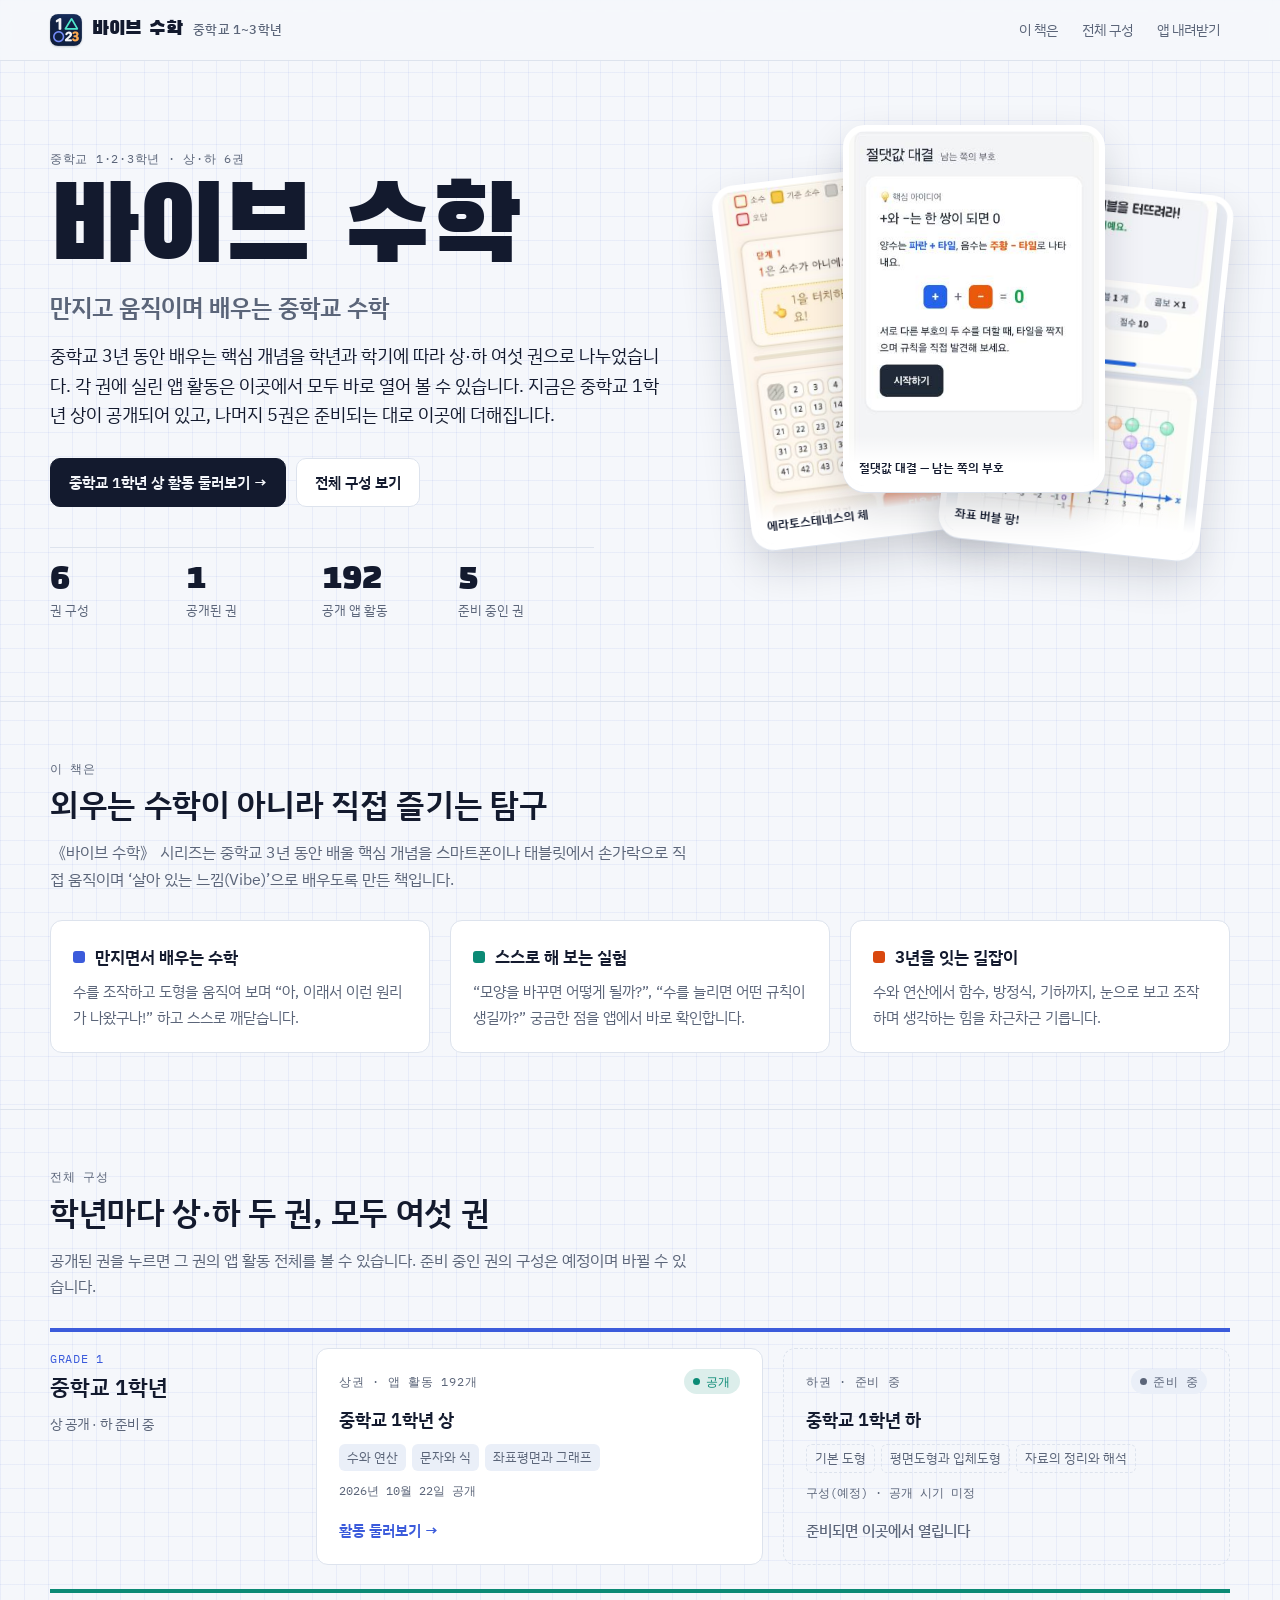
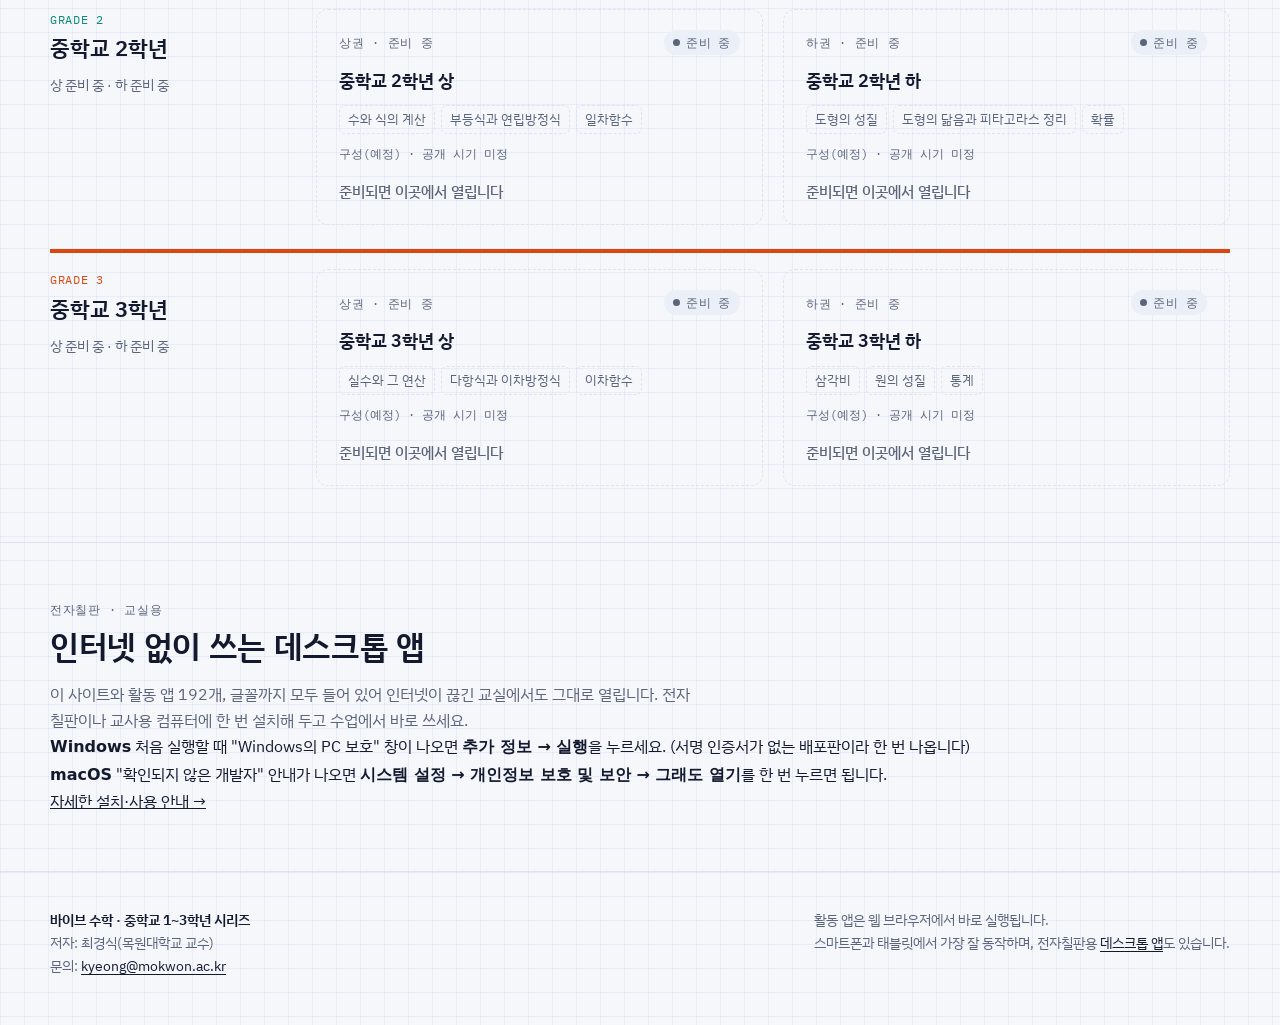
==== commit dc0e406d: "Add files via upload" ====
--- a/index.html
+++ b/index.html
@@ -20,6 +20,7 @@
     <nav aria-label="바로가기">
       <a href="#about">이 책은</a>
       <a href="#volumes" class="keep">전체 구성</a>
+      <a href="#download">앱 내려받기</a>
     </nav>
   </div>
 </header>
@@ -68,12 +69,26 @@
       <div class="vols" id="vols"></div>
     </div>
   </section>
+
+  <section class="band" id="download">
+    <div class="wrap">
+      <div class="eyebrow">전자칠판 · 교실용</div>
+      <h2>인터넷 없이 쓰는 데스크톱 앱</h2>
+      <p class="intro">이 사이트와 활동 앱 192개, 글꼴까지 모두 들어 있어 인터넷이 끊긴 교실에서도 그대로 열립니다. 전자칠판이나 교사용 컴퓨터에 한 번 설치해 두고 수업에서 바로 쓰세요. <span data-v="dl-version"></span></p>
+      <div class="dl" id="dl"></div>
+      <div class="dl-notes">
+        <div class="dl-note"><b>Windows</b> 처음 실행할 때 "Windows의 PC 보호" 창이 나오면 <b>추가 정보 → 실행</b>을 누르세요. (서명 인증서가 없는 배포판이라 한 번 나옵니다)</div>
+        <div class="dl-note"><b>macOS</b> "확인되지 않은 개발자" 안내가 나오면 <b>시스템 설정 → 개인정보 보호 및 보안 → 그래도 열기</b>를 한 번 누르면 됩니다.</div>
+        <div class="dl-note"><a id="dlGuide" href="desktop/guide.html">자세한 설치·사용 안내 →</a></div>
+      </div>
+    </div>
+  </section>
 </main>
 
 <footer>
   <div class="wrap">
     <div><b>바이브 수학 · 중학교 1~3학년 시리즈</b><br><span data-v="foot-author">저자: 최경식(목원대학교 교수)</span><br>문의: <a data-v="email" href="mailto:kyeong@mokwon.ac.kr">kyeong@mokwon.ac.kr</a></div>
-    <div>활동 앱은 웹 브라우저에서 바로 실행됩니다.<br>스마트폰과 태블릿에서 가장 잘 동작합니다.</div>
+    <div>활동 앱은 웹 브라우저에서 바로 실행됩니다.<br>스마트폰과 태블릿에서 가장 잘 동작하며, 전자칠판용 <a href="#download">데스크톱 앱</a>도 있습니다.</div>
   </div>
 </footer>
 
@@ -160,6 +175,35 @@
     });
     vols.append(row);
   });
+
+  // 데스크톱 앱 내려받기 (series.js 의 VM_DESKTOP)
+  const D = window.VM_DESKTOP;
+  const dl = document.getElementById('dl');
+  if (D && dl) {
+    const ready = D.base && !/OWNER\/REPO/.test(D.base);
+    fill('dl-version', `현재 판 ${D.version} (${U.date(D.date)})`);
+    const ua = (navigator.userAgentData && navigator.userAgentData.platform) || navigator.platform || '';
+    const mine = /win/i.test(ua) ? 'windows' : /mac/i.test(ua) ? 'mac' : '';
+    D.files.forEach((f) => {
+      const box = el('div', { className: 'dl-card' + (f.os === mine ? ' mine' : '') });
+      box.dataset.os = f.os;
+      box.append(
+        el('div', { className: 'head' },
+          el('span', { className: 'os', textContent: f.os === 'mac' ? 'macOS' : 'Windows' }),
+          f.recommended ? el('span', { className: 'rec', textContent: '권장' }) : null,
+          f.os === mine ? el('span', { className: 'mine-tag', textContent: '이 컴퓨터용' }) : null),
+        el('h3', { textContent: f.name }),
+        el('p', { textContent: f.note }),
+        el('div', { className: 'meta', textContent: `${f.req} · ${f.size}` }),
+        ready
+          ? el('a', { className: 'btn primary', href: D.base + f.file, textContent: '내려받기 ↓', title: f.file })
+          : el('span', { className: 'btn soon', textContent: '준비 중' }),
+        el('div', { className: 'file', textContent: f.file }));
+      dl.append(box);
+    });
+    const g = document.getElementById('dlGuide');
+    if (g && D.guide) g.href = D.guide;
+  }
 })();
 </script>
 </body>
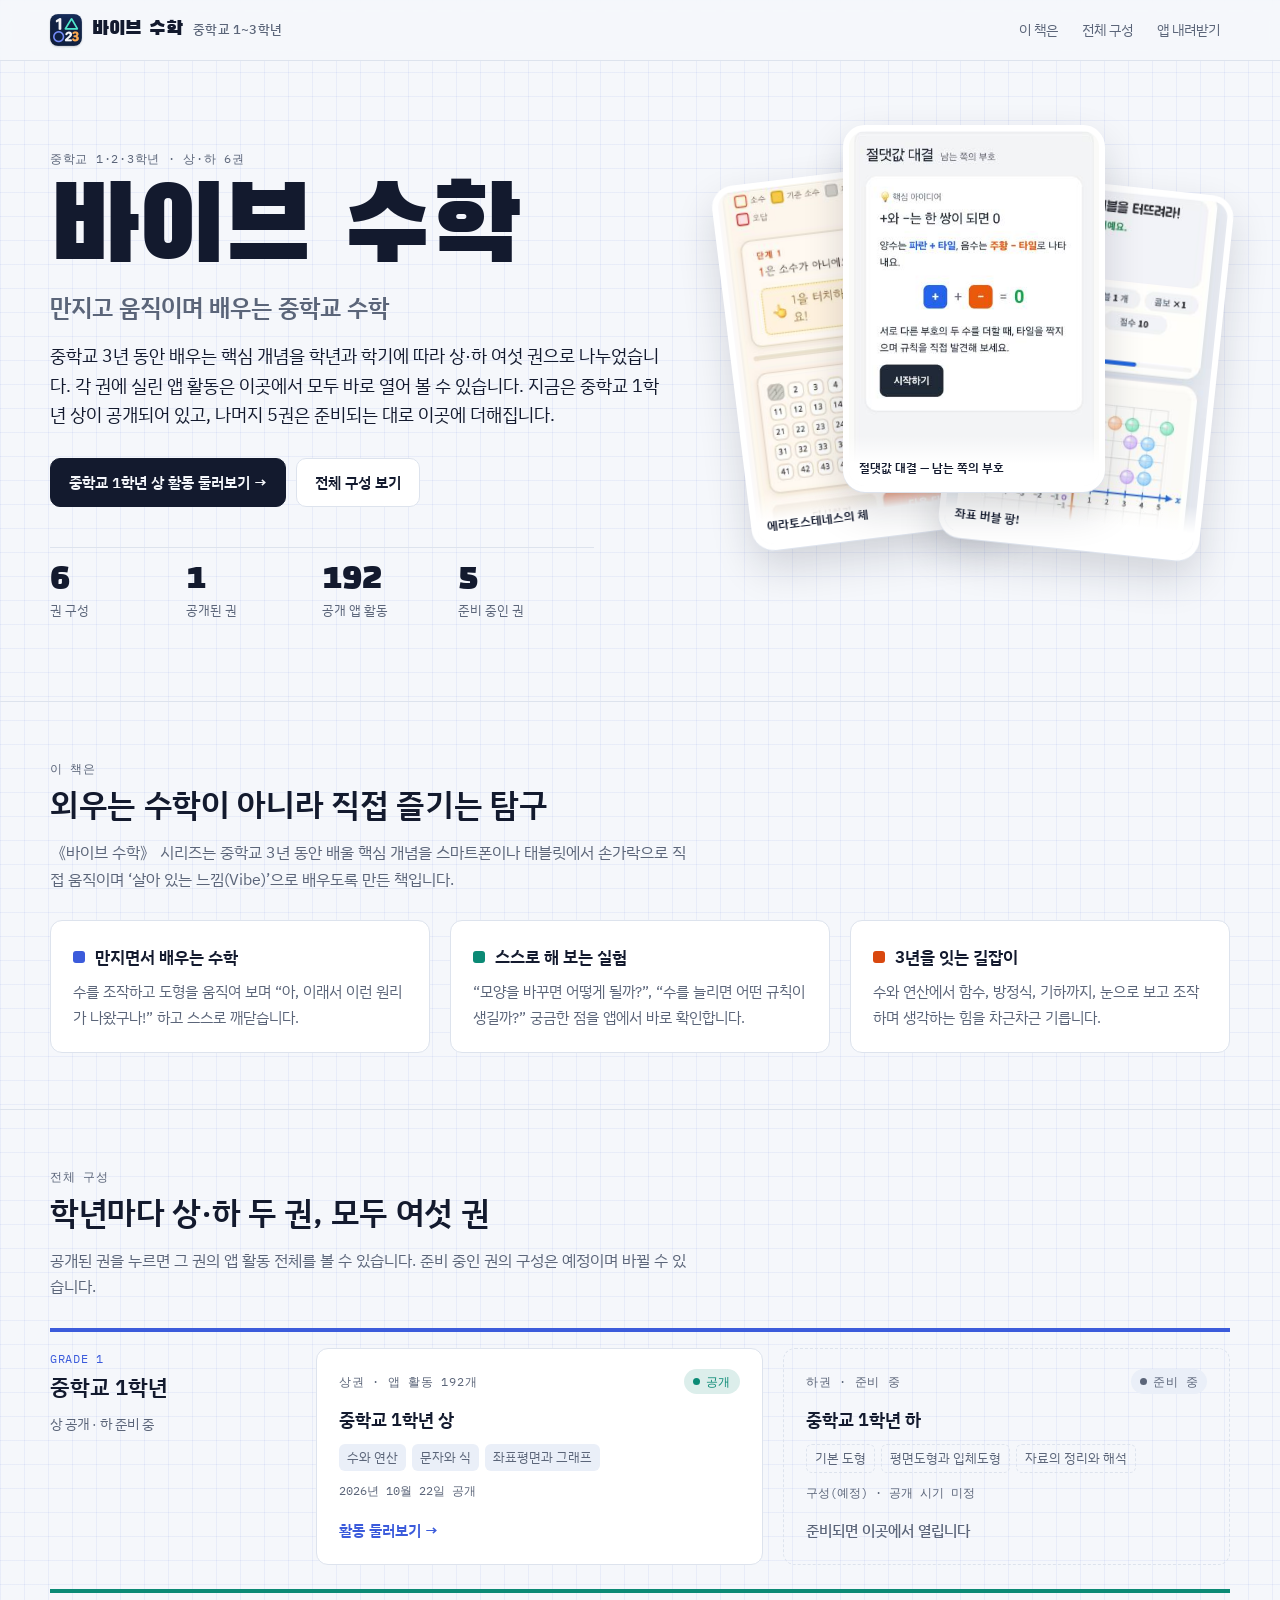
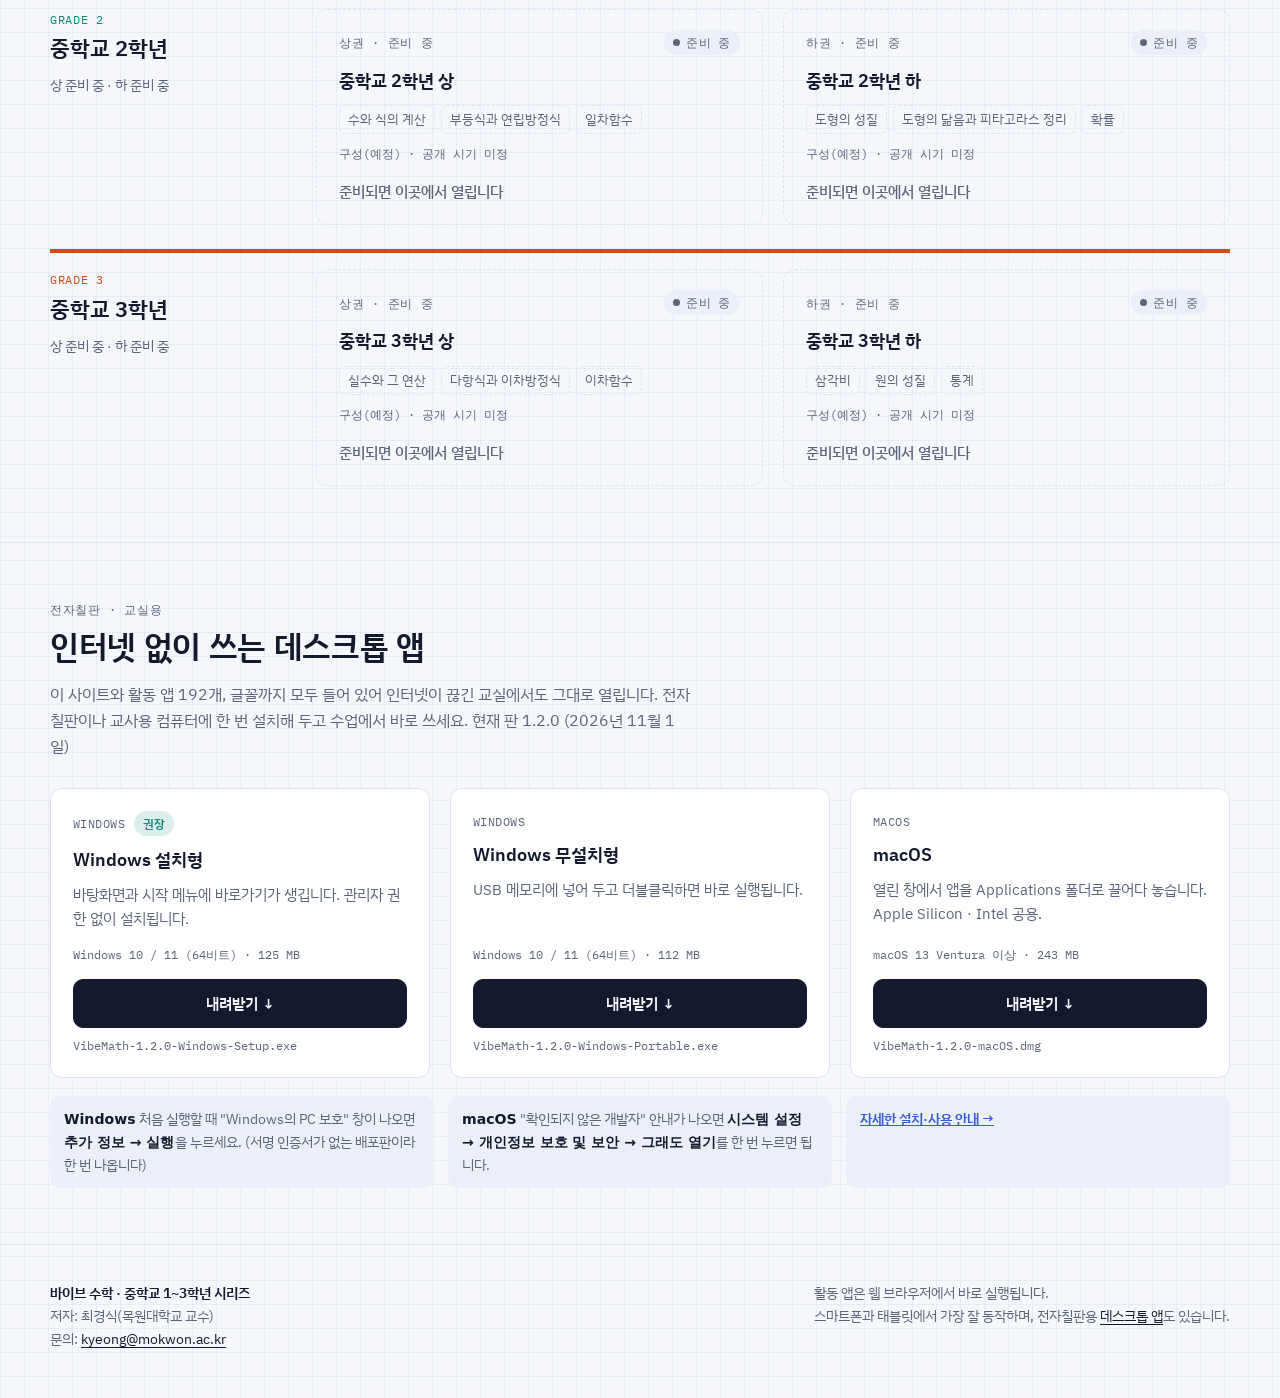
==== commit a6c31707: "Add files via upload" ====
--- a/index.html
+++ b/index.html
@@ -11,7 +11,7 @@
 <link rel="stylesheet" href="https://fonts.googleapis.com/css2?family=Black+Han+Sans&family=IBM+Plex+Mono:wght@500&family=IBM+Plex+Sans+KR:wght@400;500;600&display=swap">
 <link rel="icon" type="image/png" sizes="64x64" href="assets/favicon.png">
 <link rel="apple-touch-icon" sizes="180x180" href="assets/apple-touch-icon.png">
-<link rel="stylesheet" href="assets/site.css">
+<link rel="stylesheet" href="assets/site.css?v=20261101b">
 </head>
 <body>
 <header class="top">
@@ -92,7 +92,7 @@
   </div>
 </footer>
 
-<script src="assets/series.js"></script>
+<script src="assets/series.js?v=20261101"></script>
 <script>
 (() => {
   const SITE = window.VM_SITE || {};
@@ -179,6 +179,9 @@
   // 데스크톱 앱 내려받기 (series.js 의 VM_DESKTOP)
   const D = window.VM_DESKTOP;
   const dl = document.getElementById('dl');
+  if (dl && !D) {
+    dl.append(el('p', { className: 'empty', textContent: '내려받기 목록을 불러오지 못했습니다. assets/series.js 가 최신 파일인지 확인해 주세요.' }));
+  }
   if (D && dl) {
     const ready = D.base && !/OWNER\/REPO/.test(D.base);
     fill('dl-version', `현재 판 ${D.version} (${U.date(D.date)})`);
--- a/assets/site.css
+++ b/assets/site.css
@@ -240,3 +240,24 @@
 :root[data-theme="dark"]{--t1:#8299FF;--t2:#3CCBB0;--t3:#FF8F57;--t4:#B197FC}
 .card[data-type=t1] .tag i{background:var(--t1)} .card[data-type=t2] .tag i{background:var(--t2)} .card[data-type=t3] .tag i{background:var(--t3)} .card[data-type=t4] .tag i{background:var(--t4)}
 .card[data-type] .tag{color:var(--ink);font-weight:500}
+
+/* 데스크톱 앱 내려받기 */
+.dl{display:grid;grid-template-columns:repeat(3,minmax(0,1fr));gap:20px;margin-top:28px}
+.dl-card{display:flex;flex-direction:column;gap:8px;background:var(--card);border:1px solid var(--line);border-radius:var(--r);padding:22px;min-width:0}
+.dl-card.mine{border-color:var(--p1);box-shadow:0 0 0 3px color-mix(in srgb,var(--p1) 18%,transparent)}
+.dl-card .head{display:flex;align-items:center;gap:8px;flex-wrap:wrap}
+.dl-card .os{font-family:var(--mono);font-size:.78rem;letter-spacing:.04em;text-transform:uppercase;color:var(--muted)}
+.dl-card .rec,.dl-card .mine-tag{font-size:.74rem;font-weight:600;border-radius:999px;padding:3px 9px}
+.dl-card .rec{background:color-mix(in srgb,var(--p2) 14%,transparent);color:var(--p2)}
+.dl-card .mine-tag{background:color-mix(in srgb,var(--p1) 14%,transparent);color:var(--p1)}
+.dl-card h3{font-size:1.15rem;font-weight:600}
+.dl-card p{color:var(--muted);font-size:.92rem;margin:0}
+.dl-card .meta{font-family:var(--mono);font-size:.76rem;color:var(--muted);margin-top:auto;padding-top:6px}
+.dl-card .btn{justify-content:center;margin-top:6px}
+.dl-card .btn.soon{color:var(--muted);cursor:default}
+.dl-card .file{font-family:var(--mono);font-size:.72rem;color:var(--muted);word-break:break-all}
+.dl-notes{display:grid;grid-template-columns:repeat(3,minmax(0,1fr));gap:14px;margin-top:18px}
+.dl-note{font-size:.88rem;color:var(--muted);background:var(--chip);border-radius:10px;padding:12px 14px;line-height:1.55}
+.dl-note b{color:var(--ink)}
+.dl-note a{font-weight:600;color:var(--p1)}
+@media (max-width:860px){.dl,.dl-notes{grid-template-columns:1fr}}
